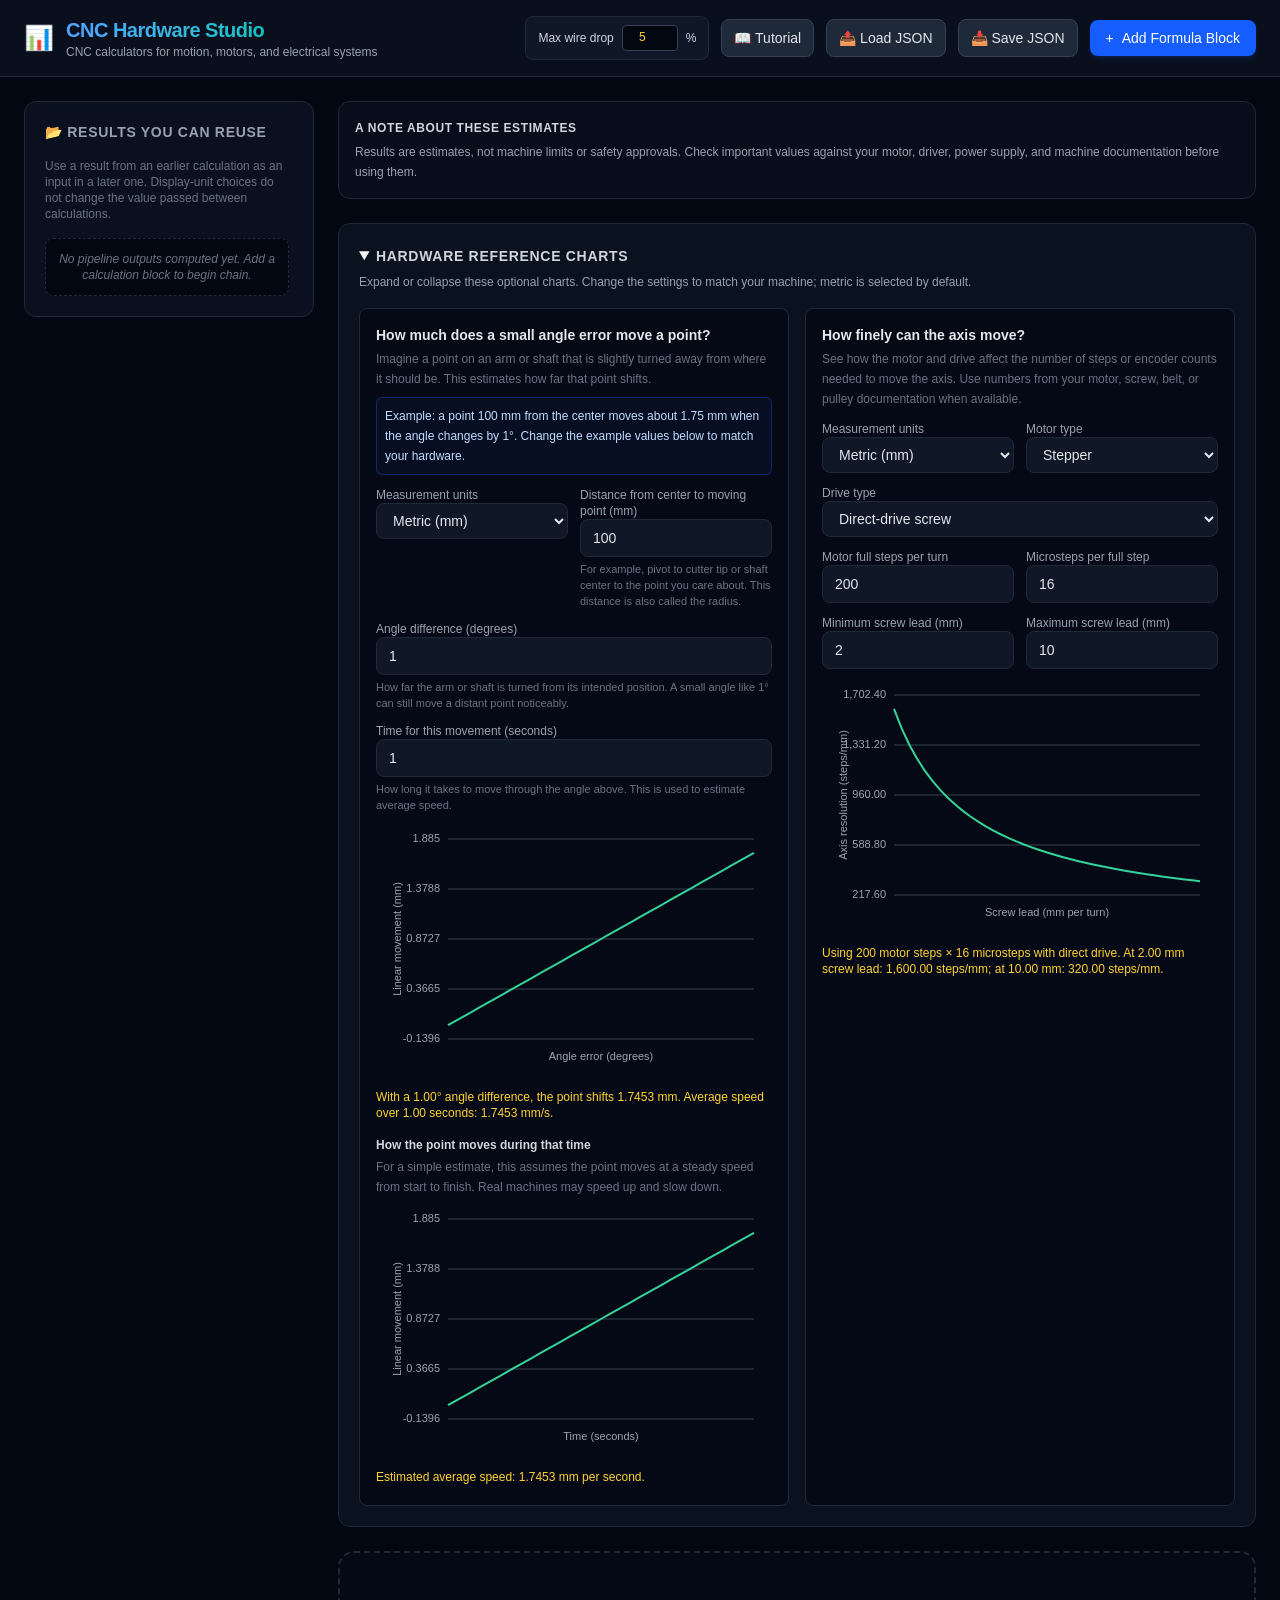
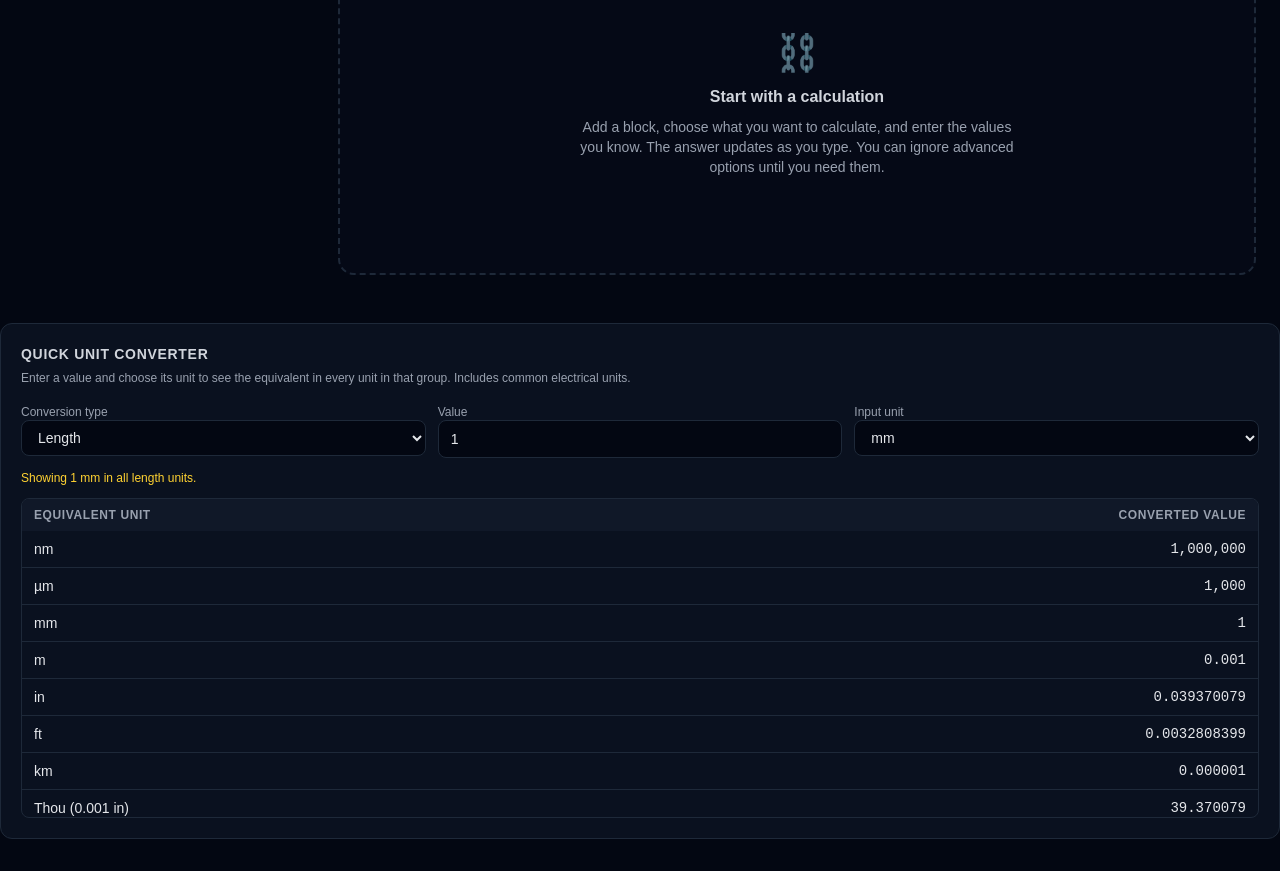
==== index.html @ 24e2a916 "created index.html" ====
<!DOCTYPE html>
<html lang="en">

<head>
    <meta charset="UTF-8">
    <meta name="viewport" content="width=device-width, initial-scale=1.0">
    <title>CNC Hardware Studio</title>
    <link rel="stylesheet" href="./cncHardwareStyles.css">
    <style>
        /* Custom scrollbars for a clean engineering look */
        ::-webkit-scrollbar {
            width: 6px;
            height: 6px;
        }

        ::-webkit-scrollbar-track {
            background: #1f2937;
        }

        ::-webkit-scrollbar-thumb {
            background: #4b5563;
            border-radius: 3px;
        }
    </style>
</head>

<body class="bg-gray-950 text-gray-100 min-h-screen font-sans">

    <!-- Application Header -->
    <header
        class="border-b border-gray-800 bg-gray-900/50 backdrop-blur px-6 py-4 flex items-center justify-between sticky top-0 z-50">
        <div class="flex items-center gap-3">
            <span class="text-2xl">📊</span>
            <div>
                <h1
                    class="text-xl font-bold tracking-tight bg-gradient-to-r from-blue-400 to-emerald-400 bg-clip-text text-transparent">
                    CNC Hardware Studio</h1>
                <p class="text-xs text-gray-400">CNC calculators for motion, motors, and electrical systems</p>
            </div>
        </div>
        <div class="flex items-center gap-3">
            <label for="voltage-drop-threshold"
                class="flex items-center gap-2 rounded-lg border border-gray-800 bg-gray-900 px-3 py-2 text-xs text-gray-300">
                Max wire drop
                <input id="voltage-drop-threshold" type="number" min="0.1" max="15" step="0.1" value="5"
                    class="w-14 rounded border border-gray-700 bg-gray-950 px-1.5 py-1 text-center font-mono text-amber-300"
                    aria-describedby="voltage-drop-threshold-status">
                %
            </label>
            <a href="./cncHardwareTutorial.html"
                class="bg-gray-800 hover:bg-gray-700 text-gray-200 font-medium text-sm px-3 py-2 rounded-lg transition-all border border-gray-700">
                📖 Tutorial
            </a>
            <button id="import-btn"
                class="bg-gray-800 hover:bg-gray-700 text-gray-200 font-medium text-sm px-3 py-2 rounded-lg transition-all border border-gray-700 flex items-center gap-1.5 cursor-pointer">
                📤 Load JSON
            </button>
            <input type="file" id="import-file" class="hidden" accept=".json">
            <button id="export-btn"
                class="bg-gray-800 hover:bg-gray-700 text-gray-200 font-medium text-sm px-3 py-2 rounded-lg transition-all border border-gray-700 flex items-center gap-1.5 cursor-pointer">
                📥 Save JSON
            </button>
            <button id="add-formula-btn"
                class="bg-blue-600 hover:bg-blue-500 text-white font-medium text-sm px-4 py-2 rounded-lg transition-all shadow-md shadow-blue-900/30 flex items-center gap-2 cursor-pointer">
                <span>+</span> Add Formula Block
            </button>
        </div>
    </header>

    <!-- Main Canvas Workspace Layout -->
    <main class="p-6 max-w-7xl mx-auto grid grid-cols-1 lg:grid-cols-4 gap-6">

        <!-- Sidebar: Variables Registry & Reference Pipeline -->
        <section
            class="lg:col-span-1 bg-gray-900/60 border border-gray-800 rounded-xl p-5 backdrop-blur h-fit sticky top-24">
            <h2 class="text-sm font-semibold uppercase tracking-wider text-gray-400 mb-4 flex items-center gap-2">
                📂 Results you can reuse
            </h2>
            <p class="text-xs text-gray-500 mb-4">
                Use a result from an earlier calculation as an input in a later one. Display-unit choices do not change the value passed between calculations.
            </p>

            <!-- List container for registered execution outputs -->
            <div id="variables-container" class="space-y-2 max-h-[450px] overflow-y-auto pr-1">
                <p
                    class="text-xs text-gray-500 italic p-3 text-center bg-gray-950 rounded-lg border border-dashed border-gray-800">
                    No pipeline outputs computed yet. Add a calculation block to begin chain.
                </p>
            </div>
        </section>

        <!-- Formula Node Interactive Canvas Workspace -->
        <section class="lg:col-span-3 space-y-6">
            <aside class="rounded-xl border border-gray-800 bg-gray-900/40 p-4 text-xs leading-5 text-gray-400">
                <h2 class="mb-1 font-semibold uppercase tracking-wider text-gray-300">A note about these estimates</h2>
                <p>
                    Results are estimates, not machine limits or safety approvals. Check important values against
                    your motor, driver, power supply, and machine documentation before using them.
                </p>
                <p id="voltage-drop-threshold-status" class="mt-1 text-red-300" role="status" hidden></p>
            </aside>
            <details class="rounded-xl border border-gray-800 bg-gray-900/60 p-5" open>
                <summary class="cursor-pointer">
                    <h2 class="inline text-sm font-semibold uppercase tracking-wider text-gray-300">Hardware reference charts</h2>
                    <p class="mt-1 text-xs leading-5 text-gray-400">
                        Expand or collapse these optional charts. Change the settings to match your machine; metric is selected by default.
                    </p>
                </summary>
                <div class="mt-4 grid gap-4 xl:grid-cols-2">
                    <article class="rounded-lg border border-gray-800 bg-gray-950/70 p-4">
                        <h3 class="text-sm font-semibold text-gray-200">How much does a small angle error move a point?</h3>
                        <p class="mt-1 text-xs leading-5 text-gray-500">
                            Imagine a point on an arm or shaft that is slightly turned away from where it should be.
                            This estimates how far that point shifts.
                        </p>
                        <p class="mt-2 rounded-md border border-blue-900/60 bg-blue-950/20 p-2 text-xs leading-5 text-blue-200">
                            Example: a point 100 mm from the center moves about 1.75 mm when the angle changes by 1°.
                            Change the example values below to match your hardware.
                        </p>
                        <div class="mt-3 grid grid-cols-2 gap-3">
                            <label class="space-y-1 text-xs text-gray-400">
                                Measurement units
                                <select id="angle-unit-system" class="w-full rounded-lg border border-gray-800 bg-gray-900 px-3 py-2 text-sm text-gray-200">
                                    <option value="metric" selected>Metric (mm)</option>
                                    <option value="inch">Inches (in)</option>
                                </select>
                            </label>
                            <label class="space-y-1 text-xs text-gray-400">
                                Distance from center to moving point (<span data-angle-length-unit>mm</span>)
                                <input id="angle-radius" type="number" min="0.001" step="any" value="100" class="w-full rounded-lg border border-gray-800 bg-gray-900 px-3 py-2 text-sm text-gray-200">
                                <span class="block text-[11px] leading-4 text-gray-500">For example, pivot to cutter tip or shaft center to the point you care about. This distance is also called the radius.</span>
                            </label>
                            <label class="space-y-1 text-xs text-gray-400 col-span-2">
                                Angle difference (degrees)
                                <input id="angle-max-degrees" type="number" min="0.000001" step="any" value="1" class="w-full rounded-lg border border-gray-800 bg-gray-900 px-3 py-2 text-sm text-gray-200">
                                <span class="block text-[11px] leading-4 text-gray-500">How far the arm or shaft is turned from its intended position. A small angle like 1° can still move a distant point noticeably.</span>
                            </label>
                            <label class="space-y-1 text-xs text-gray-400 col-span-2">
                                Time for this movement (seconds)
                                <input id="angle-duration-seconds" type="number" min="0.000001" step="any" value="1" class="w-full rounded-lg border border-gray-800 bg-gray-900 px-3 py-2 text-sm text-gray-200">
                                <span class="block text-[11px] leading-4 text-gray-500">How long it takes to move through the angle above. This is used to estimate average speed.</span>
                            </label>
                        </div>
                        <canvas id="angle-tolerance-chart" class="mt-3 block h-64 w-full" role="img" aria-label="How far the point moves for each angle difference"></canvas>
                        <p id="angle-chart-status" class="mt-2 min-h-5 text-xs text-amber-300" role="status"></p>
                        <h4 class="mt-4 text-xs font-semibold text-gray-300">How the point moves during that time</h4>
                        <p class="mt-1 text-xs leading-5 text-gray-500">For a simple estimate, this assumes the point moves at a steady speed from start to finish. Real machines may speed up and slow down.</p>
                        <canvas id="angle-time-chart" class="mt-2 block h-64 w-full" role="img" aria-label="How far the point has moved over time"></canvas>
                        <p id="angle-time-status" class="mt-2 min-h-5 text-xs text-amber-300" role="status"></p>
                    </article>

                    <article class="rounded-lg border border-gray-800 bg-gray-950/70 p-4">
                        <h3 class="text-sm font-semibold text-gray-200">How finely can the axis move?</h3>
                        <p class="mt-1 text-xs leading-5 text-gray-500">
                            See how the motor and drive affect the number of steps or encoder counts needed to move the axis.
                            Use numbers from your motor, screw, belt, or pulley documentation when available.
                        </p>
                        <div class="mt-3 grid grid-cols-2 gap-3">
                            <label class="space-y-1 text-xs text-gray-400">
                                Measurement units
                                <select id="resolution-unit-system" class="w-full rounded-lg border border-gray-800 bg-gray-900 px-3 py-2 text-sm text-gray-200">
                                    <option value="metric" selected>Metric (mm)</option>
                                    <option value="inch">Inches (in)</option>
                                </select>
                            </label>
                            <label class="space-y-1 text-xs text-gray-400">
                                Motor type
                                <select id="resolution-motor-type" class="w-full rounded-lg border border-gray-800 bg-gray-900 px-3 py-2 text-sm text-gray-200">
                                    <option value="stepper" selected>Stepper</option>
                                    <option value="servo">Servo</option>
                                </select>
                            </label>
                            <label class="space-y-1 text-xs text-gray-400 col-span-2">
                                Drive type
                                <select id="resolution-drive-type" class="w-full rounded-lg border border-gray-800 bg-gray-900 px-3 py-2 text-sm text-gray-200">
                                    <option value="direct" selected>Direct-drive screw</option>
                                    <option value="geared">Geared screw</option>
                                    <option value="belt">Belt and pulley</option>
                                </select>
                            </label>
                            <label class="resolution-stepper-field space-y-1 text-xs text-gray-400">
                                Motor full steps per turn
                                <input id="resolution-motor-steps" type="number" min="1" step="1" value="200" class="w-full rounded-lg border border-gray-800 bg-gray-900 px-3 py-2 text-sm text-gray-200">
                            </label>
                            <label class="resolution-stepper-field space-y-1 text-xs text-gray-400">
                                Microsteps per full step
                                <input id="resolution-microsteps" type="number" min="1" step="1" value="16" class="w-full rounded-lg border border-gray-800 bg-gray-900 px-3 py-2 text-sm text-gray-200">
                            </label>
                            <label class="resolution-servo-field space-y-1 text-xs text-gray-400" hidden>
                                Encoder pulses per turn (PPR)
                                <input id="resolution-encoder-ppr" type="number" min="1" step="1" value="1000" class="w-full rounded-lg border border-gray-800 bg-gray-900 px-3 py-2 text-sm text-gray-200">
                            </label>
                            <label class="resolution-gear-field space-y-1 text-xs text-gray-400" hidden>
                                Motor turns per screw turn
                                <input id="resolution-gear-ratio" type="number" min="0.001" step="any" value="3" class="w-full rounded-lg border border-gray-800 bg-gray-900 px-3 py-2 text-sm text-gray-200">
                            </label>
                            <label class="space-y-1 text-xs text-gray-400">
                                <span data-resolution-range-label>Minimum screw lead (mm)</span>
                                <input id="resolution-range-min" type="number" min="0.001" step="any" value="2" class="w-full rounded-lg border border-gray-800 bg-gray-900 px-3 py-2 text-sm text-gray-200">
                            </label>
                            <label class="space-y-1 text-xs text-gray-400">
                                <span data-resolution-range-label>Maximum screw lead (mm)</span>
                                <input id="resolution-range-max" type="number" min="0.001" step="any" value="10" class="w-full rounded-lg border border-gray-800 bg-gray-900 px-3 py-2 text-sm text-gray-200">
                            </label>
                            <label class="resolution-pulley-field space-y-1 text-xs text-gray-400" hidden>
                                Pulley teeth
                                <input id="resolution-pulley-teeth" type="number" min="1" step="1" value="20" class="w-full rounded-lg border border-gray-800 bg-gray-900 px-3 py-2 text-sm text-gray-200">
                            </label>
                        </div>
                        <canvas id="resolution-chart" class="mt-3 block h-64 w-full" role="img" aria-label="Axis resolution for configurable motor and drive hardware"></canvas>
                        <p id="resolution-chart-status" class="mt-2 min-h-5 text-xs text-amber-300" role="status"></p>
                    </article>
                </div>
            </details>
            <div id="canvas-placeholder"
                class="text-center py-20 border-2 border-dashed border-gray-800 rounded-2xl bg-gray-900/20">
                <span class="text-4xl block mb-3 opacity-60">⛓️</span>
                <h3 class="text-base font-semibold text-gray-300">Start with a calculation</h3>
                <p class="text-sm text-gray-400 max-w-md mx-auto mt-2 mb-4">
                    Add a block, choose what you want to calculate, and enter the values you know. The answer updates as you type.
                    You can ignore advanced options until you need them.
                </p>
            </div>

            <!-- Live Calculation Pipeline Cards Stack -->
            <div id="formula-canvas" class="space-y-4"></div>
            <section id="pipeline-graphs" class="space-y-4 rounded-xl border border-gray-800 bg-gray-900/60 p-5" hidden>
                <div>
                    <h2 class="text-sm font-semibold uppercase tracking-wider text-gray-300">Pipeline Graphs</h2>
                    <p class="mt-1 text-xs text-gray-500">Collected graph outputs for enabled formula blocks.</p>
                </div>
                <div id="pipeline-graphs-container" class="space-y-4"></div>
            </section>
        </section>

    </main>

    <section class="col-span-full mx-auto mb-8 w-full max-w-7xl rounded-xl border border-gray-800 bg-gray-900/60 p-5" aria-labelledby="quick-unit-converter-title">
        <div class="mb-4">
            <h2 id="quick-unit-converter-title" class="text-sm font-semibold uppercase tracking-wider text-gray-300">Quick unit converter</h2>
            <p class="mt-1 text-xs leading-5 text-gray-400">
                Enter a value and choose its unit to see the equivalent in every unit in that group. Includes common electrical units.
            </p>
        </div>
        <div class="grid gap-3 sm:grid-cols-3">
            <label class="space-y-1 text-xs text-gray-400">
                Conversion type
                <select id="quick-converter-dimension" class="w-full rounded-lg border border-gray-800 bg-gray-950 px-3 py-2 text-sm text-gray-200"></select>
            </label>
            <label class="space-y-1 text-xs text-gray-400">
                Value
                <input id="quick-converter-value" type="number" step="any" value="1" class="w-full rounded-lg border border-gray-800 bg-gray-950 px-3 py-2 text-sm text-gray-200" aria-describedby="quick-converter-status">
            </label>
            <label class="space-y-1 text-xs text-gray-400">
                Input unit
                <select id="quick-converter-unit" class="w-full rounded-lg border border-gray-800 bg-gray-950 px-3 py-2 text-sm text-gray-200"></select>
            </label>
        </div>
        <p id="quick-converter-status" class="mt-3 text-xs text-amber-300" role="status" aria-live="polite"></p>
        <div class="mt-3 max-h-80 overflow-auto rounded-lg border border-gray-800">
            <table class="w-full text-left text-sm">
                <thead class="sticky top-0 bg-gray-900 text-xs uppercase tracking-wider text-gray-400">
                    <tr>
                        <th scope="col" class="px-3 py-2">Equivalent unit</th>
                        <th scope="col" class="px-3 py-2 text-right">Converted value</th>
                    </tr>
                </thead>
                <tbody id="quick-converter-results" class="divide-y divide-gray-800 text-gray-200"></tbody>
            </table>
        </div>
    </section>

    <!-- Embedded Orchestration Engine Logic -->
    <script type="module">
        import CncHardwareMath from './cncHardwareMath.js';

        let blockCounter = 0;
        let activeBlocks = [];

        const excludedFormulas = new Set([
            'millimetersToInches',
            'inchesToMillimeters',
            'metersToFeet',
            'feetToMeters',
            'kilogramsToPounds',
            'poundsToKilograms',
            'newtonsToPoundForce',
            'poundForceToNewtons',
            'newtonMetersToPoundFeet',
            'poundFeetToNewtonMeters',
            'newtonMetersToPoundInches',
            'poundInchesToNewtonMeters',
            'wattsToHorsepower',
            'horsepowerToWatts',
            'stepsPerMmToStepsPerInch',
            'stepsPerInchToStepsPerMm',
            'dcWireVoltageDropAwg',
        ]);

        const formulaParameterRegistry = {
            estimateStepperSupplyCurrent: {
                type: 'destructured_object',
                inputs: [
                    'supplyVoltage',
                    'phaseCurrentAmps',
                    'phaseVoltage',
                    'windingResistanceOhms',
                    'energizedPhases',
                    'driverEfficiency',
                ],
            },
            estimateDcSupplyCurrent: {
                type: 'array_of_objects',
                inputs: [
                    'supplyVoltage',
                    'loadPowerWatts',
                    'loadVoltage',
                    'loadCurrentAmps',
                    'loadQuantity',
                    'efficiency',
                ],
            },
            dcWireVoltageDrop: {
                type: 'positional',
                inputs: [
                    'supplyVoltage',
                    'current',
                    'oneWayLengthMeters',
                    'conductorAreaMm2',
                    'material',
                ],
            },
            electricalPowerFromShaft: {
                type: 'positional',
                inputs: ['shaftPowerWatts', 'motorDriveEfficiency'],
            },
        };
        const resultUnitOptions = {
            length: {
                default: 'mm',
                units: [
                    { label: 'nm', toBase: 1e-9 },
                    { label: 'µm', toBase: 1e-6 },
                    { label: 'mm', toBase: 1e-3 },
                    { label: 'm', toBase: 1 },
                    { label: 'in', toBase: 0.0254 },
                    { label: 'ft', toBase: 0.3048 },
                ],
            },
            resolution: {
                default: 'steps/mm',
                units: [
                    { label: 'steps/mm', toBase: 1000 },
                    { label: 'steps/in', toBase: 1 / 0.0254 },
                ],
            },
            countResolution: {
                default: 'counts/mm',
                units: [
                    { label: 'counts/mm', toBase: 1000 },
                    { label: 'counts/in', toBase: 1 / 0.0254 },
                ],
            },
            displacementPerCount: {
                default: 'mm/step or count',
                units: [
                    { label: 'nm/step or count', toBase: 1e-9 },
                    { label: 'µm/step or count', toBase: 1e-6 },
                    { label: 'mm/step or count', toBase: 1e-3 },
                    { label: 'in/step or count', toBase: 0.0254 },
                ],
            },
            speed: {
                default: 'mm/min',
                units: [
                    { label: 'mm/min', toBase: 1e-3 },
                    { label: 'm/min', toBase: 1 },
                    { label: 'in/min', toBase: 0.0254 },
                    { label: 'ft/min', toBase: 0.3048 },
                ],
            },
            current: {
                default: 'A',
                units: [
                    { label: 'µA', toBase: 1e-6 },
                    { label: 'mA', toBase: 1e-3 },
                    { label: 'A', toBase: 1 },
                    { label: 'kA', toBase: 1e3 },
                ],
            },
            voltage: {
                default: 'V',
                units: [
                    { label: 'µV', toBase: 1e-6 },
                    { label: 'mV', toBase: 1e-3 },
                    { label: 'V', toBase: 1 },
                    { label: 'kV', toBase: 1e3 },
                ],
            },
            power: {
                default: 'W',
                units: [
                    { label: 'mW', toBase: 1e-3 },
                    { label: 'W', toBase: 1 },
                    { label: 'kW', toBase: 1e3 },
                    { label: 'MW', toBase: 1e6 },
                ],
            },
            apparentPower: {
                default: 'VA',
                units: [
                    { label: 'mVA', toBase: 1e-3 },
                    { label: 'VA', toBase: 1 },
                    { label: 'kVA', toBase: 1e3 },
                    { label: 'MVA', toBase: 1e6 },
                ],
            },
            reactivePower: {
                default: 'var',
                units: [
                    { label: 'mvar', toBase: 1e-3 },
                    { label: 'var', toBase: 1 },
                    { label: 'kvar', toBase: 1e3 },
                    { label: 'Mvar', toBase: 1e6 },
                ],
            },
            resistance: {
                default: 'Ω',
                units: [
                    { label: 'mΩ', toBase: 1e-3 },
                    { label: 'Ω', toBase: 1 },
                    { label: 'kΩ', toBase: 1e3 },
                    { label: 'MΩ', toBase: 1e6 },
                ],
            },
            frequency: {
                default: 'Hz',
                units: [
                    { label: 'Hz', toBase: 1 },
                    { label: 'kHz', toBase: 1e3 },
                    { label: 'MHz', toBase: 1e6 },
                ],
            },
            energy: {
                default: 'J',
                units: [
                    { label: 'mJ', toBase: 1e-3 },
                    { label: 'J', toBase: 1 },
                    { label: 'kJ', toBase: 1e3 },
                ],
            },
            inductance: {
                default: 'H',
                units: [
                    { label: 'µH', toBase: 1e-6 },
                    { label: 'mH', toBase: 1e-3 },
                    { label: 'H', toBase: 1 },
                ],
            },
            capacitance: {
                default: 'F',
                units: [
                    { label: 'pF', toBase: 1e-12 },
                    { label: 'nF', toBase: 1e-9 },
                    { label: 'µF', toBase: 1e-6 },
                    { label: 'mF', toBase: 1e-3 },
                    { label: 'F', toBase: 1 },
                ],
            },
            torque: {
                default: 'N·m',
                units: [
                    { label: 'µN·m', toBase: 1e-6 },
                    { label: 'mN·m', toBase: 1e-3 },
                    { label: 'N·m', toBase: 1 },
                    { label: 'N·cm', toBase: 0.01 },
                    { label: 'N·mm', toBase: 0.001 },
                    { label: 'lb·in', toBase: 0.1129848290276 },
                    { label: 'lb·ft', toBase: 1.3558179483314 },
                ],
            },
            area: {
                default: 'mm²',
                units: [
                    { label: 'mm²', toBase: 1e-6 },
                    { label: 'cm²', toBase: 1e-4 },
                    { label: 'm²', toBase: 1 },
                    { label: 'in²', toBase: 0.00064516 },
                ],
            },
            angle: {
                default: 'rad',
                units: [
                    { label: 'rad', toBase: 1 },
                    { label: '°', toBase: Math.PI / 180 },
                ],
            },
            mass: {
                default: 'kg',
                units: [
                    { label: 'g', toBase: 0.001 },
                    { label: 'kg', toBase: 1 },
                    { label: 'lb', toBase: 0.45359237 },
                ],
            },
            force: {
                default: 'N',
                units: [
                    { label: 'mN', toBase: 1e-3 },
                    { label: 'N', toBase: 1 },
                    { label: 'lbf', toBase: 4.4482216152605 },
                ],
            },
        };
        const formulaResultUnits = {
            stepperScrewStepsPerMm: { dimension: 'resolution', nativeFactor: 1000 },
            stepperDirectScrewStepsPerMm: { dimension: 'resolution', nativeFactor: 1000 },
            stepperPureBeltStepsPerMm: { dimension: 'resolution', nativeFactor: 1000 },
            servoScrewCountsPerMm: { dimension: 'countResolution', nativeFactor: 1000 },
            servoDirectScrewCountsPerMm: { dimension: 'countResolution', nativeFactor: 1000 },
            getMechanicalResolution: { dimension: 'displacementPerCount', nativeFactor: 1e-3 },
            stepperMaxTargetVoltage: { dimension: 'voltage' },
            estimateTotalPsuCurrent: { dimension: 'current' },
            dcCurrentFromPower: { dimension: 'current' },
            currentFromVoltageAndResistance: { dimension: 'current' },
            singlePhaseAcCurrent: { dimension: 'current' },
            threePhaseAcCurrent: { dimension: 'current' },
            acRmsVoltageToPeak: { dimension: 'voltage' },
            acPeakVoltageToRms: { dimension: 'voltage' },
            acRmsCurrentToPeak: { dimension: 'current' },
            acPeakCurrentToRms: { dimension: 'current' },
            singlePhaseAcApparentPower: { dimension: 'apparentPower' },
            threePhaseAcApparentPower: { dimension: 'apparentPower' },
            singlePhaseAcRealPower: { dimension: 'power' },
            threePhaseAcRealPower: { dimension: 'power' },
            singlePhaseAcReactivePower: { dimension: 'reactivePower' },
            threePhaseAcReactivePower: { dimension: 'reactivePower' },
            singlePhaseAcPowerFactor: { unit: 'ratio' },
            threePhaseAcPowerFactor: { unit: 'ratio' },
            seriesRlcImpedanceOhms: { dimension: 'resistance' },
            seriesRlcCurrentAmps: { dimension: 'current' },
            seriesRlcPowerFactor: { unit: 'ratio' },
            seriesRlcPhaseAngleRadians: { dimension: 'angle' },
            inductiveReactanceOhms: { dimension: 'resistance' },
            capacitiveReactanceOhms: { dimension: 'resistance' },
            lcResonantFrequencyHz: { dimension: 'frequency' },
            inductorEnergyJoules: { dimension: 'energy' },
            capacitorEnergyJoules: { dimension: 'energy' },
            inductanceFromVoltageAndCurrentRamp: { dimension: 'inductance' },
            capacitanceFromCurrentAndVoltageRamp: { dimension: 'capacitance' },
            estimateDcSupplyCurrent: { dimension: 'current' },
            estimateStepperSupplyCurrent: { dimension: 'current' },
            awgToSquareMillimeters: { dimension: 'area', nativeFactor: 1e-6 },
            dcWireVoltageDrop: { dimension: 'voltage' },
            dcWireVoltageDropAwg: { dimension: 'voltage' },
            dcPowerWatts: { dimension: 'power' },
            electricalPowerFromShaft: { dimension: 'power' },
            maxFeedRateByFrequency: { dimension: 'speed', nativeFactor: 1e-3 },
            cylinderInertia: { unit: 'kg·m²' },
            reflectedLinearLoadInertia: { unit: 'kg·m²' },
            getInertiaRatio: { unit: ':1' },
            requiredTorqueForThrust: { dimension: 'torque' },
            torqueAndRpmToWatts: { dimension: 'power' },
            millimetersToInches: { dimension: 'length', nativeFactor: 0.0254 },
            inchesToMillimeters: { dimension: 'length', nativeFactor: 1e-3 },
            metersToFeet: { dimension: 'length', nativeFactor: 0.3048 },
            feetToMeters: { dimension: 'length' },
            kilogramsToPounds: { dimension: 'mass', nativeFactor: 0.45359237 },
            poundsToKilograms: { dimension: 'mass' },
            newtonsToPoundForce: { dimension: 'force', nativeFactor: 4.4482216152605 },
            poundForceToNewtons: { dimension: 'force' },
            newtonMetersToPoundFeet: { dimension: 'torque', nativeFactor: 1.3558179483314 },
            poundFeetToNewtonMeters: { dimension: 'torque' },
            newtonMetersToPoundInches: { dimension: 'torque', nativeFactor: 0.1129848290276 },
            poundInchesToNewtonMeters: { dimension: 'torque' },
            wattsToHorsepower: { dimension: 'power', nativeFactor: 745.6998715822702 },
            horsepowerToWatts: { dimension: 'power' },
            stepsPerMmToStepsPerInch: { dimension: 'resolution', nativeFactor: 1 / 0.0254 },
            stepsPerInchToStepsPerMm: { dimension: 'resolution', nativeFactor: 1000 },
            calibrateSteps: { unit: 'steps or counts' },
        };
        const formulaDisplayNames = {
            stepperScrewStepsPerMm: 'Stepper: belt-driven screw steps per distance',
            stepperDirectScrewStepsPerMm: 'Stepper: direct-drive screw steps per distance',
            stepperPureBeltStepsPerMm: 'Stepper: belt axis steps per distance',
            servoScrewCountsPerMm: 'Servo: belt-driven screw counts per distance',
            servoDirectScrewCountsPerMm: 'Servo: direct-drive screw counts per distance',
            getMechanicalResolution: 'Axis movement per step or count',
            stepperMaxTargetVoltage: 'Estimated maximum stepper driver voltage',
            estimateTotalPsuCurrent: 'Estimated shared motor supply current',
            dcCurrentFromPower: 'DC current from power and voltage',
            currentFromVoltageAndResistance: 'Current from voltage and resistance',
            singlePhaseAcCurrent: 'Single-phase AC current',
            threePhaseAcCurrent: 'Three-phase AC current',
            dcPowerWatts: 'DC power from voltage and current',
            maxFeedRateByFrequency: 'Maximum axis speed from controller pulse rate',
            requiredTorqueForThrust: 'Motor torque needed for linear force',
            torqueAndRpmToWatts: 'Shaft power from torque and speed',
            calibrateSteps: 'Calibrate steps or counts from a measured move',
        };
        const formulaDescriptions = {
            stepperScrewStepsPerMm: 'Finds how many controller steps move a screw-driven axis by one millimeter. Use this when a belt or gear connects the motor to the screw.',
            stepperDirectScrewStepsPerMm: 'Finds how many controller steps move a directly coupled screw-driven axis by one millimeter.',
            stepperPureBeltStepsPerMm: 'Finds how many controller steps move a belt axis by one millimeter, using belt pitch and pulley teeth.',
            servoScrewCountsPerMm: 'Finds how many encoder counts move a screw-driven servo axis by one millimeter. Use this when a belt or gear connects the motor to the screw.',
            servoDirectScrewCountsPerMm: 'Finds how many encoder counts move a directly coupled servo screw by one millimeter.',
            dcCurrentFromPower: 'Calculates the current a DC load draws from its power and supply voltage.',
            dcPowerWatts: 'Calculates electrical power from voltage multiplied by current.',
            maxFeedRateByFrequency: 'Estimates the fastest axis speed the controller can command at the chosen steps-per-millimeter setting.',
            calibrateSteps: 'Adjusts a steps-per-unit setting using the commanded move and the distance the machine actually moved.',
            requiredTorqueForThrust: 'Estimates screw-shaft torque needed to produce a chosen linear force.',
            getMechanicalResolution: 'Shows the smallest axis movement represented by one step or encoder count.',
        };
        const formulaInputOptions = {
            'dcWireVoltageDrop.material': [
                { value: 'copper', label: 'Copper' },
                { value: 'aluminum', label: 'Aluminum' },
            ],
        };
        const optionalFormulaParameters = new Set([
            'estimateStepperSupplyCurrent.phaseVoltage',
            'estimateStepperSupplyCurrent.windingResistanceOhms',
            'estimateDcSupplyCurrent.loadPowerWatts',
        ]);
        const formulaParameterDefaults = {
            'estimateStepperSupplyCurrent.energizedPhases': 2,
            'estimateStepperSupplyCurrent.driverEfficiency': 0.9,
            'estimateDcSupplyCurrent.supplyVoltage': 24,
            'estimateDcSupplyCurrent.loadVoltage': 24,
            'estimateDcSupplyCurrent.loadCurrentAmps': 0,
            'estimateDcSupplyCurrent.loadQuantity': 1,
            'estimateDcSupplyCurrent.efficiency': 1,
            'dcWireVoltageDrop.supplyVoltage': 48,
            'dcWireVoltageDrop.current': 0,
            'dcWireVoltageDrop.oneWayLengthMeters': 12,
            'dcWireVoltageDrop.conductorAreaMm2': 2.5,
            'dcWireVoltageDrop.material': 'copper',
            'electricalPowerFromShaft.motorDriveEfficiency': 0.8,
        };
        const formulaInputDescriptions = {
            stepperScrewStepsPerMm: {
                motorSteps: 'Full-step count for one motor revolution, usually 200 for a 1.8° stepper. Find it in the motor datasheet.',
                microstepping: 'Driver setting for how many microsteps divide each full motor step, such as 8 or 16.',
                driveTeeth: 'Number of teeth on the motor/input pulley or gear.',
                drivenTeeth: 'Number of teeth on the screw/output pulley or gear. The transmission ratio is driven teeth ÷ drive teeth.',
                screwLead: 'Distance the screw moves in one revolution, in millimeters. This is lead (travel per turn), not thread pitch unless they are equal.',
            },
            stepperDirectScrewStepsPerMm: {
                motorSteps: 'Full-step count for one motor revolution, usually 200 for a 1.8° stepper. Find it in the motor datasheet.',
                microstepping: 'Driver setting for how many microsteps divide each full motor step, such as 8 or 16.',
                screwLead: 'Distance the directly driven screw moves in one revolution, in millimeters.',
            },
            stepperPureBeltStepsPerMm: {
                motorSteps: 'Full-step count for one motor revolution, usually 200 for a 1.8° stepper.',
                microstepping: 'Driver setting for how many microsteps divide each full motor step, such as 8 or 16.',
                beltPitch: 'Distance between neighboring belt teeth, in millimeters (for example, 2 mm GT2 belt).',
                pulleyTeeth: 'Number of teeth on the motor pulley. Belt travel per motor turn is pitch × tooth count.',
            },
            servoScrewCountsPerMm: {
                encoderPpr: 'Encoder pulses (lines) per motor revolution before quadrature decoding. This formula multiplies the value by 4.',
                driveTeeth: 'Number of teeth on the motor/input pulley or gear.',
                drivenTeeth: 'Number of teeth on the screw/output pulley or gear. The transmission ratio is driven teeth ÷ drive teeth.',
                screwLead: 'Distance the screw moves in one revolution, in millimeters. This is lead (travel per turn), not thread pitch unless equal.',
            },
            servoDirectScrewCountsPerMm: {
                encoderPpr: 'Encoder pulses (lines) per motor revolution before quadrature decoding. This formula multiplies the value by 4.',
                screwLead: 'Distance the directly driven screw moves in one revolution, in millimeters.',
            },
            getMechanicalResolution: {
                stepsOrCountsPerMm: 'Configured motor steps or encoder counts required to move the axis by 1 mm. The result is millimeters per step/count.',
            },
            stepperMaxTargetVoltage: {
                inductanceMh: 'Motor phase inductance in millihenries (mH), usually listed on the motor datasheet. This estimate expects mH, not H.',
            },
            estimateTotalPsuCurrent: {
                maxCurrentPerMotor: 'Estimated DC supply current for one motor, in amperes. Use supply-side current, not the motor winding/phase-current rating.',
                totalMotors: 'Number of motors connected to the shared DC power supply.',
            },
            dcCurrentFromPower: {
                powerWatts: 'DC electrical load power in watts. Enter the power consumed by the equipment.',
                voltage: 'DC supply voltage across the load, in volts. The estimate divides power by this voltage.',
            },
            currentFromVoltageAndResistance: {
                voltage: 'DC voltage applied across the resistor, in volts.',
                resistanceOhms: 'Resistance between the two measurement points, in ohms (Ω).',
            },
            singlePhaseAcCurrent: {
                powerWatts: 'Single-phase AC real power consumed by the load, in watts (W).',
                voltage: 'Single-phase AC RMS supply voltage in volts (V), normally the effective value shown on an AC meter.',
                powerFactor: 'Ratio of real power to apparent power for this AC load, from greater than 0 to 1. Use 1 for an ideal resistive load.',
            },
            threePhaseAcCurrent: {
                powerWatts: 'Total three-phase real power consumed by the balanced load, in watts (W).',
                lineVoltage: 'Three-phase line-to-line RMS voltage, measured between two phase wires.',
                powerFactor: 'Ratio of real power to apparent power for the balanced AC load, from greater than 0 to 1.',
            },
            acRmsVoltageToPeak: {
                voltageRms: 'Effective (RMS) voltage of a sinusoidal AC waveform, in volts. The result is its peak voltage.',
            },
            acPeakVoltageToRms: {
                voltagePeak: 'Maximum voltage of a sinusoidal AC waveform, in volts. The result is its effective RMS voltage.',
            },
            acRmsCurrentToPeak: {
                currentRms: 'Effective (RMS) current of a sinusoidal AC waveform, in amperes. The result is its peak current.',
            },
            acPeakCurrentToRms: {
                currentPeak: 'Maximum current of a sinusoidal AC waveform, in amperes. The result is its effective RMS current.',
            },
            singlePhaseAcApparentPower: {
                voltageRms: 'Single-phase AC supply voltage measured in RMS volts.',
                currentRms: 'Single-phase AC load current measured in RMS amperes.',
            },
            threePhaseAcApparentPower: {
                lineVoltageRms: 'Balanced three-phase line-to-line supply voltage in RMS volts.',
                lineCurrentRms: 'Balanced three-phase line current in RMS amperes.',
            },
            singlePhaseAcRealPower: {
                voltageRms: 'Single-phase AC supply voltage measured in RMS volts.',
                currentRms: 'Single-phase AC load current measured in RMS amperes.',
                powerFactor: 'Fraction of single-phase apparent power that is real/useful power, from 0 to 1.',
            },
            threePhaseAcRealPower: {
                lineVoltageRms: 'Balanced three-phase line-to-line supply voltage in RMS volts.',
                lineCurrentRms: 'Balanced three-phase line current in RMS amperes.',
                powerFactor: 'Fraction of balanced three-phase apparent power that is real/useful power, from 0 to 1.',
            },
            singlePhaseAcReactivePower: {
                voltageRms: 'Single-phase AC supply voltage measured in RMS volts.',
                currentRms: 'Single-phase AC load current measured in RMS amperes.',
                powerFactor: 'Ratio of real power to apparent power, from 0 to 1. The result is reactive-power magnitude only.',
            },
            threePhaseAcReactivePower: {
                lineVoltageRms: 'Balanced three-phase line-to-line supply voltage in RMS volts.',
                lineCurrentRms: 'Balanced three-phase line current in RMS amperes.',
                powerFactor: 'Ratio of real power to apparent power, from 0 to 1. The result is reactive-power magnitude only.',
            },
            singlePhaseAcPowerFactor: {
                realPowerWatts: 'Single-phase AC real power delivered to the load, in watts (W).',
                voltageRms: 'Single-phase AC supply voltage measured in RMS volts.',
                currentRms: 'Single-phase AC load current measured in RMS amperes.',
            },
            threePhaseAcPowerFactor: {
                realPowerWatts: 'Total balanced three-phase real power delivered to the load, in watts (W).',
                lineVoltageRms: 'Balanced three-phase line-to-line supply voltage in RMS volts.',
                lineCurrentRms: 'Balanced three-phase line current in RMS amperes.',
            },
            seriesRlcImpedanceOhms: {
                resistanceOhms: 'Resistance of the series circuit in ohms (Ω).',
                inductanceHenries: 'Inductance of the series circuit in henries (H). If your component is labeled in mH, divide that number by 1,000; for example, 2.8 mH = 0.0028 H.',
                capacitanceFarads: 'Capacitance of the series circuit in farads (F). Convert µF to F by dividing by 1,000,000.',
                frequencyHz: 'Frequency of the AC source connected to the series RLC circuit, in hertz (Hz).',
            },
            seriesRlcCurrentAmps: {
                voltageRms: 'RMS AC source voltage applied to the series RLC circuit, in volts.',
                resistanceOhms: 'Resistance in the series RLC circuit, in ohms (Ω).',
                inductanceHenries: 'Inductance in the series RLC circuit, in henries (H). Convert a datasheet value in mH to H by dividing by 1,000.',
                capacitanceFarads: 'Capacitance in the series RLC circuit, in farads (F). Convert µF to F by dividing by 1,000,000.',
                frequencyHz: 'AC source frequency for the series RLC circuit, in hertz (Hz).',
            },
            seriesRlcPowerFactor: {
                resistanceOhms: 'Resistance in the series RLC circuit, in ohms (Ω).',
                inductanceHenries: 'Inductance in the series RLC circuit, in henries (H). Convert a datasheet value in mH to H by dividing by 1,000.',
                capacitanceFarads: 'Capacitance in the series RLC circuit, in farads (F). Convert µF to F by dividing by 1,000,000.',
                frequencyHz: 'AC source frequency for the series RLC circuit, in hertz (Hz).',
            },
            seriesRlcPhaseAngleRadians: {
                resistanceOhms: 'Resistance in the series RLC circuit, in ohms (Ω).',
                inductanceHenries: 'Inductance in the series RLC circuit, in henries (H). Convert a datasheet value in mH to H by dividing by 1,000.',
                capacitanceFarads: 'Capacitance in the series RLC circuit, in farads (F). Convert µF to F by dividing by 1,000,000.',
                frequencyHz: 'AC source frequency for the series RLC circuit, in hertz (Hz).',
            },
            inductiveReactanceOhms: {
                inductanceHenries: 'Inductor value in henries (H). If the component is labeled in mH, divide that number by 1,000 before entering it.',
                frequencyHz: 'Frequency of the AC signal through the inductor, in hertz (Hz).',
            },
            capacitiveReactanceOhms: {
                capacitanceFarads: 'Capacitor value in farads (F). Convert the common µF rating to F by dividing by 1,000,000.',
                frequencyHz: 'Frequency of the AC signal through the capacitor, in hertz (Hz).',
            },
            lcResonantFrequencyHz: {
                inductanceHenries: 'Inductor value in henries (H). Convert a component rating in mH to H by dividing by 1,000.',
                capacitanceFarads: 'Capacitor value in farads (F). Convert µF to F by dividing by 1,000,000.',
            },
            inductorEnergyJoules: {
                inductanceHenries: 'Inductor value in henries (H). Convert a component rating in mH to H by dividing by 1,000.',
                currentAmps: 'Current flowing through the inductor, in amperes (A).',
            },
            capacitorEnergyJoules: {
                capacitanceFarads: 'Capacitor value in farads (F). Convert µF to F by dividing by 1,000,000.',
                voltage: 'Voltage across the capacitor, in volts (V), at the moment its stored energy is being calculated.',
            },
            inductanceFromVoltageAndCurrentRamp: {
                voltage: 'Voltage applied across the inductor while current is changing, in volts (V).',
                currentChangeAmps: 'Measured change in inductor current during the ramp, in amperes (A).',
                timeSeconds: 'Time taken for the measured current change, in seconds (s).',
            },
            capacitanceFromCurrentAndVoltageRamp: {
                currentAmps: 'Current flowing into or out of the capacitor during the ramp, in amperes (A).',
                voltageChange: 'Measured change in capacitor voltage during the ramp, in volts (V).',
                timeSeconds: 'Time taken for the measured voltage change, in seconds (s).',
            },
            estimateStepperSupplyCurrent: {
                supplyVoltage: 'DC voltage supplied to the stepper driver, in volts (V). The result is estimated DC supply current, not motor phase current.',
                phaseCurrentAmps: 'Motor winding (phase) current in amperes (A), typically from the motor/driver rating. This is not the DC supply current.',
                phaseVoltage: 'Voltage across one motor winding/phase, in volts (V). Enter this OR winding resistance, not both.',
                windingResistanceOhms: 'Resistance of one motor winding/phase, in ohms (Ω). Enter this OR phase voltage, not both.',
                energizedPhases: 'Number of motor phases assumed to draw power at once: 1 or 2. The estimate defaults to 2.',
                driverEfficiency: 'Estimated driver efficiency as a fraction from greater than 0 to 1; for example, 0.9 means 90%.',
            },
            estimateDcSupplyCurrent: {
                supplyVoltage: 'DC supply output voltage, in volts (V).',
                loadPowerWatts: 'Power for one load group, in watts (W). Leave blank and enter load voltage and current instead.',
                loadVoltage: 'Voltage across each load, in volts (V), used with load current when load power is blank.',
                loadCurrentAmps: 'Current per load, in amperes (A), used with load voltage when load power is blank.',
                loadQuantity: 'Number of identical loads represented by this load group.',
                efficiency: 'PSU efficiency as a fraction greater than 0 and at most 1; for example, 0.85 means 85%.',
            },
            electricalPowerFromShaft: {
                shaftPowerWatts: 'Mechanical power delivered at the motor shaft, in watts (W).',
                motorDriveEfficiency: 'Estimated combined motor and drive efficiency as a fraction greater than 0 and at most 1. Replace the default with manufacturer data when available.',
            },
            awgToSquareMillimeters: {
                awg: 'American Wire Gauge size from 0 to 40. Smaller AWG numbers indicate thicker wire; the result is conductor area in mm².',
            },
            dcPowerWatts: {
                voltage: 'DC voltage across the load, in volts (V). This formula calculates DC power as voltage × current.',
                current: 'DC current drawn by the load, in amperes (A). This formula calculates DC power as voltage × current.',
            },
            maxFeedRateByFrequency: {
                controllerHz: 'Controller’s maximum step-pulse rate, in pulses per second (Hz). Check the controller or firmware specification.',
                stepsOrCountsPerMm: 'Axis steps or encoder counts required to travel 1 mm. Higher resolution lowers the calculated maximum feed rate.',
            },
            cylinderInertia: {
                massKg: 'Mass of the rotating cylindrical part, in kilograms (kg).',
                radiusMeter: 'Radius of the cylinder from its rotation axis to its outer surface, in meters. Use half the diameter.',
            },
            reflectedLinearLoadInertia: {
                totalMovingMassKg: 'Total mass that moves with this axis (gantry, carriage, workpiece, and attached hardware), in kilograms.',
                screwLeadMeter: 'Linear travel of the screw per revolution, in meters (for example, 5 mm = 0.005 m).',
                gearRatio: 'Motor revolutions per screw revolution. Enter 1 for direct drive; a 3:1 reduction is entered as 3.',
            },
            getInertiaRatio: {
                totalLoadInertia: 'Total load inertia reflected to the motor shaft, in kg·m². Include the driven parts and transmission.',
                motorInertia: 'Rotor inertia of the selected motor, in kg·m², from its datasheet.',
            },
            requiredTorqueForThrust: {
                targetThrustNewton: 'Linear force the motor/screw must produce, including cutting and friction forces, in newtons (N).',
                screwLeadMeter: 'Screw travel per revolution in meters (for example, 5 mm = 0.005 m). Smaller lead generally requires less torque for the same force.',
                efficiency: 'Mechanical efficiency of the screw drive: the fraction of motor torque converted into useful linear force. Enter 0–1 (for example, 0.85 for 85%).',
            },
            torqueAndRpmToWatts: {
                torqueNm: 'Rotational torque at the shaft, in newton-meters (N·m).',
                rpm: 'Shaft rotational speed in revolutions per minute (rpm).',
            },
            calibrateSteps: {
                currentSteps: 'Current controller setting in steps or counts per unit of distance.',
                commandedDistance: 'Distance the controller was told to move. Use the machine’s configured distance unit.',
                actualDistance: 'Distance the axis physically moved, measured in the same units as commandedDistance.',
            },
        };

        function getFunctionArgs(func, formulaName) {
            const registeredParameters = formulaParameterRegistry[formulaName]?.inputs;
            if (registeredParameters) {
                return registeredParameters.map((name) => ({
                    name,
                    defaultValue: optionalFormulaParameters.has(`${formulaName}.${name}`)
                        ? null
                        : formulaParameterDefaults[`${formulaName}.${name}`] ?? 0,
                    optional: optionalFormulaParameters.has(`${formulaName}.${name}`),
                }));
            }

            const source = func.toString();
            const openingParen = source.indexOf('(');
            if (openingParen < 0) return null;

            let depth = 0;
            let quote = null;
            let escaped = false;
            let closingParen = -1;
            for (let index = openingParen; index < source.length; index += 1) {
                const character = source[index];
                const nextCharacter = source[index + 1];
                if (quote) {
                    if (escaped) escaped = false;
                    else if (character === '\\') escaped = true;
                    else if (character === quote) quote = null;
                    continue;
                }
                if (character === '"' || character === "'" || character === '`') {
                    quote = character;
                } else if (character === '/' && nextCharacter === '*') {
                    const commentEnd = source.indexOf('*/', index + 2);
                    if (commentEnd < 0) return null;
                    index = commentEnd + 1;
                } else if (character === '/' && nextCharacter === '/') {
                    const commentEnd = source.indexOf('\n', index + 2);
                    if (commentEnd < 0) break;
                    index = commentEnd;
                } else if (character === '(') {
                    depth += 1;
                } else if (character === ')') {
                    depth -= 1;
                    if (depth === 0) {
                        closingParen = index;
                        break;
                    }
                }
            }
            if (closingParen < 0) return null;

            const parameterList = source.slice(openingParen + 1, closingParen).trim();
            if (!parameterList) return [];
            const parameterParts = [];
            let start = 0;
            let parentheses = 0;
            let brackets = 0;
            let braces = 0;
            quote = null;
            escaped = false;
            for (let index = 0; index < parameterList.length; index += 1) {
                const character = parameterList[index];
                const nextCharacter = parameterList[index + 1];
                if (quote) {
                    if (escaped) escaped = false;
                    else if (character === '\\') escaped = true;
                    else if (character === quote) quote = null;
                    continue;
                }
                if (character === '"' || character === "'" || character === '`') {
                    quote = character;
                } else if (character === '/' && nextCharacter === '*') {
                    const commentEnd = parameterList.indexOf('*/', index + 2);
                    if (commentEnd < 0) return null;
                    index = commentEnd + 1;
                } else if (character === '/' && nextCharacter === '/') {
                    const commentEnd = parameterList.indexOf('\n', index + 2);
                    if (commentEnd < 0) break;
                    index = commentEnd;
                } else if (character === '(') {
                    parentheses += 1;
                } else if (character === ')') {
                    parentheses -= 1;
                } else if (character === '[') {
                    brackets += 1;
                } else if (character === ']') {
                    brackets -= 1;
                } else if (character === '{') {
                    braces += 1;
                } else if (character === '}') {
                    braces -= 1;
                } else if (
                    character === ',' &&
                    parentheses === 0 &&
                    brackets === 0 &&
                    braces === 0
                ) {
                    parameterParts.push(parameterList.slice(start, index).trim());
                    start = index + 1;
                }
            }
            parameterParts.push(parameterList.slice(start).trim());

            const parameters = parameterParts
                .filter((parameter) => parameter.length > 0)
                .map((parameter) => {
                const match = parameter.trim().match(
                    /^([A-Za-z_$][\w$]*)(?:\s*=\s*([+-]?(?:\d+\.?\d*|\.\d+)(?:e[+-]?\d+)?))?$/i,
                );
                if (!match) return null;
                return { name: match[1], defaultValue: match[2] === undefined ? 0 : Number(match[2]) };
            });
            return parameters.some((parameter) => parameter === null) ? null : parameters;
        }

        const formulaArguments = new Map(
            Object.entries(CncHardwareMath)
                .filter(([name, formula]) => !excludedFormulas.has(name) && typeof formula === 'function')
                .map(([name, formula]) => [name, getFunctionArgs(formula, name)])
                .filter(([, args]) => args !== null),
        );
        const availableFormulas = [...formulaArguments.keys()];
        const graphProfiles = {
            requiredTorqueForThrust: {
                input: 'targetThrustNewton',
                min: 0,
                max: 2500,
                samples: 26,
                xLabel: 'Required machine thrust force (N)',
                yLabel: 'Required motor torque (N·m)',
            },
            estimateDcSupplyCurrent: {
                input: 'loadPowerWatts',
                min: 0,
                max: 1000,
                samples: 51,
                xLabel: 'Load power (W)',
                yLabel: 'Estimated supply current (A)',
            },
            electricalPowerFromShaft: {
                input: 'shaftPowerWatts',
                min: 0,
                max: 1500,
                samples: 40,
                xLabel: 'Mechanical shaft power (W)',
                yLabel: 'Estimated electrical input power (W)',
            },
            estimateStepperSupplyCurrent: {
                input: 'supplyVoltage',
                min: 12,
                max: 48,
                samples: 51,
                xLabel: 'Driver supply voltage (V)',
                yLabel: 'Estimated supply current (A)',
            },
            reflectedLinearLoadInertia: {
                input: 'totalMovingMassKg',
                min: 5,
                max: 150,
                samples: 30,
                xLabel: 'Total moving-axis gantry mass (kg)',
                yLabel: 'Reflected load inertia (kg·m²)',
            },
        };
        const graphInputProfiles = {
            frequencyHz: {
                min: 10,
                max: 1000,
                xLabel: 'Frequency (Hz)',
            },
            inductanceMh: {
                min: 0.5,
                max: 10,
                xLabel: 'Inductance (mH)',
            },
            inductanceHenries: {
                min: 0.001,
                max: 0.1,
                xLabel: 'Inductance (H)',
            },
            stepsOrCountsPerMm: {
                min: 10,
                max: 2000,
                xLabel: 'Steps or counts per millimeter',
            },
            rpm: {
                min: 0,
                max: 3000,
                xLabel: 'Rotational speed (rpm)',
            },
        };

        function getGraphProfile(formulaName, inputName) {
            const formulaProfile = graphProfiles[formulaName];
            if (formulaProfile?.input === inputName) return formulaProfile;
            return graphInputProfiles[inputName] ?? null;
        }

        const addBtn = document.getElementById('add-formula-btn');
        const exportBtn = document.getElementById('export-btn');
        const importBtn = document.getElementById('import-btn');
        const importFile = document.getElementById('import-file');
        const voltageDropThresholdInput = document.getElementById('voltage-drop-threshold');
        const voltageDropThresholdStatus = document.getElementById('voltage-drop-threshold-status');
        const canvas = document.getElementById('formula-canvas');
        const pipelineGraphs = document.getElementById('pipeline-graphs');
        const pipelineGraphsContainer = document.getElementById('pipeline-graphs-container');
        const placeholder = document.getElementById('canvas-placeholder');
        const varContainer = document.getElementById('variables-container');

        addBtn.addEventListener('click', () => createFormulaBlock());
        exportBtn.addEventListener('click', exportTimelineConfiguration);
        importBtn.addEventListener('click', () => importFile.click());
        importFile.addEventListener('change', importTimelineConfiguration);
        voltageDropThresholdInput.addEventListener('input', evaluatePipeline);
        initializeReferenceCharts();
        initializeQuickUnitConverter();

        function initializeQuickUnitConverter() {
            const dimensionSelect = document.getElementById('quick-converter-dimension');
            const valueInput = document.getElementById('quick-converter-value');
            const unitSelect = document.getElementById('quick-converter-unit');
            const resultsBody = document.getElementById('quick-converter-results');
            const status = document.getElementById('quick-converter-status');
            const dimensionGroups = [
                {
                    label: 'Length and motion',
                    dimensions: [
                        ['length', 'Length'],
                        ['area', 'Area'],
                        ['speed', 'Speed'],
                        ['angle', 'Angle'],
                    ],
                },
                {
                    label: 'Electrical',
                    dimensions: [
                        ['voltage', 'Voltage'],
                        ['current', 'Current'],
                        ['resistance', 'Resistance'],
                        ['power', 'Real power'],
                        ['apparentPower', 'Apparent power'],
                        ['reactivePower', 'Reactive power'],
                        ['frequency', 'Frequency'],
                        ['energy', 'Energy'],
                        ['inductance', 'Inductance'],
                        ['capacitance', 'Capacitance'],
                    ],
                },
                {
                    label: 'Mechanical',
                    dimensions: [
                        ['force', 'Force'],
                        ['torque', 'Torque'],
                        ['mass', 'Mass'],
                    ],
                },
            ];
            const dimensionLabels = new Map(dimensionGroups.flatMap(({dimensions}) => dimensions));
            const extendedLengthUnits = [
                {label: 'km', toBase: 1000},
                {label: 'Thou (0.001 in)', toBase: 0.0000254},
                {label: 'Tenth (0.0001 in)', toBase: 0.00000254},
                {label: 'mile', toBase: 1609.344},
                {label: 'yd', toBase: 0.9144},
            ];

            dimensionGroups.forEach(({label, dimensions}) => {
                const group = document.createElement('optgroup');
                group.label = label;
                dimensions.forEach(([dimension, name]) => {
                    const option = document.createElement('option');
                    option.value = dimension;
                    option.textContent = name;
                    group.append(option);
                });
                dimensionSelect.append(group);
            });

            dimensionSelect.addEventListener('change', updateUnits);
            valueInput.addEventListener('input', updateResults);
            unitSelect.addEventListener('change', updateResults);
            dimensionSelect.value = 'length';
            updateUnits();

            function getUnits() {
                const registeredUnits = resultUnitOptions[dimensionSelect.value].units;
                return dimensionSelect.value === 'length'
                    ? [...registeredUnits, ...extendedLengthUnits]
                    : registeredUnits;
            }

            function updateUnits() {
                unitSelect.replaceChildren();
                getUnits().forEach(({label}) => {
                    const option = document.createElement('option');
                    option.value = label;
                    option.textContent = label;
                    unitSelect.append(option);
                });
                unitSelect.value = resultUnitOptions[dimensionSelect.value].default;
                updateResults();
            }

            function updateResults() {
                const value = valueInput.valueAsNumber;
                const units = getUnits();
                const sourceUnit = units.find(({label}) => label === unitSelect.value);
                resultsBody.replaceChildren();

                if (!Number.isFinite(value) || !sourceUnit) {
                    status.textContent = 'Enter a valid number to see conversions.';
                    return;
                }

                const baseValue = value * sourceUnit.toBase;
                status.textContent = `Showing ${formatQuickConversionValue(value)} ${sourceUnit.label} in all ${dimensionLabels.get(dimensionSelect.value).toLowerCase()} units.`;
                units.forEach(({label, toBase}) => {
                    const row = document.createElement('tr');
                    const unitCell = document.createElement('th');
                    const valueCell = document.createElement('td');
                    unitCell.scope = 'row';
                    unitCell.className = 'px-3 py-2 font-medium';
                    unitCell.textContent = label;
                    valueCell.className = 'px-3 py-2 text-right font-mono tabular-nums';
                    valueCell.textContent = formatQuickConversionValue(baseValue / toBase);
                    row.append(unitCell, valueCell);
                    resultsBody.append(row);
                });
            }
        }

        function formatQuickConversionValue(value) {
            if (value === 0) return '0';
            return value.toLocaleString(undefined, {maximumSignificantDigits: 8});
        }

        function initializeReferenceCharts() {
            const angleUnitSystem = document.getElementById('angle-unit-system');
            const angleRadius = document.getElementById('angle-radius');
            const angleMaxDegrees = document.getElementById('angle-max-degrees');
            const angleDurationSeconds = document.getElementById('angle-duration-seconds');
            const resolutionUnitSystem = document.getElementById('resolution-unit-system');
            const resolutionMotorType = document.getElementById('resolution-motor-type');
            const resolutionDriveType = document.getElementById('resolution-drive-type');
            const resolutionMotorSteps = document.getElementById('resolution-motor-steps');
            const resolutionMicrosteps = document.getElementById('resolution-microsteps');
            const resolutionEncoderPpr = document.getElementById('resolution-encoder-ppr');
            const resolutionGearRatio = document.getElementById('resolution-gear-ratio');
            const resolutionRangeMin = document.getElementById('resolution-range-min');
            const resolutionRangeMax = document.getElementById('resolution-range-max');
            const resolutionPulleyTeeth = document.getElementById('resolution-pulley-teeth');
            const angleChart = document.getElementById('angle-tolerance-chart');
            const angleStatus = document.getElementById('angle-chart-status');
            const angleTimeChart = document.getElementById('angle-time-chart');
            const angleTimeStatus = document.getElementById('angle-time-status');
            const resolutionChart = document.getElementById('resolution-chart');
            const resolutionStatus = document.getElementById('resolution-chart-status');

            const refresh = () => {
                updateReferenceChartControls();
                drawAngleToleranceChart();
                drawAxisResolutionChart();
            };

            [
                angleRadius,
                angleMaxDegrees,
                angleDurationSeconds,
                resolutionMotorType,
                resolutionDriveType,
                resolutionMotorSteps,
                resolutionMicrosteps,
                resolutionEncoderPpr,
                resolutionGearRatio,
                resolutionRangeMin,
                resolutionRangeMax,
                resolutionPulleyTeeth,
            ].forEach((input) => {
                input.addEventListener('input', refresh);
                input.addEventListener('change', refresh);
            });

            angleUnitSystem.addEventListener('change', () => {
                convertChartLengthInput(angleRadius, angleUnitSystem.dataset.previousUnit, angleUnitSystem.value);
                angleUnitSystem.dataset.previousUnit = angleUnitSystem.value;
                refresh();
            });
            resolutionUnitSystem.addEventListener('change', () => {
                const previousUnit = resolutionUnitSystem.dataset.previousUnit;
                convertChartLengthInput(resolutionRangeMin, previousUnit, resolutionUnitSystem.value);
                convertChartLengthInput(resolutionRangeMax, previousUnit, resolutionUnitSystem.value);
                resolutionUnitSystem.dataset.previousUnit = resolutionUnitSystem.value;
                refresh();
            });

            window.addEventListener('resize', () => {
                drawAngleToleranceChart();
                drawAxisResolutionChart();
            });

            angleUnitSystem.dataset.previousUnit = angleUnitSystem.value;
            resolutionUnitSystem.dataset.previousUnit = resolutionUnitSystem.value;

            function convertChartLengthInput(input, fromUnit, toUnit) {
                if (fromUnit === toUnit || !Number.isFinite(input.valueAsNumber)) return;
                const fromMillimeters = fromUnit === 'inch' ? 25.4 : 1;
                const toMillimeters = toUnit === 'inch' ? 25.4 : 1;
                input.value = (input.valueAsNumber * fromMillimeters / toMillimeters).toPrecision(6);
            }

            function updateReferenceChartControls() {
                const angleUnit = angleUnitSystem.value === 'inch' ? 'in' : 'mm';
                document.querySelectorAll('[data-angle-length-unit]').forEach((element) => {
                    element.textContent = angleUnit;
                });
                const resolutionUnit = resolutionUnitSystem.value === 'inch' ? 'in' : 'mm';
                const driveType = resolutionDriveType.value;
                document.querySelectorAll('[data-resolution-range-label]').forEach((element, index) => {
                    const rangeName = driveType === 'belt' ? 'Belt pitch' : 'Screw lead';
                    element.textContent = `${index === 0 ? 'Minimum' : 'Maximum'} ${rangeName.toLowerCase()} (${resolutionUnit})`;
                });
                document.querySelectorAll('.resolution-stepper-field').forEach((element) => {
                    element.hidden = resolutionMotorType.value !== 'stepper';
                });
                document.querySelectorAll('.resolution-servo-field').forEach((element) => {
                    element.hidden = resolutionMotorType.value !== 'servo';
                });
                document.querySelectorAll('.resolution-gear-field').forEach((element) => {
                    element.hidden = driveType !== 'geared';
                });
                document.querySelectorAll('.resolution-pulley-field').forEach((element) => {
                    element.hidden = driveType !== 'belt';
                });
            }

            function drawAngleToleranceChart() {
                const radius = angleRadius.valueAsNumber;
                const maxDegrees = angleMaxDegrees.valueAsNumber;
                const durationSeconds = angleDurationSeconds.valueAsNumber;
                if (!Number.isFinite(radius) || radius <= 0 || !Number.isFinite(maxDegrees) || maxDegrees <= 0) {
                    clearGraph(angleChart);
                    clearGraph(angleTimeChart);
                    angleStatus.textContent = 'Enter a radius and maximum angle greater than zero.';
                    angleTimeStatus.textContent = '';
                    return;
                }
                if (!Number.isFinite(durationSeconds) || durationSeconds <= 0) {
                    clearGraph(angleTimeChart);
                    const unit = angleUnitSystem.value === 'inch' ? 'in' : 'mm';
                    const finalMovement = radius * (maxDegrees * Math.PI / 180);
                    const points = Array.from({length: 41}, (_, index) => {
                        const degrees = (maxDegrees * index) / 40;
                        return {x: degrees, y: radius * (degrees * Math.PI / 180)};
                    });
                    drawSweepGraph(
                        angleChart,
                        points,
                        'Angle error (degrees)',
                        `Linear movement (${unit})`,
                    );
                    angleStatus.textContent = `With a ${formatEngineeringValue(maxDegrees)}° angle difference, the point shifts ${formatEngineeringValue(finalMovement)} ${unit}.`;
                    angleTimeStatus.textContent = 'Enter a positive time in seconds.';
                    return;
                }
                const unit = angleUnitSystem.value === 'inch' ? 'in' : 'mm';
                const finalMovement = radius * (maxDegrees * Math.PI / 180);
                const averageLinearSpeed = finalMovement / durationSeconds;
                const points = Array.from({length: 41}, (_, index) => {
                    const degrees = (maxDegrees * index) / 40;
                    return {x: degrees, y: radius * (degrees * Math.PI / 180)};
                });
                drawSweepGraph(
                    angleChart,
                    points,
                    'Angle error (degrees)',
                    `Linear movement (${unit})`,
                );
                angleStatus.textContent = `With a ${formatEngineeringValue(maxDegrees)}° angle difference, the point shifts ${formatEngineeringValue(finalMovement)} ${unit}. Average speed over ${formatEngineeringValue(durationSeconds)} seconds: ${formatEngineeringValue(averageLinearSpeed)} ${unit}/s.`;

                const timePoints = Array.from({length: 41}, (_, index) => {
                    const timeSeconds = (durationSeconds * index) / 40;
                    return {
                        x: timeSeconds,
                        y: finalMovement * (timeSeconds / durationSeconds),
                    };
                });
                drawSweepGraph(
                    angleTimeChart,
                    timePoints,
                    'Time (seconds)',
                    `Linear movement (${unit})`,
                );
                angleTimeStatus.textContent = `Estimated average speed: ${formatEngineeringValue(averageLinearSpeed)} ${unit} per second.`;
            }

            function drawAxisResolutionChart() {
                const minimum = resolutionRangeMin.valueAsNumber;
                const maximum = resolutionRangeMax.valueAsNumber;
                if (!Number.isFinite(minimum) || !Number.isFinite(maximum) || minimum <= 0 || maximum <= minimum) {
                    clearGraph(resolutionChart);
                    resolutionStatus.textContent = 'Enter a positive minimum and a larger maximum for lead or belt pitch.';
                    return;
                }

                const motorType = resolutionMotorType.value;
                const driveType = resolutionDriveType.value;
                const motorSteps = resolutionMotorSteps.valueAsNumber;
                const microsteps = resolutionMicrosteps.valueAsNumber;
                const encoderPpr = resolutionEncoderPpr.valueAsNumber;
                const gearRatio = resolutionGearRatio.valueAsNumber;
                const pulleyTeeth = resolutionPulleyTeeth.valueAsNumber;
                let pulsesPerMotorTurn;
                if (motorType === 'stepper') {
                    if (!Number.isInteger(motorSteps) || motorSteps <= 0 || !Number.isInteger(microsteps) || microsteps <= 0) {
                        clearGraph(resolutionChart);
                        resolutionStatus.textContent = 'Enter positive whole numbers for motor steps and microsteps.';
                        return;
                    }
                    pulsesPerMotorTurn = motorSteps * microsteps;
                } else {
                    if (!Number.isFinite(encoderPpr) || encoderPpr <= 0) {
                        clearGraph(resolutionChart);
                        resolutionStatus.textContent = 'Enter a positive encoder pulse count (PPR).';
                        return;
                    }
                    pulsesPerMotorTurn = encoderPpr * 4;
                }
                if (
                    (driveType === 'geared' && (!Number.isFinite(gearRatio) || gearRatio <= 0)) ||
                    (driveType === 'belt' && (!Number.isInteger(pulleyTeeth) || pulleyTeeth <= 0))
                ) {
                    clearGraph(resolutionChart);
                    resolutionStatus.textContent = driveType === 'belt'
                        ? 'Enter a positive whole number for pulley teeth.'
                        : 'Enter a motor-to-screw ratio greater than zero.';
                    return;
                }

                const ratio = driveType === 'geared' ? gearRatio : 1;
                const isInches = resolutionUnitSystem.value === 'inch';
                const distanceUnit = isInches ? 'in' : 'mm';
                const outputUnit = motorType === 'stepper'
                    ? `steps/${distanceUnit}`
                    : `counts/${distanceUnit}`;
                const points = Array.from({length: 41}, (_, index) => {
                    const travelPerTurn = minimum + ((maximum - minimum) * index) / 40;
                    const pulsesPerDistance = driveType === 'belt'
                        ? pulsesPerMotorTurn / (travelPerTurn * pulleyTeeth)
                        : (pulsesPerMotorTurn * ratio) / travelPerTurn;
                    return {x: travelPerTurn, y: pulsesPerDistance};
                });
                drawSweepGraph(
                    resolutionChart,
                    points,
                    driveType === 'belt'
                        ? `Belt pitch (${distanceUnit} per tooth)`
                        : `Screw lead (${distanceUnit} per turn)`,
                    `Axis resolution (${outputUnit})`,
                );
                const minimumResolution = points[0].y;
                const maximumResolution = points.at(-1).y;
                const driveDescription = motorType === 'stepper'
                    ? `${motorSteps} motor steps × ${microsteps} microsteps`
                    : `${encoderPpr} encoder PPR × 4 quadrature counts`;
                const transmissionDescription = driveType === 'geared'
                    ? ` and a ${formatEngineeringValue(gearRatio)}:1 motor-to-screw ratio`
                    : driveType === 'belt'
                        ? ` and a ${pulleyTeeth}-tooth pulley`
                        : ' with direct drive';
                const rangeDescription = driveType === 'belt' ? 'belt pitch' : 'screw lead';
                resolutionStatus.textContent = `Using ${driveDescription}${transmissionDescription}. At ${formatEngineeringValue(minimum)} ${distanceUnit} ${rangeDescription}: ${formatEngineeringValue(minimumResolution)} ${outputUnit}; at ${formatEngineeringValue(maximum)} ${distanceUnit}: ${formatEngineeringValue(maximumResolution)} ${outputUnit}.`;
            }

            refresh();
        }

        function createFormulaBlock(savedData = null) {
            if (availableFormulas.length === 0) {
                throw new Error('No supported numeric formulas were found in the math library.');
            }
            placeholder.classList.add('hidden');
            blockCounter += 1;
            const blockId = `block_${blockCounter}`;
            const selectedFormula = availableFormulas.includes(savedData?.selectedFormula)
                ? savedData.selectedFormula
                : availableFormulas[0];
            const parameters = formulaArguments.get(selectedFormula);
            const defaultGraphInput =
                graphProfiles[selectedFormula]?.input ?? parameters[0]?.name ?? '';
            const initialGraphInput = parameters.some(({ name }) => name === savedData?.graphInput)
                ? savedData.graphInput
                : defaultGraphInput;
            const defaultGraphProfile = getGraphProfile(selectedFormula, initialGraphInput);
            const blockState = {
                id: blockId,
                selectedFormula,
                outputVariable: typeof savedData?.outputVariable === 'string'
                    ? savedData.outputVariable.replace(/[^a-zA-Z0-9_]/g, '')
                    : `Result_${blockCounter}`,
                note: typeof savedData?.note === 'string' ? savedData.note : '',
                displayUnit: typeof savedData?.displayUnit === 'string'
                    ? savedData.displayUnit
                    : '',
                outputValue: 0,
                error: null,
                graphEnabled: Boolean(savedData?.graphEnabled ?? savedData?.showGraph),
                graphInput: initialGraphInput,
                graphMin: Number.isFinite(savedData?.graphMin ?? savedData?.sweepMin)
                    ? savedData.graphMin ?? savedData.sweepMin
                    : defaultGraphProfile?.min ?? 0,
                graphMax: Number.isFinite(savedData?.graphMax ?? savedData?.sweepMax)
                    ? savedData.graphMax ?? savedData.sweepMax
                    : defaultGraphProfile?.max ?? 10,
                graphSamples: Number.isInteger(savedData?.graphSamples ?? savedData?.sweepSamples)
                    ? Math.min(500, Math.max(2, savedData.graphSamples ?? savedData.sweepSamples))
                    : defaultGraphProfile?.samples ?? 51,
                accelerationMode: savedData?.accelerationMode === 'angular' ? 'angular' : 'linear',
                accelerationValue: Number.isFinite(savedData?.accelerationValue)
                    ? savedData.accelerationValue
                    : 0.5,
                torqueConstantNmPerAmp: Number.isFinite(savedData?.torqueConstantNmPerAmp)
                    ? savedData.torqueConstantNmPerAmp
                    : 0.5,
                busVoltage: Number.isFinite(savedData?.busVoltage) ? savedData.busVoltage : 48,
                motorDriveEfficiency: Number.isFinite(savedData?.motorDriveEfficiency)
                    ? savedData.motorDriveEfficiency
                    : 0.9,
                accelerationDurationSeconds: Number.isFinite(savedData?.accelerationDurationSeconds)
                    ? savedData.accelerationDurationSeconds
                    : 2,
                decelerationDurationSeconds: Number.isFinite(savedData?.decelerationDurationSeconds)
                    ? savedData.decelerationDurationSeconds
                    : 2,
                inputs: savedData?.inputs && typeof savedData.inputs === 'object'
                    ? savedData.inputs
                    : {},
            };
            const savedGraphInput = savedData?.graphInput ?? savedData?.sweepTarget;
            if (parameters.some(({ name }) => name === savedGraphInput)) {
                blockState.graphInput = savedGraphInput;
            }
            activeBlocks.push(blockState);

            const blockNode = document.createElement('div');
            blockNode.className = 'bg-gray-900 border border-gray-800 rounded-xl p-5 shadow-lg relative transition-all duration-200 hover:border-gray-700';
            blockNode.id = blockId;
            const header = document.createElement('div');
            header.className = 'flex flex-wrap items-center justify-between gap-4 border-b border-gray-800 pb-3 mb-4';
            const controls = document.createElement('div');
            controls.className = 'flex items-center gap-3';
            const number = document.createElement('span');
            number.className = 'bg-blue-900/40 text-blue-400 font-mono text-xs px-2.5 py-1 rounded border border-blue-800/60 font-bold';
            number.textContent = `#${blockCounter}`;
            const formulaSelect = document.createElement('select');
            formulaSelect.className = 'formula-select bg-gray-950 border border-gray-800 rounded-lg text-sm px-3 py-1.5 focus:outline-none focus:border-blue-500 font-semibold cursor-pointer text-gray-200';
            formulaSelect.setAttribute('aria-label', 'Choose a calculation');
            const formulaLabel = document.createElement('label');
            formulaLabel.className = 'text-xs font-medium text-gray-400';
            formulaLabel.textContent = 'Calculate:';
            formulaLabel.htmlFor = `${blockId}-formula`;
            formulaSelect.id = `${blockId}-formula`;
            availableFormulas.forEach((formula) => {
                const option = document.createElement('option');
                option.value = formula;
                option.textContent = formulaDisplayNames[formula] ?? humanizeName(formula);
                option.selected = formula === selectedFormula;
                formulaSelect.appendChild(option);
            });
            controls.append(number, formulaLabel, formulaSelect);
            const formulaHelp = document.createElement('p');
            formulaHelp.className = 'formula-help mt-2 basis-full text-xs leading-5 text-gray-400';
            formulaHelp.textContent = formulaDescriptions[selectedFormula]
                ?? `Calculates ${formulaDisplayNames[selectedFormula] ?? humanizeName(selectedFormula)} from the values below.`;
            const outputControls = document.createElement('div');
            outputControls.className = 'flex items-center gap-2';
            const variableLabel = document.createElement('label');
            variableLabel.className = 'text-xs text-gray-400 flex items-center bg-gray-950 border border-gray-800 rounded-lg px-2';
            variableLabel.textContent = 'Result name:';
            const variableInput = document.createElement('input');
            variableInput.type = 'text';
            variableInput.className = 'output-var-input bg-transparent border-none outline-none py-1 font-mono text-blue-400 w-28 font-bold';
            variableInput.value = blockState.outputVariable;
            variableInput.setAttribute('aria-label', 'Optional result name');
            variableInput.title = 'Optional: name this result so it is easier to recognize in the variable list and Pipe menus.';
            variableLabel.appendChild(variableInput);
            const graphLabel = document.createElement('label');
            graphLabel.className = 'inline-flex items-center gap-2 cursor-pointer text-xs text-gray-400 select-none';
            const graphToggle = document.createElement('input');
            graphToggle.type = 'checkbox';
            graphToggle.className = 'graph-toggle-checkbox accent-emerald-500 rounded bg-gray-950';
            graphToggle.checked = blockState.graphEnabled;
            graphLabel.append(graphToggle, document.createTextNode('📊 Graph (advanced)'));
            const note = document.createElement('p');
            note.className = 'block-note mt-3 rounded-md border border-blue-900/60 bg-blue-950/20 px-3 py-2 text-xs leading-5 text-blue-200';
            note.textContent = blockState.note;
            note.hidden = !blockState.note;
            const deleteButton = document.createElement('button');
            deleteButton.type = 'button';
            deleteButton.className = 'text-gray-500 hover:text-red-400 p-1.5 transition-colors cursor-pointer text-sm';
            deleteButton.title = 'Remove Block';
            deleteButton.textContent = '✕';
            outputControls.append(graphLabel, variableLabel, deleteButton);
            header.append(controls, outputControls);

            const inputGrid = document.createElement('div');
            inputGrid.className = 'inputs-grid grid grid-cols-1 md:grid-cols-2 lg:grid-cols-3 gap-4';
            const graphWrapper = document.createElement('section');
            graphWrapper.className = 'graph-wrapper mt-4 rounded-lg border border-gray-800/60 bg-gray-950 p-4';
            graphWrapper.hidden = !blockState.graphEnabled;
            const graphHeading = document.createElement('h3');
            graphHeading.className = 'text-sm font-semibold text-gray-300';
            graphHeading.textContent = 'Parameter sweep graph';
            const graphControls = document.createElement('div');
            graphControls.className = 'mt-3 grid grid-cols-2 gap-3 md:grid-cols-4';
            const graphInput = document.createElement('select');
            graphInput.className = 'graph-input-select col-span-2 bg-gray-900 border border-gray-800 rounded-lg px-3 py-2 text-sm text-gray-200';
            graphInput.setAttribute('aria-label', 'Input parameter to sweep');
            const graphMin = document.createElement('input');
            graphMin.type = 'number';
            graphMin.step = 'any';
            graphMin.className = 'graph-min bg-gray-900 border border-gray-800 rounded-lg px-3 py-2 text-sm text-gray-200';
            graphMin.value = blockState.graphMin;
            graphMin.setAttribute('aria-label', 'Sweep minimum');
            graphMin.placeholder = 'Minimum';
            const graphMax = document.createElement('input');
            graphMax.type = 'number';
            graphMax.step = 'any';
            graphMax.className = 'graph-max bg-gray-900 border border-gray-800 rounded-lg px-3 py-2 text-sm text-gray-200';
            graphMax.value = blockState.graphMax;
            graphMax.setAttribute('aria-label', 'Sweep maximum');
            graphMax.placeholder = 'Maximum';
            const graphSamples = document.createElement('input');
            graphSamples.type = 'number';
            graphSamples.step = '1';
            graphSamples.min = '2';
            graphSamples.max = '500';
            graphSamples.className = 'graph-samples bg-gray-900 border border-gray-800 rounded-lg px-3 py-2 text-sm text-gray-200';
            graphSamples.value = blockState.graphSamples;
            graphSamples.setAttribute('aria-label', 'Number of graph samples');
            graphSamples.placeholder = 'Samples';
            const graphMinField = document.createElement('label');
            graphMinField.className = 'space-y-1 text-xs text-gray-400';
            graphMinField.append(document.createTextNode('Sweep minimum'), graphMin);
            const graphMaxField = document.createElement('label');
            graphMaxField.className = 'space-y-1 text-xs text-gray-400';
            graphMaxField.append(document.createTextNode('Sweep maximum'), graphMax);
            const graphSamplesField = document.createElement('label');
            graphSamplesField.className = 'space-y-1 text-xs text-gray-400';
            graphSamplesField.append(document.createTextNode('Sample count'), graphSamples);
            graphControls.append(graphInput, graphMinField, graphMaxField, graphSamplesField);
            const graphHint = document.createElement('p');
            graphHint.className = 'mt-2 text-xs text-gray-500';
            graphHint.textContent = 'Sweep one input while holding the other inputs at their current values. Sample count: 2–500.';
            const graphStatus = document.createElement('p');
            graphStatus.className = 'graph-status mt-2 min-h-5 text-xs text-amber-300';
            const graphCanvas = document.createElement('canvas');
            graphCanvas.className = 'graph-canvas mt-2 block h-64 w-full';
            graphCanvas.setAttribute('role', 'img');
            graphCanvas.setAttribute('aria-label', 'Formula output versus swept input');
            const accelerationControls = document.createElement('div');
            accelerationControls.className = 'acceleration-controls mt-4 grid grid-cols-1 gap-3 sm:grid-cols-3';
            accelerationControls.hidden = selectedFormula !== 'reflectedLinearLoadInertia';
            const accelerationMode = document.createElement('select');
            accelerationMode.className = 'acceleration-mode bg-gray-900 border border-gray-800 rounded-lg px-3 py-2 text-sm text-gray-200';
            accelerationMode.setAttribute('aria-label', 'Acceleration input type');
            [
                ['linear', 'Linear axis acceleration (m/s²)'],
                ['angular', 'Motor angular acceleration (rad/s²)'],
            ].forEach(([value, label]) => {
                const option = document.createElement('option');
                option.value = value;
                option.textContent = label;
                option.selected = value === blockState.accelerationMode;
                accelerationMode.appendChild(option);
            });
            const accelerationField = document.createElement('label');
            accelerationField.className = 'space-y-1 text-xs text-gray-400';
            accelerationField.appendChild(document.createTextNode('Acceleration'));
            const accelerationInput = document.createElement('input');
            accelerationInput.type = 'number';
            accelerationInput.step = 'any';
            accelerationInput.min = '0';
            accelerationInput.className = 'acceleration-value w-full bg-gray-900 border border-gray-800 rounded-lg px-3 py-2 text-sm text-gray-200';
            accelerationInput.value = blockState.accelerationValue;
            accelerationInput.setAttribute('aria-label', 'Acceleration value');
            accelerationField.appendChild(accelerationInput);
            const accelerationHint = document.createElement('p');
            accelerationHint.className = 'self-center text-xs leading-5 text-gray-500';
            accelerationHint.className = 'col-span-full text-xs leading-5 text-gray-500';
            accelerationHint.textContent = 'Linear acceleration is converted using screw lead and gear ratio from this block. Current estimates require motor torque constant (N·m/A), DC bus voltage, motor/drive efficiency, and phase durations.';
            const motorParameters = document.createElement('div');
            motorParameters.className = 'motor-current-parameters col-span-full grid grid-cols-1 gap-3 sm:grid-cols-2 lg:grid-cols-4';
            const motorFields = [
                ['torqueConstantNmPerAmp', 'Motor torque constant (N·m/A)', 0.5],
                ['busVoltage', 'DC bus voltage (V)', 48],
                ['motorDriveEfficiency', 'Motor/drive efficiency (0–1)', 0.9],
                ['accelerationDurationSeconds', 'Acceleration duration (s)', 2],
                ['decelerationDurationSeconds', 'Deceleration duration (s)', 2],
            ];
            motorFields.forEach(([key, labelText, defaultValue]) => {
                const label = document.createElement('label');
                label.className = 'space-y-1 text-xs text-gray-400';
                label.textContent = labelText;
                const input = document.createElement('input');
                input.type = 'number';
                input.step = 'any';
                input.min = '0';
                input.className = `motor-current-input motor-current-${key} w-full bg-gray-900 border border-gray-800 rounded-lg px-3 py-2 text-sm text-gray-200`;
                input.value = Number.isFinite(blockState[key]) ? blockState[key] : defaultValue;
                input.dataset.parameter = key;
                input.setAttribute('aria-label', labelText);
                label.appendChild(input);
                motorParameters.appendChild(label);
            });
            accelerationControls.append(accelerationMode, accelerationField, accelerationHint, motorParameters);
            const dynamicsGraphs = document.createElement('div');
            dynamicsGraphs.className = 'dynamics-graphs mt-4 space-y-4';
            dynamicsGraphs.hidden = true;
            const torqueMassPanel = document.createElement('div');
            torqueMassPanel.className = 'rounded-lg border border-gray-800 bg-gray-900/60 p-3';
            const torqueMassHeading = document.createElement('h4');
            torqueMassHeading.className = 'text-xs font-semibold text-gray-300';
            torqueMassHeading.textContent = 'Inertia and inertial torque vs. gantry mass (dual axes)';
            const torqueMassCanvas = document.createElement('canvas');
            torqueMassCanvas.className = 'torque-mass-canvas mt-2 block h-64 w-full';
            torqueMassCanvas.setAttribute('role', 'img');
            const torqueInertiaPanel = document.createElement('div');
            torqueInertiaPanel.className = 'rounded-lg border border-gray-800 bg-gray-900/60 p-3';
            const torqueInertiaHeading = document.createElement('h4');
            torqueInertiaHeading.className = 'text-xs font-semibold text-gray-300';
            torqueInertiaHeading.textContent = 'Inertial torque vs. reflected inertia';
            const torqueInertiaCanvas = document.createElement('canvas');
            torqueInertiaCanvas.className = 'torque-inertia-canvas mt-2 block h-64 w-full';
            torqueInertiaCanvas.setAttribute('role', 'img');
            const currentPanel = document.createElement('div');
            currentPanel.className = 'rounded-lg border border-gray-800 bg-gray-900/60 p-3';
            const currentHeading = document.createElement('h4');
            currentHeading.className = 'text-xs font-semibold text-gray-300';
            currentHeading.textContent = 'Estimated motor and DC bus current during acceleration/deceleration';
            const currentCanvas = document.createElement('canvas');
            currentCanvas.className = 'current-time-canvas mt-2 block h-64 w-full';
            currentCanvas.setAttribute('role', 'img');
            currentPanel.append(currentHeading, currentCanvas);
            torqueMassPanel.append(torqueMassHeading, torqueMassCanvas);
            torqueInertiaPanel.append(torqueInertiaHeading, torqueInertiaCanvas);
            dynamicsGraphs.append(torqueMassPanel, torqueInertiaPanel, currentPanel);
            graphWrapper.append(
                graphHeading,
                graphControls,
                graphHint,
                accelerationControls,
                graphStatus,
                graphCanvas,
                dynamicsGraphs,
            );
            const outputRow = document.createElement('div');
            outputRow.className = 'mt-4 pt-3 border-t border-gray-800/40 flex flex-wrap items-center justify-between gap-3 bg-gray-950/40 -mx-5 -mb-5 p-5 rounded-b-xl';
            const outputCaption = document.createElement('span');
            outputCaption.className = 'text-xs text-gray-400 font-medium';
            outputCaption.textContent = 'Computed Result:';
            const outputDisplay = document.createElement('span');
            outputDisplay.className = 'output-display font-mono text-xl font-bold text-emerald-400';
            outputDisplay.textContent = '0.00';
            outputDisplay.setAttribute('aria-live', 'polite');
            const resultUnitSelect = document.createElement('select');
            resultUnitSelect.className = 'result-unit-select bg-gray-900 border border-gray-800 rounded-lg px-2 py-1 text-xs text-gray-200';
            resultUnitSelect.setAttribute('aria-label', 'Computed result unit');
            const resultArea = document.createElement('div');
            resultArea.className = 'flex flex-wrap items-center justify-end gap-2';
            const resultUnitLabel = document.createElement('label');
            resultUnitLabel.className = 'result-unit-label text-xs text-gray-400';
            resultUnitLabel.textContent = 'Display unit:';
            resultUnitLabel.htmlFor = `${blockId}-result-unit`;
            resultUnitSelect.id = `${blockId}-result-unit`;
            resultArea.append(outputDisplay, resultUnitLabel, resultUnitSelect);
            populateResultUnitSelector(selectedFormula, resultUnitSelect, blockState);
            outputRow.append(outputCaption, resultArea);
            blockNode.append(header, formulaHelp, note, inputGrid, graphWrapper, outputRow);
            canvas.appendChild(blockNode);

            formulaSelect.addEventListener('change', () => {
                blockState.selectedFormula = formulaSelect.value;
                formulaHelp.textContent = formulaDescriptions[blockState.selectedFormula]
                    ?? `Calculates ${formulaDisplayNames[blockState.selectedFormula] ?? humanizeName(blockState.selectedFormula)} from the values below.`;
                populateResultUnitSelector(blockState.selectedFormula, resultUnitSelect, blockState);
                const graphProfile = graphProfiles[blockState.selectedFormula];
                if (graphProfile) {
                    blockState.graphInput = graphProfile.input;
                }
                renderInputsForBlock(blockNode, blockState);
                const selectedProfile = getGraphProfile(
                    blockState.selectedFormula,
                    blockState.graphInput,
                );
                if (selectedProfile) {
                    blockState.graphMin = selectedProfile.min;
                    blockState.graphMax = selectedProfile.max;
                    blockState.graphSamples = selectedProfile.samples ?? 51;
                    graphMin.value = blockState.graphMin;
                    graphMax.value = blockState.graphMax;
                    graphSamples.value = blockState.graphSamples;
                }
                evaluatePipeline();
            });
            resultUnitSelect.addEventListener('change', () => {
                blockState.displayUnit = resultUnitSelect.value;
                evaluatePipeline();
            });
            variableInput.addEventListener('input', () => {
                blockState.outputVariable = variableInput.value.replace(/[^a-zA-Z0-9_]/g, '');
                if (variableInput.value !== blockState.outputVariable) {
                    variableInput.value = blockState.outputVariable;
                }
                evaluatePipeline();
            });
            graphToggle.addEventListener('change', () => {
                blockState.graphEnabled = graphToggle.checked;
                graphWrapper.hidden = !blockState.graphEnabled;
                evaluatePipeline();
            });
            graphInput.addEventListener('change', () => {
                blockState.graphInput = graphInput.value;
                const graphProfile = getGraphProfile(
                    blockState.selectedFormula,
                    blockState.graphInput,
                );
                if (graphProfile) {
                    blockState.graphMin = graphProfile.min;
                    blockState.graphMax = graphProfile.max;
                    blockState.graphSamples = graphProfile.samples ?? 51;
                    graphMin.value = blockState.graphMin;
                    graphMax.value = blockState.graphMax;
                    graphSamples.value = blockState.graphSamples;
                }
                evaluatePipeline();
            });
            graphMin.addEventListener('input', () => {
                blockState.graphMin = graphMin.valueAsNumber;
                evaluatePipeline();
            });
            graphMax.addEventListener('input', () => {
                blockState.graphMax = graphMax.valueAsNumber;
                evaluatePipeline();
            });
            graphSamples.addEventListener('input', () => {
                blockState.graphSamples = graphSamples.valueAsNumber;
                evaluatePipeline();
            });
            accelerationMode.addEventListener('change', () => {
                blockState.accelerationMode = accelerationMode.value;
                accelerationField.firstChild.textContent = blockState.accelerationMode === 'linear'
                    ? 'Linear acceleration (m/s²)'
                    : 'Angular acceleration (rad/s²)';
                evaluatePipeline();
            });
            accelerationInput.addEventListener('input', () => {
                blockState.accelerationValue = accelerationInput.valueAsNumber;
                evaluatePipeline();
            });
            motorParameters.querySelectorAll('.motor-current-input').forEach((input) => {
                input.addEventListener('input', () => {
                    blockState[input.dataset.parameter] = input.valueAsNumber;
                    evaluatePipeline();
                });
            });
            deleteButton.addEventListener('click', () => {
                activeBlocks = activeBlocks.filter((block) => block.id !== blockId);
                blockNode.remove();
                if (activeBlocks.length === 0) placeholder.classList.remove('hidden');
                evaluatePipeline();
            });

            renderInputsForBlock(blockNode, blockState);
            evaluatePipeline();
        }

        function populatePipeDropdown(selectElement, currentBlockId) {
            const previousValue = selectElement.value;
            selectElement.replaceChildren();
            const prompt = document.createElement('option');
            prompt.value = '';
            prompt.textContent = 'Select output...';
            selectElement.appendChild(prompt);
            for (const block of activeBlocks) {
                if (block.id === currentBlockId) break;
                if (!block.outputVariable) continue;
                const option = document.createElement('option');
                option.value = block.outputVariable;
                option.textContent = `${block.outputVariable} (${formatFormulaResult(
                    block.selectedFormula,
                    block.outputValue,
                    block.displayUnit,
                )})`;
                option.title = 'This displayed unit is for reference; the calculation uses the original value.';
                selectElement.appendChild(option);
            }
            if ([...selectElement.options].some((option) => option.value === previousValue)) {
                selectElement.value = previousValue;
            }
        }

        function renderInputsForBlock(blockNode, blockState) {
            const container = blockNode.querySelector('.inputs-grid');
            const graphInput = blockNode.querySelector('.graph-input-select');
            const accelerationControls = blockNode.querySelector('.acceleration-controls');
            accelerationControls.hidden = blockState.selectedFormula !== 'reflectedLinearLoadInertia';
            const oldInputs = blockState.inputs;
            blockState.inputs = {};
            container.replaceChildren();

            const parameters = formulaArguments.get(blockState.selectedFormula);
            graphInput.replaceChildren();
            parameters.forEach(({ name }) => {
                const option = document.createElement('option');
                option.value = name;
                option.textContent = `Sweep ${name}`;
                graphInput.appendChild(option);
            });
            if (!parameters.some(({ name }) => name === blockState.graphInput)) {
                blockState.graphInput =
                    graphProfiles[blockState.selectedFormula]?.input ??
                    parameters[0]?.name ??
                    '';
            }
            graphInput.value = blockState.graphInput;

            parameters.forEach(({ name, defaultValue }) => {
                const savedInput = oldInputs[name] && typeof oldInputs[name] === 'object'
                    ? oldInputs[name]
                    : { type: 'literal', value: defaultValue };
                const inputState = {
                    type: savedInput.type === 'pipe' ? 'pipe' : 'literal',
                    value: savedInput.value ?? defaultValue,
                };
                const inputOptions = formulaInputOptions[
                    `${blockState.selectedFormula}.${name}`
                ];
                blockState.inputs[name] = inputState;

                const wrapper = document.createElement('div');
                wrapper.className = 'space-y-1.5';
                const label = document.createElement('label');
                label.className = 'block text-xs font-medium text-gray-400';
                const labelText = optionalFormulaParameters.has(
                    `${blockState.selectedFormula}.${name}`,
                )
                    ? blockState.selectedFormula === 'estimateDcSupplyCurrent'
                        ? `${humanizeName(name)} (optional; or enter voltage and current)`
                        : `${humanizeName(name)} (optional; choose one)`
                    : humanizeName(name);
                label.textContent = labelText;
                label.dataset.arg = name;
                const description = formulaInputDescriptions[blockState.selectedFormula]?.[name];
                if (description) {
                    label.title = description;
                    label.setAttribute('aria-label', `${labelText}. ${description}`);
                    const help = document.createElement('span');
                    help.className = 'ml-1 inline-flex cursor-help text-blue-400';
                    help.textContent = 'ⓘ';
                    help.title = description;
                    help.tabIndex = 0;
                    help.setAttribute('role', 'img');
                    help.setAttribute('aria-label', `Help: ${description}`);
                    label.appendChild(help);
                }
                const controls = document.createElement('div');
                controls.className = 'flex gap-2';
                const sourceSelect = document.createElement('select');
                sourceSelect.className = 'input-source-toggle bg-gray-950 border border-gray-800 rounded-lg text-xs px-2 py-2 text-gray-300';
                [['literal', 'Value'], ['pipe', 'Pipe 🔗']].forEach(([value, text]) => {
                    const option = document.createElement('option');
                    option.value = value;
                    option.textContent = text;
                    option.selected = inputState.type === value;
                    sourceSelect.appendChild(option);
                });
                const literalInput = inputOptions
                    ? document.createElement('select')
                    : document.createElement('input');
                if (!inputOptions) {
                    literalInput.type = 'number';
                    literalInput.step = 'any';
                } else {
                    inputOptions.forEach(({ value, label: optionLabel }) => {
                        const option = document.createElement('option');
                        option.value = value;
                        option.textContent = optionLabel;
                        literalInput.appendChild(option);
                    });
                }
                literalInput.className = 'literal-input min-w-0 flex-1 bg-gray-950 border border-gray-800 rounded-lg px-3 py-2 text-sm text-gray-200';
                literalInput.value = inputState.type === 'literal' && inputState.value !== null
                    ? inputState.value
                    : inputState.type === 'literal' && optionalFormulaParameters.has(
                        `${blockState.selectedFormula}.${name}`,
                    )
                        ? ''
                        : defaultValue;
                literalInput.setAttribute('aria-label', labelText);
                const pipeSelect = document.createElement('select');
                pipeSelect.className = 'pipe-input min-w-0 flex-1 bg-gray-950 border border-gray-800 rounded-lg px-3 py-2 text-sm text-gray-200';
                pipeSelect.classList.toggle('hidden', inputState.type !== 'pipe');
                sourceSelect.hidden = Boolean(inputOptions);
                pipeSelect.hidden = Boolean(inputOptions) || inputState.type !== 'pipe';
                literalInput.classList.toggle('hidden', inputState.type !== 'literal');
                populatePipeDropdown(pipeSelect, blockState.id);
                if (inputState.type === 'pipe') pipeSelect.value = inputState.value;
                controls.append(sourceSelect, literalInput, pipeSelect);
                wrapper.append(label, controls);
                if (description) {
                    const helpText = document.createElement('p');
                    helpText.className = 'text-[11px] leading-4 text-gray-500';
                    helpText.textContent = description;
                    wrapper.appendChild(helpText);
                }
                container.appendChild(wrapper);

                sourceSelect.addEventListener('change', () => {
                    inputState.type = sourceSelect.value;
                    literalInput.classList.toggle('hidden', inputState.type !== 'literal');
                    pipeSelect.classList.toggle('hidden', inputState.type !== 'pipe');
                    if (inputState.type === 'pipe') populatePipeDropdown(pipeSelect, blockState.id);
                    inputState.value = inputState.type === 'literal'
                        ? inputOptions
                            ? literalInput.value
                            : optionalFormulaParameters.has(`${blockState.selectedFormula}.${name}`) &&
                            literalInput.value === ''
                            ? null
                            : literalInput.valueAsNumber
                        : pipeSelect.value;
                    evaluatePipeline();
                });
                literalInput.addEventListener('input', () => {
                    inputState.value = optionalFormulaParameters.has(
                        `${blockState.selectedFormula}.${name}`,
                    ) && literalInput.value === ''
                        ? null
                        : inputOptions
                            ? literalInput.value
                            : literalInput.valueAsNumber;
                    evaluatePipeline();
                });
                pipeSelect.addEventListener('change', () => {
                    inputState.value = pipeSelect.value;
                    evaluatePipeline();
                });
            });
        }

        function getInputValue(block, name, scope) {
            const input = block.inputs[name];
            if (!input) throw new Error(`Missing input "${name}".`);
            if (input.type === 'literal') {
                if (
                    input.value === null &&
                    optionalFormulaParameters.has(`${block.selectedFormula}.${name}`)
                ) {
                    return null;
                }
                const inputOptions = formulaInputOptions[
                    `${block.selectedFormula}.${name}`
                ];
                if (inputOptions) {
                    if (!inputOptions.some(({ value }) => value === input.value)) {
                        throw new Error(`Choose a valid option for "${name}".`);
                    }
                    return input.value;
                }
                if (!Number.isFinite(input.value)) throw new Error(`Enter a valid number for "${name}".`);
                return input.value;
            }
            if (!input.value || !Object.hasOwn(scope, input.value)) {
                throw new Error(`Select an available output for "${name}".`);
            }
            return scope[input.value];
        }

        function invokeFormula(formulaName, parameters, values) {
            const parameterConfig = formulaParameterRegistry[formulaName];
            const inputValues = Object.fromEntries(
                parameters.map(({ name }, index) => [name, values[index]]),
            );
            if (parameterConfig?.type === 'destructured_object') {
                const options = {};
                parameters.slice(2).forEach(({ name }, index) => {
                    const value = values[index + 2];
                    if (value !== null) options[name] = value;
                });
                return CncHardwareMath[formulaName](
                    inputValues.supplyVoltage,
                    inputValues.phaseCurrentAmps,
                    options,
                );
            }
            if (parameterConfig?.type === 'array_of_objects') {
                const load = { quantity: inputValues.loadQuantity };
                if (inputValues.loadPowerWatts !== null) {
                    load.powerWatts = inputValues.loadPowerWatts;
                } else {
                    load.voltage = inputValues.loadVoltage;
                    load.currentAmps = inputValues.loadCurrentAmps;
                }
                return CncHardwareMath[formulaName](
                    inputValues.supplyVoltage,
                    [load],
                    inputValues.efficiency,
                );
            }
            return CncHardwareMath[formulaName](...values);
        }

        function evaluatePipeline() {
            const scope = {};
            activeBlocks.forEach((block) => {
                const blockNode = document.getElementById(block.id);
                if (!blockNode) return;
                blockNode.querySelectorAll('.pipe-input').forEach((select) => populatePipeDropdown(select, block.id));
                const display = blockNode.querySelector('.output-display');
                try {
                    const parameters = formulaArguments.get(block.selectedFormula);
                    const args = parameters.map(({ name }) => getInputValue(block, name, scope));
                    const result = invokeFormula(block.selectedFormula, parameters, args);
                    const scalarResult = typeof result === 'number'
                        ? result
                        : result && typeof result === 'object'
                            ? result.voltageDrop ?? result.supplyCurrentAmps ?? result.estimatedSupplyCurrentAmps
                            : result;
                    if (typeof scalarResult !== 'number' || Number.isNaN(scalarResult)) {
                        throw new Error('The formula did not produce a numeric result.');
                    }
                    block.outputValue = scalarResult;
                    block.error = null;
                    display.textContent = formatFormulaResult(
                        block.selectedFormula,
                        scalarResult,
                        block.displayUnit,
                    );
                    display.title = '';
                    display.classList.remove('text-red-400');
                    display.classList.add('text-emerald-400');
                    if (block.outputVariable) scope[block.outputVariable] = scalarResult;
                } catch (error) {
                    block.outputValue = NaN;
                    block.error = error.message;
                    display.textContent = 'Error';
                    display.title = error.message;
                    display.classList.remove('text-emerald-400');
                    display.classList.add('text-red-400');
                }
                if (block.graphEnabled) renderBlockGraph(block, blockNode, scope);
            });
            runCrossBlockSafetyChecks(scope);
            renderSidebarLedger(scope);
            renderPipelineGraphGallery();
        }

        function renderBlockGraph(block, blockNode, scope) {
            const canvas = blockNode.querySelector('.graph-canvas');
            const status = blockNode.querySelector('.graph-status');
            const parameters = formulaArguments.get(block.selectedFormula);
            const dynamicsGraphs = blockNode.querySelector('.dynamics-graphs');
            const isReflectedInertia = block.selectedFormula === 'reflectedLinearLoadInertia';
            dynamicsGraphs.hidden = !isReflectedInertia;
            canvas.hidden = isReflectedInertia;
            const inputIndex = parameters.findIndex(({ name }) => name === block.graphInput);
            const sampleCount = block.graphSamples;
            if (
                inputIndex < 0 ||
                !Number.isFinite(block.graphMin) ||
                !Number.isFinite(block.graphMax) ||
                block.graphMin >= block.graphMax ||
                !Number.isInteger(sampleCount) ||
                sampleCount < 2 ||
                sampleCount > 500
            ) {
                clearGraph(canvas);
                status.textContent = 'Choose a valid sweep range and a sample count from 2 to 500.';
                return;
            }

            if (isReflectedInertia) {
                renderInertiaTorqueGraphs(block, blockNode, status, scope);
                return;
            }

            let baseArguments;
            try {
                baseArguments = parameters.map(({ name }) => getInputValue(block, name, scope));
            } catch (error) {
                clearGraph(canvas);
                status.textContent = `Cannot graph until inputs are valid: ${error.message}`;
                return;
            }

            const points = [];
            let failedSamples = 0;
            for (let index = 0; index < sampleCount; index += 1) {
                const sweptValue =
                    block.graphMin + ((block.graphMax - block.graphMin) * index) / (sampleCount - 1);
                const args = [...baseArguments];
                args[inputIndex] = sweptValue;
                try {
                    const result = invokeFormula(block.selectedFormula, parameters, args);
                    const value = typeof result === 'number'
                        ? result
                        : result && typeof result === 'object'
                            ? result.voltageDrop ?? result.supplyCurrentAmps ?? result.estimatedSupplyCurrentAmps
                            : NaN;
                    if (typeof value === 'number' && Number.isFinite(value)) {
                        points.push({ x: sweptValue, y: value });
                    } else {
                        failedSamples += 1;
                    }
                } catch {
                    failedSamples += 1;
                }
            }

            if (points.length === 0) {
                clearGraph(canvas);
                status.textContent = 'No finite results in this sweep. Adjust the range or inputs.';
                return;
            }
            try {
                const graphProfile = getGraphProfile(block.selectedFormula, block.graphInput);
                drawSweepGraph(
                    canvas,
                    points,
                    graphProfile?.xLabel ?? `${block.graphInput} (sweep input)`,
                    graphProfile?.yLabel ?? `${block.selectedFormula} output`,
                );
            } catch (error) {
                clearGraph(canvas);
                status.textContent = `Unable to draw graph: ${error.message}`;
                return;
            }
            status.textContent = failedSamples > 0
                ? `${points.length} valid points; ${failedSamples} invalid samples omitted.`
                : `${points.length} samples plotted.`;
        }

        function renderInertiaTorqueGraphs(block, blockNode, status, scope) {
            const parameters = formulaArguments.get(block.selectedFormula);
            const massIndex = parameters.findIndex(({ name }) => name === 'totalMovingMassKg');
            let baseArguments;
            try {
                baseArguments = parameters.map(({ name }) => getInputValue(block, name, scope));
            } catch (error) {
                clearGraph(blockNode.querySelector('.torque-mass-canvas'));
                clearGraph(blockNode.querySelector('.torque-inertia-canvas'));
                status.textContent = `Cannot graph dynamics until inputs are valid: ${error.message}`;
                return;
            }

            const screwLeadMeter = baseArguments[parameters.findIndex(({ name }) => name === 'screwLeadMeter')];
            const gearRatio = baseArguments[parameters.findIndex(({ name }) => name === 'gearRatio')];
            if (
                massIndex < 0 ||
                !Number.isFinite(screwLeadMeter) ||
                screwLeadMeter <= 0 ||
                !Number.isFinite(gearRatio) ||
                gearRatio <= 0 ||
                !Number.isFinite(block.accelerationValue) ||
                block.accelerationValue < 0
            ) {
                clearGraph(blockNode.querySelector('.torque-mass-canvas'));
                clearGraph(blockNode.querySelector('.torque-inertia-canvas'));
                status.textContent = 'Enter a positive screw lead and gear ratio, plus a non-negative acceleration.';
                return;
            }

            const angularAcceleration = block.accelerationMode === 'linear'
                ? (block.accelerationValue * 2 * Math.PI * gearRatio) / screwLeadMeter
                : block.accelerationValue;
            const linearAcceleration = block.accelerationMode === 'angular'
                ? (angularAcceleration * screwLeadMeter) / (2 * Math.PI * gearRatio)
                : block.accelerationValue;
            const inertiaPoints = [];
            let failedSamples = 0;

            for (let index = 0; index < block.graphSamples; index += 1) {
                const mass =
                    block.graphMin +
                    ((block.graphMax - block.graphMin) * index) / (block.graphSamples - 1);
                const args = [...baseArguments];
                args[massIndex] = mass;
                try {
                    const inertia = CncHardwareMath.reflectedLinearLoadInertia(...args);
                    if (!Number.isFinite(inertia) || inertia < 0) {
                        failedSamples += 1;
                        continue;
                    }
                    inertiaPoints.push({
                        mass,
                        inertia,
                        torque: inertia * angularAcceleration,
                    });
                } catch {
                    failedSamples += 1;
                }
            }

            if (inertiaPoints.length === 0) {
                clearGraph(blockNode.querySelector('.torque-mass-canvas'));
                clearGraph(blockNode.querySelector('.torque-inertia-canvas'));
                status.textContent = 'No valid inertia samples in this mass sweep.';
                return;
            }

            const torqueMassCanvas = blockNode.querySelector('.torque-mass-canvas');
            const torqueInertiaCanvas = blockNode.querySelector('.torque-inertia-canvas');
            drawDualAxisGraph(
                torqueMassCanvas,
                inertiaPoints.map(({ mass, inertia }) => ({ x: mass, y: inertia })),
                inertiaPoints.map(({ mass, torque }) => ({ x: mass, y: torque })),
                'Gantry mass (kg)',
                'Reflected inertia (kg·m²)',
                'Inertial torque (N·m)',
            );
            drawSweepGraph(
                torqueInertiaCanvas,
                inertiaPoints.map(({ inertia, torque }) => ({ x: inertia, y: torque })),
                'Reflected inertia (kg·m²)',
                'Inertial torque (N·m)',
            );
            const currentStatus = renderCurrentTimeGraph(
                block,
                blockNode.querySelector('.current-time-canvas'),
                baseArguments,
                angularAcceleration,
            );
            torqueMassCanvas.setAttribute(
                'aria-label',
                `Reflected inertia and inertial torque versus gantry mass. Linear acceleration ${formatEngineeringValue(linearAcceleration)} meters per second squared; angular acceleration ${formatEngineeringValue(angularAcceleration)} radians per second squared.`,
            );
            torqueInertiaCanvas.setAttribute(
                'aria-label',
                `Inertial torque versus reflected inertia at ${formatEngineeringValue(angularAcceleration)} radians per second squared angular acceleration.`,
            );
            status.textContent = `${inertiaPoints.length} mass samples plotted. Derived acceleration: ${formatEngineeringValue(linearAcceleration)} m/s² and ${formatEngineeringValue(angularAcceleration)} rad/s². ${currentStatus}${failedSamples ? ` ${failedSamples} invalid samples omitted.` : ''}`;
        }

        function renderCurrentTimeGraph(block, graphCanvas, formulaArgumentsForBlock, angularAcceleration) {
            const {
                torqueConstantNmPerAmp,
                busVoltage,
                motorDriveEfficiency,
                accelerationDurationSeconds,
                decelerationDurationSeconds,
            } = block;
            const parameters = formulaArguments.get(block.selectedFormula);
            const massIndex = parameters
                .findIndex(({ name }) => name === 'totalMovingMassKg');
            const movingMassKg = formulaArgumentsForBlock[massIndex];
            if (
                !Number.isFinite(movingMassKg) ||
                movingMassKg < 0 ||
                !Number.isFinite(torqueConstantNmPerAmp) ||
                torqueConstantNmPerAmp <= 0 ||
                !Number.isFinite(busVoltage) ||
                busVoltage <= 0 ||
                !Number.isFinite(motorDriveEfficiency) ||
                motorDriveEfficiency <= 0 ||
                motorDriveEfficiency > 1 ||
                !Number.isFinite(accelerationDurationSeconds) ||
                accelerationDurationSeconds <= 0 ||
                !Number.isFinite(decelerationDurationSeconds) ||
                decelerationDurationSeconds <= 0
            ) {
                clearGraph(graphCanvas);
                return 'Enter positive torque constant, bus voltage, efficiency, and acceleration/deceleration durations to graph current.';
            }

            const leadIndex = parameters
                .findIndex(({ name }) => name === 'screwLeadMeter');
            const ratioIndex = parameters
                .findIndex(({ name }) => name === 'gearRatio');
            const screwLead = formulaArgumentsForBlock[leadIndex];
            const gearRatio = formulaArgumentsForBlock[ratioIndex];
            if (
                massIndex < 0 ||
                !Number.isFinite(screwLead) ||
                screwLead <= 0 ||
                !Number.isFinite(gearRatio) ||
                gearRatio <= 0
            ) {
                clearGraph(graphCanvas);
                return 'Current graph requires literal screw lead and gear ratio inputs.';
            }

            const reflectedInertia =
                CncHardwareMath.reflectedLinearLoadInertia(movingMassKg, screwLead, gearRatio);
            const accelerationTorque = reflectedInertia * angularAcceleration;
            const peakMotorCurrent = accelerationTorque / torqueConstantNmPerAmp;
            const peakAngularVelocity = angularAcceleration * accelerationDurationSeconds;
            const duration = accelerationDurationSeconds + decelerationDurationSeconds;
            const sampleCount = 101;
            const points = [];
            for (let index = 0; index < sampleCount; index += 1) {
                const time = (duration * index) / (sampleCount - 1);
                let torque;
                let angularVelocity;
                if (time <= accelerationDurationSeconds) {
                    torque = accelerationTorque;
                    angularVelocity = angularAcceleration * time;
                } else {
                    const decelerationProgress =
                        (time - accelerationDurationSeconds) / decelerationDurationSeconds;
                    const decelerationAngularAcceleration =
                        peakAngularVelocity / decelerationDurationSeconds;
                    torque = -reflectedInertia * decelerationAngularAcceleration;
                    angularVelocity = peakAngularVelocity * (1 - decelerationProgress);
                }
                points.push({
                    x: time,
                    motorCurrent: torque / torqueConstantNmPerAmp,
                    dcBusCurrent:
                        (torque * angularVelocity) /
                        (busVoltage * motorDriveEfficiency),
                });
            }
            drawDualAxisGraph(
                graphCanvas,
                points.map(({ x, motorCurrent }) => ({ x, y: motorCurrent })),
                points.map(({ x, dcBusCurrent }) => ({ x, y: dcBusCurrent })),
                'Time (s)',
                'Torque-producing motor current (A)',
                'Estimated DC bus current (A)',
            );
            graphCanvas.setAttribute(
                'aria-label',
                'Estimated torque-producing motor current and DC bus current over a simplified acceleration and deceleration cycle. Negative DC bus current represents idealized regenerative power.',
            );
            return `Peak torque-producing current ${formatEngineeringValue(peakMotorCurrent)} A; deceleration current is signed negative. DC bus current is an ideal mechanical-power estimate and may be negative during regeneration.`;
        }

        function drawDualAxisGraph(
            canvas,
            firstSeries,
            secondSeries,
            xAxisLabel,
            leftAxisLabel,
            rightAxisLabel,
        ) {
            const bounds = canvas.getBoundingClientRect();
            const pixelRatio = window.devicePixelRatio || 1;
            const width = Math.max(320, Math.round(bounds.width));
            const height = Math.max(220, Math.round(bounds.height));
            canvas.width = Math.round(width * pixelRatio);
            canvas.height = Math.round(height * pixelRatio);
            const context = canvas.getContext('2d');
            if (!context) throw new Error('Canvas 2D context is unavailable.');
            context.setTransform(pixelRatio, 0, 0, pixelRatio, 0, 0);
            context.clearRect(0, 0, width, height);

            const margin = { top: 24, right: 82, bottom: 48, left: 82 };
            const plotWidth = width - margin.left - margin.right;
            const plotHeight = height - margin.top - margin.bottom;
            const xMin = Math.min(...firstSeries.map(({ x }) => x));
            const xMax = Math.max(...firstSeries.map(({ x }) => x));
            const yMinFor = (series) => Math.min(0, ...series.map(({ y }) => y));
            const yMaxFor = (series) => Math.max(...series.map(({ y }) => y));
            let leftMin = yMinFor(firstSeries);
            let leftMax = yMaxFor(firstSeries);
            let rightMin = yMinFor(secondSeries);
            let rightMax = yMaxFor(secondSeries);
            if (leftMin === leftMax) leftMax = leftMin + 1;
            if (rightMin === rightMax) rightMax = rightMin + 1;
            leftMax += (leftMax - leftMin) * 0.08;
            rightMax += (rightMax - rightMin) * 0.08;

            context.font = '10px sans-serif';
            context.lineWidth = 1;
            context.strokeStyle = '#374151';
            context.fillStyle = '#9ca3af';
            for (let tick = 0; tick <= 4; tick += 1) {
                const fraction = tick / 4;
                const y = margin.top + plotHeight * fraction;
                context.beginPath();
                context.moveTo(margin.left, y);
                context.lineTo(width - margin.right, y);
                context.stroke();
                context.textBaseline = 'middle';
                context.textAlign = 'right';
                context.fillText(
                    formatEngineeringValue(leftMax - (leftMax - leftMin) * fraction),
                    margin.left - 6,
                    y,
                );
                context.textAlign = 'left';
                context.fillText(
                    formatEngineeringValue(rightMax - (rightMax - rightMin) * fraction),
                    width - margin.right + 6,
                    y,
                );
            }

            const drawSeries = (series, yMin, yMax, color) => {
                context.strokeStyle = color;
                context.lineWidth = 2;
                context.beginPath();
                series.forEach(({ x, y }, index) => {
                    const px = margin.left + ((x - xMin) / (xMax - xMin || 1)) * plotWidth;
                    const py = margin.top + ((yMax - y) / (yMax - yMin)) * plotHeight;
                    if (index === 0) context.moveTo(px, py);
                    else context.lineTo(px, py);
                });
                context.stroke();
            };
            drawSeries(firstSeries, leftMin, leftMax, '#60a5fa');
            drawSeries(secondSeries, rightMin, rightMax, '#f59e0b');

            context.textAlign = 'center';
            context.textBaseline = 'top';
            context.fillStyle = '#60a5fa';
            context.fillText(leftAxisLabel, margin.left + 70, 4);
            context.fillStyle = '#f59e0b';
            context.fillText(rightAxisLabel, width - margin.right - 70, 4);
            context.fillStyle = '#9ca3af';
            context.fillText(xAxisLabel, margin.left + plotWidth / 2, height - 28);
        }

        function renderPipelineGraphGallery() {
            pipelineGraphsContainer.replaceChildren();
            const graphBlocks = activeBlocks
                .filter((block) => block.graphEnabled)
                .map((block) => ({
                    block,
                    node: document.getElementById(block.id),
                }))
                .filter(({ node }) => node);
            pipelineGraphs.hidden = graphBlocks.length === 0;
            graphBlocks.forEach(({ block, node }) => {
                const section = document.createElement('section');
                section.className = 'rounded-lg border border-gray-800 bg-gray-950 p-4';
                const heading = document.createElement('h3');
                heading.className = 'mb-3 text-sm font-semibold text-blue-300';
                heading.textContent = `Block ${activeBlocks.indexOf(block) + 1}: ${block.selectedFormula}`;
                section.appendChild(heading);
                const sourceCanvases = [...node.querySelectorAll(
                    '.graph-canvas:not([hidden]), .dynamics-graphs:not([hidden]) canvas:not([hidden])',
                )]
                    .filter((source) => !source.hidden && source.width > 0 && source.height > 0);
                sourceCanvases.forEach((source) => {
                    const figure = document.createElement('figure');
                    figure.className = 'mb-4 last:mb-0';
                    const caption = document.createElement('figcaption');
                    caption.className = 'mb-1 text-xs text-gray-400';
                    caption.textContent = source.getAttribute('aria-label') || 'Formula graph';
                    const copy = document.createElement('canvas');
                    copy.className = 'block h-64 w-full';
                    copy.setAttribute('role', 'img');
                    copy.setAttribute('aria-label', caption.textContent);
                    const bounds = copy.getBoundingClientRect();
                    const pixelRatio = window.devicePixelRatio || 1;
                    copy.width = Math.max(320, Math.round(bounds.width || source.width / pixelRatio)) * pixelRatio;
                    copy.height = Math.max(220, Math.round(bounds.height || source.height / pixelRatio)) * pixelRatio;
                    const context = copy.getContext('2d');
                    if (!context) return;
                    context.drawImage(source, 0, 0, copy.width, copy.height);
                    figure.append(caption, copy);
                    section.appendChild(figure);
                });
                pipelineGraphsContainer.appendChild(section);
            });
        }

        function clearGraph(canvas) {
            const context = canvas.getContext('2d');
            const bounds = canvas.getBoundingClientRect();
            const width = Math.max(1, Math.round(bounds.width));
            const height = Math.max(1, Math.round(bounds.height));
            canvas.width = width;
            canvas.height = height;
            context?.clearRect(0, 0, width, height);
        }

        function drawSweepGraph(canvas, points, xAxisLabel, yAxisLabel) {
            const bounds = canvas.getBoundingClientRect();
            const pixelRatio = window.devicePixelRatio || 1;
            const width = Math.max(320, Math.round(bounds.width));
            const height = Math.max(220, Math.round(bounds.height));
            canvas.width = Math.round(width * pixelRatio);
            canvas.height = Math.round(height * pixelRatio);
            const context = canvas.getContext('2d');
            if (!context) throw new Error('Canvas 2D context is unavailable.');
            context.setTransform(pixelRatio, 0, 0, pixelRatio, 0, 0);
            context.clearRect(0, 0, width, height);

            const margin = { top: 14, right: 18, bottom: 42, left: 72 };
            const plotWidth = width - margin.left - margin.right;
            const plotHeight = height - margin.top - margin.bottom;
            const xMin = points[0].x;
            const xMax = points[points.length - 1].x;
            let yMin = Math.min(...points.map(({ y }) => y));
            let yMax = Math.max(...points.map(({ y }) => y));
            if (yMin === yMax) {
                const padding = Math.max(Math.abs(yMin) * 0.05, 1);
                yMin -= padding;
                yMax += padding;
            } else {
                const padding = (yMax - yMin) * 0.08;
                yMin -= padding;
                yMax += padding;
            }

            context.font = '11px sans-serif';
            context.lineWidth = 1;
            context.strokeStyle = '#374151';
            context.fillStyle = '#9ca3af';
            for (let tick = 0; tick <= 4; tick += 1) {
                const fraction = tick / 4;
                const y = margin.top + plotHeight * fraction;
                const value = yMax - (yMax - yMin) * fraction;
                context.beginPath();
                context.moveTo(margin.left, y);
                context.lineTo(width - margin.right, y);
                context.stroke();
                context.textAlign = 'right';
                context.textBaseline = 'middle';
                context.fillText(formatEngineeringValue(value), margin.left - 8, y);
            }
            context.strokeStyle = '#34d399';
            context.lineWidth = 2;
            context.beginPath();
            points.forEach(({ x, y }, index) => {
                const plotX = margin.left + ((x - xMin) / (xMax - xMin)) * plotWidth;
                const plotY = margin.top + ((yMax - y) / (yMax - yMin)) * plotHeight;
                if (index === 0) context.moveTo(plotX, plotY);
                else context.lineTo(plotX, plotY);
            });
            context.stroke();

            context.fillStyle = '#9ca3af';
            context.textAlign = 'center';
            context.textBaseline = 'top';
            context.fillText(xAxisLabel, margin.left + plotWidth / 2, height - 30);
            context.save();
            context.translate(16, margin.top + plotHeight / 2);
            context.rotate(-Math.PI / 2);
            context.fillText(yAxisLabel, 0, 0);
            context.restore();
            canvas.setAttribute(
                'aria-label',
                `Graph of ${yAxisLabel} against ${xAxisLabel}, from ${formatEngineeringValue(xMin)} to ${formatEngineeringValue(xMax)}.`,
            );
        }

        window.addEventListener('resize', () => {
            if (activeBlocks.some((block) => block.graphEnabled)) evaluatePipeline();
        });

        function runCrossBlockSafetyChecks(scope) {
            document.querySelectorAll('.safety-warning-badge').forEach((element) => element.remove());
            document.querySelectorAll('.border-amber-500').forEach((element) => {
                element.classList.remove('border-amber-500', 'bg-amber-950/10');
            });
            document.querySelectorAll('.border-red-500').forEach((element) => {
                element.classList.remove('border-red-500', 'bg-red-950/10');
            });
            const voltageDropThreshold = voltageDropThresholdInput.valueAsNumber;
            const validVoltageDropThreshold =
                Number.isFinite(voltageDropThreshold) &&
                voltageDropThreshold >= 0.1 &&
                voltageDropThreshold <= 15;
            voltageDropThresholdStatus.hidden = validVoltageDropThreshold;
            voltageDropThresholdStatus.textContent = validVoltageDropThreshold
                ? ''
                : 'Voltage-drop diagnostics need a threshold from 0.1% to 15%.';
            voltageDropThresholdInput.setAttribute(
                'aria-invalid',
                String(!validVoltageDropThreshold),
            );
            activeBlocks.forEach((block) => {
                if (!Number.isFinite(block.outputValue)) return;
                if (
                    validVoltageDropThreshold &&
                    block.selectedFormula === 'dcWireVoltageDrop'
                ) {
                    const supplyVoltage = scopeValue(block, 'supplyVoltage', scope);
                    if (Number.isFinite(supplyVoltage) && supplyVoltage > 0) {
                        const dropPercent = (block.outputValue / supplyVoltage) * 100;
                        if (dropPercent > voltageDropThreshold) {
                            injectWarning(
                                block.id,
                                'oneWayLengthMeters',
                                `Critical design warning: ${dropPercent.toFixed(2)}% voltage drop exceeds your ${voltageDropThreshold}% threshold. Review conductor size, run length, and load current. This is a diagnostic, not an automatic interlock or code-compliance check.`,
                                'red',
                            );
                        } else if (dropPercent > 3) {
                            injectWarning(
                                block.id,
                                'oneWayLengthMeters',
                                `Design review advised: ${dropPercent.toFixed(2)}% voltage drop exceeds the common 3% planning guideline. Requirements vary by application and jurisdiction.`,
                            );
                        }
                    }
                }
                if (block.selectedFormula === 'stepperMaxTargetVoltage' && block.outputValue > 0) {
                    activeBlocks.forEach((otherBlock) => {
                        if (!Object.hasOwn(otherBlock.inputs, 'supplyVoltage')) return;
                        try {
                            const plannedVoltage = getInputValue(otherBlock, 'supplyVoltage', scope);
                            if (plannedVoltage > block.outputValue) {
                                injectWarning(
                                    otherBlock.id,
                                    'supplyVoltage',
                                    `⚠️ High Risk: Voltage (${plannedVoltage} V) exceeds the estimated motor threshold (${block.outputValue.toFixed(1)} V). Verify the motor and driver specifications.`,
                                );
                            }
                        } catch {
                            // The regular input error state already explains an unresolved value.
                        }
                    });
                }
                if (block.selectedFormula === 'maxFeedRateByFrequency') {
                    const hz = scopeValue(block, 'controllerHz', scope);
                    const resolution = scopeValue(block, 'stepsOrCountsPerMm', scope);
                    if (resolution > 500 && hz <= 30000) {
                        injectWarning(
                            block.id,
                            'controllerHz',
                            '⚠️ Processor bottleneck: a 30 kHz controller may limit feed rate above 500 steps/mm.',
                        );
                    }
                }
                if (block.selectedFormula === 'getInertiaRatio' && block.outputValue > 10) {
                    injectWarning(
                        block.id,
                        'motorInertia',
                        `⚠️ High inertia ratio (${block.outputValue.toFixed(1)}:1). Check the servo manufacturer’s tuning guidance.`,
                    );
                }
                if (block.selectedFormula === 'getMechanicalResolution' && block.outputValue > 0.05) {
                    injectWarning(
                        block.id,
                        'stepsOrCountsPerMm',
                        `ℹ️ Coarse resolution: ${block.outputValue.toFixed(3)} mm/step or count may be unsuitable for fine machining.`,
                    );
                }
                // CHECK 5: Low power factor warning
                if (
                    (block.selectedFormula === 'threePhaseAcPowerFactor' ||
                        block.selectedFormula === 'singlePhaseAcPowerFactor') &&
                    block.outputValue < 0.75 &&
                    block.outputValue > 0
                ) {
                    injectWarning(
                        block.id,
                        'realPowerWatts',
                        `High Reactive Load: Your power factor (${block.outputValue.toFixed(2)}) is causing heavy efficiency loss. This creates immense wasted heat in the lines. Consider adding power factor correction capacitors!`,
                    );
                }
                // CHECK 6: Near-zero series impedance warning
                if (
                    block.selectedFormula === 'seriesRlcImpedanceOhms' &&
                    block.outputValue < 0.1 &&
                    block.outputValue > 0
                ) {
                    injectWarning(
                        block.id,
                        'resistanceOhms',
                        `Short Circuit Danger: Calculated series RLC impedance is extremely low (${block.outputValue.toFixed(3)} Ω). At resonance, current spikes destructively. Verify your dampening resistance or inductance parameters!`,
                    );
                }
            });
        }

        function scopeValue(block, name, scope) {
            try {
                return getInputValue(block, name, scope);
            } catch {
                return NaN;
            }
        }

        function injectWarning(blockId, inputFieldName, message, severity = 'amber') {
            const blockNode = document.getElementById(blockId);
            const label = blockNode?.querySelector(`[data-arg="${inputFieldName}"]`);
            if (!blockNode || !label) return;
            const isCritical = severity === 'red';
            blockNode.classList.add(
                isCritical ? 'border-red-500' : 'border-amber-500',
                isCritical ? 'bg-red-950/10' : 'bg-amber-950/10',
            );
            const warning = document.createElement('div');
            warning.className = isCritical
                ? 'safety-warning-badge text-[11px] font-sans text-red-300 mt-1 bg-red-950/40 border border-red-800/50 p-2 rounded-md leading-relaxed'
                : 'safety-warning-badge text-[11px] font-sans text-amber-400 mt-1 bg-amber-950/40 border border-amber-800/50 p-2 rounded-md leading-relaxed';
            warning.setAttribute('role', 'alert');
            warning.textContent = message;
            label.parentNode.appendChild(warning);
        }

        function formatEngineeringValue(value) {
            if (value === Infinity) return '∞';
            if (value === -Infinity) return '−∞';
            if (value === 0) return '0.00';
            if (Math.abs(value) < 0.0001) return value.toExponential(4);
            return value.toLocaleString(undefined, {
                minimumFractionDigits: 2,
                maximumFractionDigits: 4,
            });
        }

        function humanizeName(name) {
            const acronyms = {
                Ac: 'AC',
                Dc: 'DC',
                Awg: 'AWG',
                Hp: 'HP',
                Hz: 'Hz',
                Lc: 'LC',
                Mm: 'mm',
                Nm: 'N·m',
                N: 'N',
                Ppr: 'PPR',
                Psu: 'PSU',
                Rpm: 'RPM',
                Rlc: 'RLC',
                Rms: 'RMS',
                Usb: 'USB',
                V: 'V',
            };
            return name
                .replace(/([a-z0-9])([A-Z])/g, '$1 $2')
                .split(/[_\s]+/)
                .map((word) => {
                    const normalized = `${word[0]?.toUpperCase() ?? ''}${word.slice(1)}`;
                    return acronyms[normalized] ?? normalized;
                })
                .join(' ');
        }

        function populateResultUnitSelector(formulaName, select, blockState) {
            const resultUnit = formulaResultUnits[formulaName];
            const conversion = resultUnit?.dimension
                ? resultUnitOptions[resultUnit.dimension]
                : null;
            select.replaceChildren();

            if (!conversion || conversion.units.length < 2) {
                select.hidden = true;
                select.parentElement.querySelector('.result-unit-label').hidden = true;
                blockState.displayUnit = '';
                return;
            }

            conversion.units.forEach(({label}) => {
                const option = document.createElement('option');
                option.value = label;
                option.textContent = label;
                select.appendChild(option);
            });

            const selectedUnit = conversion.units.some(({label}) => label === blockState.displayUnit)
                ? blockState.displayUnit
                : conversion.default;
            blockState.displayUnit = selectedUnit;
            select.value = selectedUnit;
            select.hidden = false;
            select.parentElement.querySelector('.result-unit-label').hidden = false;
        }

        function formatFormulaResult(formulaName, value, displayUnit) {
            const resultUnit = formulaResultUnits[formulaName];
            if (!resultUnit) return formatEngineeringValue(value);

            const conversion = resultUnit.dimension
                ? resultUnitOptions[resultUnit.dimension]
                : null;
            if (conversion) {
                const selectedUnit = conversion.units.find(({label}) => label === displayUnit)
                    ?? conversion.units.find(({label}) => label === conversion.default);
                const convertedValue =
                    (value * (resultUnit.nativeFactor ?? 1)) / selectedUnit.toBase;
                return `${formatEngineeringValue(convertedValue)} ${selectedUnit.label}`;
            }

            return resultUnit.unit
                ? `${formatEngineeringValue(value)} ${resultUnit.unit}`
                : formatEngineeringValue(value);
        }

        function renderSidebarLedger(scope) {
            varContainer.replaceChildren();
            if (activeBlocks.length === 0) {
                const emptyMessage = document.createElement('p');
                emptyMessage.className = 'text-xs text-gray-500 italic p-3 text-center bg-gray-950 rounded-lg border border-dashed border-gray-800';
                emptyMessage.textContent = 'No pipeline outputs computed yet. Add a calculation block to begin chain.';
                varContainer.appendChild(emptyMessage);
                return;
            }
            Object.entries(scope).forEach(([variableName, value]) => {
                const item = document.createElement('div');
                item.className = 'flex items-center justify-between p-2.5 bg-gray-950 rounded-lg border border-gray-800/80 hover:border-gray-700 transition-colors font-mono text-xs';
                const name = document.createElement('span');
                name.className = 'text-blue-400 font-bold';
                name.textContent = `🔗 ${variableName}`;
                const result = document.createElement('span');
                result.className = 'text-emerald-400 font-bold';
                const sourceBlock = activeBlocks.find((block) => block.outputVariable === variableName);
                result.textContent = sourceBlock
                    ? formatFormulaResult(
                        sourceBlock.selectedFormula,
                        value,
                        sourceBlock.displayUnit,
                    )
                    : formatEngineeringValue(value);
                item.append(name, result);
                varContainer.appendChild(item);
            });
        }

        function exportTimelineConfiguration() {
            if (activeBlocks.length === 0) {
                alert('The pipeline contains no elements to save.');
                return;
            }
            const data = `data:application/json;charset=utf-8,${encodeURIComponent(JSON.stringify(activeBlocks, null, 2))}`;
            const downloadAnchor = document.createElement('a');
            downloadAnchor.href = data;
            downloadAnchor.download = 'cnc_studio_pipeline.json';
            document.body.appendChild(downloadAnchor);
            downloadAnchor.click();
            downloadAnchor.remove();
        }

        function importTimelineConfiguration(event) {
            const file = event.target.files?.[0];
            if (!file) return;
            const reader = new FileReader();
            reader.onload = () => {
                try {
                    const parsedConfig = JSON.parse(reader.result);
                    if (
                        !Array.isArray(parsedConfig) ||
                        !parsedConfig.every((block) => block && typeof block === 'object')
                    ) {
                        throw new Error('The selected file must contain an array of formula blocks.');
                    }
                    canvas.replaceChildren();
                    activeBlocks = [];
                    blockCounter = 0;
                    parsedConfig.forEach((blockData) => createFormulaBlock(blockData));
                    placeholder.classList.toggle('hidden', activeBlocks.length > 0);
                } catch (error) {
                    alert(`Unable to load JSON profile: ${error.message}`);
                    console.error(error);
                } finally {
                    importFile.value = '';
                }
            };
            reader.onerror = () => {
                alert('Unable to read the selected file.');
                importFile.value = '';
            };
            reader.readAsText(file);
        }
    </script>
</body>

</html>
---- cncHardwareStyles.css ----
/*! tailwindcss v4.3.3 | MIT License | https://tailwindcss.com */
@layer properties{@supports (((-webkit-hyphens:none)) and (not (margin-trim:inline))) or ((-moz-orient:inline) and (not (color:rgb(from red r g b)))){*,:before,:after,::backdrop{--tw-space-y-reverse:0;--tw-divide-y-reverse:0;--tw-border-style:solid;--tw-gradient-position:initial;--tw-gradient-from:#0000;--tw-gradient-via:#0000;--tw-gradient-to:#0000;--tw-gradient-stops:initial;--tw-gradient-via-stops:initial;--tw-gradient-from-position:0%;--tw-gradient-via-position:50%;--tw-gradient-to-position:100%;--tw-leading:initial;--tw-font-weight:initial;--tw-tracking:initial;--tw-ordinal:initial;--tw-slashed-zero:initial;--tw-numeric-figure:initial;--tw-numeric-spacing:initial;--tw-numeric-fraction:initial;--tw-shadow:0 0 #0000;--tw-shadow-color:initial;--tw-shadow-alpha:100%;--tw-inset-shadow:0 0 #0000;--tw-inset-shadow-color:initial;--tw-inset-shadow-alpha:100%;--tw-ring-color:initial;--tw-ring-shadow:0 0 #0000;--tw-inset-ring-color:initial;--tw-inset-ring-shadow:0 0 #0000;--tw-ring-inset:initial;--tw-ring-offset-width:0px;--tw-ring-offset-color:#fff;--tw-ring-offset-shadow:0 0 #0000;--tw-backdrop-blur:initial;--tw-backdrop-brightness:initial;--tw-backdrop-contrast:initial;--tw-backdrop-grayscale:initial;--tw-backdrop-hue-rotate:initial;--tw-backdrop-invert:initial;--tw-backdrop-opacity:initial;--tw-backdrop-saturate:initial;--tw-backdrop-sepia:initial;--tw-duration:initial}}}@layer theme{:root,:host{--font-sans:-apple-system, BlinkMacSystemFont, "Segoe UI", Roboto, "Helvetica Neue", "Noto Sans", Arial, sans-serif, "Apple Color Emoji", "Segoe UI Emoji", "Segoe UI Symbol", "Noto Color Emoji";--font-mono:ui-monospace, SFMono-Regular, Menlo, Monaco, Consolas, "Liberation Mono", "Courier New", monospace;--color-red-300:oklch(80.8% .114 19.571);--color-red-400:oklch(70.4% .191 22.216);--color-red-500:oklch(63.7% .237 25.331);--color-red-800:oklch(44.4% .177 26.899);--color-red-950:oklch(25.8% .092 26.042);--color-amber-100:oklch(96.2% .059 95.617);--color-amber-200:oklch(92.4% .12 95.746);--color-amber-300:oklch(87.9% .169 91.605);--color-amber-400:oklch(82.8% .189 84.429);--color-amber-500:oklch(76.9% .188 70.08);--color-amber-800:oklch(47.3% .137 46.201);--color-amber-900:oklch(41.4% .112 45.904);--color-amber-950:oklch(27.9% .077 45.635);--color-emerald-300:oklch(84.5% .143 164.978);--color-emerald-400:oklch(76.5% .177 163.223);--color-emerald-500:oklch(69.6% .17 162.48);--color-blue-200:oklch(88.2% .059 254.128);--color-blue-300:oklch(80.9% .105 251.813);--color-blue-400:oklch(70.7% .165 254.624);--color-blue-500:oklch(62.3% .214 259.815);--color-blue-600:oklch(54.6% .245 262.881);--color-blue-800:oklch(42.4% .199 265.638);--color-blue-900:oklch(37.9% .146 265.522);--color-blue-950:oklch(28.2% .091 267.935);--color-gray-100:oklch(96.7% .003 264.542);--color-gray-200:oklch(92.8% .006 264.531);--color-gray-300:oklch(87.2% .01 258.338);--color-gray-400:oklch(70.7% .022 261.325);--color-gray-500:oklch(55.1% .027 264.364);--color-gray-700:oklch(37.3% .034 259.733);--color-gray-800:oklch(27.8% .033 256.848);--color-gray-900:oklch(21% .034 264.665);--color-gray-950:oklch(13% .028 261.692);--color-white:#fff;--spacing:.25rem;--container-md:28rem;--container-4xl:56rem;--container-7xl:80rem;--text-xs:.75rem;--text-xs--line-height:calc(1 / .75);--text-sm:.875rem;--text-sm--line-height:calc(1.25 / .875);--text-base:1rem;--text-base--line-height:calc(1.5 / 1);--text-lg:1.125rem;--text-lg--line-height:calc(1.75 / 1.125);--text-xl:1.25rem;--text-xl--line-height:calc(1.75 / 1.25);--text-2xl:1.5rem;--text-2xl--line-height:calc(2 / 1.5);--text-4xl:2.25rem;--text-4xl--line-height:calc(2.5 / 2.25);--font-weight-medium:500;--font-weight-semibold:600;--font-weight-bold:700;--tracking-tight:-.025em;--tracking-wider:.05em;--tracking-widest:.1em;--leading-relaxed:1.625;--radius-md:.375rem;--radius-lg:.5rem;--radius-xl:.75rem;--radius-2xl:1rem;--default-transition-duration:.15s;--default-transition-timing-function:cubic-bezier(.4, 0, .2, 1);--default-font-family:var(--font-sans);--default-mono-font-family:var(--font-mono)}}@layer base{*,:after,:before,::backdrop{box-sizing:border-box;border:0 solid;margin:0;padding:0}::file-selector-button{box-sizing:border-box;border:0 solid;margin:0;padding:0}html,:host{-webkit-text-size-adjust:100%;tab-size:4;line-height:1.5;font-family:var(--default-font-family,-apple-system, BlinkMacSystemFont, "Segoe UI", Roboto, "Helvetica Neue", "Noto Sans", Arial, sans-serif, "Apple Color Emoji", "Segoe UI Emoji", "Segoe UI Symbol", "Noto Color Emoji");font-feature-settings:var(--default-font-feature-settings,normal);font-variation-settings:var(--default-font-variation-settings,normal);-webkit-tap-highlight-color:transparent}hr{height:0;color:inherit;border-top-width:1px}abbr:where([title]){-webkit-text-decoration:underline dotted;text-decoration:underline dotted}h1,h2,h3,h4,h5,h6{font-size:inherit;font-weight:inherit}a{color:inherit;-webkit-text-decoration:inherit;-webkit-text-decoration:inherit;-webkit-text-decoration:inherit;text-decoration:inherit}b,strong{font-weight:bolder}code,kbd,samp,pre{font-family:var(--default-mono-font-family,ui-monospace, SFMono-Regular, Menlo, Monaco, Consolas, "Liberation Mono", "Courier New", monospace);font-feature-settings:var(--default-mono-font-feature-settings,normal);font-variation-settings:var(--default-mono-font-variation-settings,normal);font-size:1em}small{font-size:80%}sub,sup{vertical-align:baseline;font-size:75%;line-height:0;position:relative}sub{bottom:-.25em}sup{top:-.5em}table{text-indent:0;border-color:inherit;border-collapse:collapse}:-moz-focusring:where(:not(iframe)){outline:auto}progress{vertical-align:baseline}summary{display:list-item}ol,ul,menu{list-style:none}img,svg,video,canvas,audio,iframe,embed,object{vertical-align:middle;display:block}img,video{max-width:100%;height:auto}button,input,select,optgroup,textarea{font:inherit;font-feature-settings:inherit;font-variation-settings:inherit;letter-spacing:inherit;color:inherit;opacity:1;background-color:#0000;border-radius:0}::file-selector-button{font:inherit;font-feature-settings:inherit;font-variation-settings:inherit;letter-spacing:inherit;color:inherit;opacity:1;background-color:#0000;border-radius:0}:where(select:is([multiple],[size])) optgroup{font-weight:bolder}:where(select:is([multiple],[size])) optgroup option{padding-inline-start:20px}::file-selector-button{margin-inline-end:4px}::placeholder{opacity:1}@supports (not ((-webkit-appearance:-apple-pay-button))) or (contain-intrinsic-size:1px){::placeholder{color:currentColor}@supports (color:color-mix(in lab, red, red)){::placeholder{color:color-mix(in oklab, currentcolor 50%, transparent)}}}textarea{resize:vertical}::-webkit-search-decoration{-webkit-appearance:none}::-webkit-date-and-time-value{min-height:1lh;text-align:inherit}::-webkit-datetime-edit{display:inline-flex}::-webkit-datetime-edit-fields-wrapper{padding:0}::-webkit-datetime-edit{padding-block:0}::-webkit-datetime-edit-year-field{padding-block:0}::-webkit-datetime-edit-month-field{padding-block:0}::-webkit-datetime-edit-day-field{padding-block:0}::-webkit-datetime-edit-hour-field{padding-block:0}::-webkit-datetime-edit-minute-field{padding-block:0}::-webkit-datetime-edit-second-field{padding-block:0}::-webkit-datetime-edit-millisecond-field{padding-block:0}::-webkit-datetime-edit-meridiem-field{padding-block:0}::-webkit-calendar-picker-indicator{line-height:1}:-moz-ui-invalid{box-shadow:none}button,input:where([type=button],[type=reset],[type=submit]){appearance:button}::file-selector-button{appearance:button}::-webkit-inner-spin-button{height:auto}::-webkit-outer-spin-button{height:auto}[hidden]:where(:not([hidden=until-found])){display:none!important}}@layer components;@layer utilities{.collapse{visibility:collapse}.relative{position:relative}.sticky{position:sticky}.top-0{top:0}.top-24{top:calc(var(--spacing) * 24)}.z-50{z-index:50}.col-span-2{grid-column:span 2/span 2}.col-span-full{grid-column:1/-1}.container{width:100%}@media (min-width:40rem){.container{max-width:40rem}}@media (min-width:48rem){.container{max-width:48rem}}@media (min-width:64rem){.container{max-width:64rem}}@media (min-width:80rem){.container{max-width:80rem}}@media (min-width:96rem){.container{max-width:96rem}}.-mx-5{margin-inline:calc(var(--spacing) * -5)}.mx-auto{margin-inline:auto}.mt-1{margin-top:var(--spacing)}.mt-2{margin-top:calc(var(--spacing) * 2)}.mt-3{margin-top:calc(var(--spacing) * 3)}.mt-4{margin-top:calc(var(--spacing) * 4)}.-mb-5{margin-bottom:calc(var(--spacing) * -5)}.mb-1{margin-bottom:var(--spacing)}.mb-3{margin-bottom:calc(var(--spacing) * 3)}.mb-4{margin-bottom:calc(var(--spacing) * 4)}.mb-8{margin-bottom:calc(var(--spacing) * 8)}.ml-1{margin-left:var(--spacing)}.block{display:block}.flex{display:flex}.grid{display:grid}.hidden{display:none}.inline{display:inline}.inline-flex{display:inline-flex}.table{display:table}.h-64{height:calc(var(--spacing) * 64)}.h-fit{height:fit-content}.max-h-80{max-height:calc(var(--spacing) * 80)}.max-h-\[450px\]{max-height:450px}.min-h-5{min-height:calc(var(--spacing) * 5)}.min-h-screen{min-height:100vh}.w-14{width:calc(var(--spacing) * 14)}.w-28{width:calc(var(--spacing) * 28)}.w-full{width:100%}.max-w-4xl{max-width:var(--container-4xl)}.max-w-7xl{max-width:var(--container-7xl)}.max-w-md{max-width:var(--container-md)}.min-w-0{min-width:0}.flex-1{flex:1}.basis-full{flex-basis:100%}.cursor-help{cursor:help}.cursor-pointer{cursor:pointer}.resize{resize:both}.list-decimal{list-style-type:decimal}.list-disc{list-style-type:disc}.grid-cols-1{grid-template-columns:repeat(1,minmax(0,1fr))}.grid-cols-2{grid-template-columns:repeat(2,minmax(0,1fr))}.flex-wrap{flex-wrap:wrap}.items-center{align-items:center}.justify-between{justify-content:space-between}.justify-end{justify-content:flex-end}.gap-1\.5{gap:calc(var(--spacing) * 1.5)}.gap-2{gap:calc(var(--spacing) * 2)}.gap-3{gap:calc(var(--spacing) * 3)}.gap-4{gap:calc(var(--spacing) * 4)}.gap-6{gap:calc(var(--spacing) * 6)}:where(.space-y-1>:not(:last-child)){--tw-space-y-reverse:0;margin-block-start:calc(var(--spacing) * var(--tw-space-y-reverse));margin-block-end:calc(var(--spacing) * calc(1 - var(--tw-space-y-reverse)))}:where(.space-y-1\.5>:not(:last-child)){--tw-space-y-reverse:0;margin-block-start:calc(calc(var(--spacing) * 1.5) * var(--tw-space-y-reverse));margin-block-end:calc(calc(var(--spacing) * 1.5) * calc(1 - var(--tw-space-y-reverse)))}:where(.space-y-2>:not(:last-child)){--tw-space-y-reverse:0;margin-block-start:calc(calc(var(--spacing) * 2) * var(--tw-space-y-reverse));margin-block-end:calc(calc(var(--spacing) * 2) * calc(1 - var(--tw-space-y-reverse)))}:where(.space-y-3>:not(:last-child)){--tw-space-y-reverse:0;margin-block-start:calc(calc(var(--spacing) * 3) * var(--tw-space-y-reverse));margin-block-end:calc(calc(var(--spacing) * 3) * calc(1 - var(--tw-space-y-reverse)))}:where(.space-y-4>:not(:last-child)){--tw-space-y-reverse:0;margin-block-start:calc(calc(var(--spacing) * 4) * var(--tw-space-y-reverse));margin-block-end:calc(calc(var(--spacing) * 4) * calc(1 - var(--tw-space-y-reverse)))}:where(.space-y-6>:not(:last-child)){--tw-space-y-reverse:0;margin-block-start:calc(calc(var(--spacing) * 6) * var(--tw-space-y-reverse));margin-block-end:calc(calc(var(--spacing) * 6) * calc(1 - var(--tw-space-y-reverse)))}:where(.space-y-8>:not(:last-child)){--tw-space-y-reverse:0;margin-block-start:calc(calc(var(--spacing) * 8) * var(--tw-space-y-reverse));margin-block-end:calc(calc(var(--spacing) * 8) * calc(1 - var(--tw-space-y-reverse)))}:where(.divide-y>:not(:last-child)){--tw-divide-y-reverse:0;border-bottom-style:var(--tw-border-style);border-top-style:var(--tw-border-style);border-top-width:calc(1px * var(--tw-divide-y-reverse));border-bottom-width:calc(1px * calc(1 - var(--tw-divide-y-reverse)))}:where(.divide-gray-800>:not(:last-child)){border-color:var(--color-gray-800)}.self-center{align-self:center}.overflow-auto{overflow:auto}.overflow-x-auto{overflow-x:auto}.overflow-y-auto{overflow-y:auto}.rounded{border-radius:.25rem}.rounded-2xl{border-radius:var(--radius-2xl)}.rounded-lg{border-radius:var(--radius-lg)}.rounded-md{border-radius:var(--radius-md)}.rounded-xl{border-radius:var(--radius-xl)}.rounded-b-xl{border-bottom-right-radius:var(--radius-xl);border-bottom-left-radius:var(--radius-xl)}.border{border-style:var(--tw-border-style);border-width:1px}.border-2{border-style:var(--tw-border-style);border-width:2px}.border-t{border-top-style:var(--tw-border-style);border-top-width:1px}.border-b{border-bottom-style:var(--tw-border-style);border-bottom-width:1px}.border-dashed{--tw-border-style:dashed;border-style:dashed}.border-none{--tw-border-style:none;border-style:none}.border-amber-500{border-color:var(--color-amber-500)}.border-amber-800\/50{border-color:#953d0080}@supports (color:color-mix(in lab, red, red)){.border-amber-800\/50{border-color:color-mix(in oklab, var(--color-amber-800) 50%, transparent)}}.border-amber-900{border-color:var(--color-amber-900)}.border-blue-800\/60{border-color:#193cb899}@supports (color:color-mix(in lab, red, red)){.border-blue-800\/60{border-color:color-mix(in oklab, var(--color-blue-800) 60%, transparent)}}.border-blue-900{border-color:var(--color-blue-900)}.border-blue-900\/60{border-color:#1c398e99}@supports (color:color-mix(in lab, red, red)){.border-blue-900\/60{border-color:color-mix(in oklab, var(--color-blue-900) 60%, transparent)}}.border-gray-700{border-color:var(--color-gray-700)}.border-gray-800{border-color:var(--color-gray-800)}.border-gray-800\/40{border-color:#1e293966}@supports (color:color-mix(in lab, red, red)){.border-gray-800\/40{border-color:color-mix(in oklab, var(--color-gray-800) 40%, transparent)}}.border-gray-800\/60{border-color:#1e293999}@supports (color:color-mix(in lab, red, red)){.border-gray-800\/60{border-color:color-mix(in oklab, var(--color-gray-800) 60%, transparent)}}.border-gray-800\/80{border-color:#1e2939cc}@supports (color:color-mix(in lab, red, red)){.border-gray-800\/80{border-color:color-mix(in oklab, var(--color-gray-800) 80%, transparent)}}.border-red-500{border-color:var(--color-red-500)}.border-red-800\/50{border-color:#9f071280}@supports (color:color-mix(in lab, red, red)){.border-red-800\/50{border-color:color-mix(in oklab, var(--color-red-800) 50%, transparent)}}.bg-amber-950\/10{background-color:#4619011a}@supports (color:color-mix(in lab, red, red)){.bg-amber-950\/10{background-color:color-mix(in oklab, var(--color-amber-950) 10%, transparent)}}.bg-amber-950\/30{background-color:#4619014d}@supports (color:color-mix(in lab, red, red)){.bg-amber-950\/30{background-color:color-mix(in oklab, var(--color-amber-950) 30%, transparent)}}.bg-amber-950\/40{background-color:#46190166}@supports (color:color-mix(in lab, red, red)){.bg-amber-950\/40{background-color:color-mix(in oklab, var(--color-amber-950) 40%, transparent)}}.bg-blue-600{background-color:var(--color-blue-600)}.bg-blue-900\/40{background-color:#1c398e66}@supports (color:color-mix(in lab, red, red)){.bg-blue-900\/40{background-color:color-mix(in oklab, var(--color-blue-900) 40%, transparent)}}.bg-blue-950\/20{background-color:#16245633}@supports (color:color-mix(in lab, red, red)){.bg-blue-950\/20{background-color:color-mix(in oklab, var(--color-blue-950) 20%, transparent)}}.bg-blue-950\/40{background-color:#16245666}@supports (color:color-mix(in lab, red, red)){.bg-blue-950\/40{background-color:color-mix(in oklab, var(--color-blue-950) 40%, transparent)}}.bg-gray-800{background-color:var(--color-gray-800)}.bg-gray-900{background-color:var(--color-gray-900)}.bg-gray-900\/20{background-color:#10182833}@supports (color:color-mix(in lab, red, red)){.bg-gray-900\/20{background-color:color-mix(in oklab, var(--color-gray-900) 20%, transparent)}}.bg-gray-900\/40{background-color:#10182866}@supports (color:color-mix(in lab, red, red)){.bg-gray-900\/40{background-color:color-mix(in oklab, var(--color-gray-900) 40%, transparent)}}.bg-gray-900\/50{background-color:#10182880}@supports (color:color-mix(in lab, red, red)){.bg-gray-900\/50{background-color:color-mix(in oklab, var(--color-gray-900) 50%, transparent)}}.bg-gray-900\/60{background-color:#10182899}@supports (color:color-mix(in lab, red, red)){.bg-gray-900\/60{background-color:color-mix(in oklab, var(--color-gray-900) 60%, transparent)}}.bg-gray-950{background-color:var(--color-gray-950)}.bg-gray-950\/40{background-color:#03071266}@supports (color:color-mix(in lab, red, red)){.bg-gray-950\/40{background-color:color-mix(in oklab, var(--color-gray-950) 40%, transparent)}}.bg-gray-950\/70{background-color:#030712b3}@supports (color:color-mix(in lab, red, red)){.bg-gray-950\/70{background-color:color-mix(in oklab, var(--color-gray-950) 70%, transparent)}}.bg-red-950\/10{background-color:#4608091a}@supports (color:color-mix(in lab, red, red)){.bg-red-950\/10{background-color:color-mix(in oklab, var(--color-red-950) 10%, transparent)}}.bg-red-950\/40{background-color:#46080966}@supports (color:color-mix(in lab, red, red)){.bg-red-950\/40{background-color:color-mix(in oklab, var(--color-red-950) 40%, transparent)}}.bg-transparent{background-color:#0000}.bg-gradient-to-r{--tw-gradient-position:to right in oklab;background-image:linear-gradient(var(--tw-gradient-stops))}.from-blue-400{--tw-gradient-from:var(--color-blue-400);--tw-gradient-stops:var(--tw-gradient-via-stops,var(--tw-gradient-position), var(--tw-gradient-from) var(--tw-gradient-from-position), var(--tw-gradient-to) var(--tw-gradient-to-position))}.to-emerald-400{--tw-gradient-to:var(--color-emerald-400);--tw-gradient-stops:var(--tw-gradient-via-stops,var(--tw-gradient-position), var(--tw-gradient-from) var(--tw-gradient-from-position), var(--tw-gradient-to) var(--tw-gradient-to-position))}.bg-clip-text{-webkit-background-clip:text;background-clip:text}.p-1\.5{padding:calc(var(--spacing) * 1.5)}.p-2{padding:calc(var(--spacing) * 2)}.p-2\.5{padding:calc(var(--spacing) * 2.5)}.p-3{padding:calc(var(--spacing) * 3)}.p-4{padding:calc(var(--spacing) * 4)}.p-5{padding:calc(var(--spacing) * 5)}.p-6{padding:calc(var(--spacing) * 6)}.px-1\.5{padding-inline:calc(var(--spacing) * 1.5)}.px-2{padding-inline:calc(var(--spacing) * 2)}.px-2\.5{padding-inline:calc(var(--spacing) * 2.5)}.px-3{padding-inline:calc(var(--spacing) * 3)}.px-4{padding-inline:calc(var(--spacing) * 4)}.px-6{padding-inline:calc(var(--spacing) * 6)}.py-0\.5{padding-block:calc(var(--spacing) * .5)}.py-1{padding-block:var(--spacing)}.py-1\.5{padding-block:calc(var(--spacing) * 1.5)}.py-2{padding-block:calc(var(--spacing) * 2)}.py-4{padding-block:calc(var(--spacing) * 4)}.py-5{padding-block:calc(var(--spacing) * 5)}.py-8{padding-block:calc(var(--spacing) * 8)}.py-20{padding-block:calc(var(--spacing) * 20)}.pt-3{padding-top:calc(var(--spacing) * 3)}.pt-5{padding-top:calc(var(--spacing) * 5)}.pr-1{padding-right:var(--spacing)}.pb-3{padding-bottom:calc(var(--spacing) * 3)}.pl-6{padding-left:calc(var(--spacing) * 6)}.text-center{text-align:center}.text-left{text-align:left}.text-right{text-align:right}.font-mono{font-family:var(--font-mono)}.font-sans{font-family:var(--font-sans)}.text-2xl{font-size:var(--text-2xl);line-height:var(--tw-leading,var(--text-2xl--line-height))}.text-4xl{font-size:var(--text-4xl);line-height:var(--tw-leading,var(--text-4xl--line-height))}.text-base{font-size:var(--text-base);line-height:var(--tw-leading,var(--text-base--line-height))}.text-lg{font-size:var(--text-lg);line-height:var(--tw-leading,var(--text-lg--line-height))}.text-sm{font-size:var(--text-sm);line-height:var(--tw-leading,var(--text-sm--line-height))}.text-xl{font-size:var(--text-xl);line-height:var(--tw-leading,var(--text-xl--line-height))}.text-xs{font-size:var(--text-xs);line-height:var(--tw-leading,var(--text-xs--line-height))}.text-\[11px\]{font-size:11px}.leading-4{--tw-leading:calc(var(--spacing) * 4);line-height:calc(var(--spacing) * 4)}.leading-5{--tw-leading:calc(var(--spacing) * 5);line-height:calc(var(--spacing) * 5)}.leading-6{--tw-leading:calc(var(--spacing) * 6);line-height:calc(var(--spacing) * 6)}.leading-7{--tw-leading:calc(var(--spacing) * 7);line-height:calc(var(--spacing) * 7)}.leading-relaxed{--tw-leading:var(--leading-relaxed);line-height:var(--leading-relaxed)}.font-bold{--tw-font-weight:var(--font-weight-bold);font-weight:var(--font-weight-bold)}.font-medium{--tw-font-weight:var(--font-weight-medium);font-weight:var(--font-weight-medium)}.font-semibold{--tw-font-weight:var(--font-weight-semibold);font-weight:var(--font-weight-semibold)}.tracking-tight{--tw-tracking:var(--tracking-tight);letter-spacing:var(--tracking-tight)}.tracking-wider{--tw-tracking:var(--tracking-wider);letter-spacing:var(--tracking-wider)}.tracking-widest{--tw-tracking:var(--tracking-widest);letter-spacing:var(--tracking-widest)}.text-amber-100{color:var(--color-amber-100)}.text-amber-200{color:var(--color-amber-200)}.text-amber-300{color:var(--color-amber-300)}.text-amber-400{color:var(--color-amber-400)}.text-blue-200{color:var(--color-blue-200)}.text-blue-300{color:var(--color-blue-300)}.text-blue-400{color:var(--color-blue-400)}.text-emerald-300{color:var(--color-emerald-300)}.text-emerald-400{color:var(--color-emerald-400)}.text-gray-100{color:var(--color-gray-100)}.text-gray-200{color:var(--color-gray-200)}.text-gray-300{color:var(--color-gray-300)}.text-gray-400{color:var(--color-gray-400)}.text-gray-500{color:var(--color-gray-500)}.text-red-300{color:var(--color-red-300)}.text-red-400{color:var(--color-red-400)}.text-transparent{color:#0000}.text-white{color:var(--color-white)}.uppercase{text-transform:uppercase}.italic{font-style:italic}.tabular-nums{--tw-numeric-spacing:tabular-nums;font-variant-numeric:var(--tw-ordinal,) var(--tw-slashed-zero,) var(--tw-numeric-figure,) var(--tw-numeric-spacing,) var(--tw-numeric-fraction,)}.accent-emerald-500{accent-color:var(--color-emerald-500)}.opacity-60{opacity:.6}.shadow-lg{--tw-shadow:0 10px 15px -3px var(--tw-shadow-color,#0000001a), 0 4px 6px -4px var(--tw-shadow-color,#0000001a);box-shadow:var(--tw-inset-shadow), var(--tw-inset-ring-shadow), var(--tw-ring-offset-shadow), var(--tw-ring-shadow), var(--tw-shadow)}.shadow-md{--tw-shadow:0 4px 6px -1px var(--tw-shadow-color,#0000001a), 0 2px 4px -2px var(--tw-shadow-color,#0000001a);box-shadow:var(--tw-inset-shadow), var(--tw-inset-ring-shadow), var(--tw-ring-offset-shadow), var(--tw-ring-shadow), var(--tw-shadow)}.shadow-blue-900\/30{--tw-shadow-color:#1c398e4d}@supports (color:color-mix(in lab, red, red)){.shadow-blue-900\/30{--tw-shadow-color:color-mix(in oklab, color-mix(in oklab, var(--color-blue-900) 30%, transparent) var(--tw-shadow-alpha), transparent)}}.backdrop-blur{--tw-backdrop-blur:blur(8px);-webkit-backdrop-filter:var(--tw-backdrop-blur,) var(--tw-backdrop-brightness,) var(--tw-backdrop-contrast,) var(--tw-backdrop-grayscale,) var(--tw-backdrop-hue-rotate,) var(--tw-backdrop-invert,) var(--tw-backdrop-opacity,) var(--tw-backdrop-saturate,) var(--tw-backdrop-sepia,);backdrop-filter:var(--tw-backdrop-blur,) var(--tw-backdrop-brightness,) var(--tw-backdrop-contrast,) var(--tw-backdrop-grayscale,) var(--tw-backdrop-hue-rotate,) var(--tw-backdrop-invert,) var(--tw-backdrop-opacity,) var(--tw-backdrop-saturate,) var(--tw-backdrop-sepia,)}.transition-all{transition-property:all;transition-timing-function:var(--tw-ease,var(--default-transition-timing-function));transition-duration:var(--tw-duration,var(--default-transition-duration))}.transition-colors{transition-property:color,background-color,border-color,outline-color,text-decoration-color,fill,stroke,--tw-gradient-from,--tw-gradient-via,--tw-gradient-to;transition-timing-function:var(--tw-ease,var(--default-transition-timing-function));transition-duration:var(--tw-duration,var(--default-transition-duration))}.duration-200{--tw-duration:.2s;transition-duration:.2s}.outline-none{--tw-outline-style:none;outline-style:none}.select-none{-webkit-user-select:none;user-select:none}.last\:mb-0:last-child{margin-bottom:0}@media (hover:hover){.hover\:border-gray-700:hover{border-color:var(--color-gray-700)}.hover\:bg-blue-500:hover{background-color:var(--color-blue-500)}.hover\:bg-gray-700:hover{background-color:var(--color-gray-700)}.hover\:text-blue-200:hover{color:var(--color-blue-200)}.hover\:text-red-400:hover{color:var(--color-red-400)}}.focus\:border-blue-500:focus{border-color:var(--color-blue-500)}.focus\:outline-none:focus{--tw-outline-style:none;outline-style:none}@media (min-width:40rem){.sm\:grid-cols-2{grid-template-columns:repeat(2,minmax(0,1fr))}.sm\:grid-cols-3{grid-template-columns:repeat(3,minmax(0,1fr))}}@media (min-width:48rem){.md\:grid-cols-2{grid-template-columns:repeat(2,minmax(0,1fr))}.md\:grid-cols-4{grid-template-columns:repeat(4,minmax(0,1fr))}}@media (min-width:64rem){.lg\:col-span-1{grid-column:span 1/span 1}.lg\:col-span-3{grid-column:span 3/span 3}.lg\:grid-cols-3{grid-template-columns:repeat(3,minmax(0,1fr))}.lg\:grid-cols-4{grid-template-columns:repeat(4,minmax(0,1fr))}}@media (min-width:80rem){.xl\:grid-cols-2{grid-template-columns:repeat(2,minmax(0,1fr))}}}@property --tw-space-y-reverse{syntax:"*";inherits:false;initial-value:0}@property --tw-divide-y-reverse{syntax:"*";inherits:false;initial-value:0}@property --tw-border-style{syntax:"*";inherits:false;initial-value:solid}@property --tw-gradient-position{syntax:"*";inherits:false}@property --tw-gradient-from{syntax:"<color>";inherits:false;initial-value:#0000}@property --tw-gradient-via{syntax:"<color>";inherits:false;initial-value:#0000}@property --tw-gradient-to{syntax:"<color>";inherits:false;initial-value:#0000}@property --tw-gradient-stops{syntax:"*";inherits:false}@property --tw-gradient-via-stops{syntax:"*";inherits:false}@property --tw-gradient-from-position{syntax:"<length-percentage>";inherits:false;initial-value:0%}@property --tw-gradient-via-position{syntax:"<length-percentage>";inherits:false;initial-value:50%}@property --tw-gradient-to-position{syntax:"<length-percentage>";inherits:false;initial-value:100%}@property --tw-leading{syntax:"*";inherits:false}@property --tw-font-weight{syntax:"*";inherits:false}@property --tw-tracking{syntax:"*";inherits:false}@property --tw-ordinal{syntax:"*";inherits:false}@property --tw-slashed-zero{syntax:"*";inherits:false}@property --tw-numeric-figure{syntax:"*";inherits:false}@property --tw-numeric-spacing{syntax:"*";inherits:false}@property --tw-numeric-fraction{syntax:"*";inherits:false}@property --tw-shadow{syntax:"*";inherits:false;initial-value:0 0 #0000}@property --tw-shadow-color{syntax:"*";inherits:false}@property --tw-shadow-alpha{syntax:"<percentage>";inherits:false;initial-value:100%}@property --tw-inset-shadow{syntax:"*";inherits:false;initial-value:0 0 #0000}@property --tw-inset-shadow-color{syntax:"*";inherits:false}@property --tw-inset-shadow-alpha{syntax:"<percentage>";inherits:false;initial-value:100%}@property --tw-ring-color{syntax:"*";inherits:false}@property --tw-ring-shadow{syntax:"*";inherits:false;initial-value:0 0 #0000}@property --tw-inset-ring-color{syntax:"*";inherits:false}@property --tw-inset-ring-shadow{syntax:"*";inherits:false;initial-value:0 0 #0000}@property --tw-ring-inset{syntax:"*";inherits:false}@property --tw-ring-offset-width{syntax:"<length>";inherits:false;initial-value:0}@property --tw-ring-offset-color{syntax:"*";inherits:false;initial-value:#fff}@property --tw-ring-offset-shadow{syntax:"*";inherits:false;initial-value:0 0 #0000}@property --tw-backdrop-blur{syntax:"*";inherits:false}@property --tw-backdrop-brightness{syntax:"*";inherits:false}@property --tw-backdrop-contrast{syntax:"*";inherits:false}@property --tw-backdrop-grayscale{syntax:"*";inherits:false}@property --tw-backdrop-hue-rotate{syntax:"*";inherits:false}@property --tw-backdrop-invert{syntax:"*";inherits:false}@property --tw-backdrop-opacity{syntax:"*";inherits:false}@property --tw-backdrop-saturate{syntax:"*";inherits:false}@property --tw-backdrop-sepia{syntax:"*";inherits:false}@property --tw-duration{syntax:"*";inherits:false}
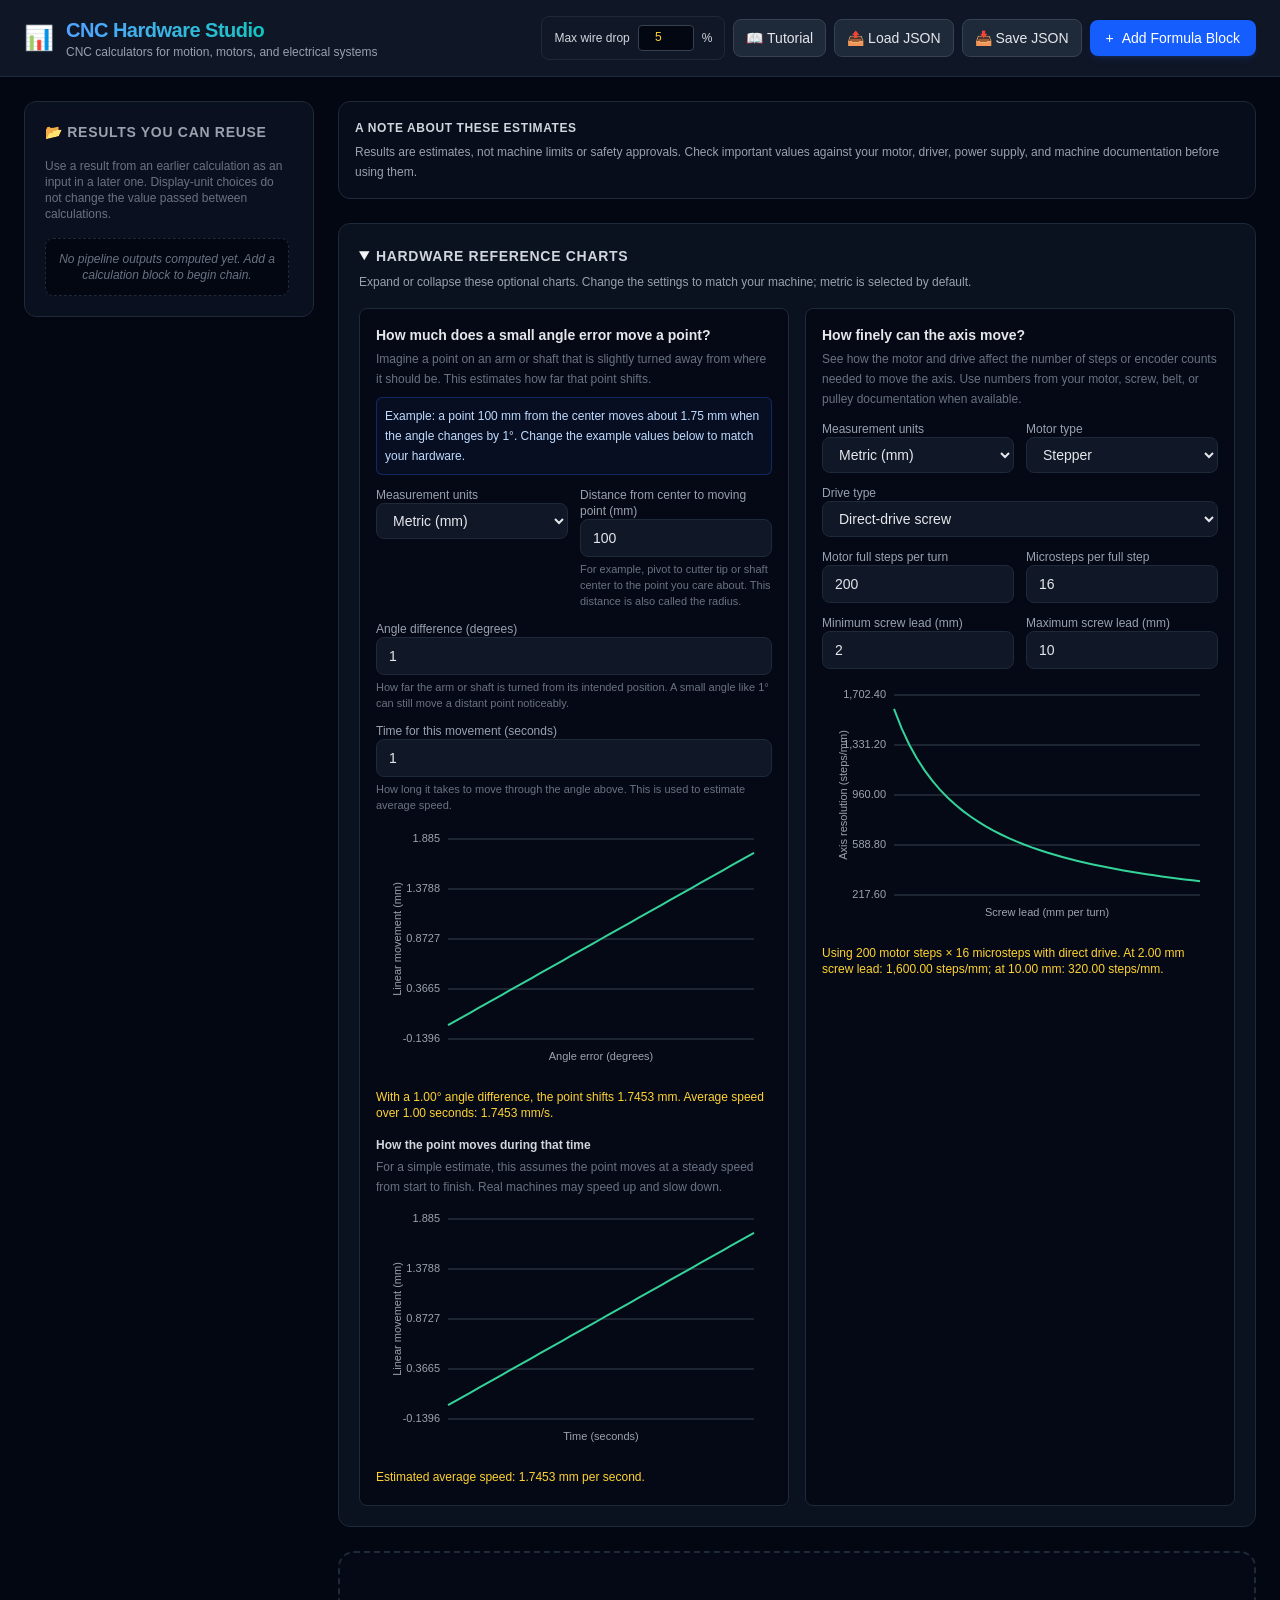
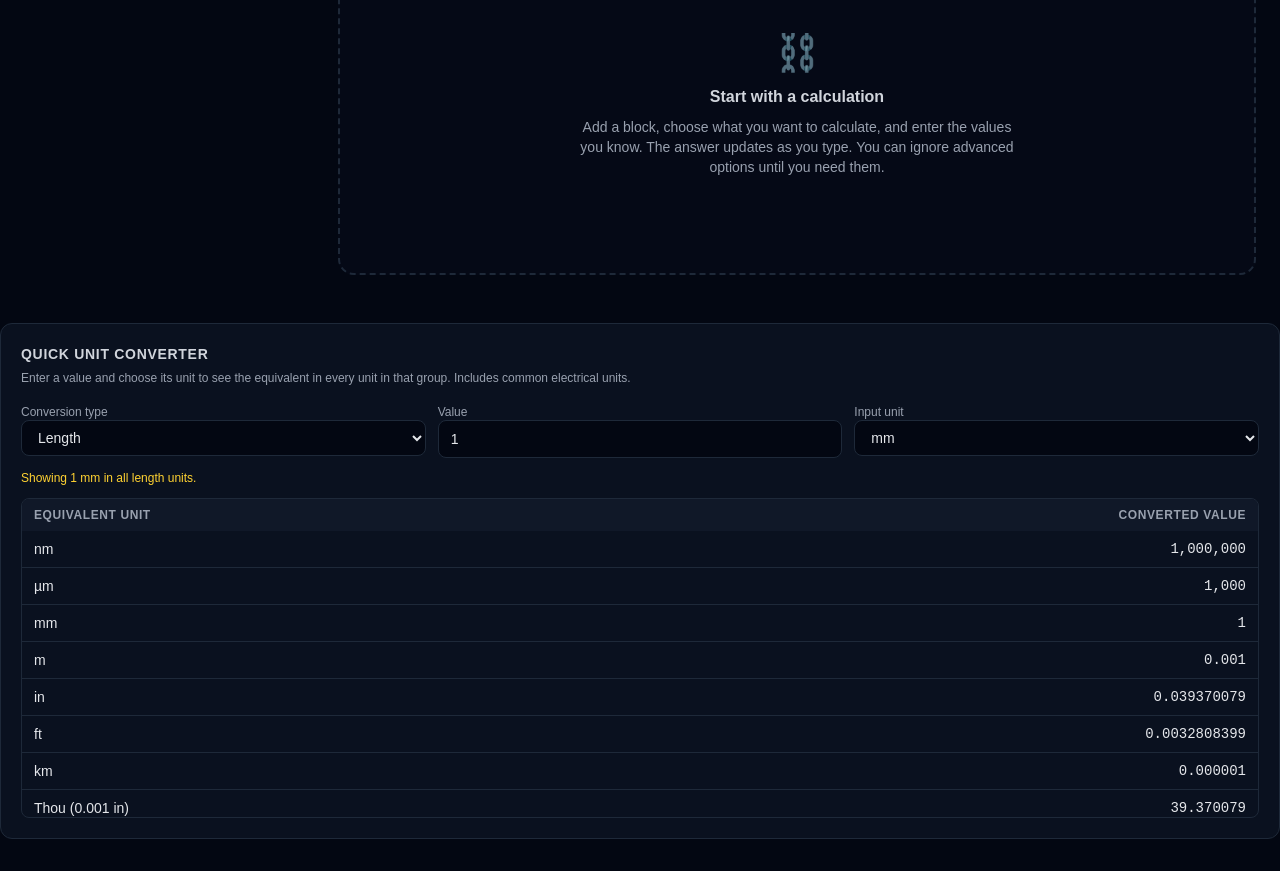
==== commit 872ec675: "responsive design" ====
--- a/index.html
+++ b/index.html
@@ -28,7 +28,7 @@
 
     <!-- Application Header -->
     <header
-        class="border-b border-gray-800 bg-gray-900/50 backdrop-blur px-6 py-4 flex items-center justify-between sticky top-0 z-50">
+        class="sticky top-0 z-50 flex flex-col items-stretch gap-3 border-b border-gray-800 bg-gray-900/95 px-3 py-3 backdrop-blur sm:px-5 md:flex-row md:items-center md:justify-between md:px-6 md:py-4">
         <div class="flex items-center gap-3">
             <span class="text-2xl">📊</span>
             <div>
@@ -38,7 +38,7 @@
                 <p class="text-xs text-gray-400">CNC calculators for motion, motors, and electrical systems</p>
             </div>
         </div>
-        <div class="flex items-center gap-3">
+        <div class="flex flex-wrap items-center gap-2 md:justify-end">
             <label for="voltage-drop-threshold"
                 class="flex items-center gap-2 rounded-lg border border-gray-800 bg-gray-900 px-3 py-2 text-xs text-gray-300">
                 Max wire drop
@@ -68,11 +68,11 @@
     </header>
 
     <!-- Main Canvas Workspace Layout -->
-    <main class="p-6 max-w-7xl mx-auto grid grid-cols-1 lg:grid-cols-4 gap-6">
+    <main class="mx-auto grid max-w-7xl grid-cols-1 gap-4 p-3 sm:gap-6 sm:p-5 xl:grid-cols-4 xl:p-6">
 
         <!-- Sidebar: Variables Registry & Reference Pipeline -->
         <section
-            class="lg:col-span-1 bg-gray-900/60 border border-gray-800 rounded-xl p-5 backdrop-blur h-fit sticky top-24">
+            class="h-fit rounded-xl border border-gray-800 bg-gray-900/60 p-4 backdrop-blur sm:p-5 xl:sticky xl:top-24 xl:col-span-1">
             <h2 class="text-sm font-semibold uppercase tracking-wider text-gray-400 mb-4 flex items-center gap-2">
                 📂 Results you can reuse
             </h2>
@@ -90,7 +90,7 @@
         </section>
 
         <!-- Formula Node Interactive Canvas Workspace -->
-        <section class="lg:col-span-3 space-y-6">
+        <section class="space-y-4 sm:space-y-6 xl:col-span-3">
             <aside class="rounded-xl border border-gray-800 bg-gray-900/40 p-4 text-xs leading-5 text-gray-400">
                 <h2 class="mb-1 font-semibold uppercase tracking-wider text-gray-300">A note about these estimates</h2>
                 <p>
@@ -1504,17 +1504,17 @@
             activeBlocks.push(blockState);
 
             const blockNode = document.createElement('div');
-            blockNode.className = 'bg-gray-900 border border-gray-800 rounded-xl p-5 shadow-lg relative transition-all duration-200 hover:border-gray-700';
+            blockNode.className = 'min-w-0 bg-gray-900 border border-gray-800 rounded-xl p-3 shadow-lg relative transition-all duration-200 hover:border-gray-700 sm:p-5';
             blockNode.id = blockId;
             const header = document.createElement('div');
             header.className = 'flex flex-wrap items-center justify-between gap-4 border-b border-gray-800 pb-3 mb-4';
             const controls = document.createElement('div');
-            controls.className = 'flex items-center gap-3';
+            controls.className = 'flex min-w-0 flex-wrap items-center gap-2 sm:gap-3';
             const number = document.createElement('span');
             number.className = 'bg-blue-900/40 text-blue-400 font-mono text-xs px-2.5 py-1 rounded border border-blue-800/60 font-bold';
             number.textContent = `#${blockCounter}`;
             const formulaSelect = document.createElement('select');
-            formulaSelect.className = 'formula-select bg-gray-950 border border-gray-800 rounded-lg text-sm px-3 py-1.5 focus:outline-none focus:border-blue-500 font-semibold cursor-pointer text-gray-200';
+            formulaSelect.className = 'formula-select w-full min-w-0 max-w-full bg-gray-950 border border-gray-800 rounded-lg text-sm px-3 py-1.5 focus:outline-none focus:border-blue-500 font-semibold cursor-pointer text-gray-200 sm:w-auto';
             formulaSelect.setAttribute('aria-label', 'Choose a calculation');
             const formulaLabel = document.createElement('label');
             formulaLabel.className = 'text-xs font-medium text-gray-400';
--- a/cncHardwareStyles.css
+++ b/cncHardwareStyles.css
@@ -1,2 +1,2 @@
 /*! tailwindcss v4.3.3 | MIT License | https://tailwindcss.com */
-@layer properties{@supports (((-webkit-hyphens:none)) and (not (margin-trim:inline))) or ((-moz-orient:inline) and (not (color:rgb(from red r g b)))){*,:before,:after,::backdrop{--tw-space-y-reverse:0;--tw-divide-y-reverse:0;--tw-border-style:solid;--tw-gradient-position:initial;--tw-gradient-from:#0000;--tw-gradient-via:#0000;--tw-gradient-to:#0000;--tw-gradient-stops:initial;--tw-gradient-via-stops:initial;--tw-gradient-from-position:0%;--tw-gradient-via-position:50%;--tw-gradient-to-position:100%;--tw-leading:initial;--tw-font-weight:initial;--tw-tracking:initial;--tw-ordinal:initial;--tw-slashed-zero:initial;--tw-numeric-figure:initial;--tw-numeric-spacing:initial;--tw-numeric-fraction:initial;--tw-shadow:0 0 #0000;--tw-shadow-color:initial;--tw-shadow-alpha:100%;--tw-inset-shadow:0 0 #0000;--tw-inset-shadow-color:initial;--tw-inset-shadow-alpha:100%;--tw-ring-color:initial;--tw-ring-shadow:0 0 #0000;--tw-inset-ring-color:initial;--tw-inset-ring-shadow:0 0 #0000;--tw-ring-inset:initial;--tw-ring-offset-width:0px;--tw-ring-offset-color:#fff;--tw-ring-offset-shadow:0 0 #0000;--tw-backdrop-blur:initial;--tw-backdrop-brightness:initial;--tw-backdrop-contrast:initial;--tw-backdrop-grayscale:initial;--tw-backdrop-hue-rotate:initial;--tw-backdrop-invert:initial;--tw-backdrop-opacity:initial;--tw-backdrop-saturate:initial;--tw-backdrop-sepia:initial;--tw-duration:initial}}}@layer theme{:root,:host{--font-sans:-apple-system, BlinkMacSystemFont, "Segoe UI", Roboto, "Helvetica Neue", "Noto Sans", Arial, sans-serif, "Apple Color Emoji", "Segoe UI Emoji", "Segoe UI Symbol", "Noto Color Emoji";--font-mono:ui-monospace, SFMono-Regular, Menlo, Monaco, Consolas, "Liberation Mono", "Courier New", monospace;--color-red-300:oklch(80.8% .114 19.571);--color-red-400:oklch(70.4% .191 22.216);--color-red-500:oklch(63.7% .237 25.331);--color-red-800:oklch(44.4% .177 26.899);--color-red-950:oklch(25.8% .092 26.042);--color-amber-100:oklch(96.2% .059 95.617);--color-amber-200:oklch(92.4% .12 95.746);--color-amber-300:oklch(87.9% .169 91.605);--color-amber-400:oklch(82.8% .189 84.429);--color-amber-500:oklch(76.9% .188 70.08);--color-amber-800:oklch(47.3% .137 46.201);--color-amber-900:oklch(41.4% .112 45.904);--color-amber-950:oklch(27.9% .077 45.635);--color-emerald-300:oklch(84.5% .143 164.978);--color-emerald-400:oklch(76.5% .177 163.223);--color-emerald-500:oklch(69.6% .17 162.48);--color-blue-200:oklch(88.2% .059 254.128);--color-blue-300:oklch(80.9% .105 251.813);--color-blue-400:oklch(70.7% .165 254.624);--color-blue-500:oklch(62.3% .214 259.815);--color-blue-600:oklch(54.6% .245 262.881);--color-blue-800:oklch(42.4% .199 265.638);--color-blue-900:oklch(37.9% .146 265.522);--color-blue-950:oklch(28.2% .091 267.935);--color-gray-100:oklch(96.7% .003 264.542);--color-gray-200:oklch(92.8% .006 264.531);--color-gray-300:oklch(87.2% .01 258.338);--color-gray-400:oklch(70.7% .022 261.325);--color-gray-500:oklch(55.1% .027 264.364);--color-gray-700:oklch(37.3% .034 259.733);--color-gray-800:oklch(27.8% .033 256.848);--color-gray-900:oklch(21% .034 264.665);--color-gray-950:oklch(13% .028 261.692);--color-white:#fff;--spacing:.25rem;--container-md:28rem;--container-4xl:56rem;--container-7xl:80rem;--text-xs:.75rem;--text-xs--line-height:calc(1 / .75);--text-sm:.875rem;--text-sm--line-height:calc(1.25 / .875);--text-base:1rem;--text-base--line-height:calc(1.5 / 1);--text-lg:1.125rem;--text-lg--line-height:calc(1.75 / 1.125);--text-xl:1.25rem;--text-xl--line-height:calc(1.75 / 1.25);--text-2xl:1.5rem;--text-2xl--line-height:calc(2 / 1.5);--text-4xl:2.25rem;--text-4xl--line-height:calc(2.5 / 2.25);--font-weight-medium:500;--font-weight-semibold:600;--font-weight-bold:700;--tracking-tight:-.025em;--tracking-wider:.05em;--tracking-widest:.1em;--leading-relaxed:1.625;--radius-md:.375rem;--radius-lg:.5rem;--radius-xl:.75rem;--radius-2xl:1rem;--default-transition-duration:.15s;--default-transition-timing-function:cubic-bezier(.4, 0, .2, 1);--default-font-family:var(--font-sans);--default-mono-font-family:var(--font-mono)}}@layer base{*,:after,:before,::backdrop{box-sizing:border-box;border:0 solid;margin:0;padding:0}::file-selector-button{box-sizing:border-box;border:0 solid;margin:0;padding:0}html,:host{-webkit-text-size-adjust:100%;tab-size:4;line-height:1.5;font-family:var(--default-font-family,-apple-system, BlinkMacSystemFont, "Segoe UI", Roboto, "Helvetica Neue", "Noto Sans", Arial, sans-serif, "Apple Color Emoji", "Segoe UI Emoji", "Segoe UI Symbol", "Noto Color Emoji");font-feature-settings:var(--default-font-feature-settings,normal);font-variation-settings:var(--default-font-variation-settings,normal);-webkit-tap-highlight-color:transparent}hr{height:0;color:inherit;border-top-width:1px}abbr:where([title]){-webkit-text-decoration:underline dotted;text-decoration:underline dotted}h1,h2,h3,h4,h5,h6{font-size:inherit;font-weight:inherit}a{color:inherit;-webkit-text-decoration:inherit;-webkit-text-decoration:inherit;-webkit-text-decoration:inherit;text-decoration:inherit}b,strong{font-weight:bolder}code,kbd,samp,pre{font-family:var(--default-mono-font-family,ui-monospace, SFMono-Regular, Menlo, Monaco, Consolas, "Liberation Mono", "Courier New", monospace);font-feature-settings:var(--default-mono-font-feature-settings,normal);font-variation-settings:var(--default-mono-font-variation-settings,normal);font-size:1em}small{font-size:80%}sub,sup{vertical-align:baseline;font-size:75%;line-height:0;position:relative}sub{bottom:-.25em}sup{top:-.5em}table{text-indent:0;border-color:inherit;border-collapse:collapse}:-moz-focusring:where(:not(iframe)){outline:auto}progress{vertical-align:baseline}summary{display:list-item}ol,ul,menu{list-style:none}img,svg,video,canvas,audio,iframe,embed,object{vertical-align:middle;display:block}img,video{max-width:100%;height:auto}button,input,select,optgroup,textarea{font:inherit;font-feature-settings:inherit;font-variation-settings:inherit;letter-spacing:inherit;color:inherit;opacity:1;background-color:#0000;border-radius:0}::file-selector-button{font:inherit;font-feature-settings:inherit;font-variation-settings:inherit;letter-spacing:inherit;color:inherit;opacity:1;background-color:#0000;border-radius:0}:where(select:is([multiple],[size])) optgroup{font-weight:bolder}:where(select:is([multiple],[size])) optgroup option{padding-inline-start:20px}::file-selector-button{margin-inline-end:4px}::placeholder{opacity:1}@supports (not ((-webkit-appearance:-apple-pay-button))) or (contain-intrinsic-size:1px){::placeholder{color:currentColor}@supports (color:color-mix(in lab, red, red)){::placeholder{color:color-mix(in oklab, currentcolor 50%, transparent)}}}textarea{resize:vertical}::-webkit-search-decoration{-webkit-appearance:none}::-webkit-date-and-time-value{min-height:1lh;text-align:inherit}::-webkit-datetime-edit{display:inline-flex}::-webkit-datetime-edit-fields-wrapper{padding:0}::-webkit-datetime-edit{padding-block:0}::-webkit-datetime-edit-year-field{padding-block:0}::-webkit-datetime-edit-month-field{padding-block:0}::-webkit-datetime-edit-day-field{padding-block:0}::-webkit-datetime-edit-hour-field{padding-block:0}::-webkit-datetime-edit-minute-field{padding-block:0}::-webkit-datetime-edit-second-field{padding-block:0}::-webkit-datetime-edit-millisecond-field{padding-block:0}::-webkit-datetime-edit-meridiem-field{padding-block:0}::-webkit-calendar-picker-indicator{line-height:1}:-moz-ui-invalid{box-shadow:none}button,input:where([type=button],[type=reset],[type=submit]){appearance:button}::file-selector-button{appearance:button}::-webkit-inner-spin-button{height:auto}::-webkit-outer-spin-button{height:auto}[hidden]:where(:not([hidden=until-found])){display:none!important}}@layer components;@layer utilities{.collapse{visibility:collapse}.relative{position:relative}.sticky{position:sticky}.top-0{top:0}.top-24{top:calc(var(--spacing) * 24)}.z-50{z-index:50}.col-span-2{grid-column:span 2/span 2}.col-span-full{grid-column:1/-1}.container{width:100%}@media (min-width:40rem){.container{max-width:40rem}}@media (min-width:48rem){.container{max-width:48rem}}@media (min-width:64rem){.container{max-width:64rem}}@media (min-width:80rem){.container{max-width:80rem}}@media (min-width:96rem){.container{max-width:96rem}}.-mx-5{margin-inline:calc(var(--spacing) * -5)}.mx-auto{margin-inline:auto}.mt-1{margin-top:var(--spacing)}.mt-2{margin-top:calc(var(--spacing) * 2)}.mt-3{margin-top:calc(var(--spacing) * 3)}.mt-4{margin-top:calc(var(--spacing) * 4)}.-mb-5{margin-bottom:calc(var(--spacing) * -5)}.mb-1{margin-bottom:var(--spacing)}.mb-3{margin-bottom:calc(var(--spacing) * 3)}.mb-4{margin-bottom:calc(var(--spacing) * 4)}.mb-8{margin-bottom:calc(var(--spacing) * 8)}.ml-1{margin-left:var(--spacing)}.block{display:block}.flex{display:flex}.grid{display:grid}.hidden{display:none}.inline{display:inline}.inline-flex{display:inline-flex}.table{display:table}.h-64{height:calc(var(--spacing) * 64)}.h-fit{height:fit-content}.max-h-80{max-height:calc(var(--spacing) * 80)}.max-h-\[450px\]{max-height:450px}.min-h-5{min-height:calc(var(--spacing) * 5)}.min-h-screen{min-height:100vh}.w-14{width:calc(var(--spacing) * 14)}.w-28{width:calc(var(--spacing) * 28)}.w-full{width:100%}.max-w-4xl{max-width:var(--container-4xl)}.max-w-7xl{max-width:var(--container-7xl)}.max-w-md{max-width:var(--container-md)}.min-w-0{min-width:0}.flex-1{flex:1}.basis-full{flex-basis:100%}.cursor-help{cursor:help}.cursor-pointer{cursor:pointer}.resize{resize:both}.list-decimal{list-style-type:decimal}.list-disc{list-style-type:disc}.grid-cols-1{grid-template-columns:repeat(1,minmax(0,1fr))}.grid-cols-2{grid-template-columns:repeat(2,minmax(0,1fr))}.flex-wrap{flex-wrap:wrap}.items-center{align-items:center}.justify-between{justify-content:space-between}.justify-end{justify-content:flex-end}.gap-1\.5{gap:calc(var(--spacing) * 1.5)}.gap-2{gap:calc(var(--spacing) * 2)}.gap-3{gap:calc(var(--spacing) * 3)}.gap-4{gap:calc(var(--spacing) * 4)}.gap-6{gap:calc(var(--spacing) * 6)}:where(.space-y-1>:not(:last-child)){--tw-space-y-reverse:0;margin-block-start:calc(var(--spacing) * var(--tw-space-y-reverse));margin-block-end:calc(var(--spacing) * calc(1 - var(--tw-space-y-reverse)))}:where(.space-y-1\.5>:not(:last-child)){--tw-space-y-reverse:0;margin-block-start:calc(calc(var(--spacing) * 1.5) * var(--tw-space-y-reverse));margin-block-end:calc(calc(var(--spacing) * 1.5) * calc(1 - var(--tw-space-y-reverse)))}:where(.space-y-2>:not(:last-child)){--tw-space-y-reverse:0;margin-block-start:calc(calc(var(--spacing) * 2) * var(--tw-space-y-reverse));margin-block-end:calc(calc(var(--spacing) * 2) * calc(1 - var(--tw-space-y-reverse)))}:where(.space-y-3>:not(:last-child)){--tw-space-y-reverse:0;margin-block-start:calc(calc(var(--spacing) * 3) * var(--tw-space-y-reverse));margin-block-end:calc(calc(var(--spacing) * 3) * calc(1 - var(--tw-space-y-reverse)))}:where(.space-y-4>:not(:last-child)){--tw-space-y-reverse:0;margin-block-start:calc(calc(var(--spacing) * 4) * var(--tw-space-y-reverse));margin-block-end:calc(calc(var(--spacing) * 4) * calc(1 - var(--tw-space-y-reverse)))}:where(.space-y-6>:not(:last-child)){--tw-space-y-reverse:0;margin-block-start:calc(calc(var(--spacing) * 6) * var(--tw-space-y-reverse));margin-block-end:calc(calc(var(--spacing) * 6) * calc(1 - var(--tw-space-y-reverse)))}:where(.space-y-8>:not(:last-child)){--tw-space-y-reverse:0;margin-block-start:calc(calc(var(--spacing) * 8) * var(--tw-space-y-reverse));margin-block-end:calc(calc(var(--spacing) * 8) * calc(1 - var(--tw-space-y-reverse)))}:where(.divide-y>:not(:last-child)){--tw-divide-y-reverse:0;border-bottom-style:var(--tw-border-style);border-top-style:var(--tw-border-style);border-top-width:calc(1px * var(--tw-divide-y-reverse));border-bottom-width:calc(1px * calc(1 - var(--tw-divide-y-reverse)))}:where(.divide-gray-800>:not(:last-child)){border-color:var(--color-gray-800)}.self-center{align-self:center}.overflow-auto{overflow:auto}.overflow-x-auto{overflow-x:auto}.overflow-y-auto{overflow-y:auto}.rounded{border-radius:.25rem}.rounded-2xl{border-radius:var(--radius-2xl)}.rounded-lg{border-radius:var(--radius-lg)}.rounded-md{border-radius:var(--radius-md)}.rounded-xl{border-radius:var(--radius-xl)}.rounded-b-xl{border-bottom-right-radius:var(--radius-xl);border-bottom-left-radius:var(--radius-xl)}.border{border-style:var(--tw-border-style);border-width:1px}.border-2{border-style:var(--tw-border-style);border-width:2px}.border-t{border-top-style:var(--tw-border-style);border-top-width:1px}.border-b{border-bottom-style:var(--tw-border-style);border-bottom-width:1px}.border-dashed{--tw-border-style:dashed;border-style:dashed}.border-none{--tw-border-style:none;border-style:none}.border-amber-500{border-color:var(--color-amber-500)}.border-amber-800\/50{border-color:#953d0080}@supports (color:color-mix(in lab, red, red)){.border-amber-800\/50{border-color:color-mix(in oklab, var(--color-amber-800) 50%, transparent)}}.border-amber-900{border-color:var(--color-amber-900)}.border-blue-800\/60{border-color:#193cb899}@supports (color:color-mix(in lab, red, red)){.border-blue-800\/60{border-color:color-mix(in oklab, var(--color-blue-800) 60%, transparent)}}.border-blue-900{border-color:var(--color-blue-900)}.border-blue-900\/60{border-color:#1c398e99}@supports (color:color-mix(in lab, red, red)){.border-blue-900\/60{border-color:color-mix(in oklab, var(--color-blue-900) 60%, transparent)}}.border-gray-700{border-color:var(--color-gray-700)}.border-gray-800{border-color:var(--color-gray-800)}.border-gray-800\/40{border-color:#1e293966}@supports (color:color-mix(in lab, red, red)){.border-gray-800\/40{border-color:color-mix(in oklab, var(--color-gray-800) 40%, transparent)}}.border-gray-800\/60{border-color:#1e293999}@supports (color:color-mix(in lab, red, red)){.border-gray-800\/60{border-color:color-mix(in oklab, var(--color-gray-800) 60%, transparent)}}.border-gray-800\/80{border-color:#1e2939cc}@supports (color:color-mix(in lab, red, red)){.border-gray-800\/80{border-color:color-mix(in oklab, var(--color-gray-800) 80%, transparent)}}.border-red-500{border-color:var(--color-red-500)}.border-red-800\/50{border-color:#9f071280}@supports (color:color-mix(in lab, red, red)){.border-red-800\/50{border-color:color-mix(in oklab, var(--color-red-800) 50%, transparent)}}.bg-amber-950\/10{background-color:#4619011a}@supports (color:color-mix(in lab, red, red)){.bg-amber-950\/10{background-color:color-mix(in oklab, var(--color-amber-950) 10%, transparent)}}.bg-amber-950\/30{background-color:#4619014d}@supports (color:color-mix(in lab, red, red)){.bg-amber-950\/30{background-color:color-mix(in oklab, var(--color-amber-950) 30%, transparent)}}.bg-amber-950\/40{background-color:#46190166}@supports (color:color-mix(in lab, red, red)){.bg-amber-950\/40{background-color:color-mix(in oklab, var(--color-amber-950) 40%, transparent)}}.bg-blue-600{background-color:var(--color-blue-600)}.bg-blue-900\/40{background-color:#1c398e66}@supports (color:color-mix(in lab, red, red)){.bg-blue-900\/40{background-color:color-mix(in oklab, var(--color-blue-900) 40%, transparent)}}.bg-blue-950\/20{background-color:#16245633}@supports (color:color-mix(in lab, red, red)){.bg-blue-950\/20{background-color:color-mix(in oklab, var(--color-blue-950) 20%, transparent)}}.bg-blue-950\/40{background-color:#16245666}@supports (color:color-mix(in lab, red, red)){.bg-blue-950\/40{background-color:color-mix(in oklab, var(--color-blue-950) 40%, transparent)}}.bg-gray-800{background-color:var(--color-gray-800)}.bg-gray-900{background-color:var(--color-gray-900)}.bg-gray-900\/20{background-color:#10182833}@supports (color:color-mix(in lab, red, red)){.bg-gray-900\/20{background-color:color-mix(in oklab, var(--color-gray-900) 20%, transparent)}}.bg-gray-900\/40{background-color:#10182866}@supports (color:color-mix(in lab, red, red)){.bg-gray-900\/40{background-color:color-mix(in oklab, var(--color-gray-900) 40%, transparent)}}.bg-gray-900\/50{background-color:#10182880}@supports (color:color-mix(in lab, red, red)){.bg-gray-900\/50{background-color:color-mix(in oklab, var(--color-gray-900) 50%, transparent)}}.bg-gray-900\/60{background-color:#10182899}@supports (color:color-mix(in lab, red, red)){.bg-gray-900\/60{background-color:color-mix(in oklab, var(--color-gray-900) 60%, transparent)}}.bg-gray-950{background-color:var(--color-gray-950)}.bg-gray-950\/40{background-color:#03071266}@supports (color:color-mix(in lab, red, red)){.bg-gray-950\/40{background-color:color-mix(in oklab, var(--color-gray-950) 40%, transparent)}}.bg-gray-950\/70{background-color:#030712b3}@supports (color:color-mix(in lab, red, red)){.bg-gray-950\/70{background-color:color-mix(in oklab, var(--color-gray-950) 70%, transparent)}}.bg-red-950\/10{background-color:#4608091a}@supports (color:color-mix(in lab, red, red)){.bg-red-950\/10{background-color:color-mix(in oklab, var(--color-red-950) 10%, transparent)}}.bg-red-950\/40{background-color:#46080966}@supports (color:color-mix(in lab, red, red)){.bg-red-950\/40{background-color:color-mix(in oklab, var(--color-red-950) 40%, transparent)}}.bg-transparent{background-color:#0000}.bg-gradient-to-r{--tw-gradient-position:to right in oklab;background-image:linear-gradient(var(--tw-gradient-stops))}.from-blue-400{--tw-gradient-from:var(--color-blue-400);--tw-gradient-stops:var(--tw-gradient-via-stops,var(--tw-gradient-position), var(--tw-gradient-from) var(--tw-gradient-from-position), var(--tw-gradient-to) var(--tw-gradient-to-position))}.to-emerald-400{--tw-gradient-to:var(--color-emerald-400);--tw-gradient-stops:var(--tw-gradient-via-stops,var(--tw-gradient-position), var(--tw-gradient-from) var(--tw-gradient-from-position), var(--tw-gradient-to) var(--tw-gradient-to-position))}.bg-clip-text{-webkit-background-clip:text;background-clip:text}.p-1\.5{padding:calc(var(--spacing) * 1.5)}.p-2{padding:calc(var(--spacing) * 2)}.p-2\.5{padding:calc(var(--spacing) * 2.5)}.p-3{padding:calc(var(--spacing) * 3)}.p-4{padding:calc(var(--spacing) * 4)}.p-5{padding:calc(var(--spacing) * 5)}.p-6{padding:calc(var(--spacing) * 6)}.px-1\.5{padding-inline:calc(var(--spacing) * 1.5)}.px-2{padding-inline:calc(var(--spacing) * 2)}.px-2\.5{padding-inline:calc(var(--spacing) * 2.5)}.px-3{padding-inline:calc(var(--spacing) * 3)}.px-4{padding-inline:calc(var(--spacing) * 4)}.px-6{padding-inline:calc(var(--spacing) * 6)}.py-0\.5{padding-block:calc(var(--spacing) * .5)}.py-1{padding-block:var(--spacing)}.py-1\.5{padding-block:calc(var(--spacing) * 1.5)}.py-2{padding-block:calc(var(--spacing) * 2)}.py-4{padding-block:calc(var(--spacing) * 4)}.py-5{padding-block:calc(var(--spacing) * 5)}.py-8{padding-block:calc(var(--spacing) * 8)}.py-20{padding-block:calc(var(--spacing) * 20)}.pt-3{padding-top:calc(var(--spacing) * 3)}.pt-5{padding-top:calc(var(--spacing) * 5)}.pr-1{padding-right:var(--spacing)}.pb-3{padding-bottom:calc(var(--spacing) * 3)}.pl-6{padding-left:calc(var(--spacing) * 6)}.text-center{text-align:center}.text-left{text-align:left}.text-right{text-align:right}.font-mono{font-family:var(--font-mono)}.font-sans{font-family:var(--font-sans)}.text-2xl{font-size:var(--text-2xl);line-height:var(--tw-leading,var(--text-2xl--line-height))}.text-4xl{font-size:var(--text-4xl);line-height:var(--tw-leading,var(--text-4xl--line-height))}.text-base{font-size:var(--text-base);line-height:var(--tw-leading,var(--text-base--line-height))}.text-lg{font-size:var(--text-lg);line-height:var(--tw-leading,var(--text-lg--line-height))}.text-sm{font-size:var(--text-sm);line-height:var(--tw-leading,var(--text-sm--line-height))}.text-xl{font-size:var(--text-xl);line-height:var(--tw-leading,var(--text-xl--line-height))}.text-xs{font-size:var(--text-xs);line-height:var(--tw-leading,var(--text-xs--line-height))}.text-\[11px\]{font-size:11px}.leading-4{--tw-leading:calc(var(--spacing) * 4);line-height:calc(var(--spacing) * 4)}.leading-5{--tw-leading:calc(var(--spacing) * 5);line-height:calc(var(--spacing) * 5)}.leading-6{--tw-leading:calc(var(--spacing) * 6);line-height:calc(var(--spacing) * 6)}.leading-7{--tw-leading:calc(var(--spacing) * 7);line-height:calc(var(--spacing) * 7)}.leading-relaxed{--tw-leading:var(--leading-relaxed);line-height:var(--leading-relaxed)}.font-bold{--tw-font-weight:var(--font-weight-bold);font-weight:var(--font-weight-bold)}.font-medium{--tw-font-weight:var(--font-weight-medium);font-weight:var(--font-weight-medium)}.font-semibold{--tw-font-weight:var(--font-weight-semibold);font-weight:var(--font-weight-semibold)}.tracking-tight{--tw-tracking:var(--tracking-tight);letter-spacing:var(--tracking-tight)}.tracking-wider{--tw-tracking:var(--tracking-wider);letter-spacing:var(--tracking-wider)}.tracking-widest{--tw-tracking:var(--tracking-widest);letter-spacing:var(--tracking-widest)}.text-amber-100{color:var(--color-amber-100)}.text-amber-200{color:var(--color-amber-200)}.text-amber-300{color:var(--color-amber-300)}.text-amber-400{color:var(--color-amber-400)}.text-blue-200{color:var(--color-blue-200)}.text-blue-300{color:var(--color-blue-300)}.text-blue-400{color:var(--color-blue-400)}.text-emerald-300{color:var(--color-emerald-300)}.text-emerald-400{color:var(--color-emerald-400)}.text-gray-100{color:var(--color-gray-100)}.text-gray-200{color:var(--color-gray-200)}.text-gray-300{color:var(--color-gray-300)}.text-gray-400{color:var(--color-gray-400)}.text-gray-500{color:var(--color-gray-500)}.text-red-300{color:var(--color-red-300)}.text-red-400{color:var(--color-red-400)}.text-transparent{color:#0000}.text-white{color:var(--color-white)}.uppercase{text-transform:uppercase}.italic{font-style:italic}.tabular-nums{--tw-numeric-spacing:tabular-nums;font-variant-numeric:var(--tw-ordinal,) var(--tw-slashed-zero,) var(--tw-numeric-figure,) var(--tw-numeric-spacing,) var(--tw-numeric-fraction,)}.accent-emerald-500{accent-color:var(--color-emerald-500)}.opacity-60{opacity:.6}.shadow-lg{--tw-shadow:0 10px 15px -3px var(--tw-shadow-color,#0000001a), 0 4px 6px -4px var(--tw-shadow-color,#0000001a);box-shadow:var(--tw-inset-shadow), var(--tw-inset-ring-shadow), var(--tw-ring-offset-shadow), var(--tw-ring-shadow), var(--tw-shadow)}.shadow-md{--tw-shadow:0 4px 6px -1px var(--tw-shadow-color,#0000001a), 0 2px 4px -2px var(--tw-shadow-color,#0000001a);box-shadow:var(--tw-inset-shadow), var(--tw-inset-ring-shadow), var(--tw-ring-offset-shadow), var(--tw-ring-shadow), var(--tw-shadow)}.shadow-blue-900\/30{--tw-shadow-color:#1c398e4d}@supports (color:color-mix(in lab, red, red)){.shadow-blue-900\/30{--tw-shadow-color:color-mix(in oklab, color-mix(in oklab, var(--color-blue-900) 30%, transparent) var(--tw-shadow-alpha), transparent)}}.backdrop-blur{--tw-backdrop-blur:blur(8px);-webkit-backdrop-filter:var(--tw-backdrop-blur,) var(--tw-backdrop-brightness,) var(--tw-backdrop-contrast,) var(--tw-backdrop-grayscale,) var(--tw-backdrop-hue-rotate,) var(--tw-backdrop-invert,) var(--tw-backdrop-opacity,) var(--tw-backdrop-saturate,) var(--tw-backdrop-sepia,);backdrop-filter:var(--tw-backdrop-blur,) var(--tw-backdrop-brightness,) var(--tw-backdrop-contrast,) var(--tw-backdrop-grayscale,) var(--tw-backdrop-hue-rotate,) var(--tw-backdrop-invert,) var(--tw-backdrop-opacity,) var(--tw-backdrop-saturate,) var(--tw-backdrop-sepia,)}.transition-all{transition-property:all;transition-timing-function:var(--tw-ease,var(--default-transition-timing-function));transition-duration:var(--tw-duration,var(--default-transition-duration))}.transition-colors{transition-property:color,background-color,border-color,outline-color,text-decoration-color,fill,stroke,--tw-gradient-from,--tw-gradient-via,--tw-gradient-to;transition-timing-function:var(--tw-ease,var(--default-transition-timing-function));transition-duration:var(--tw-duration,var(--default-transition-duration))}.duration-200{--tw-duration:.2s;transition-duration:.2s}.outline-none{--tw-outline-style:none;outline-style:none}.select-none{-webkit-user-select:none;user-select:none}.last\:mb-0:last-child{margin-bottom:0}@media (hover:hover){.hover\:border-gray-700:hover{border-color:var(--color-gray-700)}.hover\:bg-blue-500:hover{background-color:var(--color-blue-500)}.hover\:bg-gray-700:hover{background-color:var(--color-gray-700)}.hover\:text-blue-200:hover{color:var(--color-blue-200)}.hover\:text-red-400:hover{color:var(--color-red-400)}}.focus\:border-blue-500:focus{border-color:var(--color-blue-500)}.focus\:outline-none:focus{--tw-outline-style:none;outline-style:none}@media (min-width:40rem){.sm\:grid-cols-2{grid-template-columns:repeat(2,minmax(0,1fr))}.sm\:grid-cols-3{grid-template-columns:repeat(3,minmax(0,1fr))}}@media (min-width:48rem){.md\:grid-cols-2{grid-template-columns:repeat(2,minmax(0,1fr))}.md\:grid-cols-4{grid-template-columns:repeat(4,minmax(0,1fr))}}@media (min-width:64rem){.lg\:col-span-1{grid-column:span 1/span 1}.lg\:col-span-3{grid-column:span 3/span 3}.lg\:grid-cols-3{grid-template-columns:repeat(3,minmax(0,1fr))}.lg\:grid-cols-4{grid-template-columns:repeat(4,minmax(0,1fr))}}@media (min-width:80rem){.xl\:grid-cols-2{grid-template-columns:repeat(2,minmax(0,1fr))}}}@property --tw-space-y-reverse{syntax:"*";inherits:false;initial-value:0}@property --tw-divide-y-reverse{syntax:"*";inherits:false;initial-value:0}@property --tw-border-style{syntax:"*";inherits:false;initial-value:solid}@property --tw-gradient-position{syntax:"*";inherits:false}@property --tw-gradient-from{syntax:"<color>";inherits:false;initial-value:#0000}@property --tw-gradient-via{syntax:"<color>";inherits:false;initial-value:#0000}@property --tw-gradient-to{syntax:"<color>";inherits:false;initial-value:#0000}@property --tw-gradient-stops{syntax:"*";inherits:false}@property --tw-gradient-via-stops{syntax:"*";inherits:false}@property --tw-gradient-from-position{syntax:"<length-percentage>";inherits:false;initial-value:0%}@property --tw-gradient-via-position{syntax:"<length-percentage>";inherits:false;initial-value:50%}@property --tw-gradient-to-position{syntax:"<length-percentage>";inherits:false;initial-value:100%}@property --tw-leading{syntax:"*";inherits:false}@property --tw-font-weight{syntax:"*";inherits:false}@property --tw-tracking{syntax:"*";inherits:false}@property --tw-ordinal{syntax:"*";inherits:false}@property --tw-slashed-zero{syntax:"*";inherits:false}@property --tw-numeric-figure{syntax:"*";inherits:false}@property --tw-numeric-spacing{syntax:"*";inherits:false}@property --tw-numeric-fraction{syntax:"*";inherits:false}@property --tw-shadow{syntax:"*";inherits:false;initial-value:0 0 #0000}@property --tw-shadow-color{syntax:"*";inherits:false}@property --tw-shadow-alpha{syntax:"<percentage>";inherits:false;initial-value:100%}@property --tw-inset-shadow{syntax:"*";inherits:false;initial-value:0 0 #0000}@property --tw-inset-shadow-color{syntax:"*";inherits:false}@property --tw-inset-shadow-alpha{syntax:"<percentage>";inherits:false;initial-value:100%}@property --tw-ring-color{syntax:"*";inherits:false}@property --tw-ring-shadow{syntax:"*";inherits:false;initial-value:0 0 #0000}@property --tw-inset-ring-color{syntax:"*";inherits:false}@property --tw-inset-ring-shadow{syntax:"*";inherits:false;initial-value:0 0 #0000}@property --tw-ring-inset{syntax:"*";inherits:false}@property --tw-ring-offset-width{syntax:"<length>";inherits:false;initial-value:0}@property --tw-ring-offset-color{syntax:"*";inherits:false;initial-value:#fff}@property --tw-ring-offset-shadow{syntax:"*";inherits:false;initial-value:0 0 #0000}@property --tw-backdrop-blur{syntax:"*";inherits:false}@property --tw-backdrop-brightness{syntax:"*";inherits:false}@property --tw-backdrop-contrast{syntax:"*";inherits:false}@property --tw-backdrop-grayscale{syntax:"*";inherits:false}@property --tw-backdrop-hue-rotate{syntax:"*";inherits:false}@property --tw-backdrop-invert{syntax:"*";inherits:false}@property --tw-backdrop-opacity{syntax:"*";inherits:false}@property --tw-backdrop-saturate{syntax:"*";inherits:false}@property --tw-backdrop-sepia{syntax:"*";inherits:false}@property --tw-duration{syntax:"*";inherits:false}+@layer properties{@supports (((-webkit-hyphens:none)) and (not (margin-trim:inline))) or ((-moz-orient:inline) and (not (color:rgb(from red r g b)))){*,:before,:after,::backdrop{--tw-space-y-reverse:0;--tw-divide-y-reverse:0;--tw-border-style:solid;--tw-gradient-position:initial;--tw-gradient-from:#0000;--tw-gradient-via:#0000;--tw-gradient-to:#0000;--tw-gradient-stops:initial;--tw-gradient-via-stops:initial;--tw-gradient-from-position:0%;--tw-gradient-via-position:50%;--tw-gradient-to-position:100%;--tw-leading:initial;--tw-font-weight:initial;--tw-tracking:initial;--tw-ordinal:initial;--tw-slashed-zero:initial;--tw-numeric-figure:initial;--tw-numeric-spacing:initial;--tw-numeric-fraction:initial;--tw-shadow:0 0 #0000;--tw-shadow-color:initial;--tw-shadow-alpha:100%;--tw-inset-shadow:0 0 #0000;--tw-inset-shadow-color:initial;--tw-inset-shadow-alpha:100%;--tw-ring-color:initial;--tw-ring-shadow:0 0 #0000;--tw-inset-ring-color:initial;--tw-inset-ring-shadow:0 0 #0000;--tw-ring-inset:initial;--tw-ring-offset-width:0px;--tw-ring-offset-color:#fff;--tw-ring-offset-shadow:0 0 #0000;--tw-backdrop-blur:initial;--tw-backdrop-brightness:initial;--tw-backdrop-contrast:initial;--tw-backdrop-grayscale:initial;--tw-backdrop-hue-rotate:initial;--tw-backdrop-invert:initial;--tw-backdrop-opacity:initial;--tw-backdrop-saturate:initial;--tw-backdrop-sepia:initial;--tw-duration:initial}}}@layer theme{:root,:host{--font-sans:-apple-system, BlinkMacSystemFont, "Segoe UI", Roboto, "Helvetica Neue", "Noto Sans", Arial, sans-serif, "Apple Color Emoji", "Segoe UI Emoji", "Segoe UI Symbol", "Noto Color Emoji";--font-mono:ui-monospace, SFMono-Regular, Menlo, Monaco, Consolas, "Liberation Mono", "Courier New", monospace;--color-red-300:oklch(80.8% .114 19.571);--color-red-400:oklch(70.4% .191 22.216);--color-red-500:oklch(63.7% .237 25.331);--color-red-800:oklch(44.4% .177 26.899);--color-red-950:oklch(25.8% .092 26.042);--color-amber-100:oklch(96.2% .059 95.617);--color-amber-200:oklch(92.4% .12 95.746);--color-amber-300:oklch(87.9% .169 91.605);--color-amber-400:oklch(82.8% .189 84.429);--color-amber-500:oklch(76.9% .188 70.08);--color-amber-800:oklch(47.3% .137 46.201);--color-amber-900:oklch(41.4% .112 45.904);--color-amber-950:oklch(27.9% .077 45.635);--color-emerald-300:oklch(84.5% .143 164.978);--color-emerald-400:oklch(76.5% .177 163.223);--color-emerald-500:oklch(69.6% .17 162.48);--color-blue-200:oklch(88.2% .059 254.128);--color-blue-300:oklch(80.9% .105 251.813);--color-blue-400:oklch(70.7% .165 254.624);--color-blue-500:oklch(62.3% .214 259.815);--color-blue-600:oklch(54.6% .245 262.881);--color-blue-800:oklch(42.4% .199 265.638);--color-blue-900:oklch(37.9% .146 265.522);--color-blue-950:oklch(28.2% .091 267.935);--color-gray-100:oklch(96.7% .003 264.542);--color-gray-200:oklch(92.8% .006 264.531);--color-gray-300:oklch(87.2% .01 258.338);--color-gray-400:oklch(70.7% .022 261.325);--color-gray-500:oklch(55.1% .027 264.364);--color-gray-700:oklch(37.3% .034 259.733);--color-gray-800:oklch(27.8% .033 256.848);--color-gray-900:oklch(21% .034 264.665);--color-gray-950:oklch(13% .028 261.692);--color-white:#fff;--spacing:.25rem;--container-md:28rem;--container-4xl:56rem;--container-7xl:80rem;--text-xs:.75rem;--text-xs--line-height:calc(1 / .75);--text-sm:.875rem;--text-sm--line-height:calc(1.25 / .875);--text-base:1rem;--text-base--line-height:calc(1.5 / 1);--text-lg:1.125rem;--text-lg--line-height:calc(1.75 / 1.125);--text-xl:1.25rem;--text-xl--line-height:calc(1.75 / 1.25);--text-2xl:1.5rem;--text-2xl--line-height:calc(2 / 1.5);--text-4xl:2.25rem;--text-4xl--line-height:calc(2.5 / 2.25);--font-weight-medium:500;--font-weight-semibold:600;--font-weight-bold:700;--tracking-tight:-.025em;--tracking-wider:.05em;--tracking-widest:.1em;--leading-relaxed:1.625;--radius-md:.375rem;--radius-lg:.5rem;--radius-xl:.75rem;--radius-2xl:1rem;--default-transition-duration:.15s;--default-transition-timing-function:cubic-bezier(.4, 0, .2, 1);--default-font-family:var(--font-sans);--default-mono-font-family:var(--font-mono)}}@layer base{*,:after,:before,::backdrop{box-sizing:border-box;border:0 solid;margin:0;padding:0}::file-selector-button{box-sizing:border-box;border:0 solid;margin:0;padding:0}html,:host{-webkit-text-size-adjust:100%;tab-size:4;line-height:1.5;font-family:var(--default-font-family,-apple-system, BlinkMacSystemFont, "Segoe UI", Roboto, "Helvetica Neue", "Noto Sans", Arial, sans-serif, "Apple Color Emoji", "Segoe UI Emoji", "Segoe UI Symbol", "Noto Color Emoji");font-feature-settings:var(--default-font-feature-settings,normal);font-variation-settings:var(--default-font-variation-settings,normal);-webkit-tap-highlight-color:transparent}hr{height:0;color:inherit;border-top-width:1px}abbr:where([title]){-webkit-text-decoration:underline dotted;text-decoration:underline dotted}h1,h2,h3,h4,h5,h6{font-size:inherit;font-weight:inherit}a{color:inherit;-webkit-text-decoration:inherit;-webkit-text-decoration:inherit;-webkit-text-decoration:inherit;text-decoration:inherit}b,strong{font-weight:bolder}code,kbd,samp,pre{font-family:var(--default-mono-font-family,ui-monospace, SFMono-Regular, Menlo, Monaco, Consolas, "Liberation Mono", "Courier New", monospace);font-feature-settings:var(--default-mono-font-feature-settings,normal);font-variation-settings:var(--default-mono-font-variation-settings,normal);font-size:1em}small{font-size:80%}sub,sup{vertical-align:baseline;font-size:75%;line-height:0;position:relative}sub{bottom:-.25em}sup{top:-.5em}table{text-indent:0;border-color:inherit;border-collapse:collapse}:-moz-focusring:where(:not(iframe)){outline:auto}progress{vertical-align:baseline}summary{display:list-item}ol,ul,menu{list-style:none}img,svg,video,canvas,audio,iframe,embed,object{vertical-align:middle;display:block}img,video{max-width:100%;height:auto}button,input,select,optgroup,textarea{font:inherit;font-feature-settings:inherit;font-variation-settings:inherit;letter-spacing:inherit;color:inherit;opacity:1;background-color:#0000;border-radius:0}::file-selector-button{font:inherit;font-feature-settings:inherit;font-variation-settings:inherit;letter-spacing:inherit;color:inherit;opacity:1;background-color:#0000;border-radius:0}:where(select:is([multiple],[size])) optgroup{font-weight:bolder}:where(select:is([multiple],[size])) optgroup option{padding-inline-start:20px}::file-selector-button{margin-inline-end:4px}::placeholder{opacity:1}@supports (not ((-webkit-appearance:-apple-pay-button))) or (contain-intrinsic-size:1px){::placeholder{color:currentColor}@supports (color:color-mix(in lab, red, red)){::placeholder{color:color-mix(in oklab, currentcolor 50%, transparent)}}}textarea{resize:vertical}::-webkit-search-decoration{-webkit-appearance:none}::-webkit-date-and-time-value{min-height:1lh;text-align:inherit}::-webkit-datetime-edit{display:inline-flex}::-webkit-datetime-edit-fields-wrapper{padding:0}::-webkit-datetime-edit{padding-block:0}::-webkit-datetime-edit-year-field{padding-block:0}::-webkit-datetime-edit-month-field{padding-block:0}::-webkit-datetime-edit-day-field{padding-block:0}::-webkit-datetime-edit-hour-field{padding-block:0}::-webkit-datetime-edit-minute-field{padding-block:0}::-webkit-datetime-edit-second-field{padding-block:0}::-webkit-datetime-edit-millisecond-field{padding-block:0}::-webkit-datetime-edit-meridiem-field{padding-block:0}::-webkit-calendar-picker-indicator{line-height:1}:-moz-ui-invalid{box-shadow:none}button,input:where([type=button],[type=reset],[type=submit]){appearance:button}::file-selector-button{appearance:button}::-webkit-inner-spin-button{height:auto}::-webkit-outer-spin-button{height:auto}[hidden]:where(:not([hidden=until-found])){display:none!important}}@layer components;@layer utilities{.collapse{visibility:collapse}.relative{position:relative}.sticky{position:sticky}.top-0{top:0}.z-50{z-index:50}.col-span-2{grid-column:span 2/span 2}.col-span-full{grid-column:1/-1}.container{width:100%}@media (min-width:40rem){.container{max-width:40rem}}@media (min-width:48rem){.container{max-width:48rem}}@media (min-width:64rem){.container{max-width:64rem}}@media (min-width:80rem){.container{max-width:80rem}}@media (min-width:96rem){.container{max-width:96rem}}.-mx-5{margin-inline:calc(var(--spacing) * -5)}.mx-auto{margin-inline:auto}.mt-1{margin-top:var(--spacing)}.mt-2{margin-top:calc(var(--spacing) * 2)}.mt-3{margin-top:calc(var(--spacing) * 3)}.mt-4{margin-top:calc(var(--spacing) * 4)}.-mb-5{margin-bottom:calc(var(--spacing) * -5)}.mb-1{margin-bottom:var(--spacing)}.mb-3{margin-bottom:calc(var(--spacing) * 3)}.mb-4{margin-bottom:calc(var(--spacing) * 4)}.mb-8{margin-bottom:calc(var(--spacing) * 8)}.ml-1{margin-left:var(--spacing)}.block{display:block}.flex{display:flex}.grid{display:grid}.hidden{display:none}.inline{display:inline}.inline-flex{display:inline-flex}.table{display:table}.h-64{height:calc(var(--spacing) * 64)}.h-fit{height:fit-content}.max-h-80{max-height:calc(var(--spacing) * 80)}.max-h-\[450px\]{max-height:450px}.min-h-5{min-height:calc(var(--spacing) * 5)}.min-h-screen{min-height:100vh}.w-14{width:calc(var(--spacing) * 14)}.w-28{width:calc(var(--spacing) * 28)}.w-full{width:100%}.max-w-4xl{max-width:var(--container-4xl)}.max-w-7xl{max-width:var(--container-7xl)}.max-w-full{max-width:100%}.max-w-md{max-width:var(--container-md)}.min-w-0{min-width:0}.flex-1{flex:1}.basis-full{flex-basis:100%}.cursor-help{cursor:help}.cursor-pointer{cursor:pointer}.resize{resize:both}.list-decimal{list-style-type:decimal}.list-disc{list-style-type:disc}.grid-cols-1{grid-template-columns:repeat(1,minmax(0,1fr))}.grid-cols-2{grid-template-columns:repeat(2,minmax(0,1fr))}.flex-col{flex-direction:column}.flex-wrap{flex-wrap:wrap}.items-center{align-items:center}.items-stretch{align-items:stretch}.justify-between{justify-content:space-between}.justify-end{justify-content:flex-end}.gap-1\.5{gap:calc(var(--spacing) * 1.5)}.gap-2{gap:calc(var(--spacing) * 2)}.gap-3{gap:calc(var(--spacing) * 3)}.gap-4{gap:calc(var(--spacing) * 4)}:where(.space-y-1>:not(:last-child)){--tw-space-y-reverse:0;margin-block-start:calc(var(--spacing) * var(--tw-space-y-reverse));margin-block-end:calc(var(--spacing) * calc(1 - var(--tw-space-y-reverse)))}:where(.space-y-1\.5>:not(:last-child)){--tw-space-y-reverse:0;margin-block-start:calc(calc(var(--spacing) * 1.5) * var(--tw-space-y-reverse));margin-block-end:calc(calc(var(--spacing) * 1.5) * calc(1 - var(--tw-space-y-reverse)))}:where(.space-y-2>:not(:last-child)){--tw-space-y-reverse:0;margin-block-start:calc(calc(var(--spacing) * 2) * var(--tw-space-y-reverse));margin-block-end:calc(calc(var(--spacing) * 2) * calc(1 - var(--tw-space-y-reverse)))}:where(.space-y-3>:not(:last-child)){--tw-space-y-reverse:0;margin-block-start:calc(calc(var(--spacing) * 3) * var(--tw-space-y-reverse));margin-block-end:calc(calc(var(--spacing) * 3) * calc(1 - var(--tw-space-y-reverse)))}:where(.space-y-4>:not(:last-child)){--tw-space-y-reverse:0;margin-block-start:calc(calc(var(--spacing) * 4) * var(--tw-space-y-reverse));margin-block-end:calc(calc(var(--spacing) * 4) * calc(1 - var(--tw-space-y-reverse)))}:where(.space-y-8>:not(:last-child)){--tw-space-y-reverse:0;margin-block-start:calc(calc(var(--spacing) * 8) * var(--tw-space-y-reverse));margin-block-end:calc(calc(var(--spacing) * 8) * calc(1 - var(--tw-space-y-reverse)))}:where(.divide-y>:not(:last-child)){--tw-divide-y-reverse:0;border-bottom-style:var(--tw-border-style);border-top-style:var(--tw-border-style);border-top-width:calc(1px * var(--tw-divide-y-reverse));border-bottom-width:calc(1px * calc(1 - var(--tw-divide-y-reverse)))}:where(.divide-gray-800>:not(:last-child)){border-color:var(--color-gray-800)}.self-center{align-self:center}.overflow-auto{overflow:auto}.overflow-x-auto{overflow-x:auto}.overflow-y-auto{overflow-y:auto}.rounded{border-radius:.25rem}.rounded-2xl{border-radius:var(--radius-2xl)}.rounded-lg{border-radius:var(--radius-lg)}.rounded-md{border-radius:var(--radius-md)}.rounded-xl{border-radius:var(--radius-xl)}.rounded-b-xl{border-bottom-right-radius:var(--radius-xl);border-bottom-left-radius:var(--radius-xl)}.border{border-style:var(--tw-border-style);border-width:1px}.border-2{border-style:var(--tw-border-style);border-width:2px}.border-t{border-top-style:var(--tw-border-style);border-top-width:1px}.border-b{border-bottom-style:var(--tw-border-style);border-bottom-width:1px}.border-dashed{--tw-border-style:dashed;border-style:dashed}.border-none{--tw-border-style:none;border-style:none}.border-amber-500{border-color:var(--color-amber-500)}.border-amber-800\/50{border-color:#953d0080}@supports (color:color-mix(in lab, red, red)){.border-amber-800\/50{border-color:color-mix(in oklab, var(--color-amber-800) 50%, transparent)}}.border-amber-900{border-color:var(--color-amber-900)}.border-blue-800\/60{border-color:#193cb899}@supports (color:color-mix(in lab, red, red)){.border-blue-800\/60{border-color:color-mix(in oklab, var(--color-blue-800) 60%, transparent)}}.border-blue-900{border-color:var(--color-blue-900)}.border-blue-900\/60{border-color:#1c398e99}@supports (color:color-mix(in lab, red, red)){.border-blue-900\/60{border-color:color-mix(in oklab, var(--color-blue-900) 60%, transparent)}}.border-gray-700{border-color:var(--color-gray-700)}.border-gray-800{border-color:var(--color-gray-800)}.border-gray-800\/40{border-color:#1e293966}@supports (color:color-mix(in lab, red, red)){.border-gray-800\/40{border-color:color-mix(in oklab, var(--color-gray-800) 40%, transparent)}}.border-gray-800\/60{border-color:#1e293999}@supports (color:color-mix(in lab, red, red)){.border-gray-800\/60{border-color:color-mix(in oklab, var(--color-gray-800) 60%, transparent)}}.border-gray-800\/80{border-color:#1e2939cc}@supports (color:color-mix(in lab, red, red)){.border-gray-800\/80{border-color:color-mix(in oklab, var(--color-gray-800) 80%, transparent)}}.border-red-500{border-color:var(--color-red-500)}.border-red-800\/50{border-color:#9f071280}@supports (color:color-mix(in lab, red, red)){.border-red-800\/50{border-color:color-mix(in oklab, var(--color-red-800) 50%, transparent)}}.bg-amber-950\/10{background-color:#4619011a}@supports (color:color-mix(in lab, red, red)){.bg-amber-950\/10{background-color:color-mix(in oklab, var(--color-amber-950) 10%, transparent)}}.bg-amber-950\/30{background-color:#4619014d}@supports (color:color-mix(in lab, red, red)){.bg-amber-950\/30{background-color:color-mix(in oklab, var(--color-amber-950) 30%, transparent)}}.bg-amber-950\/40{background-color:#46190166}@supports (color:color-mix(in lab, red, red)){.bg-amber-950\/40{background-color:color-mix(in oklab, var(--color-amber-950) 40%, transparent)}}.bg-blue-600{background-color:var(--color-blue-600)}.bg-blue-900\/40{background-color:#1c398e66}@supports (color:color-mix(in lab, red, red)){.bg-blue-900\/40{background-color:color-mix(in oklab, var(--color-blue-900) 40%, transparent)}}.bg-blue-950\/20{background-color:#16245633}@supports (color:color-mix(in lab, red, red)){.bg-blue-950\/20{background-color:color-mix(in oklab, var(--color-blue-950) 20%, transparent)}}.bg-blue-950\/40{background-color:#16245666}@supports (color:color-mix(in lab, red, red)){.bg-blue-950\/40{background-color:color-mix(in oklab, var(--color-blue-950) 40%, transparent)}}.bg-gray-800{background-color:var(--color-gray-800)}.bg-gray-900{background-color:var(--color-gray-900)}.bg-gray-900\/20{background-color:#10182833}@supports (color:color-mix(in lab, red, red)){.bg-gray-900\/20{background-color:color-mix(in oklab, var(--color-gray-900) 20%, transparent)}}.bg-gray-900\/40{background-color:#10182866}@supports (color:color-mix(in lab, red, red)){.bg-gray-900\/40{background-color:color-mix(in oklab, var(--color-gray-900) 40%, transparent)}}.bg-gray-900\/60{background-color:#10182899}@supports (color:color-mix(in lab, red, red)){.bg-gray-900\/60{background-color:color-mix(in oklab, var(--color-gray-900) 60%, transparent)}}.bg-gray-900\/95{background-color:#101828f2}@supports (color:color-mix(in lab, red, red)){.bg-gray-900\/95{background-color:color-mix(in oklab, var(--color-gray-900) 95%, transparent)}}.bg-gray-950{background-color:var(--color-gray-950)}.bg-gray-950\/40{background-color:#03071266}@supports (color:color-mix(in lab, red, red)){.bg-gray-950\/40{background-color:color-mix(in oklab, var(--color-gray-950) 40%, transparent)}}.bg-gray-950\/70{background-color:#030712b3}@supports (color:color-mix(in lab, red, red)){.bg-gray-950\/70{background-color:color-mix(in oklab, var(--color-gray-950) 70%, transparent)}}.bg-red-950\/10{background-color:#4608091a}@supports (color:color-mix(in lab, red, red)){.bg-red-950\/10{background-color:color-mix(in oklab, var(--color-red-950) 10%, transparent)}}.bg-red-950\/40{background-color:#46080966}@supports (color:color-mix(in lab, red, red)){.bg-red-950\/40{background-color:color-mix(in oklab, var(--color-red-950) 40%, transparent)}}.bg-transparent{background-color:#0000}.bg-gradient-to-r{--tw-gradient-position:to right in oklab;background-image:linear-gradient(var(--tw-gradient-stops))}.from-blue-400{--tw-gradient-from:var(--color-blue-400);--tw-gradient-stops:var(--tw-gradient-via-stops,var(--tw-gradient-position), var(--tw-gradient-from) var(--tw-gradient-from-position), var(--tw-gradient-to) var(--tw-gradient-to-position))}.to-emerald-400{--tw-gradient-to:var(--color-emerald-400);--tw-gradient-stops:var(--tw-gradient-via-stops,var(--tw-gradient-position), var(--tw-gradient-from) var(--tw-gradient-from-position), var(--tw-gradient-to) var(--tw-gradient-to-position))}.bg-clip-text{-webkit-background-clip:text;background-clip:text}.p-1\.5{padding:calc(var(--spacing) * 1.5)}.p-2{padding:calc(var(--spacing) * 2)}.p-2\.5{padding:calc(var(--spacing) * 2.5)}.p-3{padding:calc(var(--spacing) * 3)}.p-4{padding:calc(var(--spacing) * 4)}.p-5{padding:calc(var(--spacing) * 5)}.px-1\.5{padding-inline:calc(var(--spacing) * 1.5)}.px-2{padding-inline:calc(var(--spacing) * 2)}.px-2\.5{padding-inline:calc(var(--spacing) * 2.5)}.px-3{padding-inline:calc(var(--spacing) * 3)}.px-4{padding-inline:calc(var(--spacing) * 4)}.px-6{padding-inline:calc(var(--spacing) * 6)}.py-0\.5{padding-block:calc(var(--spacing) * .5)}.py-1{padding-block:var(--spacing)}.py-1\.5{padding-block:calc(var(--spacing) * 1.5)}.py-2{padding-block:calc(var(--spacing) * 2)}.py-3{padding-block:calc(var(--spacing) * 3)}.py-5{padding-block:calc(var(--spacing) * 5)}.py-8{padding-block:calc(var(--spacing) * 8)}.py-20{padding-block:calc(var(--spacing) * 20)}.pt-3{padding-top:calc(var(--spacing) * 3)}.pt-5{padding-top:calc(var(--spacing) * 5)}.pr-1{padding-right:var(--spacing)}.pb-3{padding-bottom:calc(var(--spacing) * 3)}.pl-6{padding-left:calc(var(--spacing) * 6)}.text-center{text-align:center}.text-left{text-align:left}.text-right{text-align:right}.font-mono{font-family:var(--font-mono)}.font-sans{font-family:var(--font-sans)}.text-2xl{font-size:var(--text-2xl);line-height:var(--tw-leading,var(--text-2xl--line-height))}.text-4xl{font-size:var(--text-4xl);line-height:var(--tw-leading,var(--text-4xl--line-height))}.text-base{font-size:var(--text-base);line-height:var(--tw-leading,var(--text-base--line-height))}.text-lg{font-size:var(--text-lg);line-height:var(--tw-leading,var(--text-lg--line-height))}.text-sm{font-size:var(--text-sm);line-height:var(--tw-leading,var(--text-sm--line-height))}.text-xl{font-size:var(--text-xl);line-height:var(--tw-leading,var(--text-xl--line-height))}.text-xs{font-size:var(--text-xs);line-height:var(--tw-leading,var(--text-xs--line-height))}.text-\[11px\]{font-size:11px}.leading-4{--tw-leading:calc(var(--spacing) * 4);line-height:calc(var(--spacing) * 4)}.leading-5{--tw-leading:calc(var(--spacing) * 5);line-height:calc(var(--spacing) * 5)}.leading-6{--tw-leading:calc(var(--spacing) * 6);line-height:calc(var(--spacing) * 6)}.leading-7{--tw-leading:calc(var(--spacing) * 7);line-height:calc(var(--spacing) * 7)}.leading-relaxed{--tw-leading:var(--leading-relaxed);line-height:var(--leading-relaxed)}.font-bold{--tw-font-weight:var(--font-weight-bold);font-weight:var(--font-weight-bold)}.font-medium{--tw-font-weight:var(--font-weight-medium);font-weight:var(--font-weight-medium)}.font-semibold{--tw-font-weight:var(--font-weight-semibold);font-weight:var(--font-weight-semibold)}.tracking-tight{--tw-tracking:var(--tracking-tight);letter-spacing:var(--tracking-tight)}.tracking-wider{--tw-tracking:var(--tracking-wider);letter-spacing:var(--tracking-wider)}.tracking-widest{--tw-tracking:var(--tracking-widest);letter-spacing:var(--tracking-widest)}.text-amber-100{color:var(--color-amber-100)}.text-amber-200{color:var(--color-amber-200)}.text-amber-300{color:var(--color-amber-300)}.text-amber-400{color:var(--color-amber-400)}.text-blue-200{color:var(--color-blue-200)}.text-blue-300{color:var(--color-blue-300)}.text-blue-400{color:var(--color-blue-400)}.text-emerald-300{color:var(--color-emerald-300)}.text-emerald-400{color:var(--color-emerald-400)}.text-gray-100{color:var(--color-gray-100)}.text-gray-200{color:var(--color-gray-200)}.text-gray-300{color:var(--color-gray-300)}.text-gray-400{color:var(--color-gray-400)}.text-gray-500{color:var(--color-gray-500)}.text-red-300{color:var(--color-red-300)}.text-red-400{color:var(--color-red-400)}.text-transparent{color:#0000}.text-white{color:var(--color-white)}.uppercase{text-transform:uppercase}.italic{font-style:italic}.tabular-nums{--tw-numeric-spacing:tabular-nums;font-variant-numeric:var(--tw-ordinal,) var(--tw-slashed-zero,) var(--tw-numeric-figure,) var(--tw-numeric-spacing,) var(--tw-numeric-fraction,)}.accent-emerald-500{accent-color:var(--color-emerald-500)}.opacity-60{opacity:.6}.shadow-lg{--tw-shadow:0 10px 15px -3px var(--tw-shadow-color,#0000001a), 0 4px 6px -4px var(--tw-shadow-color,#0000001a);box-shadow:var(--tw-inset-shadow), var(--tw-inset-ring-shadow), var(--tw-ring-offset-shadow), var(--tw-ring-shadow), var(--tw-shadow)}.shadow-md{--tw-shadow:0 4px 6px -1px var(--tw-shadow-color,#0000001a), 0 2px 4px -2px var(--tw-shadow-color,#0000001a);box-shadow:var(--tw-inset-shadow), var(--tw-inset-ring-shadow), var(--tw-ring-offset-shadow), var(--tw-ring-shadow), var(--tw-shadow)}.shadow-blue-900\/30{--tw-shadow-color:#1c398e4d}@supports (color:color-mix(in lab, red, red)){.shadow-blue-900\/30{--tw-shadow-color:color-mix(in oklab, color-mix(in oklab, var(--color-blue-900) 30%, transparent) var(--tw-shadow-alpha), transparent)}}.backdrop-blur{--tw-backdrop-blur:blur(8px);-webkit-backdrop-filter:var(--tw-backdrop-blur,) var(--tw-backdrop-brightness,) var(--tw-backdrop-contrast,) var(--tw-backdrop-grayscale,) var(--tw-backdrop-hue-rotate,) var(--tw-backdrop-invert,) var(--tw-backdrop-opacity,) var(--tw-backdrop-saturate,) var(--tw-backdrop-sepia,);backdrop-filter:var(--tw-backdrop-blur,) var(--tw-backdrop-brightness,) var(--tw-backdrop-contrast,) var(--tw-backdrop-grayscale,) var(--tw-backdrop-hue-rotate,) var(--tw-backdrop-invert,) var(--tw-backdrop-opacity,) var(--tw-backdrop-saturate,) var(--tw-backdrop-sepia,)}.transition-all{transition-property:all;transition-timing-function:var(--tw-ease,var(--default-transition-timing-function));transition-duration:var(--tw-duration,var(--default-transition-duration))}.transition-colors{transition-property:color,background-color,border-color,outline-color,text-decoration-color,fill,stroke,--tw-gradient-from,--tw-gradient-via,--tw-gradient-to;transition-timing-function:var(--tw-ease,var(--default-transition-timing-function));transition-duration:var(--tw-duration,var(--default-transition-duration))}.duration-200{--tw-duration:.2s;transition-duration:.2s}.outline-none{--tw-outline-style:none;outline-style:none}.select-none{-webkit-user-select:none;user-select:none}.last\:mb-0:last-child{margin-bottom:0}@media (hover:hover){.hover\:border-gray-700:hover{border-color:var(--color-gray-700)}.hover\:bg-blue-500:hover{background-color:var(--color-blue-500)}.hover\:bg-gray-700:hover{background-color:var(--color-gray-700)}.hover\:text-blue-200:hover{color:var(--color-blue-200)}.hover\:text-red-400:hover{color:var(--color-red-400)}}.focus\:border-blue-500:focus{border-color:var(--color-blue-500)}.focus\:outline-none:focus{--tw-outline-style:none;outline-style:none}@media (min-width:40rem){.sm\:w-auto{width:auto}.sm\:grid-cols-2{grid-template-columns:repeat(2,minmax(0,1fr))}.sm\:grid-cols-3{grid-template-columns:repeat(3,minmax(0,1fr))}.sm\:gap-3{gap:calc(var(--spacing) * 3)}.sm\:gap-6{gap:calc(var(--spacing) * 6)}:where(.sm\:space-y-6>:not(:last-child)){--tw-space-y-reverse:0;margin-block-start:calc(calc(var(--spacing) * 6) * var(--tw-space-y-reverse));margin-block-end:calc(calc(var(--spacing) * 6) * calc(1 - var(--tw-space-y-reverse)))}.sm\:p-5{padding:calc(var(--spacing) * 5)}.sm\:px-5{padding-inline:calc(var(--spacing) * 5)}}@media (min-width:48rem){.md\:grid-cols-2{grid-template-columns:repeat(2,minmax(0,1fr))}.md\:grid-cols-4{grid-template-columns:repeat(4,minmax(0,1fr))}.md\:flex-row{flex-direction:row}.md\:items-center{align-items:center}.md\:justify-between{justify-content:space-between}.md\:justify-end{justify-content:flex-end}.md\:px-6{padding-inline:calc(var(--spacing) * 6)}.md\:py-4{padding-block:calc(var(--spacing) * 4)}}@media (min-width:64rem){.lg\:grid-cols-3{grid-template-columns:repeat(3,minmax(0,1fr))}.lg\:grid-cols-4{grid-template-columns:repeat(4,minmax(0,1fr))}}@media (min-width:80rem){.xl\:sticky{position:sticky}.xl\:top-24{top:calc(var(--spacing) * 24)}.xl\:col-span-1{grid-column:span 1/span 1}.xl\:col-span-3{grid-column:span 3/span 3}.xl\:grid-cols-2{grid-template-columns:repeat(2,minmax(0,1fr))}.xl\:grid-cols-4{grid-template-columns:repeat(4,minmax(0,1fr))}.xl\:p-6{padding:calc(var(--spacing) * 6)}}}@property --tw-space-y-reverse{syntax:"*";inherits:false;initial-value:0}@property --tw-divide-y-reverse{syntax:"*";inherits:false;initial-value:0}@property --tw-border-style{syntax:"*";inherits:false;initial-value:solid}@property --tw-gradient-position{syntax:"*";inherits:false}@property --tw-gradient-from{syntax:"<color>";inherits:false;initial-value:#0000}@property --tw-gradient-via{syntax:"<color>";inherits:false;initial-value:#0000}@property --tw-gradient-to{syntax:"<color>";inherits:false;initial-value:#0000}@property --tw-gradient-stops{syntax:"*";inherits:false}@property --tw-gradient-via-stops{syntax:"*";inherits:false}@property --tw-gradient-from-position{syntax:"<length-percentage>";inherits:false;initial-value:0%}@property --tw-gradient-via-position{syntax:"<length-percentage>";inherits:false;initial-value:50%}@property --tw-gradient-to-position{syntax:"<length-percentage>";inherits:false;initial-value:100%}@property --tw-leading{syntax:"*";inherits:false}@property --tw-font-weight{syntax:"*";inherits:false}@property --tw-tracking{syntax:"*";inherits:false}@property --tw-ordinal{syntax:"*";inherits:false}@property --tw-slashed-zero{syntax:"*";inherits:false}@property --tw-numeric-figure{syntax:"*";inherits:false}@property --tw-numeric-spacing{syntax:"*";inherits:false}@property --tw-numeric-fraction{syntax:"*";inherits:false}@property --tw-shadow{syntax:"*";inherits:false;initial-value:0 0 #0000}@property --tw-shadow-color{syntax:"*";inherits:false}@property --tw-shadow-alpha{syntax:"<percentage>";inherits:false;initial-value:100%}@property --tw-inset-shadow{syntax:"*";inherits:false;initial-value:0 0 #0000}@property --tw-inset-shadow-color{syntax:"*";inherits:false}@property --tw-inset-shadow-alpha{syntax:"<percentage>";inherits:false;initial-value:100%}@property --tw-ring-color{syntax:"*";inherits:false}@property --tw-ring-shadow{syntax:"*";inherits:false;initial-value:0 0 #0000}@property --tw-inset-ring-color{syntax:"*";inherits:false}@property --tw-inset-ring-shadow{syntax:"*";inherits:false;initial-value:0 0 #0000}@property --tw-ring-inset{syntax:"*";inherits:false}@property --tw-ring-offset-width{syntax:"<length>";inherits:false;initial-value:0}@property --tw-ring-offset-color{syntax:"*";inherits:false;initial-value:#fff}@property --tw-ring-offset-shadow{syntax:"*";inherits:false;initial-value:0 0 #0000}@property --tw-backdrop-blur{syntax:"*";inherits:false}@property --tw-backdrop-brightness{syntax:"*";inherits:false}@property --tw-backdrop-contrast{syntax:"*";inherits:false}@property --tw-backdrop-grayscale{syntax:"*";inherits:false}@property --tw-backdrop-hue-rotate{syntax:"*";inherits:false}@property --tw-backdrop-invert{syntax:"*";inherits:false}@property --tw-backdrop-opacity{syntax:"*";inherits:false}@property --tw-backdrop-saturate{syntax:"*";inherits:false}@property --tw-backdrop-sepia{syntax:"*";inherits:false}@property --tw-duration{syntax:"*";inherits:false}
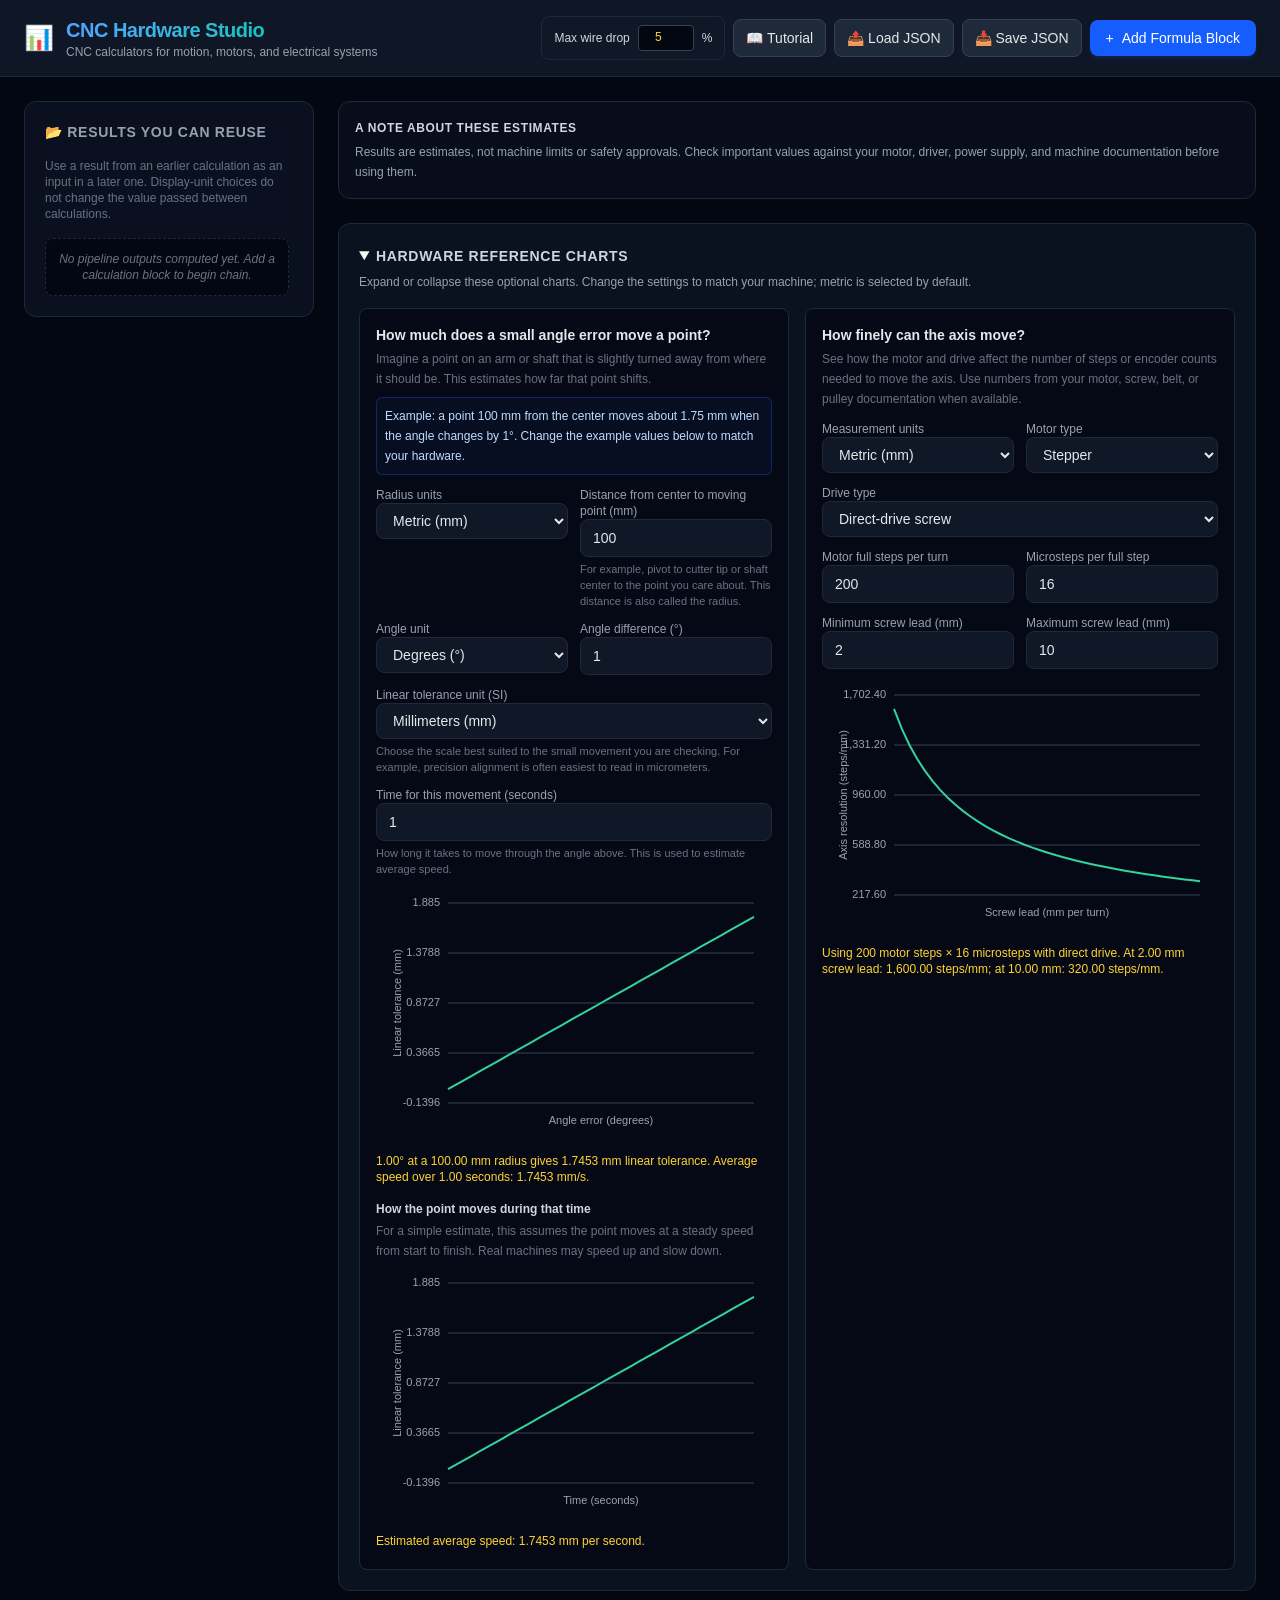
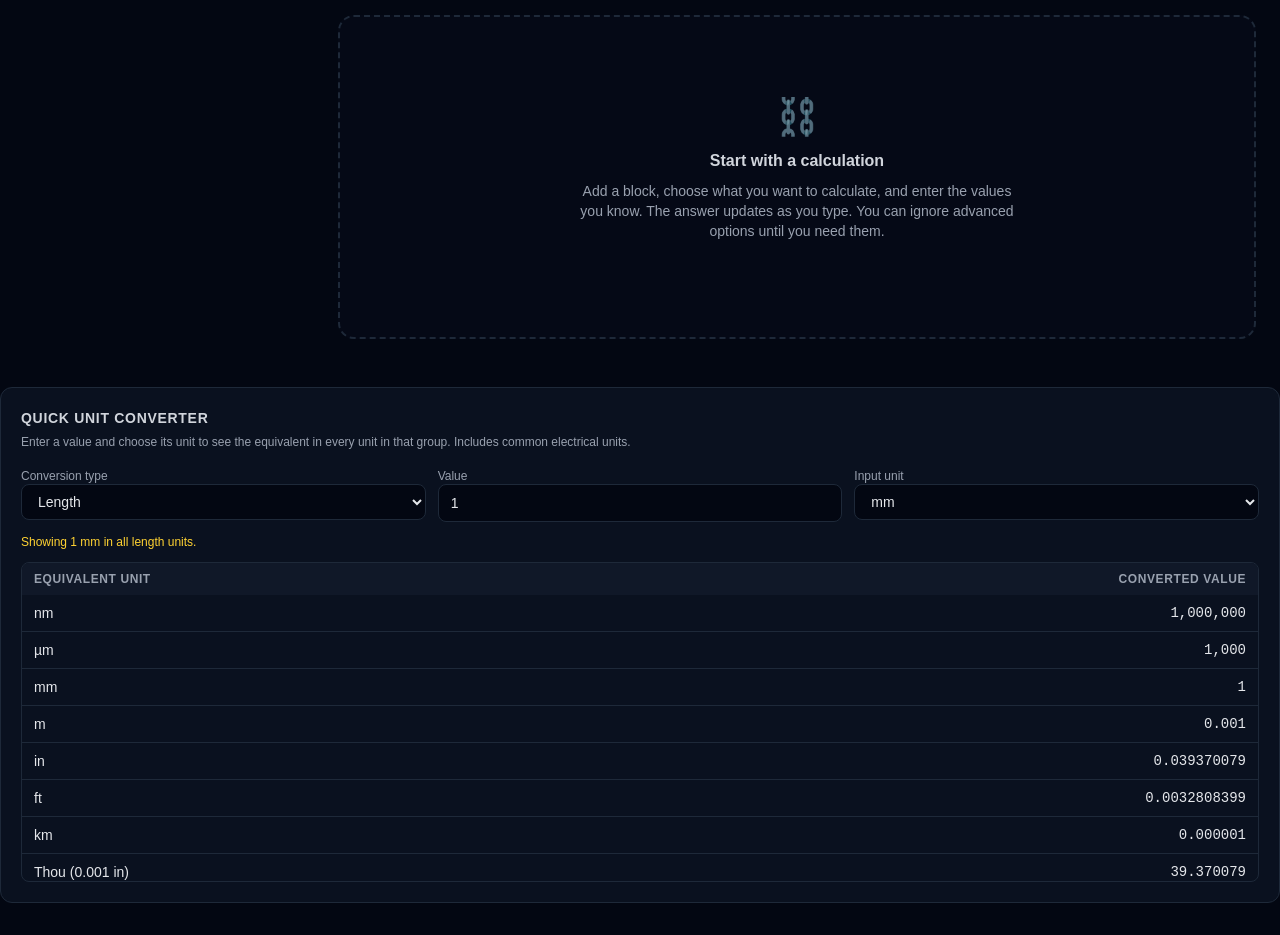
==== commit 007025a1: "updated unit conversion and updated hardware chart Added arcseconds-to-linear-tolerance calculation " ====
--- a/index.html
+++ b/index.html
@@ -119,7 +119,7 @@
                         </p>
                         <div class="mt-3 grid grid-cols-2 gap-3">
                             <label class="space-y-1 text-xs text-gray-400">
-                                Measurement units
+                                Radius units
                                 <select id="angle-unit-system" class="w-full rounded-lg border border-gray-800 bg-gray-900 px-3 py-2 text-sm text-gray-200">
                                     <option value="metric" selected>Metric (mm)</option>
                                     <option value="inch">Inches (in)</option>
@@ -130,10 +130,28 @@
                                 <input id="angle-radius" type="number" min="0.001" step="any" value="100" class="w-full rounded-lg border border-gray-800 bg-gray-900 px-3 py-2 text-sm text-gray-200">
                                 <span class="block text-[11px] leading-4 text-gray-500">For example, pivot to cutter tip or shaft center to the point you care about. This distance is also called the radius.</span>
                             </label>
+                            <label class="space-y-1 text-xs text-gray-400">
+                                Angle unit
+                                <select id="angle-input-unit" class="w-full rounded-lg border border-gray-800 bg-gray-900 px-3 py-2 text-sm text-gray-200">
+                                    <option value="degrees" selected>Degrees (°)</option>
+                                    <option value="arcseconds">Arcseconds (″)</option>
+                                </select>
+                            </label>
+                            <label class="space-y-1 text-xs text-gray-400">
+                                Angle difference (<span data-angle-unit-symbol>°</span>)
+                                <input id="angle-max-degrees" type="number" min="0.000001" step="any" value="1" class="w-full rounded-lg border border-gray-800 bg-gray-900 px-3 py-2 text-sm text-gray-200">
+                            </label>
                             <label class="space-y-1 text-xs text-gray-400 col-span-2">
-                                Angle difference (degrees)
-                                <input id="angle-max-degrees" type="number" min="0.000001" step="any" value="1" class="w-full rounded-lg border border-gray-800 bg-gray-900 px-3 py-2 text-sm text-gray-200">
-                                <span class="block text-[11px] leading-4 text-gray-500">How far the arm or shaft is turned from its intended position. A small angle like 1° can still move a distant point noticeably.</span>
+                                Linear tolerance unit (SI)
+                                <select id="angle-output-unit" class="w-full rounded-lg border border-gray-800 bg-gray-900 px-3 py-2 text-sm text-gray-200">
+                                    <option value="nm">Nanometers (nm)</option>
+                                    <option value="µm">Micrometers (µm)</option>
+                                    <option value="mm" selected>Millimeters (mm)</option>
+                                    <option value="cm">Centimeters (cm)</option>
+                                    <option value="m">Meters (m)</option>
+                                    <option value="km">Kilometers (km)</option>
+                                </select>
+                                <span class="block text-[11px] leading-4 text-gray-500">Choose the scale best suited to the small movement you are checking. For example, precision alignment is often easiest to read in micrometers.</span>
                             </label>
                             <label class="space-y-1 text-xs text-gray-400 col-span-2">
                                 Time for this movement (seconds)
@@ -141,7 +159,7 @@
                                 <span class="block text-[11px] leading-4 text-gray-500">How long it takes to move through the angle above. This is used to estimate average speed.</span>
                             </label>
                         </div>
-                        <canvas id="angle-tolerance-chart" class="mt-3 block h-64 w-full" role="img" aria-label="How far the point moves for each angle difference"></canvas>
+                        <canvas id="angle-tolerance-chart" class="mt-3 block h-64 w-full" role="img" aria-label="Linear tolerance for each angle difference"></canvas>
                         <p id="angle-chart-status" class="mt-2 min-h-5 text-xs text-amber-300" role="status"></p>
                         <h4 class="mt-4 text-xs font-semibold text-gray-300">How the point moves during that time</h4>
                         <p class="mt-1 text-xs leading-5 text-gray-500">For a simple estimate, this assumes the point moves at a steady speed from start to finish. Real machines may speed up and slow down.</p>
@@ -270,2656 +288,7 @@
         </div>
     </section>
 
-    <!-- Embedded Orchestration Engine Logic -->
-    <script type="module">
-        import CncHardwareMath from './cncHardwareMath.js';
-
-        let blockCounter = 0;
-        let activeBlocks = [];
-
-        const excludedFormulas = new Set([
-            'millimetersToInches',
-            'inchesToMillimeters',
-            'metersToFeet',
-            'feetToMeters',
-            'kilogramsToPounds',
-            'poundsToKilograms',
-            'newtonsToPoundForce',
-            'poundForceToNewtons',
-            'newtonMetersToPoundFeet',
-            'poundFeetToNewtonMeters',
-            'newtonMetersToPoundInches',
-            'poundInchesToNewtonMeters',
-            'wattsToHorsepower',
-            'horsepowerToWatts',
-            'stepsPerMmToStepsPerInch',
-            'stepsPerInchToStepsPerMm',
-            'dcWireVoltageDropAwg',
-        ]);
-
-        const formulaParameterRegistry = {
-            estimateStepperSupplyCurrent: {
-                type: 'destructured_object',
-                inputs: [
-                    'supplyVoltage',
-                    'phaseCurrentAmps',
-                    'phaseVoltage',
-                    'windingResistanceOhms',
-                    'energizedPhases',
-                    'driverEfficiency',
-                ],
-            },
-            estimateDcSupplyCurrent: {
-                type: 'array_of_objects',
-                inputs: [
-                    'supplyVoltage',
-                    'loadPowerWatts',
-                    'loadVoltage',
-                    'loadCurrentAmps',
-                    'loadQuantity',
-                    'efficiency',
-                ],
-            },
-            dcWireVoltageDrop: {
-                type: 'positional',
-                inputs: [
-                    'supplyVoltage',
-                    'current',
-                    'oneWayLengthMeters',
-                    'conductorAreaMm2',
-                    'material',
-                ],
-            },
-            electricalPowerFromShaft: {
-                type: 'positional',
-                inputs: ['shaftPowerWatts', 'motorDriveEfficiency'],
-            },
-        };
-        const resultUnitOptions = {
-            length: {
-                default: 'mm',
-                units: [
-                    { label: 'nm', toBase: 1e-9 },
-                    { label: 'µm', toBase: 1e-6 },
-                    { label: 'mm', toBase: 1e-3 },
-                    { label: 'm', toBase: 1 },
-                    { label: 'in', toBase: 0.0254 },
-                    { label: 'ft', toBase: 0.3048 },
-                ],
-            },
-            resolution: {
-                default: 'steps/mm',
-                units: [
-                    { label: 'steps/mm', toBase: 1000 },
-                    { label: 'steps/in', toBase: 1 / 0.0254 },
-                ],
-            },
-            countResolution: {
-                default: 'counts/mm',
-                units: [
-                    { label: 'counts/mm', toBase: 1000 },
-                    { label: 'counts/in', toBase: 1 / 0.0254 },
-                ],
-            },
-            displacementPerCount: {
-                default: 'mm/step or count',
-                units: [
-                    { label: 'nm/step or count', toBase: 1e-9 },
-                    { label: 'µm/step or count', toBase: 1e-6 },
-                    { label: 'mm/step or count', toBase: 1e-3 },
-                    { label: 'in/step or count', toBase: 0.0254 },
-                ],
-            },
-            speed: {
-                default: 'mm/min',
-                units: [
-                    { label: 'mm/min', toBase: 1e-3 },
-                    { label: 'm/min', toBase: 1 },
-                    { label: 'in/min', toBase: 0.0254 },
-                    { label: 'ft/min', toBase: 0.3048 },
-                ],
-            },
-            current: {
-                default: 'A',
-                units: [
-                    { label: 'µA', toBase: 1e-6 },
-                    { label: 'mA', toBase: 1e-3 },
-                    { label: 'A', toBase: 1 },
-                    { label: 'kA', toBase: 1e3 },
-                ],
-            },
-            voltage: {
-                default: 'V',
-                units: [
-                    { label: 'µV', toBase: 1e-6 },
-                    { label: 'mV', toBase: 1e-3 },
-                    { label: 'V', toBase: 1 },
-                    { label: 'kV', toBase: 1e3 },
-                ],
-            },
-            power: {
-                default: 'W',
-                units: [
-                    { label: 'mW', toBase: 1e-3 },
-                    { label: 'W', toBase: 1 },
-                    { label: 'kW', toBase: 1e3 },
-                    { label: 'MW', toBase: 1e6 },
-                ],
-            },
-            apparentPower: {
-                default: 'VA',
-                units: [
-                    { label: 'mVA', toBase: 1e-3 },
-                    { label: 'VA', toBase: 1 },
-                    { label: 'kVA', toBase: 1e3 },
-                    { label: 'MVA', toBase: 1e6 },
-                ],
-            },
-            reactivePower: {
-                default: 'var',
-                units: [
-                    { label: 'mvar', toBase: 1e-3 },
-                    { label: 'var', toBase: 1 },
-                    { label: 'kvar', toBase: 1e3 },
-                    { label: 'Mvar', toBase: 1e6 },
-                ],
-            },
-            resistance: {
-                default: 'Ω',
-                units: [
-                    { label: 'mΩ', toBase: 1e-3 },
-                    { label: 'Ω', toBase: 1 },
-                    { label: 'kΩ', toBase: 1e3 },
-                    { label: 'MΩ', toBase: 1e6 },
-                ],
-            },
-            frequency: {
-                default: 'Hz',
-                units: [
-                    { label: 'Hz', toBase: 1 },
-                    { label: 'kHz', toBase: 1e3 },
-                    { label: 'MHz', toBase: 1e6 },
-                ],
-            },
-            energy: {
-                default: 'J',
-                units: [
-                    { label: 'mJ', toBase: 1e-3 },
-                    { label: 'J', toBase: 1 },
-                    { label: 'kJ', toBase: 1e3 },
-                ],
-            },
-            inductance: {
-                default: 'H',
-                units: [
-                    { label: 'µH', toBase: 1e-6 },
-                    { label: 'mH', toBase: 1e-3 },
-                    { label: 'H', toBase: 1 },
-                ],
-            },
-            capacitance: {
-                default: 'F',
-                units: [
-                    { label: 'pF', toBase: 1e-12 },
-                    { label: 'nF', toBase: 1e-9 },
-                    { label: 'µF', toBase: 1e-6 },
-                    { label: 'mF', toBase: 1e-3 },
-                    { label: 'F', toBase: 1 },
-                ],
-            },
-            torque: {
-                default: 'N·m',
-                units: [
-                    { label: 'µN·m', toBase: 1e-6 },
-                    { label: 'mN·m', toBase: 1e-3 },
-                    { label: 'N·m', toBase: 1 },
-                    { label: 'N·cm', toBase: 0.01 },
-                    { label: 'N·mm', toBase: 0.001 },
-                    { label: 'lb·in', toBase: 0.1129848290276 },
-                    { label: 'lb·ft', toBase: 1.3558179483314 },
-                ],
-            },
-            area: {
-                default: 'mm²',
-                units: [
-                    { label: 'mm²', toBase: 1e-6 },
-                    { label: 'cm²', toBase: 1e-4 },
-                    { label: 'm²', toBase: 1 },
-                    { label: 'in²', toBase: 0.00064516 },
-                ],
-            },
-            angle: {
-                default: 'rad',
-                units: [
-                    { label: 'rad', toBase: 1 },
-                    { label: '°', toBase: Math.PI / 180 },
-                ],
-            },
-            mass: {
-                default: 'kg',
-                units: [
-                    { label: 'g', toBase: 0.001 },
-                    { label: 'kg', toBase: 1 },
-                    { label: 'lb', toBase: 0.45359237 },
-                ],
-            },
-            force: {
-                default: 'N',
-                units: [
-                    { label: 'mN', toBase: 1e-3 },
-                    { label: 'N', toBase: 1 },
-                    { label: 'lbf', toBase: 4.4482216152605 },
-                ],
-            },
-        };
-        const formulaResultUnits = {
-            stepperScrewStepsPerMm: { dimension: 'resolution', nativeFactor: 1000 },
-            stepperDirectScrewStepsPerMm: { dimension: 'resolution', nativeFactor: 1000 },
-            stepperPureBeltStepsPerMm: { dimension: 'resolution', nativeFactor: 1000 },
-            servoScrewCountsPerMm: { dimension: 'countResolution', nativeFactor: 1000 },
-            servoDirectScrewCountsPerMm: { dimension: 'countResolution', nativeFactor: 1000 },
-            getMechanicalResolution: { dimension: 'displacementPerCount', nativeFactor: 1e-3 },
-            stepperMaxTargetVoltage: { dimension: 'voltage' },
-            estimateTotalPsuCurrent: { dimension: 'current' },
-            dcCurrentFromPower: { dimension: 'current' },
-            currentFromVoltageAndResistance: { dimension: 'current' },
-            singlePhaseAcCurrent: { dimension: 'current' },
-            threePhaseAcCurrent: { dimension: 'current' },
-            acRmsVoltageToPeak: { dimension: 'voltage' },
-            acPeakVoltageToRms: { dimension: 'voltage' },
-            acRmsCurrentToPeak: { dimension: 'current' },
-            acPeakCurrentToRms: { dimension: 'current' },
-            singlePhaseAcApparentPower: { dimension: 'apparentPower' },
-            threePhaseAcApparentPower: { dimension: 'apparentPower' },
-            singlePhaseAcRealPower: { dimension: 'power' },
-            threePhaseAcRealPower: { dimension: 'power' },
-            singlePhaseAcReactivePower: { dimension: 'reactivePower' },
-            threePhaseAcReactivePower: { dimension: 'reactivePower' },
-            singlePhaseAcPowerFactor: { unit: 'ratio' },
-            threePhaseAcPowerFactor: { unit: 'ratio' },
-            seriesRlcImpedanceOhms: { dimension: 'resistance' },
-            seriesRlcCurrentAmps: { dimension: 'current' },
-            seriesRlcPowerFactor: { unit: 'ratio' },
-            seriesRlcPhaseAngleRadians: { dimension: 'angle' },
-            inductiveReactanceOhms: { dimension: 'resistance' },
-            capacitiveReactanceOhms: { dimension: 'resistance' },
-            lcResonantFrequencyHz: { dimension: 'frequency' },
-            inductorEnergyJoules: { dimension: 'energy' },
-            capacitorEnergyJoules: { dimension: 'energy' },
-            inductanceFromVoltageAndCurrentRamp: { dimension: 'inductance' },
-            capacitanceFromCurrentAndVoltageRamp: { dimension: 'capacitance' },
-            estimateDcSupplyCurrent: { dimension: 'current' },
-            estimateStepperSupplyCurrent: { dimension: 'current' },
-            awgToSquareMillimeters: { dimension: 'area', nativeFactor: 1e-6 },
-            dcWireVoltageDrop: { dimension: 'voltage' },
-            dcWireVoltageDropAwg: { dimension: 'voltage' },
-            dcPowerWatts: { dimension: 'power' },
-            electricalPowerFromShaft: { dimension: 'power' },
-            maxFeedRateByFrequency: { dimension: 'speed', nativeFactor: 1e-3 },
-            cylinderInertia: { unit: 'kg·m²' },
-            reflectedLinearLoadInertia: { unit: 'kg·m²' },
-            getInertiaRatio: { unit: ':1' },
-            requiredTorqueForThrust: { dimension: 'torque' },
-            torqueAndRpmToWatts: { dimension: 'power' },
-            millimetersToInches: { dimension: 'length', nativeFactor: 0.0254 },
-            inchesToMillimeters: { dimension: 'length', nativeFactor: 1e-3 },
-            metersToFeet: { dimension: 'length', nativeFactor: 0.3048 },
-            feetToMeters: { dimension: 'length' },
-            kilogramsToPounds: { dimension: 'mass', nativeFactor: 0.45359237 },
-            poundsToKilograms: { dimension: 'mass' },
-            newtonsToPoundForce: { dimension: 'force', nativeFactor: 4.4482216152605 },
-            poundForceToNewtons: { dimension: 'force' },
-            newtonMetersToPoundFeet: { dimension: 'torque', nativeFactor: 1.3558179483314 },
-            poundFeetToNewtonMeters: { dimension: 'torque' },
-            newtonMetersToPoundInches: { dimension: 'torque', nativeFactor: 0.1129848290276 },
-            poundInchesToNewtonMeters: { dimension: 'torque' },
-            wattsToHorsepower: { dimension: 'power', nativeFactor: 745.6998715822702 },
-            horsepowerToWatts: { dimension: 'power' },
-            stepsPerMmToStepsPerInch: { dimension: 'resolution', nativeFactor: 1 / 0.0254 },
-            stepsPerInchToStepsPerMm: { dimension: 'resolution', nativeFactor: 1000 },
-            calibrateSteps: { unit: 'steps or counts' },
-        };
-        const formulaDisplayNames = {
-            stepperScrewStepsPerMm: 'Stepper: belt-driven screw steps per distance',
-            stepperDirectScrewStepsPerMm: 'Stepper: direct-drive screw steps per distance',
-            stepperPureBeltStepsPerMm: 'Stepper: belt axis steps per distance',
-            servoScrewCountsPerMm: 'Servo: belt-driven screw counts per distance',
-            servoDirectScrewCountsPerMm: 'Servo: direct-drive screw counts per distance',
-            getMechanicalResolution: 'Axis movement per step or count',
-            stepperMaxTargetVoltage: 'Estimated maximum stepper driver voltage',
-            estimateTotalPsuCurrent: 'Estimated shared motor supply current',
-            dcCurrentFromPower: 'DC current from power and voltage',
-            currentFromVoltageAndResistance: 'Current from voltage and resistance',
-            singlePhaseAcCurrent: 'Single-phase AC current',
-            threePhaseAcCurrent: 'Three-phase AC current',
-            dcPowerWatts: 'DC power from voltage and current',
-            maxFeedRateByFrequency: 'Maximum axis speed from controller pulse rate',
-            requiredTorqueForThrust: 'Motor torque needed for linear force',
-            torqueAndRpmToWatts: 'Shaft power from torque and speed',
-            calibrateSteps: 'Calibrate steps or counts from a measured move',
-        };
-        const formulaDescriptions = {
-            stepperScrewStepsPerMm: 'Finds how many controller steps move a screw-driven axis by one millimeter. Use this when a belt or gear connects the motor to the screw.',
-            stepperDirectScrewStepsPerMm: 'Finds how many controller steps move a directly coupled screw-driven axis by one millimeter.',
-            stepperPureBeltStepsPerMm: 'Finds how many controller steps move a belt axis by one millimeter, using belt pitch and pulley teeth.',
-            servoScrewCountsPerMm: 'Finds how many encoder counts move a screw-driven servo axis by one millimeter. Use this when a belt or gear connects the motor to the screw.',
-            servoDirectScrewCountsPerMm: 'Finds how many encoder counts move a directly coupled servo screw by one millimeter.',
-            dcCurrentFromPower: 'Calculates the current a DC load draws from its power and supply voltage.',
-            dcPowerWatts: 'Calculates electrical power from voltage multiplied by current.',
-            maxFeedRateByFrequency: 'Estimates the fastest axis speed the controller can command at the chosen steps-per-millimeter setting.',
-            calibrateSteps: 'Adjusts a steps-per-unit setting using the commanded move and the distance the machine actually moved.',
-            requiredTorqueForThrust: 'Estimates screw-shaft torque needed to produce a chosen linear force.',
-            getMechanicalResolution: 'Shows the smallest axis movement represented by one step or encoder count.',
-        };
-        const formulaInputOptions = {
-            'dcWireVoltageDrop.material': [
-                { value: 'copper', label: 'Copper' },
-                { value: 'aluminum', label: 'Aluminum' },
-            ],
-        };
-        const optionalFormulaParameters = new Set([
-            'estimateStepperSupplyCurrent.phaseVoltage',
-            'estimateStepperSupplyCurrent.windingResistanceOhms',
-            'estimateDcSupplyCurrent.loadPowerWatts',
-        ]);
-        const formulaParameterDefaults = {
-            'estimateStepperSupplyCurrent.energizedPhases': 2,
-            'estimateStepperSupplyCurrent.driverEfficiency': 0.9,
-            'estimateDcSupplyCurrent.supplyVoltage': 24,
-            'estimateDcSupplyCurrent.loadVoltage': 24,
-            'estimateDcSupplyCurrent.loadCurrentAmps': 0,
-            'estimateDcSupplyCurrent.loadQuantity': 1,
-            'estimateDcSupplyCurrent.efficiency': 1,
-            'dcWireVoltageDrop.supplyVoltage': 48,
-            'dcWireVoltageDrop.current': 0,
-            'dcWireVoltageDrop.oneWayLengthMeters': 12,
-            'dcWireVoltageDrop.conductorAreaMm2': 2.5,
-            'dcWireVoltageDrop.material': 'copper',
-            'electricalPowerFromShaft.motorDriveEfficiency': 0.8,
-        };
-        const formulaInputDescriptions = {
-            stepperScrewStepsPerMm: {
-                motorSteps: 'Full-step count for one motor revolution, usually 200 for a 1.8° stepper. Find it in the motor datasheet.',
-                microstepping: 'Driver setting for how many microsteps divide each full motor step, such as 8 or 16.',
-                driveTeeth: 'Number of teeth on the motor/input pulley or gear.',
-                drivenTeeth: 'Number of teeth on the screw/output pulley or gear. The transmission ratio is driven teeth ÷ drive teeth.',
-                screwLead: 'Distance the screw moves in one revolution, in millimeters. This is lead (travel per turn), not thread pitch unless they are equal.',
-            },
-            stepperDirectScrewStepsPerMm: {
-                motorSteps: 'Full-step count for one motor revolution, usually 200 for a 1.8° stepper. Find it in the motor datasheet.',
-                microstepping: 'Driver setting for how many microsteps divide each full motor step, such as 8 or 16.',
-                screwLead: 'Distance the directly driven screw moves in one revolution, in millimeters.',
-            },
-            stepperPureBeltStepsPerMm: {
-                motorSteps: 'Full-step count for one motor revolution, usually 200 for a 1.8° stepper.',
-                microstepping: 'Driver setting for how many microsteps divide each full motor step, such as 8 or 16.',
-                beltPitch: 'Distance between neighboring belt teeth, in millimeters (for example, 2 mm GT2 belt).',
-                pulleyTeeth: 'Number of teeth on the motor pulley. Belt travel per motor turn is pitch × tooth count.',
-            },
-            servoScrewCountsPerMm: {
-                encoderPpr: 'Encoder pulses (lines) per motor revolution before quadrature decoding. This formula multiplies the value by 4.',
-                driveTeeth: 'Number of teeth on the motor/input pulley or gear.',
-                drivenTeeth: 'Number of teeth on the screw/output pulley or gear. The transmission ratio is driven teeth ÷ drive teeth.',
-                screwLead: 'Distance the screw moves in one revolution, in millimeters. This is lead (travel per turn), not thread pitch unless equal.',
-            },
-            servoDirectScrewCountsPerMm: {
-                encoderPpr: 'Encoder pulses (lines) per motor revolution before quadrature decoding. This formula multiplies the value by 4.',
-                screwLead: 'Distance the directly driven screw moves in one revolution, in millimeters.',
-            },
-            getMechanicalResolution: {
-                stepsOrCountsPerMm: 'Configured motor steps or encoder counts required to move the axis by 1 mm. The result is millimeters per step/count.',
-            },
-            stepperMaxTargetVoltage: {
-                inductanceMh: 'Motor phase inductance in millihenries (mH), usually listed on the motor datasheet. This estimate expects mH, not H.',
-            },
-            estimateTotalPsuCurrent: {
-                maxCurrentPerMotor: 'Estimated DC supply current for one motor, in amperes. Use supply-side current, not the motor winding/phase-current rating.',
-                totalMotors: 'Number of motors connected to the shared DC power supply.',
-            },
-            dcCurrentFromPower: {
-                powerWatts: 'DC electrical load power in watts. Enter the power consumed by the equipment.',
-                voltage: 'DC supply voltage across the load, in volts. The estimate divides power by this voltage.',
-            },
-            currentFromVoltageAndResistance: {
-                voltage: 'DC voltage applied across the resistor, in volts.',
-                resistanceOhms: 'Resistance between the two measurement points, in ohms (Ω).',
-            },
-            singlePhaseAcCurrent: {
-                powerWatts: 'Single-phase AC real power consumed by the load, in watts (W).',
-                voltage: 'Single-phase AC RMS supply voltage in volts (V), normally the effective value shown on an AC meter.',
-                powerFactor: 'Ratio of real power to apparent power for this AC load, from greater than 0 to 1. Use 1 for an ideal resistive load.',
-            },
-            threePhaseAcCurrent: {
-                powerWatts: 'Total three-phase real power consumed by the balanced load, in watts (W).',
-                lineVoltage: 'Three-phase line-to-line RMS voltage, measured between two phase wires.',
-                powerFactor: 'Ratio of real power to apparent power for the balanced AC load, from greater than 0 to 1.',
-            },
-            acRmsVoltageToPeak: {
-                voltageRms: 'Effective (RMS) voltage of a sinusoidal AC waveform, in volts. The result is its peak voltage.',
-            },
-            acPeakVoltageToRms: {
-                voltagePeak: 'Maximum voltage of a sinusoidal AC waveform, in volts. The result is its effective RMS voltage.',
-            },
-            acRmsCurrentToPeak: {
-                currentRms: 'Effective (RMS) current of a sinusoidal AC waveform, in amperes. The result is its peak current.',
-            },
-            acPeakCurrentToRms: {
-                currentPeak: 'Maximum current of a sinusoidal AC waveform, in amperes. The result is its effective RMS current.',
-            },
-            singlePhaseAcApparentPower: {
-                voltageRms: 'Single-phase AC supply voltage measured in RMS volts.',
-                currentRms: 'Single-phase AC load current measured in RMS amperes.',
-            },
-            threePhaseAcApparentPower: {
-                lineVoltageRms: 'Balanced three-phase line-to-line supply voltage in RMS volts.',
-                lineCurrentRms: 'Balanced three-phase line current in RMS amperes.',
-            },
-            singlePhaseAcRealPower: {
-                voltageRms: 'Single-phase AC supply voltage measured in RMS volts.',
-                currentRms: 'Single-phase AC load current measured in RMS amperes.',
-                powerFactor: 'Fraction of single-phase apparent power that is real/useful power, from 0 to 1.',
-            },
-            threePhaseAcRealPower: {
-                lineVoltageRms: 'Balanced three-phase line-to-line supply voltage in RMS volts.',
-                lineCurrentRms: 'Balanced three-phase line current in RMS amperes.',
-                powerFactor: 'Fraction of balanced three-phase apparent power that is real/useful power, from 0 to 1.',
-            },
-            singlePhaseAcReactivePower: {
-                voltageRms: 'Single-phase AC supply voltage measured in RMS volts.',
-                currentRms: 'Single-phase AC load current measured in RMS amperes.',
-                powerFactor: 'Ratio of real power to apparent power, from 0 to 1. The result is reactive-power magnitude only.',
-            },
-            threePhaseAcReactivePower: {
-                lineVoltageRms: 'Balanced three-phase line-to-line supply voltage in RMS volts.',
-                lineCurrentRms: 'Balanced three-phase line current in RMS amperes.',
-                powerFactor: 'Ratio of real power to apparent power, from 0 to 1. The result is reactive-power magnitude only.',
-            },
-            singlePhaseAcPowerFactor: {
-                realPowerWatts: 'Single-phase AC real power delivered to the load, in watts (W).',
-                voltageRms: 'Single-phase AC supply voltage measured in RMS volts.',
-                currentRms: 'Single-phase AC load current measured in RMS amperes.',
-            },
-            threePhaseAcPowerFactor: {
-                realPowerWatts: 'Total balanced three-phase real power delivered to the load, in watts (W).',
-                lineVoltageRms: 'Balanced three-phase line-to-line supply voltage in RMS volts.',
-                lineCurrentRms: 'Balanced three-phase line current in RMS amperes.',
-            },
-            seriesRlcImpedanceOhms: {
-                resistanceOhms: 'Resistance of the series circuit in ohms (Ω).',
-                inductanceHenries: 'Inductance of the series circuit in henries (H). If your component is labeled in mH, divide that number by 1,000; for example, 2.8 mH = 0.0028 H.',
-                capacitanceFarads: 'Capacitance of the series circuit in farads (F). Convert µF to F by dividing by 1,000,000.',
-                frequencyHz: 'Frequency of the AC source connected to the series RLC circuit, in hertz (Hz).',
-            },
-            seriesRlcCurrentAmps: {
-                voltageRms: 'RMS AC source voltage applied to the series RLC circuit, in volts.',
-                resistanceOhms: 'Resistance in the series RLC circuit, in ohms (Ω).',
-                inductanceHenries: 'Inductance in the series RLC circuit, in henries (H). Convert a datasheet value in mH to H by dividing by 1,000.',
-                capacitanceFarads: 'Capacitance in the series RLC circuit, in farads (F). Convert µF to F by dividing by 1,000,000.',
-                frequencyHz: 'AC source frequency for the series RLC circuit, in hertz (Hz).',
-            },
-            seriesRlcPowerFactor: {
-                resistanceOhms: 'Resistance in the series RLC circuit, in ohms (Ω).',
-                inductanceHenries: 'Inductance in the series RLC circuit, in henries (H). Convert a datasheet value in mH to H by dividing by 1,000.',
-                capacitanceFarads: 'Capacitance in the series RLC circuit, in farads (F). Convert µF to F by dividing by 1,000,000.',
-                frequencyHz: 'AC source frequency for the series RLC circuit, in hertz (Hz).',
-            },
-            seriesRlcPhaseAngleRadians: {
-                resistanceOhms: 'Resistance in the series RLC circuit, in ohms (Ω).',
-                inductanceHenries: 'Inductance in the series RLC circuit, in henries (H). Convert a datasheet value in mH to H by dividing by 1,000.',
-                capacitanceFarads: 'Capacitance in the series RLC circuit, in farads (F). Convert µF to F by dividing by 1,000,000.',
-                frequencyHz: 'AC source frequency for the series RLC circuit, in hertz (Hz).',
-            },
-            inductiveReactanceOhms: {
-                inductanceHenries: 'Inductor value in henries (H). If the component is labeled in mH, divide that number by 1,000 before entering it.',
-                frequencyHz: 'Frequency of the AC signal through the inductor, in hertz (Hz).',
-            },
-            capacitiveReactanceOhms: {
-                capacitanceFarads: 'Capacitor value in farads (F). Convert the common µF rating to F by dividing by 1,000,000.',
-                frequencyHz: 'Frequency of the AC signal through the capacitor, in hertz (Hz).',
-            },
-            lcResonantFrequencyHz: {
-                inductanceHenries: 'Inductor value in henries (H). Convert a component rating in mH to H by dividing by 1,000.',
-                capacitanceFarads: 'Capacitor value in farads (F). Convert µF to F by dividing by 1,000,000.',
-            },
-            inductorEnergyJoules: {
-                inductanceHenries: 'Inductor value in henries (H). Convert a component rating in mH to H by dividing by 1,000.',
-                currentAmps: 'Current flowing through the inductor, in amperes (A).',
-            },
-            capacitorEnergyJoules: {
-                capacitanceFarads: 'Capacitor value in farads (F). Convert µF to F by dividing by 1,000,000.',
-                voltage: 'Voltage across the capacitor, in volts (V), at the moment its stored energy is being calculated.',
-            },
-            inductanceFromVoltageAndCurrentRamp: {
-                voltage: 'Voltage applied across the inductor while current is changing, in volts (V).',
-                currentChangeAmps: 'Measured change in inductor current during the ramp, in amperes (A).',
-                timeSeconds: 'Time taken for the measured current change, in seconds (s).',
-            },
-            capacitanceFromCurrentAndVoltageRamp: {
-                currentAmps: 'Current flowing into or out of the capacitor during the ramp, in amperes (A).',
-                voltageChange: 'Measured change in capacitor voltage during the ramp, in volts (V).',
-                timeSeconds: 'Time taken for the measured voltage change, in seconds (s).',
-            },
-            estimateStepperSupplyCurrent: {
-                supplyVoltage: 'DC voltage supplied to the stepper driver, in volts (V). The result is estimated DC supply current, not motor phase current.',
-                phaseCurrentAmps: 'Motor winding (phase) current in amperes (A), typically from the motor/driver rating. This is not the DC supply current.',
-                phaseVoltage: 'Voltage across one motor winding/phase, in volts (V). Enter this OR winding resistance, not both.',
-                windingResistanceOhms: 'Resistance of one motor winding/phase, in ohms (Ω). Enter this OR phase voltage, not both.',
-                energizedPhases: 'Number of motor phases assumed to draw power at once: 1 or 2. The estimate defaults to 2.',
-                driverEfficiency: 'Estimated driver efficiency as a fraction from greater than 0 to 1; for example, 0.9 means 90%.',
-            },
-            estimateDcSupplyCurrent: {
-                supplyVoltage: 'DC supply output voltage, in volts (V).',
-                loadPowerWatts: 'Power for one load group, in watts (W). Leave blank and enter load voltage and current instead.',
-                loadVoltage: 'Voltage across each load, in volts (V), used with load current when load power is blank.',
-                loadCurrentAmps: 'Current per load, in amperes (A), used with load voltage when load power is blank.',
-                loadQuantity: 'Number of identical loads represented by this load group.',
-                efficiency: 'PSU efficiency as a fraction greater than 0 and at most 1; for example, 0.85 means 85%.',
-            },
-            electricalPowerFromShaft: {
-                shaftPowerWatts: 'Mechanical power delivered at the motor shaft, in watts (W).',
-                motorDriveEfficiency: 'Estimated combined motor and drive efficiency as a fraction greater than 0 and at most 1. Replace the default with manufacturer data when available.',
-            },
-            awgToSquareMillimeters: {
-                awg: 'American Wire Gauge size from 0 to 40. Smaller AWG numbers indicate thicker wire; the result is conductor area in mm².',
-            },
-            dcPowerWatts: {
-                voltage: 'DC voltage across the load, in volts (V). This formula calculates DC power as voltage × current.',
-                current: 'DC current drawn by the load, in amperes (A). This formula calculates DC power as voltage × current.',
-            },
-            maxFeedRateByFrequency: {
-                controllerHz: 'Controller’s maximum step-pulse rate, in pulses per second (Hz). Check the controller or firmware specification.',
-                stepsOrCountsPerMm: 'Axis steps or encoder counts required to travel 1 mm. Higher resolution lowers the calculated maximum feed rate.',
-            },
-            cylinderInertia: {
-                massKg: 'Mass of the rotating cylindrical part, in kilograms (kg).',
-                radiusMeter: 'Radius of the cylinder from its rotation axis to its outer surface, in meters. Use half the diameter.',
-            },
-            reflectedLinearLoadInertia: {
-                totalMovingMassKg: 'Total mass that moves with this axis (gantry, carriage, workpiece, and attached hardware), in kilograms.',
-                screwLeadMeter: 'Linear travel of the screw per revolution, in meters (for example, 5 mm = 0.005 m).',
-                gearRatio: 'Motor revolutions per screw revolution. Enter 1 for direct drive; a 3:1 reduction is entered as 3.',
-            },
-            getInertiaRatio: {
-                totalLoadInertia: 'Total load inertia reflected to the motor shaft, in kg·m². Include the driven parts and transmission.',
-                motorInertia: 'Rotor inertia of the selected motor, in kg·m², from its datasheet.',
-            },
-            requiredTorqueForThrust: {
-                targetThrustNewton: 'Linear force the motor/screw must produce, including cutting and friction forces, in newtons (N).',
-                screwLeadMeter: 'Screw travel per revolution in meters (for example, 5 mm = 0.005 m). Smaller lead generally requires less torque for the same force.',
-                efficiency: 'Mechanical efficiency of the screw drive: the fraction of motor torque converted into useful linear force. Enter 0–1 (for example, 0.85 for 85%).',
-            },
-            torqueAndRpmToWatts: {
-                torqueNm: 'Rotational torque at the shaft, in newton-meters (N·m).',
-                rpm: 'Shaft rotational speed in revolutions per minute (rpm).',
-            },
-            calibrateSteps: {
-                currentSteps: 'Current controller setting in steps or counts per unit of distance.',
-                commandedDistance: 'Distance the controller was told to move. Use the machine’s configured distance unit.',
-                actualDistance: 'Distance the axis physically moved, measured in the same units as commandedDistance.',
-            },
-        };
-
-        function getFunctionArgs(func, formulaName) {
-            const registeredParameters = formulaParameterRegistry[formulaName]?.inputs;
-            if (registeredParameters) {
-                return registeredParameters.map((name) => ({
-                    name,
-                    defaultValue: optionalFormulaParameters.has(`${formulaName}.${name}`)
-                        ? null
-                        : formulaParameterDefaults[`${formulaName}.${name}`] ?? 0,
-                    optional: optionalFormulaParameters.has(`${formulaName}.${name}`),
-                }));
-            }
-
-            const source = func.toString();
-            const openingParen = source.indexOf('(');
-            if (openingParen < 0) return null;
-
-            let depth = 0;
-            let quote = null;
-            let escaped = false;
-            let closingParen = -1;
-            for (let index = openingParen; index < source.length; index += 1) {
-                const character = source[index];
-                const nextCharacter = source[index + 1];
-                if (quote) {
-                    if (escaped) escaped = false;
-                    else if (character === '\\') escaped = true;
-                    else if (character === quote) quote = null;
-                    continue;
-                }
-                if (character === '"' || character === "'" || character === '`') {
-                    quote = character;
-                } else if (character === '/' && nextCharacter === '*') {
-                    const commentEnd = source.indexOf('*/', index + 2);
-                    if (commentEnd < 0) return null;
-                    index = commentEnd + 1;
-                } else if (character === '/' && nextCharacter === '/') {
-                    const commentEnd = source.indexOf('\n', index + 2);
-                    if (commentEnd < 0) break;
-                    index = commentEnd;
-                } else if (character === '(') {
-                    depth += 1;
-                } else if (character === ')') {
-                    depth -= 1;
-                    if (depth === 0) {
-                        closingParen = index;
-                        break;
-                    }
-                }
-            }
-            if (closingParen < 0) return null;
-
-            const parameterList = source.slice(openingParen + 1, closingParen).trim();
-            if (!parameterList) return [];
-            const parameterParts = [];
-            let start = 0;
-            let parentheses = 0;
-            let brackets = 0;
-            let braces = 0;
-            quote = null;
-            escaped = false;
-            for (let index = 0; index < parameterList.length; index += 1) {
-                const character = parameterList[index];
-                const nextCharacter = parameterList[index + 1];
-                if (quote) {
-                    if (escaped) escaped = false;
-                    else if (character === '\\') escaped = true;
-                    else if (character === quote) quote = null;
-                    continue;
-                }
-                if (character === '"' || character === "'" || character === '`') {
-                    quote = character;
-                } else if (character === '/' && nextCharacter === '*') {
-                    const commentEnd = parameterList.indexOf('*/', index + 2);
-                    if (commentEnd < 0) return null;
-                    index = commentEnd + 1;
-                } else if (character === '/' && nextCharacter === '/') {
-                    const commentEnd = parameterList.indexOf('\n', index + 2);
-                    if (commentEnd < 0) break;
-                    index = commentEnd;
-                } else if (character === '(') {
-                    parentheses += 1;
-                } else if (character === ')') {
-                    parentheses -= 1;
-                } else if (character === '[') {
-                    brackets += 1;
-                } else if (character === ']') {
-                    brackets -= 1;
-                } else if (character === '{') {
-                    braces += 1;
-                } else if (character === '}') {
-                    braces -= 1;
-                } else if (
-                    character === ',' &&
-                    parentheses === 0 &&
-                    brackets === 0 &&
-                    braces === 0
-                ) {
-                    parameterParts.push(parameterList.slice(start, index).trim());
-                    start = index + 1;
-                }
-            }
-            parameterParts.push(parameterList.slice(start).trim());
-
-            const parameters = parameterParts
-                .filter((parameter) => parameter.length > 0)
-                .map((parameter) => {
-                const match = parameter.trim().match(
-                    /^([A-Za-z_$][\w$]*)(?:\s*=\s*([+-]?(?:\d+\.?\d*|\.\d+)(?:e[+-]?\d+)?))?$/i,
-                );
-                if (!match) return null;
-                return { name: match[1], defaultValue: match[2] === undefined ? 0 : Number(match[2]) };
-            });
-            return parameters.some((parameter) => parameter === null) ? null : parameters;
-        }
-
-        const formulaArguments = new Map(
-            Object.entries(CncHardwareMath)
-                .filter(([name, formula]) => !excludedFormulas.has(name) && typeof formula === 'function')
-                .map(([name, formula]) => [name, getFunctionArgs(formula, name)])
-                .filter(([, args]) => args !== null),
-        );
-        const availableFormulas = [...formulaArguments.keys()];
-        const graphProfiles = {
-            requiredTorqueForThrust: {
-                input: 'targetThrustNewton',
-                min: 0,
-                max: 2500,
-                samples: 26,
-                xLabel: 'Required machine thrust force (N)',
-                yLabel: 'Required motor torque (N·m)',
-            },
-            estimateDcSupplyCurrent: {
-                input: 'loadPowerWatts',
-                min: 0,
-                max: 1000,
-                samples: 51,
-                xLabel: 'Load power (W)',
-                yLabel: 'Estimated supply current (A)',
-            },
-            electricalPowerFromShaft: {
-                input: 'shaftPowerWatts',
-                min: 0,
-                max: 1500,
-                samples: 40,
-                xLabel: 'Mechanical shaft power (W)',
-                yLabel: 'Estimated electrical input power (W)',
-            },
-            estimateStepperSupplyCurrent: {
-                input: 'supplyVoltage',
-                min: 12,
-                max: 48,
-                samples: 51,
-                xLabel: 'Driver supply voltage (V)',
-                yLabel: 'Estimated supply current (A)',
-            },
-            reflectedLinearLoadInertia: {
-                input: 'totalMovingMassKg',
-                min: 5,
-                max: 150,
-                samples: 30,
-                xLabel: 'Total moving-axis gantry mass (kg)',
-                yLabel: 'Reflected load inertia (kg·m²)',
-            },
-        };
-        const graphInputProfiles = {
-            frequencyHz: {
-                min: 10,
-                max: 1000,
-                xLabel: 'Frequency (Hz)',
-            },
-            inductanceMh: {
-                min: 0.5,
-                max: 10,
-                xLabel: 'Inductance (mH)',
-            },
-            inductanceHenries: {
-                min: 0.001,
-                max: 0.1,
-                xLabel: 'Inductance (H)',
-            },
-            stepsOrCountsPerMm: {
-                min: 10,
-                max: 2000,
-                xLabel: 'Steps or counts per millimeter',
-            },
-            rpm: {
-                min: 0,
-                max: 3000,
-                xLabel: 'Rotational speed (rpm)',
-            },
-        };
-
-        function getGraphProfile(formulaName, inputName) {
-            const formulaProfile = graphProfiles[formulaName];
-            if (formulaProfile?.input === inputName) return formulaProfile;
-            return graphInputProfiles[inputName] ?? null;
-        }
-
-        const addBtn = document.getElementById('add-formula-btn');
-        const exportBtn = document.getElementById('export-btn');
-        const importBtn = document.getElementById('import-btn');
-        const importFile = document.getElementById('import-file');
-        const voltageDropThresholdInput = document.getElementById('voltage-drop-threshold');
-        const voltageDropThresholdStatus = document.getElementById('voltage-drop-threshold-status');
-        const canvas = document.getElementById('formula-canvas');
-        const pipelineGraphs = document.getElementById('pipeline-graphs');
-        const pipelineGraphsContainer = document.getElementById('pipeline-graphs-container');
-        const placeholder = document.getElementById('canvas-placeholder');
-        const varContainer = document.getElementById('variables-container');
-
-        addBtn.addEventListener('click', () => createFormulaBlock());
-        exportBtn.addEventListener('click', exportTimelineConfiguration);
-        importBtn.addEventListener('click', () => importFile.click());
-        importFile.addEventListener('change', importTimelineConfiguration);
-        voltageDropThresholdInput.addEventListener('input', evaluatePipeline);
-        initializeReferenceCharts();
-        initializeQuickUnitConverter();
-
-        function initializeQuickUnitConverter() {
-            const dimensionSelect = document.getElementById('quick-converter-dimension');
-            const valueInput = document.getElementById('quick-converter-value');
-            const unitSelect = document.getElementById('quick-converter-unit');
-            const resultsBody = document.getElementById('quick-converter-results');
-            const status = document.getElementById('quick-converter-status');
-            const dimensionGroups = [
-                {
-                    label: 'Length and motion',
-                    dimensions: [
-                        ['length', 'Length'],
-                        ['area', 'Area'],
-                        ['speed', 'Speed'],
-                        ['angle', 'Angle'],
-                    ],
-                },
-                {
-                    label: 'Electrical',
-                    dimensions: [
-                        ['voltage', 'Voltage'],
-                        ['current', 'Current'],
-                        ['resistance', 'Resistance'],
-                        ['power', 'Real power'],
-                        ['apparentPower', 'Apparent power'],
-                        ['reactivePower', 'Reactive power'],
-                        ['frequency', 'Frequency'],
-                        ['energy', 'Energy'],
-                        ['inductance', 'Inductance'],
-                        ['capacitance', 'Capacitance'],
-                    ],
-                },
-                {
-                    label: 'Mechanical',
-                    dimensions: [
-                        ['force', 'Force'],
-                        ['torque', 'Torque'],
-                        ['mass', 'Mass'],
-                    ],
-                },
-            ];
-            const dimensionLabels = new Map(dimensionGroups.flatMap(({dimensions}) => dimensions));
-            const extendedLengthUnits = [
-                {label: 'km', toBase: 1000},
-                {label: 'Thou (0.001 in)', toBase: 0.0000254},
-                {label: 'Tenth (0.0001 in)', toBase: 0.00000254},
-                {label: 'mile', toBase: 1609.344},
-                {label: 'yd', toBase: 0.9144},
-            ];
-
-            dimensionGroups.forEach(({label, dimensions}) => {
-                const group = document.createElement('optgroup');
-                group.label = label;
-                dimensions.forEach(([dimension, name]) => {
-                    const option = document.createElement('option');
-                    option.value = dimension;
-                    option.textContent = name;
-                    group.append(option);
-                });
-                dimensionSelect.append(group);
-            });
-
-            dimensionSelect.addEventListener('change', updateUnits);
-            valueInput.addEventListener('input', updateResults);
-            unitSelect.addEventListener('change', updateResults);
-            dimensionSelect.value = 'length';
-            updateUnits();
-
-            function getUnits() {
-                const registeredUnits = resultUnitOptions[dimensionSelect.value].units;
-                return dimensionSelect.value === 'length'
-                    ? [...registeredUnits, ...extendedLengthUnits]
-                    : registeredUnits;
-            }
-
-            function updateUnits() {
-                unitSelect.replaceChildren();
-                getUnits().forEach(({label}) => {
-                    const option = document.createElement('option');
-                    option.value = label;
-                    option.textContent = label;
-                    unitSelect.append(option);
-                });
-                unitSelect.value = resultUnitOptions[dimensionSelect.value].default;
-                updateResults();
-            }
-
-            function updateResults() {
-                const value = valueInput.valueAsNumber;
-                const units = getUnits();
-                const sourceUnit = units.find(({label}) => label === unitSelect.value);
-                resultsBody.replaceChildren();
-
-                if (!Number.isFinite(value) || !sourceUnit) {
-                    status.textContent = 'Enter a valid number to see conversions.';
-                    return;
-                }
-
-                const baseValue = value * sourceUnit.toBase;
-                status.textContent = `Showing ${formatQuickConversionValue(value)} ${sourceUnit.label} in all ${dimensionLabels.get(dimensionSelect.value).toLowerCase()} units.`;
-                units.forEach(({label, toBase}) => {
-                    const row = document.createElement('tr');
-                    const unitCell = document.createElement('th');
-                    const valueCell = document.createElement('td');
-                    unitCell.scope = 'row';
-                    unitCell.className = 'px-3 py-2 font-medium';
-                    unitCell.textContent = label;
-                    valueCell.className = 'px-3 py-2 text-right font-mono tabular-nums';
-                    valueCell.textContent = formatQuickConversionValue(baseValue / toBase);
-                    row.append(unitCell, valueCell);
-                    resultsBody.append(row);
-                });
-            }
-        }
-
-        function formatQuickConversionValue(value) {
-            if (value === 0) return '0';
-            return value.toLocaleString(undefined, {maximumSignificantDigits: 8});
-        }
-
-        function initializeReferenceCharts() {
-            const angleUnitSystem = document.getElementById('angle-unit-system');
-            const angleRadius = document.getElementById('angle-radius');
-            const angleMaxDegrees = document.getElementById('angle-max-degrees');
-            const angleDurationSeconds = document.getElementById('angle-duration-seconds');
-            const resolutionUnitSystem = document.getElementById('resolution-unit-system');
-            const resolutionMotorType = document.getElementById('resolution-motor-type');
-            const resolutionDriveType = document.getElementById('resolution-drive-type');
-            const resolutionMotorSteps = document.getElementById('resolution-motor-steps');
-            const resolutionMicrosteps = document.getElementById('resolution-microsteps');
-            const resolutionEncoderPpr = document.getElementById('resolution-encoder-ppr');
-            const resolutionGearRatio = document.getElementById('resolution-gear-ratio');
-            const resolutionRangeMin = document.getElementById('resolution-range-min');
-            const resolutionRangeMax = document.getElementById('resolution-range-max');
-            const resolutionPulleyTeeth = document.getElementById('resolution-pulley-teeth');
-            const angleChart = document.getElementById('angle-tolerance-chart');
-            const angleStatus = document.getElementById('angle-chart-status');
-            const angleTimeChart = document.getElementById('angle-time-chart');
-            const angleTimeStatus = document.getElementById('angle-time-status');
-            const resolutionChart = document.getElementById('resolution-chart');
-            const resolutionStatus = document.getElementById('resolution-chart-status');
-
-            const refresh = () => {
-                updateReferenceChartControls();
-                drawAngleToleranceChart();
-                drawAxisResolutionChart();
-            };
-
-            [
-                angleRadius,
-                angleMaxDegrees,
-                angleDurationSeconds,
-                resolutionMotorType,
-                resolutionDriveType,
-                resolutionMotorSteps,
-                resolutionMicrosteps,
-                resolutionEncoderPpr,
-                resolutionGearRatio,
-                resolutionRangeMin,
-                resolutionRangeMax,
-                resolutionPulleyTeeth,
-            ].forEach((input) => {
-                input.addEventListener('input', refresh);
-                input.addEventListener('change', refresh);
-            });
-
-            angleUnitSystem.addEventListener('change', () => {
-                convertChartLengthInput(angleRadius, angleUnitSystem.dataset.previousUnit, angleUnitSystem.value);
-                angleUnitSystem.dataset.previousUnit = angleUnitSystem.value;
-                refresh();
-            });
-            resolutionUnitSystem.addEventListener('change', () => {
-                const previousUnit = resolutionUnitSystem.dataset.previousUnit;
-                convertChartLengthInput(resolutionRangeMin, previousUnit, resolutionUnitSystem.value);
-                convertChartLengthInput(resolutionRangeMax, previousUnit, resolutionUnitSystem.value);
-                resolutionUnitSystem.dataset.previousUnit = resolutionUnitSystem.value;
-                refresh();
-            });
-
-            window.addEventListener('resize', () => {
-                drawAngleToleranceChart();
-                drawAxisResolutionChart();
-            });
-
-            angleUnitSystem.dataset.previousUnit = angleUnitSystem.value;
-            resolutionUnitSystem.dataset.previousUnit = resolutionUnitSystem.value;
-
-            function convertChartLengthInput(input, fromUnit, toUnit) {
-                if (fromUnit === toUnit || !Number.isFinite(input.valueAsNumber)) return;
-                const fromMillimeters = fromUnit === 'inch' ? 25.4 : 1;
-                const toMillimeters = toUnit === 'inch' ? 25.4 : 1;
-                input.value = (input.valueAsNumber * fromMillimeters / toMillimeters).toPrecision(6);
-            }
-
-            function updateReferenceChartControls() {
-                const angleUnit = angleUnitSystem.value === 'inch' ? 'in' : 'mm';
-                document.querySelectorAll('[data-angle-length-unit]').forEach((element) => {
-                    element.textContent = angleUnit;
-                });
-                const resolutionUnit = resolutionUnitSystem.value === 'inch' ? 'in' : 'mm';
-                const driveType = resolutionDriveType.value;
-                document.querySelectorAll('[data-resolution-range-label]').forEach((element, index) => {
-                    const rangeName = driveType === 'belt' ? 'Belt pitch' : 'Screw lead';
-                    element.textContent = `${index === 0 ? 'Minimum' : 'Maximum'} ${rangeName.toLowerCase()} (${resolutionUnit})`;
-                });
-                document.querySelectorAll('.resolution-stepper-field').forEach((element) => {
-                    element.hidden = resolutionMotorType.value !== 'stepper';
-                });
-                document.querySelectorAll('.resolution-servo-field').forEach((element) => {
-                    element.hidden = resolutionMotorType.value !== 'servo';
-                });
-                document.querySelectorAll('.resolution-gear-field').forEach((element) => {
-                    element.hidden = driveType !== 'geared';
-                });
-                document.querySelectorAll('.resolution-pulley-field').forEach((element) => {
-                    element.hidden = driveType !== 'belt';
-                });
-            }
-
-            function drawAngleToleranceChart() {
-                const radius = angleRadius.valueAsNumber;
-                const maxDegrees = angleMaxDegrees.valueAsNumber;
-                const durationSeconds = angleDurationSeconds.valueAsNumber;
-                if (!Number.isFinite(radius) || radius <= 0 || !Number.isFinite(maxDegrees) || maxDegrees <= 0) {
-                    clearGraph(angleChart);
-                    clearGraph(angleTimeChart);
-                    angleStatus.textContent = 'Enter a radius and maximum angle greater than zero.';
-                    angleTimeStatus.textContent = '';
-                    return;
-                }
-                if (!Number.isFinite(durationSeconds) || durationSeconds <= 0) {
-                    clearGraph(angleTimeChart);
-                    const unit = angleUnitSystem.value === 'inch' ? 'in' : 'mm';
-                    const finalMovement = radius * (maxDegrees * Math.PI / 180);
-                    const points = Array.from({length: 41}, (_, index) => {
-                        const degrees = (maxDegrees * index) / 40;
-                        return {x: degrees, y: radius * (degrees * Math.PI / 180)};
-                    });
-                    drawSweepGraph(
-                        angleChart,
-                        points,
-                        'Angle error (degrees)',
-                        `Linear movement (${unit})`,
-                    );
-                    angleStatus.textContent = `With a ${formatEngineeringValue(maxDegrees)}° angle difference, the point shifts ${formatEngineeringValue(finalMovement)} ${unit}.`;
-                    angleTimeStatus.textContent = 'Enter a positive time in seconds.';
-                    return;
-                }
-                const unit = angleUnitSystem.value === 'inch' ? 'in' : 'mm';
-                const finalMovement = radius * (maxDegrees * Math.PI / 180);
-                const averageLinearSpeed = finalMovement / durationSeconds;
-                const points = Array.from({length: 41}, (_, index) => {
-                    const degrees = (maxDegrees * index) / 40;
-                    return {x: degrees, y: radius * (degrees * Math.PI / 180)};
-                });
-                drawSweepGraph(
-                    angleChart,
-                    points,
-                    'Angle error (degrees)',
-                    `Linear movement (${unit})`,
-                );
-                angleStatus.textContent = `With a ${formatEngineeringValue(maxDegrees)}° angle difference, the point shifts ${formatEngineeringValue(finalMovement)} ${unit}. Average speed over ${formatEngineeringValue(durationSeconds)} seconds: ${formatEngineeringValue(averageLinearSpeed)} ${unit}/s.`;
-
-                const timePoints = Array.from({length: 41}, (_, index) => {
-                    const timeSeconds = (durationSeconds * index) / 40;
-                    return {
-                        x: timeSeconds,
-                        y: finalMovement * (timeSeconds / durationSeconds),
-                    };
-                });
-                drawSweepGraph(
-                    angleTimeChart,
-                    timePoints,
-                    'Time (seconds)',
-                    `Linear movement (${unit})`,
-                );
-                angleTimeStatus.textContent = `Estimated average speed: ${formatEngineeringValue(averageLinearSpeed)} ${unit} per second.`;
-            }
-
-            function drawAxisResolutionChart() {
-                const minimum = resolutionRangeMin.valueAsNumber;
-                const maximum = resolutionRangeMax.valueAsNumber;
-                if (!Number.isFinite(minimum) || !Number.isFinite(maximum) || minimum <= 0 || maximum <= minimum) {
-                    clearGraph(resolutionChart);
-                    resolutionStatus.textContent = 'Enter a positive minimum and a larger maximum for lead or belt pitch.';
-                    return;
-                }
-
-                const motorType = resolutionMotorType.value;
-                const driveType = resolutionDriveType.value;
-                const motorSteps = resolutionMotorSteps.valueAsNumber;
-                const microsteps = resolutionMicrosteps.valueAsNumber;
-                const encoderPpr = resolutionEncoderPpr.valueAsNumber;
-                const gearRatio = resolutionGearRatio.valueAsNumber;
-                const pulleyTeeth = resolutionPulleyTeeth.valueAsNumber;
-                let pulsesPerMotorTurn;
-                if (motorType === 'stepper') {
-                    if (!Number.isInteger(motorSteps) || motorSteps <= 0 || !Number.isInteger(microsteps) || microsteps <= 0) {
-                        clearGraph(resolutionChart);
-                        resolutionStatus.textContent = 'Enter positive whole numbers for motor steps and microsteps.';
-                        return;
-                    }
-                    pulsesPerMotorTurn = motorSteps * microsteps;
-                } else {
-                    if (!Number.isFinite(encoderPpr) || encoderPpr <= 0) {
-                        clearGraph(resolutionChart);
-                        resolutionStatus.textContent = 'Enter a positive encoder pulse count (PPR).';
-                        return;
-                    }
-                    pulsesPerMotorTurn = encoderPpr * 4;
-                }
-                if (
-                    (driveType === 'geared' && (!Number.isFinite(gearRatio) || gearRatio <= 0)) ||
-                    (driveType === 'belt' && (!Number.isInteger(pulleyTeeth) || pulleyTeeth <= 0))
-                ) {
-                    clearGraph(resolutionChart);
-                    resolutionStatus.textContent = driveType === 'belt'
-                        ? 'Enter a positive whole number for pulley teeth.'
-                        : 'Enter a motor-to-screw ratio greater than zero.';
-                    return;
-                }
-
-                const ratio = driveType === 'geared' ? gearRatio : 1;
-                const isInches = resolutionUnitSystem.value === 'inch';
-                const distanceUnit = isInches ? 'in' : 'mm';
-                const outputUnit = motorType === 'stepper'
-                    ? `steps/${distanceUnit}`
-                    : `counts/${distanceUnit}`;
-                const points = Array.from({length: 41}, (_, index) => {
-                    const travelPerTurn = minimum + ((maximum - minimum) * index) / 40;
-                    const pulsesPerDistance = driveType === 'belt'
-                        ? pulsesPerMotorTurn / (travelPerTurn * pulleyTeeth)
-                        : (pulsesPerMotorTurn * ratio) / travelPerTurn;
-                    return {x: travelPerTurn, y: pulsesPerDistance};
-                });
-                drawSweepGraph(
-                    resolutionChart,
-                    points,
-                    driveType === 'belt'
-                        ? `Belt pitch (${distanceUnit} per tooth)`
-                        : `Screw lead (${distanceUnit} per turn)`,
-                    `Axis resolution (${outputUnit})`,
-                );
-                const minimumResolution = points[0].y;
-                const maximumResolution = points.at(-1).y;
-                const driveDescription = motorType === 'stepper'
-                    ? `${motorSteps} motor steps × ${microsteps} microsteps`
-                    : `${encoderPpr} encoder PPR × 4 quadrature counts`;
-                const transmissionDescription = driveType === 'geared'
-                    ? ` and a ${formatEngineeringValue(gearRatio)}:1 motor-to-screw ratio`
-                    : driveType === 'belt'
-                        ? ` and a ${pulleyTeeth}-tooth pulley`
-                        : ' with direct drive';
-                const rangeDescription = driveType === 'belt' ? 'belt pitch' : 'screw lead';
-                resolutionStatus.textContent = `Using ${driveDescription}${transmissionDescription}. At ${formatEngineeringValue(minimum)} ${distanceUnit} ${rangeDescription}: ${formatEngineeringValue(minimumResolution)} ${outputUnit}; at ${formatEngineeringValue(maximum)} ${distanceUnit}: ${formatEngineeringValue(maximumResolution)} ${outputUnit}.`;
-            }
-
-            refresh();
-        }
-
-        function createFormulaBlock(savedData = null) {
-            if (availableFormulas.length === 0) {
-                throw new Error('No supported numeric formulas were found in the math library.');
-            }
-            placeholder.classList.add('hidden');
-            blockCounter += 1;
-            const blockId = `block_${blockCounter}`;
-            const selectedFormula = availableFormulas.includes(savedData?.selectedFormula)
-                ? savedData.selectedFormula
-                : availableFormulas[0];
-            const parameters = formulaArguments.get(selectedFormula);
-            const defaultGraphInput =
-                graphProfiles[selectedFormula]?.input ?? parameters[0]?.name ?? '';
-            const initialGraphInput = parameters.some(({ name }) => name === savedData?.graphInput)
-                ? savedData.graphInput
-                : defaultGraphInput;
-            const defaultGraphProfile = getGraphProfile(selectedFormula, initialGraphInput);
-            const blockState = {
-                id: blockId,
-                selectedFormula,
-                outputVariable: typeof savedData?.outputVariable === 'string'
-                    ? savedData.outputVariable.replace(/[^a-zA-Z0-9_]/g, '')
-                    : `Result_${blockCounter}`,
-                note: typeof savedData?.note === 'string' ? savedData.note : '',
-                displayUnit: typeof savedData?.displayUnit === 'string'
-                    ? savedData.displayUnit
-                    : '',
-                outputValue: 0,
-                error: null,
-                graphEnabled: Boolean(savedData?.graphEnabled ?? savedData?.showGraph),
-                graphInput: initialGraphInput,
-                graphMin: Number.isFinite(savedData?.graphMin ?? savedData?.sweepMin)
-                    ? savedData.graphMin ?? savedData.sweepMin
-                    : defaultGraphProfile?.min ?? 0,
-                graphMax: Number.isFinite(savedData?.graphMax ?? savedData?.sweepMax)
-                    ? savedData.graphMax ?? savedData.sweepMax
-                    : defaultGraphProfile?.max ?? 10,
-                graphSamples: Number.isInteger(savedData?.graphSamples ?? savedData?.sweepSamples)
-                    ? Math.min(500, Math.max(2, savedData.graphSamples ?? savedData.sweepSamples))
-                    : defaultGraphProfile?.samples ?? 51,
-                accelerationMode: savedData?.accelerationMode === 'angular' ? 'angular' : 'linear',
-                accelerationValue: Number.isFinite(savedData?.accelerationValue)
-                    ? savedData.accelerationValue
-                    : 0.5,
-                torqueConstantNmPerAmp: Number.isFinite(savedData?.torqueConstantNmPerAmp)
-                    ? savedData.torqueConstantNmPerAmp
-                    : 0.5,
-                busVoltage: Number.isFinite(savedData?.busVoltage) ? savedData.busVoltage : 48,
-                motorDriveEfficiency: Number.isFinite(savedData?.motorDriveEfficiency)
-                    ? savedData.motorDriveEfficiency
-                    : 0.9,
-                accelerationDurationSeconds: Number.isFinite(savedData?.accelerationDurationSeconds)
-                    ? savedData.accelerationDurationSeconds
-                    : 2,
-                decelerationDurationSeconds: Number.isFinite(savedData?.decelerationDurationSeconds)
-                    ? savedData.decelerationDurationSeconds
-                    : 2,
-                inputs: savedData?.inputs && typeof savedData.inputs === 'object'
-                    ? savedData.inputs
-                    : {},
-            };
-            const savedGraphInput = savedData?.graphInput ?? savedData?.sweepTarget;
-            if (parameters.some(({ name }) => name === savedGraphInput)) {
-                blockState.graphInput = savedGraphInput;
-            }
-            activeBlocks.push(blockState);
-
-            const blockNode = document.createElement('div');
-            blockNode.className = 'min-w-0 bg-gray-900 border border-gray-800 rounded-xl p-3 shadow-lg relative transition-all duration-200 hover:border-gray-700 sm:p-5';
-            blockNode.id = blockId;
-            const header = document.createElement('div');
-            header.className = 'flex flex-wrap items-center justify-between gap-4 border-b border-gray-800 pb-3 mb-4';
-            const controls = document.createElement('div');
-            controls.className = 'flex min-w-0 flex-wrap items-center gap-2 sm:gap-3';
-            const number = document.createElement('span');
-            number.className = 'bg-blue-900/40 text-blue-400 font-mono text-xs px-2.5 py-1 rounded border border-blue-800/60 font-bold';
-            number.textContent = `#${blockCounter}`;
-            const formulaSelect = document.createElement('select');
-            formulaSelect.className = 'formula-select w-full min-w-0 max-w-full bg-gray-950 border border-gray-800 rounded-lg text-sm px-3 py-1.5 focus:outline-none focus:border-blue-500 font-semibold cursor-pointer text-gray-200 sm:w-auto';
-            formulaSelect.setAttribute('aria-label', 'Choose a calculation');
-            const formulaLabel = document.createElement('label');
-            formulaLabel.className = 'text-xs font-medium text-gray-400';
-            formulaLabel.textContent = 'Calculate:';
-            formulaLabel.htmlFor = `${blockId}-formula`;
-            formulaSelect.id = `${blockId}-formula`;
-            availableFormulas.forEach((formula) => {
-                const option = document.createElement('option');
-                option.value = formula;
-                option.textContent = formulaDisplayNames[formula] ?? humanizeName(formula);
-                option.selected = formula === selectedFormula;
-                formulaSelect.appendChild(option);
-            });
-            controls.append(number, formulaLabel, formulaSelect);
-            const formulaHelp = document.createElement('p');
-            formulaHelp.className = 'formula-help mt-2 basis-full text-xs leading-5 text-gray-400';
-            formulaHelp.textContent = formulaDescriptions[selectedFormula]
-                ?? `Calculates ${formulaDisplayNames[selectedFormula] ?? humanizeName(selectedFormula)} from the values below.`;
-            const outputControls = document.createElement('div');
-            outputControls.className = 'flex items-center gap-2';
-            const variableLabel = document.createElement('label');
-            variableLabel.className = 'text-xs text-gray-400 flex items-center bg-gray-950 border border-gray-800 rounded-lg px-2';
-            variableLabel.textContent = 'Result name:';
-            const variableInput = document.createElement('input');
-            variableInput.type = 'text';
-            variableInput.className = 'output-var-input bg-transparent border-none outline-none py-1 font-mono text-blue-400 w-28 font-bold';
-            variableInput.value = blockState.outputVariable;
-            variableInput.setAttribute('aria-label', 'Optional result name');
-            variableInput.title = 'Optional: name this result so it is easier to recognize in the variable list and Pipe menus.';
-            variableLabel.appendChild(variableInput);
-            const graphLabel = document.createElement('label');
-            graphLabel.className = 'inline-flex items-center gap-2 cursor-pointer text-xs text-gray-400 select-none';
-            const graphToggle = document.createElement('input');
-            graphToggle.type = 'checkbox';
-            graphToggle.className = 'graph-toggle-checkbox accent-emerald-500 rounded bg-gray-950';
-            graphToggle.checked = blockState.graphEnabled;
-            graphLabel.append(graphToggle, document.createTextNode('📊 Graph (advanced)'));
-            const note = document.createElement('p');
-            note.className = 'block-note mt-3 rounded-md border border-blue-900/60 bg-blue-950/20 px-3 py-2 text-xs leading-5 text-blue-200';
-            note.textContent = blockState.note;
-            note.hidden = !blockState.note;
-            const deleteButton = document.createElement('button');
-            deleteButton.type = 'button';
-            deleteButton.className = 'text-gray-500 hover:text-red-400 p-1.5 transition-colors cursor-pointer text-sm';
-            deleteButton.title = 'Remove Block';
-            deleteButton.textContent = '✕';
-            outputControls.append(graphLabel, variableLabel, deleteButton);
-            header.append(controls, outputControls);
-
-            const inputGrid = document.createElement('div');
-            inputGrid.className = 'inputs-grid grid grid-cols-1 md:grid-cols-2 lg:grid-cols-3 gap-4';
-            const graphWrapper = document.createElement('section');
-            graphWrapper.className = 'graph-wrapper mt-4 rounded-lg border border-gray-800/60 bg-gray-950 p-4';
-            graphWrapper.hidden = !blockState.graphEnabled;
-            const graphHeading = document.createElement('h3');
-            graphHeading.className = 'text-sm font-semibold text-gray-300';
-            graphHeading.textContent = 'Parameter sweep graph';
-            const graphControls = document.createElement('div');
-            graphControls.className = 'mt-3 grid grid-cols-2 gap-3 md:grid-cols-4';
-            const graphInput = document.createElement('select');
-            graphInput.className = 'graph-input-select col-span-2 bg-gray-900 border border-gray-800 rounded-lg px-3 py-2 text-sm text-gray-200';
-            graphInput.setAttribute('aria-label', 'Input parameter to sweep');
-            const graphMin = document.createElement('input');
-            graphMin.type = 'number';
-            graphMin.step = 'any';
-            graphMin.className = 'graph-min bg-gray-900 border border-gray-800 rounded-lg px-3 py-2 text-sm text-gray-200';
-            graphMin.value = blockState.graphMin;
-            graphMin.setAttribute('aria-label', 'Sweep minimum');
-            graphMin.placeholder = 'Minimum';
-            const graphMax = document.createElement('input');
-            graphMax.type = 'number';
-            graphMax.step = 'any';
-            graphMax.className = 'graph-max bg-gray-900 border border-gray-800 rounded-lg px-3 py-2 text-sm text-gray-200';
-            graphMax.value = blockState.graphMax;
-            graphMax.setAttribute('aria-label', 'Sweep maximum');
-            graphMax.placeholder = 'Maximum';
-            const graphSamples = document.createElement('input');
-            graphSamples.type = 'number';
-            graphSamples.step = '1';
-            graphSamples.min = '2';
-            graphSamples.max = '500';
-            graphSamples.className = 'graph-samples bg-gray-900 border border-gray-800 rounded-lg px-3 py-2 text-sm text-gray-200';
-            graphSamples.value = blockState.graphSamples;
-            graphSamples.setAttribute('aria-label', 'Number of graph samples');
-            graphSamples.placeholder = 'Samples';
-            const graphMinField = document.createElement('label');
-            graphMinField.className = 'space-y-1 text-xs text-gray-400';
-            graphMinField.append(document.createTextNode('Sweep minimum'), graphMin);
-            const graphMaxField = document.createElement('label');
-            graphMaxField.className = 'space-y-1 text-xs text-gray-400';
-            graphMaxField.append(document.createTextNode('Sweep maximum'), graphMax);
-            const graphSamplesField = document.createElement('label');
-            graphSamplesField.className = 'space-y-1 text-xs text-gray-400';
-            graphSamplesField.append(document.createTextNode('Sample count'), graphSamples);
-            graphControls.append(graphInput, graphMinField, graphMaxField, graphSamplesField);
-            const graphHint = document.createElement('p');
-            graphHint.className = 'mt-2 text-xs text-gray-500';
-            graphHint.textContent = 'Sweep one input while holding the other inputs at their current values. Sample count: 2–500.';
-            const graphStatus = document.createElement('p');
-            graphStatus.className = 'graph-status mt-2 min-h-5 text-xs text-amber-300';
-            const graphCanvas = document.createElement('canvas');
-            graphCanvas.className = 'graph-canvas mt-2 block h-64 w-full';
-            graphCanvas.setAttribute('role', 'img');
-            graphCanvas.setAttribute('aria-label', 'Formula output versus swept input');
-            const accelerationControls = document.createElement('div');
-            accelerationControls.className = 'acceleration-controls mt-4 grid grid-cols-1 gap-3 sm:grid-cols-3';
-            accelerationControls.hidden = selectedFormula !== 'reflectedLinearLoadInertia';
-            const accelerationMode = document.createElement('select');
-            accelerationMode.className = 'acceleration-mode bg-gray-900 border border-gray-800 rounded-lg px-3 py-2 text-sm text-gray-200';
-            accelerationMode.setAttribute('aria-label', 'Acceleration input type');
-            [
-                ['linear', 'Linear axis acceleration (m/s²)'],
-                ['angular', 'Motor angular acceleration (rad/s²)'],
-            ].forEach(([value, label]) => {
-                const option = document.createElement('option');
-                option.value = value;
-                option.textContent = label;
-                option.selected = value === blockState.accelerationMode;
-                accelerationMode.appendChild(option);
-            });
-            const accelerationField = document.createElement('label');
-            accelerationField.className = 'space-y-1 text-xs text-gray-400';
-            accelerationField.appendChild(document.createTextNode('Acceleration'));
-            const accelerationInput = document.createElement('input');
-            accelerationInput.type = 'number';
-            accelerationInput.step = 'any';
-            accelerationInput.min = '0';
-            accelerationInput.className = 'acceleration-value w-full bg-gray-900 border border-gray-800 rounded-lg px-3 py-2 text-sm text-gray-200';
-            accelerationInput.value = blockState.accelerationValue;
-            accelerationInput.setAttribute('aria-label', 'Acceleration value');
-            accelerationField.appendChild(accelerationInput);
-            const accelerationHint = document.createElement('p');
-            accelerationHint.className = 'self-center text-xs leading-5 text-gray-500';
-            accelerationHint.className = 'col-span-full text-xs leading-5 text-gray-500';
-            accelerationHint.textContent = 'Linear acceleration is converted using screw lead and gear ratio from this block. Current estimates require motor torque constant (N·m/A), DC bus voltage, motor/drive efficiency, and phase durations.';
-            const motorParameters = document.createElement('div');
-            motorParameters.className = 'motor-current-parameters col-span-full grid grid-cols-1 gap-3 sm:grid-cols-2 lg:grid-cols-4';
-            const motorFields = [
-                ['torqueConstantNmPerAmp', 'Motor torque constant (N·m/A)', 0.5],
-                ['busVoltage', 'DC bus voltage (V)', 48],
-                ['motorDriveEfficiency', 'Motor/drive efficiency (0–1)', 0.9],
-                ['accelerationDurationSeconds', 'Acceleration duration (s)', 2],
-                ['decelerationDurationSeconds', 'Deceleration duration (s)', 2],
-            ];
-            motorFields.forEach(([key, labelText, defaultValue]) => {
-                const label = document.createElement('label');
-                label.className = 'space-y-1 text-xs text-gray-400';
-                label.textContent = labelText;
-                const input = document.createElement('input');
-                input.type = 'number';
-                input.step = 'any';
-                input.min = '0';
-                input.className = `motor-current-input motor-current-${key} w-full bg-gray-900 border border-gray-800 rounded-lg px-3 py-2 text-sm text-gray-200`;
-                input.value = Number.isFinite(blockState[key]) ? blockState[key] : defaultValue;
-                input.dataset.parameter = key;
-                input.setAttribute('aria-label', labelText);
-                label.appendChild(input);
-                motorParameters.appendChild(label);
-            });
-            accelerationControls.append(accelerationMode, accelerationField, accelerationHint, motorParameters);
-            const dynamicsGraphs = document.createElement('div');
-            dynamicsGraphs.className = 'dynamics-graphs mt-4 space-y-4';
-            dynamicsGraphs.hidden = true;
-            const torqueMassPanel = document.createElement('div');
-            torqueMassPanel.className = 'rounded-lg border border-gray-800 bg-gray-900/60 p-3';
-            const torqueMassHeading = document.createElement('h4');
-            torqueMassHeading.className = 'text-xs font-semibold text-gray-300';
-            torqueMassHeading.textContent = 'Inertia and inertial torque vs. gantry mass (dual axes)';
-            const torqueMassCanvas = document.createElement('canvas');
-            torqueMassCanvas.className = 'torque-mass-canvas mt-2 block h-64 w-full';
-            torqueMassCanvas.setAttribute('role', 'img');
-            const torqueInertiaPanel = document.createElement('div');
-            torqueInertiaPanel.className = 'rounded-lg border border-gray-800 bg-gray-900/60 p-3';
-            const torqueInertiaHeading = document.createElement('h4');
-            torqueInertiaHeading.className = 'text-xs font-semibold text-gray-300';
-            torqueInertiaHeading.textContent = 'Inertial torque vs. reflected inertia';
-            const torqueInertiaCanvas = document.createElement('canvas');
-            torqueInertiaCanvas.className = 'torque-inertia-canvas mt-2 block h-64 w-full';
-            torqueInertiaCanvas.setAttribute('role', 'img');
-            const currentPanel = document.createElement('div');
-            currentPanel.className = 'rounded-lg border border-gray-800 bg-gray-900/60 p-3';
-            const currentHeading = document.createElement('h4');
-            currentHeading.className = 'text-xs font-semibold text-gray-300';
-            currentHeading.textContent = 'Estimated motor and DC bus current during acceleration/deceleration';
-            const currentCanvas = document.createElement('canvas');
-            currentCanvas.className = 'current-time-canvas mt-2 block h-64 w-full';
-            currentCanvas.setAttribute('role', 'img');
-            currentPanel.append(currentHeading, currentCanvas);
-            torqueMassPanel.append(torqueMassHeading, torqueMassCanvas);
-            torqueInertiaPanel.append(torqueInertiaHeading, torqueInertiaCanvas);
-            dynamicsGraphs.append(torqueMassPanel, torqueInertiaPanel, currentPanel);
-            graphWrapper.append(
-                graphHeading,
-                graphControls,
-                graphHint,
-                accelerationControls,
-                graphStatus,
-                graphCanvas,
-                dynamicsGraphs,
-            );
-            const outputRow = document.createElement('div');
-            outputRow.className = 'mt-4 pt-3 border-t border-gray-800/40 flex flex-wrap items-center justify-between gap-3 bg-gray-950/40 -mx-5 -mb-5 p-5 rounded-b-xl';
-            const outputCaption = document.createElement('span');
-            outputCaption.className = 'text-xs text-gray-400 font-medium';
-            outputCaption.textContent = 'Computed Result:';
-            const outputDisplay = document.createElement('span');
-            outputDisplay.className = 'output-display font-mono text-xl font-bold text-emerald-400';
-            outputDisplay.textContent = '0.00';
-            outputDisplay.setAttribute('aria-live', 'polite');
-            const resultUnitSelect = document.createElement('select');
-            resultUnitSelect.className = 'result-unit-select bg-gray-900 border border-gray-800 rounded-lg px-2 py-1 text-xs text-gray-200';
-            resultUnitSelect.setAttribute('aria-label', 'Computed result unit');
-            const resultArea = document.createElement('div');
-            resultArea.className = 'flex flex-wrap items-center justify-end gap-2';
-            const resultUnitLabel = document.createElement('label');
-            resultUnitLabel.className = 'result-unit-label text-xs text-gray-400';
-            resultUnitLabel.textContent = 'Display unit:';
-            resultUnitLabel.htmlFor = `${blockId}-result-unit`;
-            resultUnitSelect.id = `${blockId}-result-unit`;
-            resultArea.append(outputDisplay, resultUnitLabel, resultUnitSelect);
-            populateResultUnitSelector(selectedFormula, resultUnitSelect, blockState);
-            outputRow.append(outputCaption, resultArea);
-            blockNode.append(header, formulaHelp, note, inputGrid, graphWrapper, outputRow);
-            canvas.appendChild(blockNode);
-
-            formulaSelect.addEventListener('change', () => {
-                blockState.selectedFormula = formulaSelect.value;
-                formulaHelp.textContent = formulaDescriptions[blockState.selectedFormula]
-                    ?? `Calculates ${formulaDisplayNames[blockState.selectedFormula] ?? humanizeName(blockState.selectedFormula)} from the values below.`;
-                populateResultUnitSelector(blockState.selectedFormula, resultUnitSelect, blockState);
-                const graphProfile = graphProfiles[blockState.selectedFormula];
-                if (graphProfile) {
-                    blockState.graphInput = graphProfile.input;
-                }
-                renderInputsForBlock(blockNode, blockState);
-                const selectedProfile = getGraphProfile(
-                    blockState.selectedFormula,
-                    blockState.graphInput,
-                );
-                if (selectedProfile) {
-                    blockState.graphMin = selectedProfile.min;
-                    blockState.graphMax = selectedProfile.max;
-                    blockState.graphSamples = selectedProfile.samples ?? 51;
-                    graphMin.value = blockState.graphMin;
-                    graphMax.value = blockState.graphMax;
-                    graphSamples.value = blockState.graphSamples;
-                }
-                evaluatePipeline();
-            });
-            resultUnitSelect.addEventListener('change', () => {
-                blockState.displayUnit = resultUnitSelect.value;
-                evaluatePipeline();
-            });
-            variableInput.addEventListener('input', () => {
-                blockState.outputVariable = variableInput.value.replace(/[^a-zA-Z0-9_]/g, '');
-                if (variableInput.value !== blockState.outputVariable) {
-                    variableInput.value = blockState.outputVariable;
-                }
-                evaluatePipeline();
-            });
-            graphToggle.addEventListener('change', () => {
-                blockState.graphEnabled = graphToggle.checked;
-                graphWrapper.hidden = !blockState.graphEnabled;
-                evaluatePipeline();
-            });
-            graphInput.addEventListener('change', () => {
-                blockState.graphInput = graphInput.value;
-                const graphProfile = getGraphProfile(
-                    blockState.selectedFormula,
-                    blockState.graphInput,
-                );
-                if (graphProfile) {
-                    blockState.graphMin = graphProfile.min;
-                    blockState.graphMax = graphProfile.max;
-                    blockState.graphSamples = graphProfile.samples ?? 51;
-                    graphMin.value = blockState.graphMin;
-                    graphMax.value = blockState.graphMax;
-                    graphSamples.value = blockState.graphSamples;
-                }
-                evaluatePipeline();
-            });
-            graphMin.addEventListener('input', () => {
-                blockState.graphMin = graphMin.valueAsNumber;
-                evaluatePipeline();
-            });
-            graphMax.addEventListener('input', () => {
-                blockState.graphMax = graphMax.valueAsNumber;
-                evaluatePipeline();
-            });
-            graphSamples.addEventListener('input', () => {
-                blockState.graphSamples = graphSamples.valueAsNumber;
-                evaluatePipeline();
-            });
-            accelerationMode.addEventListener('change', () => {
-                blockState.accelerationMode = accelerationMode.value;
-                accelerationField.firstChild.textContent = blockState.accelerationMode === 'linear'
-                    ? 'Linear acceleration (m/s²)'
-                    : 'Angular acceleration (rad/s²)';
-                evaluatePipeline();
-            });
-            accelerationInput.addEventListener('input', () => {
-                blockState.accelerationValue = accelerationInput.valueAsNumber;
-                evaluatePipeline();
-            });
-            motorParameters.querySelectorAll('.motor-current-input').forEach((input) => {
-                input.addEventListener('input', () => {
-                    blockState[input.dataset.parameter] = input.valueAsNumber;
-                    evaluatePipeline();
-                });
-            });
-            deleteButton.addEventListener('click', () => {
-                activeBlocks = activeBlocks.filter((block) => block.id !== blockId);
-                blockNode.remove();
-                if (activeBlocks.length === 0) placeholder.classList.remove('hidden');
-                evaluatePipeline();
-            });
-
-            renderInputsForBlock(blockNode, blockState);
-            evaluatePipeline();
-        }
-
-        function populatePipeDropdown(selectElement, currentBlockId) {
-            const previousValue = selectElement.value;
-            selectElement.replaceChildren();
-            const prompt = document.createElement('option');
-            prompt.value = '';
-            prompt.textContent = 'Select output...';
-            selectElement.appendChild(prompt);
-            for (const block of activeBlocks) {
-                if (block.id === currentBlockId) break;
-                if (!block.outputVariable) continue;
-                const option = document.createElement('option');
-                option.value = block.outputVariable;
-                option.textContent = `${block.outputVariable} (${formatFormulaResult(
-                    block.selectedFormula,
-                    block.outputValue,
-                    block.displayUnit,
-                )})`;
-                option.title = 'This displayed unit is for reference; the calculation uses the original value.';
-                selectElement.appendChild(option);
-            }
-            if ([...selectElement.options].some((option) => option.value === previousValue)) {
-                selectElement.value = previousValue;
-            }
-        }
-
-        function renderInputsForBlock(blockNode, blockState) {
-            const container = blockNode.querySelector('.inputs-grid');
-            const graphInput = blockNode.querySelector('.graph-input-select');
-            const accelerationControls = blockNode.querySelector('.acceleration-controls');
-            accelerationControls.hidden = blockState.selectedFormula !== 'reflectedLinearLoadInertia';
-            const oldInputs = blockState.inputs;
-            blockState.inputs = {};
-            container.replaceChildren();
-
-            const parameters = formulaArguments.get(blockState.selectedFormula);
-            graphInput.replaceChildren();
-            parameters.forEach(({ name }) => {
-                const option = document.createElement('option');
-                option.value = name;
-                option.textContent = `Sweep ${name}`;
-                graphInput.appendChild(option);
-            });
-            if (!parameters.some(({ name }) => name === blockState.graphInput)) {
-                blockState.graphInput =
-                    graphProfiles[blockState.selectedFormula]?.input ??
-                    parameters[0]?.name ??
-                    '';
-            }
-            graphInput.value = blockState.graphInput;
-
-            parameters.forEach(({ name, defaultValue }) => {
-                const savedInput = oldInputs[name] && typeof oldInputs[name] === 'object'
-                    ? oldInputs[name]
-                    : { type: 'literal', value: defaultValue };
-                const inputState = {
-                    type: savedInput.type === 'pipe' ? 'pipe' : 'literal',
-                    value: savedInput.value ?? defaultValue,
-                };
-                const inputOptions = formulaInputOptions[
-                    `${blockState.selectedFormula}.${name}`
-                ];
-                blockState.inputs[name] = inputState;
-
-                const wrapper = document.createElement('div');
-                wrapper.className = 'space-y-1.5';
-                const label = document.createElement('label');
-                label.className = 'block text-xs font-medium text-gray-400';
-                const labelText = optionalFormulaParameters.has(
-                    `${blockState.selectedFormula}.${name}`,
-                )
-                    ? blockState.selectedFormula === 'estimateDcSupplyCurrent'
-                        ? `${humanizeName(name)} (optional; or enter voltage and current)`
-                        : `${humanizeName(name)} (optional; choose one)`
-                    : humanizeName(name);
-                label.textContent = labelText;
-                label.dataset.arg = name;
-                const description = formulaInputDescriptions[blockState.selectedFormula]?.[name];
-                if (description) {
-                    label.title = description;
-                    label.setAttribute('aria-label', `${labelText}. ${description}`);
-                    const help = document.createElement('span');
-                    help.className = 'ml-1 inline-flex cursor-help text-blue-400';
-                    help.textContent = 'ⓘ';
-                    help.title = description;
-                    help.tabIndex = 0;
-                    help.setAttribute('role', 'img');
-                    help.setAttribute('aria-label', `Help: ${description}`);
-                    label.appendChild(help);
-                }
-                const controls = document.createElement('div');
-                controls.className = 'flex gap-2';
-                const sourceSelect = document.createElement('select');
-                sourceSelect.className = 'input-source-toggle bg-gray-950 border border-gray-800 rounded-lg text-xs px-2 py-2 text-gray-300';
-                [['literal', 'Value'], ['pipe', 'Pipe 🔗']].forEach(([value, text]) => {
-                    const option = document.createElement('option');
-                    option.value = value;
-                    option.textContent = text;
-                    option.selected = inputState.type === value;
-                    sourceSelect.appendChild(option);
-                });
-                const literalInput = inputOptions
-                    ? document.createElement('select')
-                    : document.createElement('input');
-                if (!inputOptions) {
-                    literalInput.type = 'number';
-                    literalInput.step = 'any';
-                } else {
-                    inputOptions.forEach(({ value, label: optionLabel }) => {
-                        const option = document.createElement('option');
-                        option.value = value;
-                        option.textContent = optionLabel;
-                        literalInput.appendChild(option);
-                    });
-                }
-                literalInput.className = 'literal-input min-w-0 flex-1 bg-gray-950 border border-gray-800 rounded-lg px-3 py-2 text-sm text-gray-200';
-                literalInput.value = inputState.type === 'literal' && inputState.value !== null
-                    ? inputState.value
-                    : inputState.type === 'literal' && optionalFormulaParameters.has(
-                        `${blockState.selectedFormula}.${name}`,
-                    )
-                        ? ''
-                        : defaultValue;
-                literalInput.setAttribute('aria-label', labelText);
-                const pipeSelect = document.createElement('select');
-                pipeSelect.className = 'pipe-input min-w-0 flex-1 bg-gray-950 border border-gray-800 rounded-lg px-3 py-2 text-sm text-gray-200';
-                pipeSelect.classList.toggle('hidden', inputState.type !== 'pipe');
-                sourceSelect.hidden = Boolean(inputOptions);
-                pipeSelect.hidden = Boolean(inputOptions) || inputState.type !== 'pipe';
-                literalInput.classList.toggle('hidden', inputState.type !== 'literal');
-                populatePipeDropdown(pipeSelect, blockState.id);
-                if (inputState.type === 'pipe') pipeSelect.value = inputState.value;
-                controls.append(sourceSelect, literalInput, pipeSelect);
-                wrapper.append(label, controls);
-                if (description) {
-                    const helpText = document.createElement('p');
-                    helpText.className = 'text-[11px] leading-4 text-gray-500';
-                    helpText.textContent = description;
-                    wrapper.appendChild(helpText);
-                }
-                container.appendChild(wrapper);
-
-                sourceSelect.addEventListener('change', () => {
-                    inputState.type = sourceSelect.value;
-                    literalInput.classList.toggle('hidden', inputState.type !== 'literal');
-                    pipeSelect.classList.toggle('hidden', inputState.type !== 'pipe');
-                    if (inputState.type === 'pipe') populatePipeDropdown(pipeSelect, blockState.id);
-                    inputState.value = inputState.type === 'literal'
-                        ? inputOptions
-                            ? literalInput.value
-                            : optionalFormulaParameters.has(`${blockState.selectedFormula}.${name}`) &&
-                            literalInput.value === ''
-                            ? null
-                            : literalInput.valueAsNumber
-                        : pipeSelect.value;
-                    evaluatePipeline();
-                });
-                literalInput.addEventListener('input', () => {
-                    inputState.value = optionalFormulaParameters.has(
-                        `${blockState.selectedFormula}.${name}`,
-                    ) && literalInput.value === ''
-                        ? null
-                        : inputOptions
-                            ? literalInput.value
-                            : literalInput.valueAsNumber;
-                    evaluatePipeline();
-                });
-                pipeSelect.addEventListener('change', () => {
-                    inputState.value = pipeSelect.value;
-                    evaluatePipeline();
-                });
-            });
-        }
-
-        function getInputValue(block, name, scope) {
-            const input = block.inputs[name];
-            if (!input) throw new Error(`Missing input "${name}".`);
-            if (input.type === 'literal') {
-                if (
-                    input.value === null &&
-                    optionalFormulaParameters.has(`${block.selectedFormula}.${name}`)
-                ) {
-                    return null;
-                }
-                const inputOptions = formulaInputOptions[
-                    `${block.selectedFormula}.${name}`
-                ];
-                if (inputOptions) {
-                    if (!inputOptions.some(({ value }) => value === input.value)) {
-                        throw new Error(`Choose a valid option for "${name}".`);
-                    }
-                    return input.value;
-                }
-                if (!Number.isFinite(input.value)) throw new Error(`Enter a valid number for "${name}".`);
-                return input.value;
-            }
-            if (!input.value || !Object.hasOwn(scope, input.value)) {
-                throw new Error(`Select an available output for "${name}".`);
-            }
-            return scope[input.value];
-        }
-
-        function invokeFormula(formulaName, parameters, values) {
-            const parameterConfig = formulaParameterRegistry[formulaName];
-            const inputValues = Object.fromEntries(
-                parameters.map(({ name }, index) => [name, values[index]]),
-            );
-            if (parameterConfig?.type === 'destructured_object') {
-                const options = {};
-                parameters.slice(2).forEach(({ name }, index) => {
-                    const value = values[index + 2];
-                    if (value !== null) options[name] = value;
-                });
-                return CncHardwareMath[formulaName](
-                    inputValues.supplyVoltage,
-                    inputValues.phaseCurrentAmps,
-                    options,
-                );
-            }
-            if (parameterConfig?.type === 'array_of_objects') {
-                const load = { quantity: inputValues.loadQuantity };
-                if (inputValues.loadPowerWatts !== null) {
-                    load.powerWatts = inputValues.loadPowerWatts;
-                } else {
-                    load.voltage = inputValues.loadVoltage;
-                    load.currentAmps = inputValues.loadCurrentAmps;
-                }
-                return CncHardwareMath[formulaName](
-                    inputValues.supplyVoltage,
-                    [load],
-                    inputValues.efficiency,
-                );
-            }
-            return CncHardwareMath[formulaName](...values);
-        }
-
-        function evaluatePipeline() {
-            const scope = {};
-            activeBlocks.forEach((block) => {
-                const blockNode = document.getElementById(block.id);
-                if (!blockNode) return;
-                blockNode.querySelectorAll('.pipe-input').forEach((select) => populatePipeDropdown(select, block.id));
-                const display = blockNode.querySelector('.output-display');
-                try {
-                    const parameters = formulaArguments.get(block.selectedFormula);
-                    const args = parameters.map(({ name }) => getInputValue(block, name, scope));
-                    const result = invokeFormula(block.selectedFormula, parameters, args);
-                    const scalarResult = typeof result === 'number'
-                        ? result
-                        : result && typeof result === 'object'
-                            ? result.voltageDrop ?? result.supplyCurrentAmps ?? result.estimatedSupplyCurrentAmps
-                            : result;
-                    if (typeof scalarResult !== 'number' || Number.isNaN(scalarResult)) {
-                        throw new Error('The formula did not produce a numeric result.');
-                    }
-                    block.outputValue = scalarResult;
-                    block.error = null;
-                    display.textContent = formatFormulaResult(
-                        block.selectedFormula,
-                        scalarResult,
-                        block.displayUnit,
-                    );
-                    display.title = '';
-                    display.classList.remove('text-red-400');
-                    display.classList.add('text-emerald-400');
-                    if (block.outputVariable) scope[block.outputVariable] = scalarResult;
-                } catch (error) {
-                    block.outputValue = NaN;
-                    block.error = error.message;
-                    display.textContent = 'Error';
-                    display.title = error.message;
-                    display.classList.remove('text-emerald-400');
-                    display.classList.add('text-red-400');
-                }
-                if (block.graphEnabled) renderBlockGraph(block, blockNode, scope);
-            });
-            runCrossBlockSafetyChecks(scope);
-            renderSidebarLedger(scope);
-            renderPipelineGraphGallery();
-        }
-
-        function renderBlockGraph(block, blockNode, scope) {
-            const canvas = blockNode.querySelector('.graph-canvas');
-            const status = blockNode.querySelector('.graph-status');
-            const parameters = formulaArguments.get(block.selectedFormula);
-            const dynamicsGraphs = blockNode.querySelector('.dynamics-graphs');
-            const isReflectedInertia = block.selectedFormula === 'reflectedLinearLoadInertia';
-            dynamicsGraphs.hidden = !isReflectedInertia;
-            canvas.hidden = isReflectedInertia;
-            const inputIndex = parameters.findIndex(({ name }) => name === block.graphInput);
-            const sampleCount = block.graphSamples;
-            if (
-                inputIndex < 0 ||
-                !Number.isFinite(block.graphMin) ||
-                !Number.isFinite(block.graphMax) ||
-                block.graphMin >= block.graphMax ||
-                !Number.isInteger(sampleCount) ||
-                sampleCount < 2 ||
-                sampleCount > 500
-            ) {
-                clearGraph(canvas);
-                status.textContent = 'Choose a valid sweep range and a sample count from 2 to 500.';
-                return;
-            }
-
-            if (isReflectedInertia) {
-                renderInertiaTorqueGraphs(block, blockNode, status, scope);
-                return;
-            }
-
-            let baseArguments;
-            try {
-                baseArguments = parameters.map(({ name }) => getInputValue(block, name, scope));
-            } catch (error) {
-                clearGraph(canvas);
-                status.textContent = `Cannot graph until inputs are valid: ${error.message}`;
-                return;
-            }
-
-            const points = [];
-            let failedSamples = 0;
-            for (let index = 0; index < sampleCount; index += 1) {
-                const sweptValue =
-                    block.graphMin + ((block.graphMax - block.graphMin) * index) / (sampleCount - 1);
-                const args = [...baseArguments];
-                args[inputIndex] = sweptValue;
-                try {
-                    const result = invokeFormula(block.selectedFormula, parameters, args);
-                    const value = typeof result === 'number'
-                        ? result
-                        : result && typeof result === 'object'
-                            ? result.voltageDrop ?? result.supplyCurrentAmps ?? result.estimatedSupplyCurrentAmps
-                            : NaN;
-                    if (typeof value === 'number' && Number.isFinite(value)) {
-                        points.push({ x: sweptValue, y: value });
-                    } else {
-                        failedSamples += 1;
-                    }
-                } catch {
-                    failedSamples += 1;
-                }
-            }
-
-            if (points.length === 0) {
-                clearGraph(canvas);
-                status.textContent = 'No finite results in this sweep. Adjust the range or inputs.';
-                return;
-            }
-            try {
-                const graphProfile = getGraphProfile(block.selectedFormula, block.graphInput);
-                drawSweepGraph(
-                    canvas,
-                    points,
-                    graphProfile?.xLabel ?? `${block.graphInput} (sweep input)`,
-                    graphProfile?.yLabel ?? `${block.selectedFormula} output`,
-                );
-            } catch (error) {
-                clearGraph(canvas);
-                status.textContent = `Unable to draw graph: ${error.message}`;
-                return;
-            }
-            status.textContent = failedSamples > 0
-                ? `${points.length} valid points; ${failedSamples} invalid samples omitted.`
-                : `${points.length} samples plotted.`;
-        }
-
-        function renderInertiaTorqueGraphs(block, blockNode, status, scope) {
-            const parameters = formulaArguments.get(block.selectedFormula);
-            const massIndex = parameters.findIndex(({ name }) => name === 'totalMovingMassKg');
-            let baseArguments;
-            try {
-                baseArguments = parameters.map(({ name }) => getInputValue(block, name, scope));
-            } catch (error) {
-                clearGraph(blockNode.querySelector('.torque-mass-canvas'));
-                clearGraph(blockNode.querySelector('.torque-inertia-canvas'));
-                status.textContent = `Cannot graph dynamics until inputs are valid: ${error.message}`;
-                return;
-            }
-
-            const screwLeadMeter = baseArguments[parameters.findIndex(({ name }) => name === 'screwLeadMeter')];
-            const gearRatio = baseArguments[parameters.findIndex(({ name }) => name === 'gearRatio')];
-            if (
-                massIndex < 0 ||
-                !Number.isFinite(screwLeadMeter) ||
-                screwLeadMeter <= 0 ||
-                !Number.isFinite(gearRatio) ||
-                gearRatio <= 0 ||
-                !Number.isFinite(block.accelerationValue) ||
-                block.accelerationValue < 0
-            ) {
-                clearGraph(blockNode.querySelector('.torque-mass-canvas'));
-                clearGraph(blockNode.querySelector('.torque-inertia-canvas'));
-                status.textContent = 'Enter a positive screw lead and gear ratio, plus a non-negative acceleration.';
-                return;
-            }
-
-            const angularAcceleration = block.accelerationMode === 'linear'
-                ? (block.accelerationValue * 2 * Math.PI * gearRatio) / screwLeadMeter
-                : block.accelerationValue;
-            const linearAcceleration = block.accelerationMode === 'angular'
-                ? (angularAcceleration * screwLeadMeter) / (2 * Math.PI * gearRatio)
-                : block.accelerationValue;
-            const inertiaPoints = [];
-            let failedSamples = 0;
-
-            for (let index = 0; index < block.graphSamples; index += 1) {
-                const mass =
-                    block.graphMin +
-                    ((block.graphMax - block.graphMin) * index) / (block.graphSamples - 1);
-                const args = [...baseArguments];
-                args[massIndex] = mass;
-                try {
-                    const inertia = CncHardwareMath.reflectedLinearLoadInertia(...args);
-                    if (!Number.isFinite(inertia) || inertia < 0) {
-                        failedSamples += 1;
-                        continue;
-                    }
-                    inertiaPoints.push({
-                        mass,
-                        inertia,
-                        torque: inertia * angularAcceleration,
-                    });
-                } catch {
-                    failedSamples += 1;
-                }
-            }
-
-            if (inertiaPoints.length === 0) {
-                clearGraph(blockNode.querySelector('.torque-mass-canvas'));
-                clearGraph(blockNode.querySelector('.torque-inertia-canvas'));
-                status.textContent = 'No valid inertia samples in this mass sweep.';
-                return;
-            }
-
-            const torqueMassCanvas = blockNode.querySelector('.torque-mass-canvas');
-            const torqueInertiaCanvas = blockNode.querySelector('.torque-inertia-canvas');
-            drawDualAxisGraph(
-                torqueMassCanvas,
-                inertiaPoints.map(({ mass, inertia }) => ({ x: mass, y: inertia })),
-                inertiaPoints.map(({ mass, torque }) => ({ x: mass, y: torque })),
-                'Gantry mass (kg)',
-                'Reflected inertia (kg·m²)',
-                'Inertial torque (N·m)',
-            );
-            drawSweepGraph(
-                torqueInertiaCanvas,
-                inertiaPoints.map(({ inertia, torque }) => ({ x: inertia, y: torque })),
-                'Reflected inertia (kg·m²)',
-                'Inertial torque (N·m)',
-            );
-            const currentStatus = renderCurrentTimeGraph(
-                block,
-                blockNode.querySelector('.current-time-canvas'),
-                baseArguments,
-                angularAcceleration,
-            );
-            torqueMassCanvas.setAttribute(
-                'aria-label',
-                `Reflected inertia and inertial torque versus gantry mass. Linear acceleration ${formatEngineeringValue(linearAcceleration)} meters per second squared; angular acceleration ${formatEngineeringValue(angularAcceleration)} radians per second squared.`,
-            );
-            torqueInertiaCanvas.setAttribute(
-                'aria-label',
-                `Inertial torque versus reflected inertia at ${formatEngineeringValue(angularAcceleration)} radians per second squared angular acceleration.`,
-            );
-            status.textContent = `${inertiaPoints.length} mass samples plotted. Derived acceleration: ${formatEngineeringValue(linearAcceleration)} m/s² and ${formatEngineeringValue(angularAcceleration)} rad/s². ${currentStatus}${failedSamples ? ` ${failedSamples} invalid samples omitted.` : ''}`;
-        }
-
-        function renderCurrentTimeGraph(block, graphCanvas, formulaArgumentsForBlock, angularAcceleration) {
-            const {
-                torqueConstantNmPerAmp,
-                busVoltage,
-                motorDriveEfficiency,
-                accelerationDurationSeconds,
-                decelerationDurationSeconds,
-            } = block;
-            const parameters = formulaArguments.get(block.selectedFormula);
-            const massIndex = parameters
-                .findIndex(({ name }) => name === 'totalMovingMassKg');
-            const movingMassKg = formulaArgumentsForBlock[massIndex];
-            if (
-                !Number.isFinite(movingMassKg) ||
-                movingMassKg < 0 ||
-                !Number.isFinite(torqueConstantNmPerAmp) ||
-                torqueConstantNmPerAmp <= 0 ||
-                !Number.isFinite(busVoltage) ||
-                busVoltage <= 0 ||
-                !Number.isFinite(motorDriveEfficiency) ||
-                motorDriveEfficiency <= 0 ||
-                motorDriveEfficiency > 1 ||
-                !Number.isFinite(accelerationDurationSeconds) ||
-                accelerationDurationSeconds <= 0 ||
-                !Number.isFinite(decelerationDurationSeconds) ||
-                decelerationDurationSeconds <= 0
-            ) {
-                clearGraph(graphCanvas);
-                return 'Enter positive torque constant, bus voltage, efficiency, and acceleration/deceleration durations to graph current.';
-            }
-
-            const leadIndex = parameters
-                .findIndex(({ name }) => name === 'screwLeadMeter');
-            const ratioIndex = parameters
-                .findIndex(({ name }) => name === 'gearRatio');
-            const screwLead = formulaArgumentsForBlock[leadIndex];
-            const gearRatio = formulaArgumentsForBlock[ratioIndex];
-            if (
-                massIndex < 0 ||
-                !Number.isFinite(screwLead) ||
-                screwLead <= 0 ||
-                !Number.isFinite(gearRatio) ||
-                gearRatio <= 0
-            ) {
-                clearGraph(graphCanvas);
-                return 'Current graph requires literal screw lead and gear ratio inputs.';
-            }
-
-            const reflectedInertia =
-                CncHardwareMath.reflectedLinearLoadInertia(movingMassKg, screwLead, gearRatio);
-            const accelerationTorque = reflectedInertia * angularAcceleration;
-            const peakMotorCurrent = accelerationTorque / torqueConstantNmPerAmp;
-            const peakAngularVelocity = angularAcceleration * accelerationDurationSeconds;
-            const duration = accelerationDurationSeconds + decelerationDurationSeconds;
-            const sampleCount = 101;
-            const points = [];
-            for (let index = 0; index < sampleCount; index += 1) {
-                const time = (duration * index) / (sampleCount - 1);
-                let torque;
-                let angularVelocity;
-                if (time <= accelerationDurationSeconds) {
-                    torque = accelerationTorque;
-                    angularVelocity = angularAcceleration * time;
-                } else {
-                    const decelerationProgress =
-                        (time - accelerationDurationSeconds) / decelerationDurationSeconds;
-                    const decelerationAngularAcceleration =
-                        peakAngularVelocity / decelerationDurationSeconds;
-                    torque = -reflectedInertia * decelerationAngularAcceleration;
-                    angularVelocity = peakAngularVelocity * (1 - decelerationProgress);
-                }
-                points.push({
-                    x: time,
-                    motorCurrent: torque / torqueConstantNmPerAmp,
-                    dcBusCurrent:
-                        (torque * angularVelocity) /
-                        (busVoltage * motorDriveEfficiency),
-                });
-            }
-            drawDualAxisGraph(
-                graphCanvas,
-                points.map(({ x, motorCurrent }) => ({ x, y: motorCurrent })),
-                points.map(({ x, dcBusCurrent }) => ({ x, y: dcBusCurrent })),
-                'Time (s)',
-                'Torque-producing motor current (A)',
-                'Estimated DC bus current (A)',
-            );
-            graphCanvas.setAttribute(
-                'aria-label',
-                'Estimated torque-producing motor current and DC bus current over a simplified acceleration and deceleration cycle. Negative DC bus current represents idealized regenerative power.',
-            );
-            return `Peak torque-producing current ${formatEngineeringValue(peakMotorCurrent)} A; deceleration current is signed negative. DC bus current is an ideal mechanical-power estimate and may be negative during regeneration.`;
-        }
-
-        function drawDualAxisGraph(
-            canvas,
-            firstSeries,
-            secondSeries,
-            xAxisLabel,
-            leftAxisLabel,
-            rightAxisLabel,
-        ) {
-            const bounds = canvas.getBoundingClientRect();
-            const pixelRatio = window.devicePixelRatio || 1;
-            const width = Math.max(320, Math.round(bounds.width));
-            const height = Math.max(220, Math.round(bounds.height));
-            canvas.width = Math.round(width * pixelRatio);
-            canvas.height = Math.round(height * pixelRatio);
-            const context = canvas.getContext('2d');
-            if (!context) throw new Error('Canvas 2D context is unavailable.');
-            context.setTransform(pixelRatio, 0, 0, pixelRatio, 0, 0);
-            context.clearRect(0, 0, width, height);
-
-            const margin = { top: 24, right: 82, bottom: 48, left: 82 };
-            const plotWidth = width - margin.left - margin.right;
-            const plotHeight = height - margin.top - margin.bottom;
-            const xMin = Math.min(...firstSeries.map(({ x }) => x));
-            const xMax = Math.max(...firstSeries.map(({ x }) => x));
-            const yMinFor = (series) => Math.min(0, ...series.map(({ y }) => y));
-            const yMaxFor = (series) => Math.max(...series.map(({ y }) => y));
-            let leftMin = yMinFor(firstSeries);
-            let leftMax = yMaxFor(firstSeries);
-            let rightMin = yMinFor(secondSeries);
-            let rightMax = yMaxFor(secondSeries);
-            if (leftMin === leftMax) leftMax = leftMin + 1;
-            if (rightMin === rightMax) rightMax = rightMin + 1;
-            leftMax += (leftMax - leftMin) * 0.08;
-            rightMax += (rightMax - rightMin) * 0.08;
-
-            context.font = '10px sans-serif';
-            context.lineWidth = 1;
-            context.strokeStyle = '#374151';
-            context.fillStyle = '#9ca3af';
-            for (let tick = 0; tick <= 4; tick += 1) {
-                const fraction = tick / 4;
-                const y = margin.top + plotHeight * fraction;
-                context.beginPath();
-                context.moveTo(margin.left, y);
-                context.lineTo(width - margin.right, y);
-                context.stroke();
-                context.textBaseline = 'middle';
-                context.textAlign = 'right';
-                context.fillText(
-                    formatEngineeringValue(leftMax - (leftMax - leftMin) * fraction),
-                    margin.left - 6,
-                    y,
-                );
-                context.textAlign = 'left';
-                context.fillText(
-                    formatEngineeringValue(rightMax - (rightMax - rightMin) * fraction),
-                    width - margin.right + 6,
-                    y,
-                );
-            }
-
-            const drawSeries = (series, yMin, yMax, color) => {
-                context.strokeStyle = color;
-                context.lineWidth = 2;
-                context.beginPath();
-                series.forEach(({ x, y }, index) => {
-                    const px = margin.left + ((x - xMin) / (xMax - xMin || 1)) * plotWidth;
-                    const py = margin.top + ((yMax - y) / (yMax - yMin)) * plotHeight;
-                    if (index === 0) context.moveTo(px, py);
-                    else context.lineTo(px, py);
-                });
-                context.stroke();
-            };
-            drawSeries(firstSeries, leftMin, leftMax, '#60a5fa');
-            drawSeries(secondSeries, rightMin, rightMax, '#f59e0b');
-
-            context.textAlign = 'center';
-            context.textBaseline = 'top';
-            context.fillStyle = '#60a5fa';
-            context.fillText(leftAxisLabel, margin.left + 70, 4);
-            context.fillStyle = '#f59e0b';
-            context.fillText(rightAxisLabel, width - margin.right - 70, 4);
-            context.fillStyle = '#9ca3af';
-            context.fillText(xAxisLabel, margin.left + plotWidth / 2, height - 28);
-        }
-
-        function renderPipelineGraphGallery() {
-            pipelineGraphsContainer.replaceChildren();
-            const graphBlocks = activeBlocks
-                .filter((block) => block.graphEnabled)
-                .map((block) => ({
-                    block,
-                    node: document.getElementById(block.id),
-                }))
-                .filter(({ node }) => node);
-            pipelineGraphs.hidden = graphBlocks.length === 0;
-            graphBlocks.forEach(({ block, node }) => {
-                const section = document.createElement('section');
-                section.className = 'rounded-lg border border-gray-800 bg-gray-950 p-4';
-                const heading = document.createElement('h3');
-                heading.className = 'mb-3 text-sm font-semibold text-blue-300';
-                heading.textContent = `Block ${activeBlocks.indexOf(block) + 1}: ${block.selectedFormula}`;
-                section.appendChild(heading);
-                const sourceCanvases = [...node.querySelectorAll(
-                    '.graph-canvas:not([hidden]), .dynamics-graphs:not([hidden]) canvas:not([hidden])',
-                )]
-                    .filter((source) => !source.hidden && source.width > 0 && source.height > 0);
-                sourceCanvases.forEach((source) => {
-                    const figure = document.createElement('figure');
-                    figure.className = 'mb-4 last:mb-0';
-                    const caption = document.createElement('figcaption');
-                    caption.className = 'mb-1 text-xs text-gray-400';
-                    caption.textContent = source.getAttribute('aria-label') || 'Formula graph';
-                    const copy = document.createElement('canvas');
-                    copy.className = 'block h-64 w-full';
-                    copy.setAttribute('role', 'img');
-                    copy.setAttribute('aria-label', caption.textContent);
-                    const bounds = copy.getBoundingClientRect();
-                    const pixelRatio = window.devicePixelRatio || 1;
-                    copy.width = Math.max(320, Math.round(bounds.width || source.width / pixelRatio)) * pixelRatio;
-                    copy.height = Math.max(220, Math.round(bounds.height || source.height / pixelRatio)) * pixelRatio;
-                    const context = copy.getContext('2d');
-                    if (!context) return;
-                    context.drawImage(source, 0, 0, copy.width, copy.height);
-                    figure.append(caption, copy);
-                    section.appendChild(figure);
-                });
-                pipelineGraphsContainer.appendChild(section);
-            });
-        }
-
-        function clearGraph(canvas) {
-            const context = canvas.getContext('2d');
-            const bounds = canvas.getBoundingClientRect();
-            const width = Math.max(1, Math.round(bounds.width));
-            const height = Math.max(1, Math.round(bounds.height));
-            canvas.width = width;
-            canvas.height = height;
-            context?.clearRect(0, 0, width, height);
-        }
-
-        function drawSweepGraph(canvas, points, xAxisLabel, yAxisLabel) {
-            const bounds = canvas.getBoundingClientRect();
-            const pixelRatio = window.devicePixelRatio || 1;
-            const width = Math.max(320, Math.round(bounds.width));
-            const height = Math.max(220, Math.round(bounds.height));
-            canvas.width = Math.round(width * pixelRatio);
-            canvas.height = Math.round(height * pixelRatio);
-            const context = canvas.getContext('2d');
-            if (!context) throw new Error('Canvas 2D context is unavailable.');
-            context.setTransform(pixelRatio, 0, 0, pixelRatio, 0, 0);
-            context.clearRect(0, 0, width, height);
-
-            const margin = { top: 14, right: 18, bottom: 42, left: 72 };
-            const plotWidth = width - margin.left - margin.right;
-            const plotHeight = height - margin.top - margin.bottom;
-            const xMin = points[0].x;
-            const xMax = points[points.length - 1].x;
-            let yMin = Math.min(...points.map(({ y }) => y));
-            let yMax = Math.max(...points.map(({ y }) => y));
-            if (yMin === yMax) {
-                const padding = Math.max(Math.abs(yMin) * 0.05, 1);
-                yMin -= padding;
-                yMax += padding;
-            } else {
-                const padding = (yMax - yMin) * 0.08;
-                yMin -= padding;
-                yMax += padding;
-            }
-
-            context.font = '11px sans-serif';
-            context.lineWidth = 1;
-            context.strokeStyle = '#374151';
-            context.fillStyle = '#9ca3af';
-            for (let tick = 0; tick <= 4; tick += 1) {
-                const fraction = tick / 4;
-                const y = margin.top + plotHeight * fraction;
-                const value = yMax - (yMax - yMin) * fraction;
-                context.beginPath();
-                context.moveTo(margin.left, y);
-                context.lineTo(width - margin.right, y);
-                context.stroke();
-                context.textAlign = 'right';
-                context.textBaseline = 'middle';
-                context.fillText(formatEngineeringValue(value), margin.left - 8, y);
-            }
-            context.strokeStyle = '#34d399';
-            context.lineWidth = 2;
-            context.beginPath();
-            points.forEach(({ x, y }, index) => {
-                const plotX = margin.left + ((x - xMin) / (xMax - xMin)) * plotWidth;
-                const plotY = margin.top + ((yMax - y) / (yMax - yMin)) * plotHeight;
-                if (index === 0) context.moveTo(plotX, plotY);
-                else context.lineTo(plotX, plotY);
-            });
-            context.stroke();
-
-            context.fillStyle = '#9ca3af';
-            context.textAlign = 'center';
-            context.textBaseline = 'top';
-            context.fillText(xAxisLabel, margin.left + plotWidth / 2, height - 30);
-            context.save();
-            context.translate(16, margin.top + plotHeight / 2);
-            context.rotate(-Math.PI / 2);
-            context.fillText(yAxisLabel, 0, 0);
-            context.restore();
-            canvas.setAttribute(
-                'aria-label',
-                `Graph of ${yAxisLabel} against ${xAxisLabel}, from ${formatEngineeringValue(xMin)} to ${formatEngineeringValue(xMax)}.`,
-            );
-        }
-
-        window.addEventListener('resize', () => {
-            if (activeBlocks.some((block) => block.graphEnabled)) evaluatePipeline();
-        });
-
-        function runCrossBlockSafetyChecks(scope) {
-            document.querySelectorAll('.safety-warning-badge').forEach((element) => element.remove());
-            document.querySelectorAll('.border-amber-500').forEach((element) => {
-                element.classList.remove('border-amber-500', 'bg-amber-950/10');
-            });
-            document.querySelectorAll('.border-red-500').forEach((element) => {
-                element.classList.remove('border-red-500', 'bg-red-950/10');
-            });
-            const voltageDropThreshold = voltageDropThresholdInput.valueAsNumber;
-            const validVoltageDropThreshold =
-                Number.isFinite(voltageDropThreshold) &&
-                voltageDropThreshold >= 0.1 &&
-                voltageDropThreshold <= 15;
-            voltageDropThresholdStatus.hidden = validVoltageDropThreshold;
-            voltageDropThresholdStatus.textContent = validVoltageDropThreshold
-                ? ''
-                : 'Voltage-drop diagnostics need a threshold from 0.1% to 15%.';
-            voltageDropThresholdInput.setAttribute(
-                'aria-invalid',
-                String(!validVoltageDropThreshold),
-            );
-            activeBlocks.forEach((block) => {
-                if (!Number.isFinite(block.outputValue)) return;
-                if (
-                    validVoltageDropThreshold &&
-                    block.selectedFormula === 'dcWireVoltageDrop'
-                ) {
-                    const supplyVoltage = scopeValue(block, 'supplyVoltage', scope);
-                    if (Number.isFinite(supplyVoltage) && supplyVoltage > 0) {
-                        const dropPercent = (block.outputValue / supplyVoltage) * 100;
-                        if (dropPercent > voltageDropThreshold) {
-                            injectWarning(
-                                block.id,
-                                'oneWayLengthMeters',
-                                `Critical design warning: ${dropPercent.toFixed(2)}% voltage drop exceeds your ${voltageDropThreshold}% threshold. Review conductor size, run length, and load current. This is a diagnostic, not an automatic interlock or code-compliance check.`,
-                                'red',
-                            );
-                        } else if (dropPercent > 3) {
-                            injectWarning(
-                                block.id,
-                                'oneWayLengthMeters',
-                                `Design review advised: ${dropPercent.toFixed(2)}% voltage drop exceeds the common 3% planning guideline. Requirements vary by application and jurisdiction.`,
-                            );
-                        }
-                    }
-                }
-                if (block.selectedFormula === 'stepperMaxTargetVoltage' && block.outputValue > 0) {
-                    activeBlocks.forEach((otherBlock) => {
-                        if (!Object.hasOwn(otherBlock.inputs, 'supplyVoltage')) return;
-                        try {
-                            const plannedVoltage = getInputValue(otherBlock, 'supplyVoltage', scope);
-                            if (plannedVoltage > block.outputValue) {
-                                injectWarning(
-                                    otherBlock.id,
-                                    'supplyVoltage',
-                                    `⚠️ High Risk: Voltage (${plannedVoltage} V) exceeds the estimated motor threshold (${block.outputValue.toFixed(1)} V). Verify the motor and driver specifications.`,
-                                );
-                            }
-                        } catch {
-                            // The regular input error state already explains an unresolved value.
-                        }
-                    });
-                }
-                if (block.selectedFormula === 'maxFeedRateByFrequency') {
-                    const hz = scopeValue(block, 'controllerHz', scope);
-                    const resolution = scopeValue(block, 'stepsOrCountsPerMm', scope);
-                    if (resolution > 500 && hz <= 30000) {
-                        injectWarning(
-                            block.id,
-                            'controllerHz',
-                            '⚠️ Processor bottleneck: a 30 kHz controller may limit feed rate above 500 steps/mm.',
-                        );
-                    }
-                }
-                if (block.selectedFormula === 'getInertiaRatio' && block.outputValue > 10) {
-                    injectWarning(
-                        block.id,
-                        'motorInertia',
-                        `⚠️ High inertia ratio (${block.outputValue.toFixed(1)}:1). Check the servo manufacturer’s tuning guidance.`,
-                    );
-                }
-                if (block.selectedFormula === 'getMechanicalResolution' && block.outputValue > 0.05) {
-                    injectWarning(
-                        block.id,
-                        'stepsOrCountsPerMm',
-                        `ℹ️ Coarse resolution: ${block.outputValue.toFixed(3)} mm/step or count may be unsuitable for fine machining.`,
-                    );
-                }
-                // CHECK 5: Low power factor warning
-                if (
-                    (block.selectedFormula === 'threePhaseAcPowerFactor' ||
-                        block.selectedFormula === 'singlePhaseAcPowerFactor') &&
-                    block.outputValue < 0.75 &&
-                    block.outputValue > 0
-                ) {
-                    injectWarning(
-                        block.id,
-                        'realPowerWatts',
-                        `High Reactive Load: Your power factor (${block.outputValue.toFixed(2)}) is causing heavy efficiency loss. This creates immense wasted heat in the lines. Consider adding power factor correction capacitors!`,
-                    );
-                }
-                // CHECK 6: Near-zero series impedance warning
-                if (
-                    block.selectedFormula === 'seriesRlcImpedanceOhms' &&
-                    block.outputValue < 0.1 &&
-                    block.outputValue > 0
-                ) {
-                    injectWarning(
-                        block.id,
-                        'resistanceOhms',
-                        `Short Circuit Danger: Calculated series RLC impedance is extremely low (${block.outputValue.toFixed(3)} Ω). At resonance, current spikes destructively. Verify your dampening resistance or inductance parameters!`,
-                    );
-                }
-            });
-        }
-
-        function scopeValue(block, name, scope) {
-            try {
-                return getInputValue(block, name, scope);
-            } catch {
-                return NaN;
-            }
-        }
-
-        function injectWarning(blockId, inputFieldName, message, severity = 'amber') {
-            const blockNode = document.getElementById(blockId);
-            const label = blockNode?.querySelector(`[data-arg="${inputFieldName}"]`);
-            if (!blockNode || !label) return;
-            const isCritical = severity === 'red';
-            blockNode.classList.add(
-                isCritical ? 'border-red-500' : 'border-amber-500',
-                isCritical ? 'bg-red-950/10' : 'bg-amber-950/10',
-            );
-            const warning = document.createElement('div');
-            warning.className = isCritical
-                ? 'safety-warning-badge text-[11px] font-sans text-red-300 mt-1 bg-red-950/40 border border-red-800/50 p-2 rounded-md leading-relaxed'
-                : 'safety-warning-badge text-[11px] font-sans text-amber-400 mt-1 bg-amber-950/40 border border-amber-800/50 p-2 rounded-md leading-relaxed';
-            warning.setAttribute('role', 'alert');
-            warning.textContent = message;
-            label.parentNode.appendChild(warning);
-        }
-
-        function formatEngineeringValue(value) {
-            if (value === Infinity) return '∞';
-            if (value === -Infinity) return '−∞';
-            if (value === 0) return '0.00';
-            if (Math.abs(value) < 0.0001) return value.toExponential(4);
-            return value.toLocaleString(undefined, {
-                minimumFractionDigits: 2,
-                maximumFractionDigits: 4,
-            });
-        }
-
-        function humanizeName(name) {
-            const acronyms = {
-                Ac: 'AC',
-                Dc: 'DC',
-                Awg: 'AWG',
-                Hp: 'HP',
-                Hz: 'Hz',
-                Lc: 'LC',
-                Mm: 'mm',
-                Nm: 'N·m',
-                N: 'N',
-                Ppr: 'PPR',
-                Psu: 'PSU',
-                Rpm: 'RPM',
-                Rlc: 'RLC',
-                Rms: 'RMS',
-                Usb: 'USB',
-                V: 'V',
-            };
-            return name
-                .replace(/([a-z0-9])([A-Z])/g, '$1 $2')
-                .split(/[_\s]+/)
-                .map((word) => {
-                    const normalized = `${word[0]?.toUpperCase() ?? ''}${word.slice(1)}`;
-                    return acronyms[normalized] ?? normalized;
-                })
-                .join(' ');
-        }
-
-        function populateResultUnitSelector(formulaName, select, blockState) {
-            const resultUnit = formulaResultUnits[formulaName];
-            const conversion = resultUnit?.dimension
-                ? resultUnitOptions[resultUnit.dimension]
-                : null;
-            select.replaceChildren();
-
-            if (!conversion || conversion.units.length < 2) {
-                select.hidden = true;
-                select.parentElement.querySelector('.result-unit-label').hidden = true;
-                blockState.displayUnit = '';
-                return;
-            }
-
-            conversion.units.forEach(({label}) => {
-                const option = document.createElement('option');
-                option.value = label;
-                option.textContent = label;
-                select.appendChild(option);
-            });
-
-            const selectedUnit = conversion.units.some(({label}) => label === blockState.displayUnit)
-                ? blockState.displayUnit
-                : conversion.default;
-            blockState.displayUnit = selectedUnit;
-            select.value = selectedUnit;
-            select.hidden = false;
-            select.parentElement.querySelector('.result-unit-label').hidden = false;
-        }
-
-        function formatFormulaResult(formulaName, value, displayUnit) {
-            const resultUnit = formulaResultUnits[formulaName];
-            if (!resultUnit) return formatEngineeringValue(value);
-
-            const conversion = resultUnit.dimension
-                ? resultUnitOptions[resultUnit.dimension]
-                : null;
-            if (conversion) {
-                const selectedUnit = conversion.units.find(({label}) => label === displayUnit)
-                    ?? conversion.units.find(({label}) => label === conversion.default);
-                const convertedValue =
-                    (value * (resultUnit.nativeFactor ?? 1)) / selectedUnit.toBase;
-                return `${formatEngineeringValue(convertedValue)} ${selectedUnit.label}`;
-            }
-
-            return resultUnit.unit
-                ? `${formatEngineeringValue(value)} ${resultUnit.unit}`
-                : formatEngineeringValue(value);
-        }
-
-        function renderSidebarLedger(scope) {
-            varContainer.replaceChildren();
-            if (activeBlocks.length === 0) {
-                const emptyMessage = document.createElement('p');
-                emptyMessage.className = 'text-xs text-gray-500 italic p-3 text-center bg-gray-950 rounded-lg border border-dashed border-gray-800';
-                emptyMessage.textContent = 'No pipeline outputs computed yet. Add a calculation block to begin chain.';
-                varContainer.appendChild(emptyMessage);
-                return;
-            }
-            Object.entries(scope).forEach(([variableName, value]) => {
-                const item = document.createElement('div');
-                item.className = 'flex items-center justify-between p-2.5 bg-gray-950 rounded-lg border border-gray-800/80 hover:border-gray-700 transition-colors font-mono text-xs';
-                const name = document.createElement('span');
-                name.className = 'text-blue-400 font-bold';
-                name.textContent = `🔗 ${variableName}`;
-                const result = document.createElement('span');
-                result.className = 'text-emerald-400 font-bold';
-                const sourceBlock = activeBlocks.find((block) => block.outputVariable === variableName);
-                result.textContent = sourceBlock
-                    ? formatFormulaResult(
-                        sourceBlock.selectedFormula,
-                        value,
-                        sourceBlock.displayUnit,
-                    )
-                    : formatEngineeringValue(value);
-                item.append(name, result);
-                varContainer.appendChild(item);
-            });
-        }
-
-        function exportTimelineConfiguration() {
-            if (activeBlocks.length === 0) {
-                alert('The pipeline contains no elements to save.');
-                return;
-            }
-            const data = `data:application/json;charset=utf-8,${encodeURIComponent(JSON.stringify(activeBlocks, null, 2))}`;
-            const downloadAnchor = document.createElement('a');
-            downloadAnchor.href = data;
-            downloadAnchor.download = 'cnc_studio_pipeline.json';
-            document.body.appendChild(downloadAnchor);
-            downloadAnchor.click();
-            downloadAnchor.remove();
-        }
-
-        function importTimelineConfiguration(event) {
-            const file = event.target.files?.[0];
-            if (!file) return;
-            const reader = new FileReader();
-            reader.onload = () => {
-                try {
-                    const parsedConfig = JSON.parse(reader.result);
-                    if (
-                        !Array.isArray(parsedConfig) ||
-                        !parsedConfig.every((block) => block && typeof block === 'object')
-                    ) {
-                        throw new Error('The selected file must contain an array of formula blocks.');
-                    }
-                    canvas.replaceChildren();
-                    activeBlocks = [];
-                    blockCounter = 0;
-                    parsedConfig.forEach((blockData) => createFormulaBlock(blockData));
-                    placeholder.classList.toggle('hidden', activeBlocks.length > 0);
-                } catch (error) {
-                    alert(`Unable to load JSON profile: ${error.message}`);
-                    console.error(error);
-                } finally {
-                    importFile.value = '';
-                }
-            };
-            reader.onerror = () => {
-                alert('Unable to read the selected file.');
-                importFile.value = '';
-            };
-            reader.readAsText(file);
-        }
-    </script>
+    <script type="module" src="./cncHardwareStudio.js"></script>
 </body>
 
 </html>
--- a/cncHardwareStyles.css
+++ b/cncHardwareStyles.css
@@ -1,2 +1,1325 @@
 /*! tailwindcss v4.3.3 | MIT License | https://tailwindcss.com */
-@layer properties{@supports (((-webkit-hyphens:none)) and (not (margin-trim:inline))) or ((-moz-orient:inline) and (not (color:rgb(from red r g b)))){*,:before,:after,::backdrop{--tw-space-y-reverse:0;--tw-divide-y-reverse:0;--tw-border-style:solid;--tw-gradient-position:initial;--tw-gradient-from:#0000;--tw-gradient-via:#0000;--tw-gradient-to:#0000;--tw-gradient-stops:initial;--tw-gradient-via-stops:initial;--tw-gradient-from-position:0%;--tw-gradient-via-position:50%;--tw-gradient-to-position:100%;--tw-leading:initial;--tw-font-weight:initial;--tw-tracking:initial;--tw-ordinal:initial;--tw-slashed-zero:initial;--tw-numeric-figure:initial;--tw-numeric-spacing:initial;--tw-numeric-fraction:initial;--tw-shadow:0 0 #0000;--tw-shadow-color:initial;--tw-shadow-alpha:100%;--tw-inset-shadow:0 0 #0000;--tw-inset-shadow-color:initial;--tw-inset-shadow-alpha:100%;--tw-ring-color:initial;--tw-ring-shadow:0 0 #0000;--tw-inset-ring-color:initial;--tw-inset-ring-shadow:0 0 #0000;--tw-ring-inset:initial;--tw-ring-offset-width:0px;--tw-ring-offset-color:#fff;--tw-ring-offset-shadow:0 0 #0000;--tw-backdrop-blur:initial;--tw-backdrop-brightness:initial;--tw-backdrop-contrast:initial;--tw-backdrop-grayscale:initial;--tw-backdrop-hue-rotate:initial;--tw-backdrop-invert:initial;--tw-backdrop-opacity:initial;--tw-backdrop-saturate:initial;--tw-backdrop-sepia:initial;--tw-duration:initial}}}@layer theme{:root,:host{--font-sans:-apple-system, BlinkMacSystemFont, "Segoe UI", Roboto, "Helvetica Neue", "Noto Sans", Arial, sans-serif, "Apple Color Emoji", "Segoe UI Emoji", "Segoe UI Symbol", "Noto Color Emoji";--font-mono:ui-monospace, SFMono-Regular, Menlo, Monaco, Consolas, "Liberation Mono", "Courier New", monospace;--color-red-300:oklch(80.8% .114 19.571);--color-red-400:oklch(70.4% .191 22.216);--color-red-500:oklch(63.7% .237 25.331);--color-red-800:oklch(44.4% .177 26.899);--color-red-950:oklch(25.8% .092 26.042);--color-amber-100:oklch(96.2% .059 95.617);--color-amber-200:oklch(92.4% .12 95.746);--color-amber-300:oklch(87.9% .169 91.605);--color-amber-400:oklch(82.8% .189 84.429);--color-amber-500:oklch(76.9% .188 70.08);--color-amber-800:oklch(47.3% .137 46.201);--color-amber-900:oklch(41.4% .112 45.904);--color-amber-950:oklch(27.9% .077 45.635);--color-emerald-300:oklch(84.5% .143 164.978);--color-emerald-400:oklch(76.5% .177 163.223);--color-emerald-500:oklch(69.6% .17 162.48);--color-blue-200:oklch(88.2% .059 254.128);--color-blue-300:oklch(80.9% .105 251.813);--color-blue-400:oklch(70.7% .165 254.624);--color-blue-500:oklch(62.3% .214 259.815);--color-blue-600:oklch(54.6% .245 262.881);--color-blue-800:oklch(42.4% .199 265.638);--color-blue-900:oklch(37.9% .146 265.522);--color-blue-950:oklch(28.2% .091 267.935);--color-gray-100:oklch(96.7% .003 264.542);--color-gray-200:oklch(92.8% .006 264.531);--color-gray-300:oklch(87.2% .01 258.338);--color-gray-400:oklch(70.7% .022 261.325);--color-gray-500:oklch(55.1% .027 264.364);--color-gray-700:oklch(37.3% .034 259.733);--color-gray-800:oklch(27.8% .033 256.848);--color-gray-900:oklch(21% .034 264.665);--color-gray-950:oklch(13% .028 261.692);--color-white:#fff;--spacing:.25rem;--container-md:28rem;--container-4xl:56rem;--container-7xl:80rem;--text-xs:.75rem;--text-xs--line-height:calc(1 / .75);--text-sm:.875rem;--text-sm--line-height:calc(1.25 / .875);--text-base:1rem;--text-base--line-height:calc(1.5 / 1);--text-lg:1.125rem;--text-lg--line-height:calc(1.75 / 1.125);--text-xl:1.25rem;--text-xl--line-height:calc(1.75 / 1.25);--text-2xl:1.5rem;--text-2xl--line-height:calc(2 / 1.5);--text-4xl:2.25rem;--text-4xl--line-height:calc(2.5 / 2.25);--font-weight-medium:500;--font-weight-semibold:600;--font-weight-bold:700;--tracking-tight:-.025em;--tracking-wider:.05em;--tracking-widest:.1em;--leading-relaxed:1.625;--radius-md:.375rem;--radius-lg:.5rem;--radius-xl:.75rem;--radius-2xl:1rem;--default-transition-duration:.15s;--default-transition-timing-function:cubic-bezier(.4, 0, .2, 1);--default-font-family:var(--font-sans);--default-mono-font-family:var(--font-mono)}}@layer base{*,:after,:before,::backdrop{box-sizing:border-box;border:0 solid;margin:0;padding:0}::file-selector-button{box-sizing:border-box;border:0 solid;margin:0;padding:0}html,:host{-webkit-text-size-adjust:100%;tab-size:4;line-height:1.5;font-family:var(--default-font-family,-apple-system, BlinkMacSystemFont, "Segoe UI", Roboto, "Helvetica Neue", "Noto Sans", Arial, sans-serif, "Apple Color Emoji", "Segoe UI Emoji", "Segoe UI Symbol", "Noto Color Emoji");font-feature-settings:var(--default-font-feature-settings,normal);font-variation-settings:var(--default-font-variation-settings,normal);-webkit-tap-highlight-color:transparent}hr{height:0;color:inherit;border-top-width:1px}abbr:where([title]){-webkit-text-decoration:underline dotted;text-decoration:underline dotted}h1,h2,h3,h4,h5,h6{font-size:inherit;font-weight:inherit}a{color:inherit;-webkit-text-decoration:inherit;-webkit-text-decoration:inherit;-webkit-text-decoration:inherit;text-decoration:inherit}b,strong{font-weight:bolder}code,kbd,samp,pre{font-family:var(--default-mono-font-family,ui-monospace, SFMono-Regular, Menlo, Monaco, Consolas, "Liberation Mono", "Courier New", monospace);font-feature-settings:var(--default-mono-font-feature-settings,normal);font-variation-settings:var(--default-mono-font-variation-settings,normal);font-size:1em}small{font-size:80%}sub,sup{vertical-align:baseline;font-size:75%;line-height:0;position:relative}sub{bottom:-.25em}sup{top:-.5em}table{text-indent:0;border-color:inherit;border-collapse:collapse}:-moz-focusring:where(:not(iframe)){outline:auto}progress{vertical-align:baseline}summary{display:list-item}ol,ul,menu{list-style:none}img,svg,video,canvas,audio,iframe,embed,object{vertical-align:middle;display:block}img,video{max-width:100%;height:auto}button,input,select,optgroup,textarea{font:inherit;font-feature-settings:inherit;font-variation-settings:inherit;letter-spacing:inherit;color:inherit;opacity:1;background-color:#0000;border-radius:0}::file-selector-button{font:inherit;font-feature-settings:inherit;font-variation-settings:inherit;letter-spacing:inherit;color:inherit;opacity:1;background-color:#0000;border-radius:0}:where(select:is([multiple],[size])) optgroup{font-weight:bolder}:where(select:is([multiple],[size])) optgroup option{padding-inline-start:20px}::file-selector-button{margin-inline-end:4px}::placeholder{opacity:1}@supports (not ((-webkit-appearance:-apple-pay-button))) or (contain-intrinsic-size:1px){::placeholder{color:currentColor}@supports (color:color-mix(in lab, red, red)){::placeholder{color:color-mix(in oklab, currentcolor 50%, transparent)}}}textarea{resize:vertical}::-webkit-search-decoration{-webkit-appearance:none}::-webkit-date-and-time-value{min-height:1lh;text-align:inherit}::-webkit-datetime-edit{display:inline-flex}::-webkit-datetime-edit-fields-wrapper{padding:0}::-webkit-datetime-edit{padding-block:0}::-webkit-datetime-edit-year-field{padding-block:0}::-webkit-datetime-edit-month-field{padding-block:0}::-webkit-datetime-edit-day-field{padding-block:0}::-webkit-datetime-edit-hour-field{padding-block:0}::-webkit-datetime-edit-minute-field{padding-block:0}::-webkit-datetime-edit-second-field{padding-block:0}::-webkit-datetime-edit-millisecond-field{padding-block:0}::-webkit-datetime-edit-meridiem-field{padding-block:0}::-webkit-calendar-picker-indicator{line-height:1}:-moz-ui-invalid{box-shadow:none}button,input:where([type=button],[type=reset],[type=submit]){appearance:button}::file-selector-button{appearance:button}::-webkit-inner-spin-button{height:auto}::-webkit-outer-spin-button{height:auto}[hidden]:where(:not([hidden=until-found])){display:none!important}}@layer components;@layer utilities{.collapse{visibility:collapse}.relative{position:relative}.sticky{position:sticky}.top-0{top:0}.z-50{z-index:50}.col-span-2{grid-column:span 2/span 2}.col-span-full{grid-column:1/-1}.container{width:100%}@media (min-width:40rem){.container{max-width:40rem}}@media (min-width:48rem){.container{max-width:48rem}}@media (min-width:64rem){.container{max-width:64rem}}@media (min-width:80rem){.container{max-width:80rem}}@media (min-width:96rem){.container{max-width:96rem}}.-mx-5{margin-inline:calc(var(--spacing) * -5)}.mx-auto{margin-inline:auto}.mt-1{margin-top:var(--spacing)}.mt-2{margin-top:calc(var(--spacing) * 2)}.mt-3{margin-top:calc(var(--spacing) * 3)}.mt-4{margin-top:calc(var(--spacing) * 4)}.-mb-5{margin-bottom:calc(var(--spacing) * -5)}.mb-1{margin-bottom:var(--spacing)}.mb-3{margin-bottom:calc(var(--spacing) * 3)}.mb-4{margin-bottom:calc(var(--spacing) * 4)}.mb-8{margin-bottom:calc(var(--spacing) * 8)}.ml-1{margin-left:var(--spacing)}.block{display:block}.flex{display:flex}.grid{display:grid}.hidden{display:none}.inline{display:inline}.inline-flex{display:inline-flex}.table{display:table}.h-64{height:calc(var(--spacing) * 64)}.h-fit{height:fit-content}.max-h-80{max-height:calc(var(--spacing) * 80)}.max-h-\[450px\]{max-height:450px}.min-h-5{min-height:calc(var(--spacing) * 5)}.min-h-screen{min-height:100vh}.w-14{width:calc(var(--spacing) * 14)}.w-28{width:calc(var(--spacing) * 28)}.w-full{width:100%}.max-w-4xl{max-width:var(--container-4xl)}.max-w-7xl{max-width:var(--container-7xl)}.max-w-full{max-width:100%}.max-w-md{max-width:var(--container-md)}.min-w-0{min-width:0}.flex-1{flex:1}.basis-full{flex-basis:100%}.cursor-help{cursor:help}.cursor-pointer{cursor:pointer}.resize{resize:both}.list-decimal{list-style-type:decimal}.list-disc{list-style-type:disc}.grid-cols-1{grid-template-columns:repeat(1,minmax(0,1fr))}.grid-cols-2{grid-template-columns:repeat(2,minmax(0,1fr))}.flex-col{flex-direction:column}.flex-wrap{flex-wrap:wrap}.items-center{align-items:center}.items-stretch{align-items:stretch}.justify-between{justify-content:space-between}.justify-end{justify-content:flex-end}.gap-1\.5{gap:calc(var(--spacing) * 1.5)}.gap-2{gap:calc(var(--spacing) * 2)}.gap-3{gap:calc(var(--spacing) * 3)}.gap-4{gap:calc(var(--spacing) * 4)}:where(.space-y-1>:not(:last-child)){--tw-space-y-reverse:0;margin-block-start:calc(var(--spacing) * var(--tw-space-y-reverse));margin-block-end:calc(var(--spacing) * calc(1 - var(--tw-space-y-reverse)))}:where(.space-y-1\.5>:not(:last-child)){--tw-space-y-reverse:0;margin-block-start:calc(calc(var(--spacing) * 1.5) * var(--tw-space-y-reverse));margin-block-end:calc(calc(var(--spacing) * 1.5) * calc(1 - var(--tw-space-y-reverse)))}:where(.space-y-2>:not(:last-child)){--tw-space-y-reverse:0;margin-block-start:calc(calc(var(--spacing) * 2) * var(--tw-space-y-reverse));margin-block-end:calc(calc(var(--spacing) * 2) * calc(1 - var(--tw-space-y-reverse)))}:where(.space-y-3>:not(:last-child)){--tw-space-y-reverse:0;margin-block-start:calc(calc(var(--spacing) * 3) * var(--tw-space-y-reverse));margin-block-end:calc(calc(var(--spacing) * 3) * calc(1 - var(--tw-space-y-reverse)))}:where(.space-y-4>:not(:last-child)){--tw-space-y-reverse:0;margin-block-start:calc(calc(var(--spacing) * 4) * var(--tw-space-y-reverse));margin-block-end:calc(calc(var(--spacing) * 4) * calc(1 - var(--tw-space-y-reverse)))}:where(.space-y-8>:not(:last-child)){--tw-space-y-reverse:0;margin-block-start:calc(calc(var(--spacing) * 8) * var(--tw-space-y-reverse));margin-block-end:calc(calc(var(--spacing) * 8) * calc(1 - var(--tw-space-y-reverse)))}:where(.divide-y>:not(:last-child)){--tw-divide-y-reverse:0;border-bottom-style:var(--tw-border-style);border-top-style:var(--tw-border-style);border-top-width:calc(1px * var(--tw-divide-y-reverse));border-bottom-width:calc(1px * calc(1 - var(--tw-divide-y-reverse)))}:where(.divide-gray-800>:not(:last-child)){border-color:var(--color-gray-800)}.self-center{align-self:center}.overflow-auto{overflow:auto}.overflow-x-auto{overflow-x:auto}.overflow-y-auto{overflow-y:auto}.rounded{border-radius:.25rem}.rounded-2xl{border-radius:var(--radius-2xl)}.rounded-lg{border-radius:var(--radius-lg)}.rounded-md{border-radius:var(--radius-md)}.rounded-xl{border-radius:var(--radius-xl)}.rounded-b-xl{border-bottom-right-radius:var(--radius-xl);border-bottom-left-radius:var(--radius-xl)}.border{border-style:var(--tw-border-style);border-width:1px}.border-2{border-style:var(--tw-border-style);border-width:2px}.border-t{border-top-style:var(--tw-border-style);border-top-width:1px}.border-b{border-bottom-style:var(--tw-border-style);border-bottom-width:1px}.border-dashed{--tw-border-style:dashed;border-style:dashed}.border-none{--tw-border-style:none;border-style:none}.border-amber-500{border-color:var(--color-amber-500)}.border-amber-800\/50{border-color:#953d0080}@supports (color:color-mix(in lab, red, red)){.border-amber-800\/50{border-color:color-mix(in oklab, var(--color-amber-800) 50%, transparent)}}.border-amber-900{border-color:var(--color-amber-900)}.border-blue-800\/60{border-color:#193cb899}@supports (color:color-mix(in lab, red, red)){.border-blue-800\/60{border-color:color-mix(in oklab, var(--color-blue-800) 60%, transparent)}}.border-blue-900{border-color:var(--color-blue-900)}.border-blue-900\/60{border-color:#1c398e99}@supports (color:color-mix(in lab, red, red)){.border-blue-900\/60{border-color:color-mix(in oklab, var(--color-blue-900) 60%, transparent)}}.border-gray-700{border-color:var(--color-gray-700)}.border-gray-800{border-color:var(--color-gray-800)}.border-gray-800\/40{border-color:#1e293966}@supports (color:color-mix(in lab, red, red)){.border-gray-800\/40{border-color:color-mix(in oklab, var(--color-gray-800) 40%, transparent)}}.border-gray-800\/60{border-color:#1e293999}@supports (color:color-mix(in lab, red, red)){.border-gray-800\/60{border-color:color-mix(in oklab, var(--color-gray-800) 60%, transparent)}}.border-gray-800\/80{border-color:#1e2939cc}@supports (color:color-mix(in lab, red, red)){.border-gray-800\/80{border-color:color-mix(in oklab, var(--color-gray-800) 80%, transparent)}}.border-red-500{border-color:var(--color-red-500)}.border-red-800\/50{border-color:#9f071280}@supports (color:color-mix(in lab, red, red)){.border-red-800\/50{border-color:color-mix(in oklab, var(--color-red-800) 50%, transparent)}}.bg-amber-950\/10{background-color:#4619011a}@supports (color:color-mix(in lab, red, red)){.bg-amber-950\/10{background-color:color-mix(in oklab, var(--color-amber-950) 10%, transparent)}}.bg-amber-950\/30{background-color:#4619014d}@supports (color:color-mix(in lab, red, red)){.bg-amber-950\/30{background-color:color-mix(in oklab, var(--color-amber-950) 30%, transparent)}}.bg-amber-950\/40{background-color:#46190166}@supports (color:color-mix(in lab, red, red)){.bg-amber-950\/40{background-color:color-mix(in oklab, var(--color-amber-950) 40%, transparent)}}.bg-blue-600{background-color:var(--color-blue-600)}.bg-blue-900\/40{background-color:#1c398e66}@supports (color:color-mix(in lab, red, red)){.bg-blue-900\/40{background-color:color-mix(in oklab, var(--color-blue-900) 40%, transparent)}}.bg-blue-950\/20{background-color:#16245633}@supports (color:color-mix(in lab, red, red)){.bg-blue-950\/20{background-color:color-mix(in oklab, var(--color-blue-950) 20%, transparent)}}.bg-blue-950\/40{background-color:#16245666}@supports (color:color-mix(in lab, red, red)){.bg-blue-950\/40{background-color:color-mix(in oklab, var(--color-blue-950) 40%, transparent)}}.bg-gray-800{background-color:var(--color-gray-800)}.bg-gray-900{background-color:var(--color-gray-900)}.bg-gray-900\/20{background-color:#10182833}@supports (color:color-mix(in lab, red, red)){.bg-gray-900\/20{background-color:color-mix(in oklab, var(--color-gray-900) 20%, transparent)}}.bg-gray-900\/40{background-color:#10182866}@supports (color:color-mix(in lab, red, red)){.bg-gray-900\/40{background-color:color-mix(in oklab, var(--color-gray-900) 40%, transparent)}}.bg-gray-900\/60{background-color:#10182899}@supports (color:color-mix(in lab, red, red)){.bg-gray-900\/60{background-color:color-mix(in oklab, var(--color-gray-900) 60%, transparent)}}.bg-gray-900\/95{background-color:#101828f2}@supports (color:color-mix(in lab, red, red)){.bg-gray-900\/95{background-color:color-mix(in oklab, var(--color-gray-900) 95%, transparent)}}.bg-gray-950{background-color:var(--color-gray-950)}.bg-gray-950\/40{background-color:#03071266}@supports (color:color-mix(in lab, red, red)){.bg-gray-950\/40{background-color:color-mix(in oklab, var(--color-gray-950) 40%, transparent)}}.bg-gray-950\/70{background-color:#030712b3}@supports (color:color-mix(in lab, red, red)){.bg-gray-950\/70{background-color:color-mix(in oklab, var(--color-gray-950) 70%, transparent)}}.bg-red-950\/10{background-color:#4608091a}@supports (color:color-mix(in lab, red, red)){.bg-red-950\/10{background-color:color-mix(in oklab, var(--color-red-950) 10%, transparent)}}.bg-red-950\/40{background-color:#46080966}@supports (color:color-mix(in lab, red, red)){.bg-red-950\/40{background-color:color-mix(in oklab, var(--color-red-950) 40%, transparent)}}.bg-transparent{background-color:#0000}.bg-gradient-to-r{--tw-gradient-position:to right in oklab;background-image:linear-gradient(var(--tw-gradient-stops))}.from-blue-400{--tw-gradient-from:var(--color-blue-400);--tw-gradient-stops:var(--tw-gradient-via-stops,var(--tw-gradient-position), var(--tw-gradient-from) var(--tw-gradient-from-position), var(--tw-gradient-to) var(--tw-gradient-to-position))}.to-emerald-400{--tw-gradient-to:var(--color-emerald-400);--tw-gradient-stops:var(--tw-gradient-via-stops,var(--tw-gradient-position), var(--tw-gradient-from) var(--tw-gradient-from-position), var(--tw-gradient-to) var(--tw-gradient-to-position))}.bg-clip-text{-webkit-background-clip:text;background-clip:text}.p-1\.5{padding:calc(var(--spacing) * 1.5)}.p-2{padding:calc(var(--spacing) * 2)}.p-2\.5{padding:calc(var(--spacing) * 2.5)}.p-3{padding:calc(var(--spacing) * 3)}.p-4{padding:calc(var(--spacing) * 4)}.p-5{padding:calc(var(--spacing) * 5)}.px-1\.5{padding-inline:calc(var(--spacing) * 1.5)}.px-2{padding-inline:calc(var(--spacing) * 2)}.px-2\.5{padding-inline:calc(var(--spacing) * 2.5)}.px-3{padding-inline:calc(var(--spacing) * 3)}.px-4{padding-inline:calc(var(--spacing) * 4)}.px-6{padding-inline:calc(var(--spacing) * 6)}.py-0\.5{padding-block:calc(var(--spacing) * .5)}.py-1{padding-block:var(--spacing)}.py-1\.5{padding-block:calc(var(--spacing) * 1.5)}.py-2{padding-block:calc(var(--spacing) * 2)}.py-3{padding-block:calc(var(--spacing) * 3)}.py-5{padding-block:calc(var(--spacing) * 5)}.py-8{padding-block:calc(var(--spacing) * 8)}.py-20{padding-block:calc(var(--spacing) * 20)}.pt-3{padding-top:calc(var(--spacing) * 3)}.pt-5{padding-top:calc(var(--spacing) * 5)}.pr-1{padding-right:var(--spacing)}.pb-3{padding-bottom:calc(var(--spacing) * 3)}.pl-6{padding-left:calc(var(--spacing) * 6)}.text-center{text-align:center}.text-left{text-align:left}.text-right{text-align:right}.font-mono{font-family:var(--font-mono)}.font-sans{font-family:var(--font-sans)}.text-2xl{font-size:var(--text-2xl);line-height:var(--tw-leading,var(--text-2xl--line-height))}.text-4xl{font-size:var(--text-4xl);line-height:var(--tw-leading,var(--text-4xl--line-height))}.text-base{font-size:var(--text-base);line-height:var(--tw-leading,var(--text-base--line-height))}.text-lg{font-size:var(--text-lg);line-height:var(--tw-leading,var(--text-lg--line-height))}.text-sm{font-size:var(--text-sm);line-height:var(--tw-leading,var(--text-sm--line-height))}.text-xl{font-size:var(--text-xl);line-height:var(--tw-leading,var(--text-xl--line-height))}.text-xs{font-size:var(--text-xs);line-height:var(--tw-leading,var(--text-xs--line-height))}.text-\[11px\]{font-size:11px}.leading-4{--tw-leading:calc(var(--spacing) * 4);line-height:calc(var(--spacing) * 4)}.leading-5{--tw-leading:calc(var(--spacing) * 5);line-height:calc(var(--spacing) * 5)}.leading-6{--tw-leading:calc(var(--spacing) * 6);line-height:calc(var(--spacing) * 6)}.leading-7{--tw-leading:calc(var(--spacing) * 7);line-height:calc(var(--spacing) * 7)}.leading-relaxed{--tw-leading:var(--leading-relaxed);line-height:var(--leading-relaxed)}.font-bold{--tw-font-weight:var(--font-weight-bold);font-weight:var(--font-weight-bold)}.font-medium{--tw-font-weight:var(--font-weight-medium);font-weight:var(--font-weight-medium)}.font-semibold{--tw-font-weight:var(--font-weight-semibold);font-weight:var(--font-weight-semibold)}.tracking-tight{--tw-tracking:var(--tracking-tight);letter-spacing:var(--tracking-tight)}.tracking-wider{--tw-tracking:var(--tracking-wider);letter-spacing:var(--tracking-wider)}.tracking-widest{--tw-tracking:var(--tracking-widest);letter-spacing:var(--tracking-widest)}.text-amber-100{color:var(--color-amber-100)}.text-amber-200{color:var(--color-amber-200)}.text-amber-300{color:var(--color-amber-300)}.text-amber-400{color:var(--color-amber-400)}.text-blue-200{color:var(--color-blue-200)}.text-blue-300{color:var(--color-blue-300)}.text-blue-400{color:var(--color-blue-400)}.text-emerald-300{color:var(--color-emerald-300)}.text-emerald-400{color:var(--color-emerald-400)}.text-gray-100{color:var(--color-gray-100)}.text-gray-200{color:var(--color-gray-200)}.text-gray-300{color:var(--color-gray-300)}.text-gray-400{color:var(--color-gray-400)}.text-gray-500{color:var(--color-gray-500)}.text-red-300{color:var(--color-red-300)}.text-red-400{color:var(--color-red-400)}.text-transparent{color:#0000}.text-white{color:var(--color-white)}.uppercase{text-transform:uppercase}.italic{font-style:italic}.tabular-nums{--tw-numeric-spacing:tabular-nums;font-variant-numeric:var(--tw-ordinal,) var(--tw-slashed-zero,) var(--tw-numeric-figure,) var(--tw-numeric-spacing,) var(--tw-numeric-fraction,)}.accent-emerald-500{accent-color:var(--color-emerald-500)}.opacity-60{opacity:.6}.shadow-lg{--tw-shadow:0 10px 15px -3px var(--tw-shadow-color,#0000001a), 0 4px 6px -4px var(--tw-shadow-color,#0000001a);box-shadow:var(--tw-inset-shadow), var(--tw-inset-ring-shadow), var(--tw-ring-offset-shadow), var(--tw-ring-shadow), var(--tw-shadow)}.shadow-md{--tw-shadow:0 4px 6px -1px var(--tw-shadow-color,#0000001a), 0 2px 4px -2px var(--tw-shadow-color,#0000001a);box-shadow:var(--tw-inset-shadow), var(--tw-inset-ring-shadow), var(--tw-ring-offset-shadow), var(--tw-ring-shadow), var(--tw-shadow)}.shadow-blue-900\/30{--tw-shadow-color:#1c398e4d}@supports (color:color-mix(in lab, red, red)){.shadow-blue-900\/30{--tw-shadow-color:color-mix(in oklab, color-mix(in oklab, var(--color-blue-900) 30%, transparent) var(--tw-shadow-alpha), transparent)}}.backdrop-blur{--tw-backdrop-blur:blur(8px);-webkit-backdrop-filter:var(--tw-backdrop-blur,) var(--tw-backdrop-brightness,) var(--tw-backdrop-contrast,) var(--tw-backdrop-grayscale,) var(--tw-backdrop-hue-rotate,) var(--tw-backdrop-invert,) var(--tw-backdrop-opacity,) var(--tw-backdrop-saturate,) var(--tw-backdrop-sepia,);backdrop-filter:var(--tw-backdrop-blur,) var(--tw-backdrop-brightness,) var(--tw-backdrop-contrast,) var(--tw-backdrop-grayscale,) var(--tw-backdrop-hue-rotate,) var(--tw-backdrop-invert,) var(--tw-backdrop-opacity,) var(--tw-backdrop-saturate,) var(--tw-backdrop-sepia,)}.transition-all{transition-property:all;transition-timing-function:var(--tw-ease,var(--default-transition-timing-function));transition-duration:var(--tw-duration,var(--default-transition-duration))}.transition-colors{transition-property:color,background-color,border-color,outline-color,text-decoration-color,fill,stroke,--tw-gradient-from,--tw-gradient-via,--tw-gradient-to;transition-timing-function:var(--tw-ease,var(--default-transition-timing-function));transition-duration:var(--tw-duration,var(--default-transition-duration))}.duration-200{--tw-duration:.2s;transition-duration:.2s}.outline-none{--tw-outline-style:none;outline-style:none}.select-none{-webkit-user-select:none;user-select:none}.last\:mb-0:last-child{margin-bottom:0}@media (hover:hover){.hover\:border-gray-700:hover{border-color:var(--color-gray-700)}.hover\:bg-blue-500:hover{background-color:var(--color-blue-500)}.hover\:bg-gray-700:hover{background-color:var(--color-gray-700)}.hover\:text-blue-200:hover{color:var(--color-blue-200)}.hover\:text-red-400:hover{color:var(--color-red-400)}}.focus\:border-blue-500:focus{border-color:var(--color-blue-500)}.focus\:outline-none:focus{--tw-outline-style:none;outline-style:none}@media (min-width:40rem){.sm\:w-auto{width:auto}.sm\:grid-cols-2{grid-template-columns:repeat(2,minmax(0,1fr))}.sm\:grid-cols-3{grid-template-columns:repeat(3,minmax(0,1fr))}.sm\:gap-3{gap:calc(var(--spacing) * 3)}.sm\:gap-6{gap:calc(var(--spacing) * 6)}:where(.sm\:space-y-6>:not(:last-child)){--tw-space-y-reverse:0;margin-block-start:calc(calc(var(--spacing) * 6) * var(--tw-space-y-reverse));margin-block-end:calc(calc(var(--spacing) * 6) * calc(1 - var(--tw-space-y-reverse)))}.sm\:p-5{padding:calc(var(--spacing) * 5)}.sm\:px-5{padding-inline:calc(var(--spacing) * 5)}}@media (min-width:48rem){.md\:grid-cols-2{grid-template-columns:repeat(2,minmax(0,1fr))}.md\:grid-cols-4{grid-template-columns:repeat(4,minmax(0,1fr))}.md\:flex-row{flex-direction:row}.md\:items-center{align-items:center}.md\:justify-between{justify-content:space-between}.md\:justify-end{justify-content:flex-end}.md\:px-6{padding-inline:calc(var(--spacing) * 6)}.md\:py-4{padding-block:calc(var(--spacing) * 4)}}@media (min-width:64rem){.lg\:grid-cols-3{grid-template-columns:repeat(3,minmax(0,1fr))}.lg\:grid-cols-4{grid-template-columns:repeat(4,minmax(0,1fr))}}@media (min-width:80rem){.xl\:sticky{position:sticky}.xl\:top-24{top:calc(var(--spacing) * 24)}.xl\:col-span-1{grid-column:span 1/span 1}.xl\:col-span-3{grid-column:span 3/span 3}.xl\:grid-cols-2{grid-template-columns:repeat(2,minmax(0,1fr))}.xl\:grid-cols-4{grid-template-columns:repeat(4,minmax(0,1fr))}.xl\:p-6{padding:calc(var(--spacing) * 6)}}}@property --tw-space-y-reverse{syntax:"*";inherits:false;initial-value:0}@property --tw-divide-y-reverse{syntax:"*";inherits:false;initial-value:0}@property --tw-border-style{syntax:"*";inherits:false;initial-value:solid}@property --tw-gradient-position{syntax:"*";inherits:false}@property --tw-gradient-from{syntax:"<color>";inherits:false;initial-value:#0000}@property --tw-gradient-via{syntax:"<color>";inherits:false;initial-value:#0000}@property --tw-gradient-to{syntax:"<color>";inherits:false;initial-value:#0000}@property --tw-gradient-stops{syntax:"*";inherits:false}@property --tw-gradient-via-stops{syntax:"*";inherits:false}@property --tw-gradient-from-position{syntax:"<length-percentage>";inherits:false;initial-value:0%}@property --tw-gradient-via-position{syntax:"<length-percentage>";inherits:false;initial-value:50%}@property --tw-gradient-to-position{syntax:"<length-percentage>";inherits:false;initial-value:100%}@property --tw-leading{syntax:"*";inherits:false}@property --tw-font-weight{syntax:"*";inherits:false}@property --tw-tracking{syntax:"*";inherits:false}@property --tw-ordinal{syntax:"*";inherits:false}@property --tw-slashed-zero{syntax:"*";inherits:false}@property --tw-numeric-figure{syntax:"*";inherits:false}@property --tw-numeric-spacing{syntax:"*";inherits:false}@property --tw-numeric-fraction{syntax:"*";inherits:false}@property --tw-shadow{syntax:"*";inherits:false;initial-value:0 0 #0000}@property --tw-shadow-color{syntax:"*";inherits:false}@property --tw-shadow-alpha{syntax:"<percentage>";inherits:false;initial-value:100%}@property --tw-inset-shadow{syntax:"*";inherits:false;initial-value:0 0 #0000}@property --tw-inset-shadow-color{syntax:"*";inherits:false}@property --tw-inset-shadow-alpha{syntax:"<percentage>";inherits:false;initial-value:100%}@property --tw-ring-color{syntax:"*";inherits:false}@property --tw-ring-shadow{syntax:"*";inherits:false;initial-value:0 0 #0000}@property --tw-inset-ring-color{syntax:"*";inherits:false}@property --tw-inset-ring-shadow{syntax:"*";inherits:false;initial-value:0 0 #0000}@property --tw-ring-inset{syntax:"*";inherits:false}@property --tw-ring-offset-width{syntax:"<length>";inherits:false;initial-value:0}@property --tw-ring-offset-color{syntax:"*";inherits:false;initial-value:#fff}@property --tw-ring-offset-shadow{syntax:"*";inherits:false;initial-value:0 0 #0000}@property --tw-backdrop-blur{syntax:"*";inherits:false}@property --tw-backdrop-brightness{syntax:"*";inherits:false}@property --tw-backdrop-contrast{syntax:"*";inherits:false}@property --tw-backdrop-grayscale{syntax:"*";inherits:false}@property --tw-backdrop-hue-rotate{syntax:"*";inherits:false}@property --tw-backdrop-invert{syntax:"*";inherits:false}@property --tw-backdrop-opacity{syntax:"*";inherits:false}@property --tw-backdrop-saturate{syntax:"*";inherits:false}@property --tw-backdrop-sepia{syntax:"*";inherits:false}@property --tw-duration{syntax:"*";inherits:false}+@layer properties;
+@layer theme, base, components, utilities;
+@layer theme {
+  :root, :host {
+    --font-sans: -apple-system, BlinkMacSystemFont, "Segoe UI", Roboto, "Helvetica Neue",
+      "Noto Sans", Arial, sans-serif, "Apple Color Emoji", "Segoe UI Emoji",
+      "Segoe UI Symbol", "Noto Color Emoji";
+    --font-mono: ui-monospace, SFMono-Regular, Menlo, Monaco, Consolas, "Liberation Mono",
+      "Courier New", monospace;
+    --color-red-300: oklch(80.8% 0.114 19.571);
+    --color-red-400: oklch(70.4% 0.191 22.216);
+    --color-red-500: oklch(63.7% 0.237 25.331);
+    --color-red-800: oklch(44.4% 0.177 26.899);
+    --color-red-950: oklch(25.8% 0.092 26.042);
+    --color-amber-100: oklch(96.2% 0.059 95.617);
+    --color-amber-200: oklch(92.4% 0.12 95.746);
+    --color-amber-300: oklch(87.9% 0.169 91.605);
+    --color-amber-400: oklch(82.8% 0.189 84.429);
+    --color-amber-500: oklch(76.9% 0.188 70.08);
+    --color-amber-800: oklch(47.3% 0.137 46.201);
+    --color-amber-900: oklch(41.4% 0.112 45.904);
+    --color-amber-950: oklch(27.9% 0.077 45.635);
+    --color-emerald-300: oklch(84.5% 0.143 164.978);
+    --color-emerald-400: oklch(76.5% 0.177 163.223);
+    --color-emerald-500: oklch(69.6% 0.17 162.48);
+    --color-blue-200: oklch(88.2% 0.059 254.128);
+    --color-blue-300: oklch(80.9% 0.105 251.813);
+    --color-blue-400: oklch(70.7% 0.165 254.624);
+    --color-blue-500: oklch(62.3% 0.214 259.815);
+    --color-blue-600: oklch(54.6% 0.245 262.881);
+    --color-blue-800: oklch(42.4% 0.199 265.638);
+    --color-blue-900: oklch(37.9% 0.146 265.522);
+    --color-blue-950: oklch(28.2% 0.091 267.935);
+    --color-gray-100: oklch(96.7% 0.003 264.542);
+    --color-gray-200: oklch(92.8% 0.006 264.531);
+    --color-gray-300: oklch(87.2% 0.01 258.338);
+    --color-gray-400: oklch(70.7% 0.022 261.325);
+    --color-gray-500: oklch(55.1% 0.027 264.364);
+    --color-gray-700: oklch(37.3% 0.034 259.733);
+    --color-gray-800: oklch(27.8% 0.033 256.848);
+    --color-gray-900: oklch(21% 0.034 264.665);
+    --color-gray-950: oklch(13% 0.028 261.692);
+    --color-white: #fff;
+    --spacing: 0.25rem;
+    --container-md: 28rem;
+    --container-4xl: 56rem;
+    --container-7xl: 80rem;
+    --text-xs: 0.75rem;
+    --text-xs--line-height: calc(1 / 0.75);
+    --text-sm: 0.875rem;
+    --text-sm--line-height: calc(1.25 / 0.875);
+    --text-base: 1rem;
+    --text-base--line-height: calc(1.5 / 1);
+    --text-lg: 1.125rem;
+    --text-lg--line-height: calc(1.75 / 1.125);
+    --text-xl: 1.25rem;
+    --text-xl--line-height: calc(1.75 / 1.25);
+    --text-2xl: 1.5rem;
+    --text-2xl--line-height: calc(2 / 1.5);
+    --text-4xl: 2.25rem;
+    --text-4xl--line-height: calc(2.5 / 2.25);
+    --font-weight-medium: 500;
+    --font-weight-semibold: 600;
+    --font-weight-bold: 700;
+    --tracking-tight: -0.025em;
+    --tracking-wider: 0.05em;
+    --tracking-widest: 0.1em;
+    --leading-relaxed: 1.625;
+    --radius-md: 0.375rem;
+    --radius-lg: 0.5rem;
+    --radius-xl: 0.75rem;
+    --radius-2xl: 1rem;
+    --default-transition-duration: 150ms;
+    --default-transition-timing-function: cubic-bezier(0.4, 0, 0.2, 1);
+    --default-font-family: var(--font-sans);
+    --default-mono-font-family: var(--font-mono);
+  }
+}
+@layer base {
+  *, ::after, ::before, ::backdrop, ::file-selector-button {
+    box-sizing: border-box;
+    margin: 0;
+    padding: 0;
+    border: 0 solid;
+  }
+  html, :host {
+    line-height: 1.5;
+    -webkit-text-size-adjust: 100%;
+    tab-size: 4;
+    font-family: var(--default-font-family, -apple-system, BlinkMacSystemFont, "Segoe UI", Roboto, "Helvetica Neue", "Noto Sans", Arial, sans-serif, "Apple Color Emoji", "Segoe UI Emoji", "Segoe UI Symbol", "Noto Color Emoji");
+    font-feature-settings: var(--default-font-feature-settings, normal);
+    font-variation-settings: var(--default-font-variation-settings, normal);
+    -webkit-tap-highlight-color: transparent;
+  }
+  hr {
+    height: 0;
+    color: inherit;
+    border-top-width: 1px;
+  }
+  abbr:where([title]) {
+    -webkit-text-decoration: underline dotted;
+    text-decoration: underline dotted;
+  }
+  h1, h2, h3, h4, h5, h6 {
+    font-size: inherit;
+    font-weight: inherit;
+  }
+  a {
+    color: inherit;
+    -webkit-text-decoration: inherit;
+    text-decoration: inherit;
+  }
+  b, strong {
+    font-weight: bolder;
+  }
+  code, kbd, samp, pre {
+    font-family: var(--default-mono-font-family, ui-monospace, SFMono-Regular, Menlo, Monaco, Consolas, "Liberation Mono", "Courier New", monospace);
+    font-feature-settings: var(--default-mono-font-feature-settings, normal);
+    font-variation-settings: var(--default-mono-font-variation-settings, normal);
+    font-size: 1em;
+  }
+  small {
+    font-size: 80%;
+  }
+  sub, sup {
+    font-size: 75%;
+    line-height: 0;
+    position: relative;
+    vertical-align: baseline;
+  }
+  sub {
+    bottom: -0.25em;
+  }
+  sup {
+    top: -0.5em;
+  }
+  table {
+    text-indent: 0;
+    border-color: inherit;
+    border-collapse: collapse;
+  }
+  :-moz-focusring:where(:not(iframe)) {
+    outline: auto;
+  }
+  progress {
+    vertical-align: baseline;
+  }
+  summary {
+    display: list-item;
+  }
+  ol, ul, menu {
+    list-style: none;
+  }
+  img, svg, video, canvas, audio, iframe, embed, object {
+    display: block;
+    vertical-align: middle;
+  }
+  img, video {
+    max-width: 100%;
+    height: auto;
+  }
+  button, input, select, optgroup, textarea, ::file-selector-button {
+    font: inherit;
+    font-feature-settings: inherit;
+    font-variation-settings: inherit;
+    letter-spacing: inherit;
+    color: inherit;
+    border-radius: 0;
+    background-color: transparent;
+    opacity: 1;
+  }
+  :where(select:is([multiple], [size])) optgroup {
+    font-weight: bolder;
+  }
+  :where(select:is([multiple], [size])) optgroup option {
+    padding-inline-start: 20px;
+  }
+  ::file-selector-button {
+    margin-inline-end: 4px;
+  }
+  ::placeholder {
+    opacity: 1;
+  }
+  @supports (not (-webkit-appearance: -apple-pay-button))  or (contain-intrinsic-size: 1px) {
+    ::placeholder {
+      color: currentcolor;
+      @supports (color: color-mix(in lab, red, red)) {
+        color: color-mix(in oklab, currentcolor 50%, transparent);
+      }
+    }
+  }
+  textarea {
+    resize: vertical;
+  }
+  ::-webkit-search-decoration {
+    -webkit-appearance: none;
+  }
+  ::-webkit-date-and-time-value {
+    min-height: 1lh;
+    text-align: inherit;
+  }
+  ::-webkit-datetime-edit {
+    display: inline-flex;
+  }
+  ::-webkit-datetime-edit-fields-wrapper {
+    padding: 0;
+  }
+  ::-webkit-datetime-edit, ::-webkit-datetime-edit-year-field, ::-webkit-datetime-edit-month-field, ::-webkit-datetime-edit-day-field, ::-webkit-datetime-edit-hour-field, ::-webkit-datetime-edit-minute-field, ::-webkit-datetime-edit-second-field, ::-webkit-datetime-edit-millisecond-field, ::-webkit-datetime-edit-meridiem-field {
+    padding-block: 0;
+  }
+  ::-webkit-calendar-picker-indicator {
+    line-height: 1;
+  }
+  :-moz-ui-invalid {
+    box-shadow: none;
+  }
+  button, input:where([type="button"], [type="reset"], [type="submit"]), ::file-selector-button {
+    appearance: button;
+  }
+  ::-webkit-inner-spin-button, ::-webkit-outer-spin-button {
+    height: auto;
+  }
+  [hidden]:where(:not([hidden="until-found"])) {
+    display: none !important;
+  }
+}
+@layer utilities {
+  .collapse {
+    visibility: collapse;
+  }
+  .relative {
+    position: relative;
+  }
+  .sticky {
+    position: sticky;
+  }
+  .top-0 {
+    top: 0px;
+  }
+  .z-50 {
+    z-index: 50;
+  }
+  .col-span-2 {
+    grid-column: span 2 / span 2;
+  }
+  .col-span-full {
+    grid-column: 1 / -1;
+  }
+  .container {
+    width: 100%;
+    @media (width >= 40rem) {
+      max-width: 40rem;
+    }
+    @media (width >= 48rem) {
+      max-width: 48rem;
+    }
+    @media (width >= 64rem) {
+      max-width: 64rem;
+    }
+    @media (width >= 80rem) {
+      max-width: 80rem;
+    }
+    @media (width >= 96rem) {
+      max-width: 96rem;
+    }
+  }
+  .-mx-5 {
+    margin-inline: calc(var(--spacing) * -5);
+  }
+  .mx-auto {
+    margin-inline: auto;
+  }
+  .mt-1 {
+    margin-top: var(--spacing);
+  }
+  .mt-2 {
+    margin-top: calc(var(--spacing) * 2);
+  }
+  .mt-3 {
+    margin-top: calc(var(--spacing) * 3);
+  }
+  .mt-4 {
+    margin-top: calc(var(--spacing) * 4);
+  }
+  .-mb-5 {
+    margin-bottom: calc(var(--spacing) * -5);
+  }
+  .mb-1 {
+    margin-bottom: var(--spacing);
+  }
+  .mb-3 {
+    margin-bottom: calc(var(--spacing) * 3);
+  }
+  .mb-4 {
+    margin-bottom: calc(var(--spacing) * 4);
+  }
+  .mb-8 {
+    margin-bottom: calc(var(--spacing) * 8);
+  }
+  .ml-1 {
+    margin-left: var(--spacing);
+  }
+  .block {
+    display: block;
+  }
+  .flex {
+    display: flex;
+  }
+  .grid {
+    display: grid;
+  }
+  .hidden {
+    display: none;
+  }
+  .inline {
+    display: inline;
+  }
+  .inline-flex {
+    display: inline-flex;
+  }
+  .table {
+    display: table;
+  }
+  .h-64 {
+    height: calc(var(--spacing) * 64);
+  }
+  .h-fit {
+    height: fit-content;
+  }
+  .max-h-80 {
+    max-height: calc(var(--spacing) * 80);
+  }
+  .max-h-\[450px\] {
+    max-height: 450px;
+  }
+  .min-h-5 {
+    min-height: calc(var(--spacing) * 5);
+  }
+  .min-h-screen {
+    min-height: 100vh;
+  }
+  .w-14 {
+    width: calc(var(--spacing) * 14);
+  }
+  .w-28 {
+    width: calc(var(--spacing) * 28);
+  }
+  .w-full {
+    width: 100%;
+  }
+  .max-w-4xl {
+    max-width: var(--container-4xl);
+  }
+  .max-w-7xl {
+    max-width: var(--container-7xl);
+  }
+  .max-w-full {
+    max-width: 100%;
+  }
+  .max-w-md {
+    max-width: var(--container-md);
+  }
+  .min-w-0 {
+    min-width: 0px;
+  }
+  .flex-1 {
+    flex: 1;
+  }
+  .basis-full {
+    flex-basis: 100%;
+  }
+  .cursor-help {
+    cursor: help;
+  }
+  .cursor-pointer {
+    cursor: pointer;
+  }
+  .resize {
+    resize: both;
+  }
+  .list-decimal {
+    list-style-type: decimal;
+  }
+  .list-disc {
+    list-style-type: disc;
+  }
+  .grid-cols-1 {
+    grid-template-columns: repeat(1, minmax(0, 1fr));
+  }
+  .grid-cols-2 {
+    grid-template-columns: repeat(2, minmax(0, 1fr));
+  }
+  .flex-col {
+    flex-direction: column;
+  }
+  .flex-wrap {
+    flex-wrap: wrap;
+  }
+  .items-center {
+    align-items: center;
+  }
+  .items-stretch {
+    align-items: stretch;
+  }
+  .justify-between {
+    justify-content: space-between;
+  }
+  .justify-end {
+    justify-content: flex-end;
+  }
+  .gap-1\.5 {
+    gap: calc(var(--spacing) * 1.5);
+  }
+  .gap-2 {
+    gap: calc(var(--spacing) * 2);
+  }
+  .gap-3 {
+    gap: calc(var(--spacing) * 3);
+  }
+  .gap-4 {
+    gap: calc(var(--spacing) * 4);
+  }
+  :where(.space-y-1 > :not(:last-child)) {
+    --tw-space-y-reverse: 0;
+    margin-block-start: calc(var(--spacing) * var(--tw-space-y-reverse));
+    margin-block-end: calc(var(--spacing) * calc(1 - var(--tw-space-y-reverse)));
+  }
+  :where(.space-y-1\.5 > :not(:last-child)) {
+    --tw-space-y-reverse: 0;
+    margin-block-start: calc(calc(var(--spacing) * 1.5) * var(--tw-space-y-reverse));
+    margin-block-end: calc(calc(var(--spacing) * 1.5) * calc(1 - var(--tw-space-y-reverse)));
+  }
+  :where(.space-y-2 > :not(:last-child)) {
+    --tw-space-y-reverse: 0;
+    margin-block-start: calc(calc(var(--spacing) * 2) * var(--tw-space-y-reverse));
+    margin-block-end: calc(calc(var(--spacing) * 2) * calc(1 - var(--tw-space-y-reverse)));
+  }
+  :where(.space-y-3 > :not(:last-child)) {
+    --tw-space-y-reverse: 0;
+    margin-block-start: calc(calc(var(--spacing) * 3) * var(--tw-space-y-reverse));
+    margin-block-end: calc(calc(var(--spacing) * 3) * calc(1 - var(--tw-space-y-reverse)));
+  }
+  :where(.space-y-4 > :not(:last-child)) {
+    --tw-space-y-reverse: 0;
+    margin-block-start: calc(calc(var(--spacing) * 4) * var(--tw-space-y-reverse));
+    margin-block-end: calc(calc(var(--spacing) * 4) * calc(1 - var(--tw-space-y-reverse)));
+  }
+  :where(.space-y-8 > :not(:last-child)) {
+    --tw-space-y-reverse: 0;
+    margin-block-start: calc(calc(var(--spacing) * 8) * var(--tw-space-y-reverse));
+    margin-block-end: calc(calc(var(--spacing) * 8) * calc(1 - var(--tw-space-y-reverse)));
+  }
+  :where(.divide-y > :not(:last-child)) {
+    --tw-divide-y-reverse: 0;
+    border-bottom-style: var(--tw-border-style);
+    border-top-style: var(--tw-border-style);
+    border-top-width: calc(1px * var(--tw-divide-y-reverse));
+    border-bottom-width: calc(1px * calc(1 - var(--tw-divide-y-reverse)));
+  }
+  :where(.divide-gray-800 > :not(:last-child)) {
+    border-color: var(--color-gray-800);
+  }
+  .self-center {
+    align-self: center;
+  }
+  .overflow-auto {
+    overflow: auto;
+  }
+  .overflow-x-auto {
+    overflow-x: auto;
+  }
+  .overflow-y-auto {
+    overflow-y: auto;
+  }
+  .rounded {
+    border-radius: 0.25rem;
+  }
+  .rounded-2xl {
+    border-radius: var(--radius-2xl);
+  }
+  .rounded-lg {
+    border-radius: var(--radius-lg);
+  }
+  .rounded-md {
+    border-radius: var(--radius-md);
+  }
+  .rounded-xl {
+    border-radius: var(--radius-xl);
+  }
+  .rounded-b-xl {
+    border-bottom-right-radius: var(--radius-xl);
+    border-bottom-left-radius: var(--radius-xl);
+  }
+  .border {
+    border-style: var(--tw-border-style);
+    border-width: 1px;
+  }
+  .border-2 {
+    border-style: var(--tw-border-style);
+    border-width: 2px;
+  }
+  .border-t {
+    border-top-style: var(--tw-border-style);
+    border-top-width: 1px;
+  }
+  .border-b {
+    border-bottom-style: var(--tw-border-style);
+    border-bottom-width: 1px;
+  }
+  .border-dashed {
+    --tw-border-style: dashed;
+    border-style: dashed;
+  }
+  .border-none {
+    --tw-border-style: none;
+    border-style: none;
+  }
+  .border-amber-500 {
+    border-color: var(--color-amber-500);
+  }
+  .border-amber-800\/50 {
+    border-color: color-mix(in srgb, oklch(47.3% 0.137 46.201) 50%, transparent);
+    @supports (color: color-mix(in lab, red, red)) {
+      border-color: color-mix(in oklab, var(--color-amber-800) 50%, transparent);
+    }
+  }
+  .border-amber-900 {
+    border-color: var(--color-amber-900);
+  }
+  .border-blue-800\/60 {
+    border-color: color-mix(in srgb, oklch(42.4% 0.199 265.638) 60%, transparent);
+    @supports (color: color-mix(in lab, red, red)) {
+      border-color: color-mix(in oklab, var(--color-blue-800) 60%, transparent);
+    }
+  }
+  .border-blue-900 {
+    border-color: var(--color-blue-900);
+  }
+  .border-blue-900\/60 {
+    border-color: color-mix(in srgb, oklch(37.9% 0.146 265.522) 60%, transparent);
+    @supports (color: color-mix(in lab, red, red)) {
+      border-color: color-mix(in oklab, var(--color-blue-900) 60%, transparent);
+    }
+  }
+  .border-gray-700 {
+    border-color: var(--color-gray-700);
+  }
+  .border-gray-800 {
+    border-color: var(--color-gray-800);
+  }
+  .border-gray-800\/40 {
+    border-color: color-mix(in srgb, oklch(27.8% 0.033 256.848) 40%, transparent);
+    @supports (color: color-mix(in lab, red, red)) {
+      border-color: color-mix(in oklab, var(--color-gray-800) 40%, transparent);
+    }
+  }
+  .border-gray-800\/60 {
+    border-color: color-mix(in srgb, oklch(27.8% 0.033 256.848) 60%, transparent);
+    @supports (color: color-mix(in lab, red, red)) {
+      border-color: color-mix(in oklab, var(--color-gray-800) 60%, transparent);
+    }
+  }
+  .border-gray-800\/80 {
+    border-color: color-mix(in srgb, oklch(27.8% 0.033 256.848) 80%, transparent);
+    @supports (color: color-mix(in lab, red, red)) {
+      border-color: color-mix(in oklab, var(--color-gray-800) 80%, transparent);
+    }
+  }
+  .border-red-500 {
+    border-color: var(--color-red-500);
+  }
+  .border-red-800\/50 {
+    border-color: color-mix(in srgb, oklch(44.4% 0.177 26.899) 50%, transparent);
+    @supports (color: color-mix(in lab, red, red)) {
+      border-color: color-mix(in oklab, var(--color-red-800) 50%, transparent);
+    }
+  }
+  .bg-amber-950\/10 {
+    background-color: color-mix(in srgb, oklch(27.9% 0.077 45.635) 10%, transparent);
+    @supports (color: color-mix(in lab, red, red)) {
+      background-color: color-mix(in oklab, var(--color-amber-950) 10%, transparent);
+    }
+  }
+  .bg-amber-950\/30 {
+    background-color: color-mix(in srgb, oklch(27.9% 0.077 45.635) 30%, transparent);
+    @supports (color: color-mix(in lab, red, red)) {
+      background-color: color-mix(in oklab, var(--color-amber-950) 30%, transparent);
+    }
+  }
+  .bg-amber-950\/40 {
+    background-color: color-mix(in srgb, oklch(27.9% 0.077 45.635) 40%, transparent);
+    @supports (color: color-mix(in lab, red, red)) {
+      background-color: color-mix(in oklab, var(--color-amber-950) 40%, transparent);
+    }
+  }
+  .bg-blue-600 {
+    background-color: var(--color-blue-600);
+  }
+  .bg-blue-900\/40 {
+    background-color: color-mix(in srgb, oklch(37.9% 0.146 265.522) 40%, transparent);
+    @supports (color: color-mix(in lab, red, red)) {
+      background-color: color-mix(in oklab, var(--color-blue-900) 40%, transparent);
+    }
+  }
+  .bg-blue-950\/20 {
+    background-color: color-mix(in srgb, oklch(28.2% 0.091 267.935) 20%, transparent);
+    @supports (color: color-mix(in lab, red, red)) {
+      background-color: color-mix(in oklab, var(--color-blue-950) 20%, transparent);
+    }
+  }
+  .bg-blue-950\/40 {
+    background-color: color-mix(in srgb, oklch(28.2% 0.091 267.935) 40%, transparent);
+    @supports (color: color-mix(in lab, red, red)) {
+      background-color: color-mix(in oklab, var(--color-blue-950) 40%, transparent);
+    }
+  }
+  .bg-gray-800 {
+    background-color: var(--color-gray-800);
+  }
+  .bg-gray-900 {
+    background-color: var(--color-gray-900);
+  }
+  .bg-gray-900\/20 {
+    background-color: color-mix(in srgb, oklch(21% 0.034 264.665) 20%, transparent);
+    @supports (color: color-mix(in lab, red, red)) {
+      background-color: color-mix(in oklab, var(--color-gray-900) 20%, transparent);
+    }
+  }
+  .bg-gray-900\/40 {
+    background-color: color-mix(in srgb, oklch(21% 0.034 264.665) 40%, transparent);
+    @supports (color: color-mix(in lab, red, red)) {
+      background-color: color-mix(in oklab, var(--color-gray-900) 40%, transparent);
+    }
+  }
+  .bg-gray-900\/60 {
+    background-color: color-mix(in srgb, oklch(21% 0.034 264.665) 60%, transparent);
+    @supports (color: color-mix(in lab, red, red)) {
+      background-color: color-mix(in oklab, var(--color-gray-900) 60%, transparent);
+    }
+  }
+  .bg-gray-900\/95 {
+    background-color: color-mix(in srgb, oklch(21% 0.034 264.665) 95%, transparent);
+    @supports (color: color-mix(in lab, red, red)) {
+      background-color: color-mix(in oklab, var(--color-gray-900) 95%, transparent);
+    }
+  }
+  .bg-gray-950 {
+    background-color: var(--color-gray-950);
+  }
+  .bg-gray-950\/40 {
+    background-color: color-mix(in srgb, oklch(13% 0.028 261.692) 40%, transparent);
+    @supports (color: color-mix(in lab, red, red)) {
+      background-color: color-mix(in oklab, var(--color-gray-950) 40%, transparent);
+    }
+  }
+  .bg-gray-950\/70 {
+    background-color: color-mix(in srgb, oklch(13% 0.028 261.692) 70%, transparent);
+    @supports (color: color-mix(in lab, red, red)) {
+      background-color: color-mix(in oklab, var(--color-gray-950) 70%, transparent);
+    }
+  }
+  .bg-red-950\/10 {
+    background-color: color-mix(in srgb, oklch(25.8% 0.092 26.042) 10%, transparent);
+    @supports (color: color-mix(in lab, red, red)) {
+      background-color: color-mix(in oklab, var(--color-red-950) 10%, transparent);
+    }
+  }
+  .bg-red-950\/40 {
+    background-color: color-mix(in srgb, oklch(25.8% 0.092 26.042) 40%, transparent);
+    @supports (color: color-mix(in lab, red, red)) {
+      background-color: color-mix(in oklab, var(--color-red-950) 40%, transparent);
+    }
+  }
+  .bg-transparent {
+    background-color: transparent;
+  }
+  .bg-gradient-to-r {
+    --tw-gradient-position: to right in oklab;
+    background-image: linear-gradient(var(--tw-gradient-stops));
+  }
+  .from-blue-400 {
+    --tw-gradient-from: var(--color-blue-400);
+    --tw-gradient-stops: var(--tw-gradient-via-stops, var(--tw-gradient-position), var(--tw-gradient-from) var(--tw-gradient-from-position), var(--tw-gradient-to) var(--tw-gradient-to-position));
+  }
+  .to-emerald-400 {
+    --tw-gradient-to: var(--color-emerald-400);
+    --tw-gradient-stops: var(--tw-gradient-via-stops, var(--tw-gradient-position), var(--tw-gradient-from) var(--tw-gradient-from-position), var(--tw-gradient-to) var(--tw-gradient-to-position));
+  }
+  .bg-clip-text {
+    background-clip: text;
+  }
+  .p-1\.5 {
+    padding: calc(var(--spacing) * 1.5);
+  }
+  .p-2 {
+    padding: calc(var(--spacing) * 2);
+  }
+  .p-2\.5 {
+    padding: calc(var(--spacing) * 2.5);
+  }
+  .p-3 {
+    padding: calc(var(--spacing) * 3);
+  }
+  .p-4 {
+    padding: calc(var(--spacing) * 4);
+  }
+  .p-5 {
+    padding: calc(var(--spacing) * 5);
+  }
+  .px-1\.5 {
+    padding-inline: calc(var(--spacing) * 1.5);
+  }
+  .px-2 {
+    padding-inline: calc(var(--spacing) * 2);
+  }
+  .px-2\.5 {
+    padding-inline: calc(var(--spacing) * 2.5);
+  }
+  .px-3 {
+    padding-inline: calc(var(--spacing) * 3);
+  }
+  .px-4 {
+    padding-inline: calc(var(--spacing) * 4);
+  }
+  .px-6 {
+    padding-inline: calc(var(--spacing) * 6);
+  }
+  .py-0\.5 {
+    padding-block: calc(var(--spacing) * 0.5);
+  }
+  .py-1 {
+    padding-block: var(--spacing);
+  }
+  .py-1\.5 {
+    padding-block: calc(var(--spacing) * 1.5);
+  }
+  .py-2 {
+    padding-block: calc(var(--spacing) * 2);
+  }
+  .py-3 {
+    padding-block: calc(var(--spacing) * 3);
+  }
+  .py-5 {
+    padding-block: calc(var(--spacing) * 5);
+  }
+  .py-8 {
+    padding-block: calc(var(--spacing) * 8);
+  }
+  .py-20 {
+    padding-block: calc(var(--spacing) * 20);
+  }
+  .pt-3 {
+    padding-top: calc(var(--spacing) * 3);
+  }
+  .pt-5 {
+    padding-top: calc(var(--spacing) * 5);
+  }
+  .pr-1 {
+    padding-right: var(--spacing);
+  }
+  .pb-3 {
+    padding-bottom: calc(var(--spacing) * 3);
+  }
+  .pl-6 {
+    padding-left: calc(var(--spacing) * 6);
+  }
+  .text-center {
+    text-align: center;
+  }
+  .text-left {
+    text-align: left;
+  }
+  .text-right {
+    text-align: right;
+  }
+  .font-mono {
+    font-family: var(--font-mono);
+  }
+  .font-sans {
+    font-family: var(--font-sans);
+  }
+  .text-2xl {
+    font-size: var(--text-2xl);
+    line-height: var(--tw-leading, var(--text-2xl--line-height));
+  }
+  .text-4xl {
+    font-size: var(--text-4xl);
+    line-height: var(--tw-leading, var(--text-4xl--line-height));
+  }
+  .text-base {
+    font-size: var(--text-base);
+    line-height: var(--tw-leading, var(--text-base--line-height));
+  }
+  .text-lg {
+    font-size: var(--text-lg);
+    line-height: var(--tw-leading, var(--text-lg--line-height));
+  }
+  .text-sm {
+    font-size: var(--text-sm);
+    line-height: var(--tw-leading, var(--text-sm--line-height));
+  }
+  .text-xl {
+    font-size: var(--text-xl);
+    line-height: var(--tw-leading, var(--text-xl--line-height));
+  }
+  .text-xs {
+    font-size: var(--text-xs);
+    line-height: var(--tw-leading, var(--text-xs--line-height));
+  }
+  .text-\[11px\] {
+    font-size: 11px;
+  }
+  .leading-4 {
+    --tw-leading: calc(var(--spacing) * 4);
+    line-height: calc(var(--spacing) * 4);
+  }
+  .leading-5 {
+    --tw-leading: calc(var(--spacing) * 5);
+    line-height: calc(var(--spacing) * 5);
+  }
+  .leading-6 {
+    --tw-leading: calc(var(--spacing) * 6);
+    line-height: calc(var(--spacing) * 6);
+  }
+  .leading-7 {
+    --tw-leading: calc(var(--spacing) * 7);
+    line-height: calc(var(--spacing) * 7);
+  }
+  .leading-relaxed {
+    --tw-leading: var(--leading-relaxed);
+    line-height: var(--leading-relaxed);
+  }
+  .font-bold {
+    --tw-font-weight: var(--font-weight-bold);
+    font-weight: var(--font-weight-bold);
+  }
+  .font-medium {
+    --tw-font-weight: var(--font-weight-medium);
+    font-weight: var(--font-weight-medium);
+  }
+  .font-semibold {
+    --tw-font-weight: var(--font-weight-semibold);
+    font-weight: var(--font-weight-semibold);
+  }
+  .tracking-tight {
+    --tw-tracking: var(--tracking-tight);
+    letter-spacing: var(--tracking-tight);
+  }
+  .tracking-wider {
+    --tw-tracking: var(--tracking-wider);
+    letter-spacing: var(--tracking-wider);
+  }
+  .tracking-widest {
+    --tw-tracking: var(--tracking-widest);
+    letter-spacing: var(--tracking-widest);
+  }
+  .text-amber-100 {
+    color: var(--color-amber-100);
+  }
+  .text-amber-200 {
+    color: var(--color-amber-200);
+  }
+  .text-amber-300 {
+    color: var(--color-amber-300);
+  }
+  .text-amber-400 {
+    color: var(--color-amber-400);
+  }
+  .text-blue-200 {
+    color: var(--color-blue-200);
+  }
+  .text-blue-300 {
+    color: var(--color-blue-300);
+  }
+  .text-blue-400 {
+    color: var(--color-blue-400);
+  }
+  .text-emerald-300 {
+    color: var(--color-emerald-300);
+  }
+  .text-emerald-400 {
+    color: var(--color-emerald-400);
+  }
+  .text-gray-100 {
+    color: var(--color-gray-100);
+  }
+  .text-gray-200 {
+    color: var(--color-gray-200);
+  }
+  .text-gray-300 {
+    color: var(--color-gray-300);
+  }
+  .text-gray-400 {
+    color: var(--color-gray-400);
+  }
+  .text-gray-500 {
+    color: var(--color-gray-500);
+  }
+  .text-red-300 {
+    color: var(--color-red-300);
+  }
+  .text-red-400 {
+    color: var(--color-red-400);
+  }
+  .text-transparent {
+    color: transparent;
+  }
+  .text-white {
+    color: var(--color-white);
+  }
+  .uppercase {
+    text-transform: uppercase;
+  }
+  .italic {
+    font-style: italic;
+  }
+  .tabular-nums {
+    --tw-numeric-spacing: tabular-nums;
+    font-variant-numeric: var(--tw-ordinal,) var(--tw-slashed-zero,) var(--tw-numeric-figure,) var(--tw-numeric-spacing,) var(--tw-numeric-fraction,);
+  }
+  .accent-emerald-500 {
+    accent-color: var(--color-emerald-500);
+  }
+  .opacity-60 {
+    opacity: 60%;
+  }
+  .shadow-lg {
+    --tw-shadow: 0 10px 15px -3px var(--tw-shadow-color, rgb(0 0 0 / 0.1)), 0 4px 6px -4px var(--tw-shadow-color, rgb(0 0 0 / 0.1));
+    box-shadow: var(--tw-inset-shadow), var(--tw-inset-ring-shadow), var(--tw-ring-offset-shadow), var(--tw-ring-shadow), var(--tw-shadow);
+  }
+  .shadow-md {
+    --tw-shadow: 0 4px 6px -1px var(--tw-shadow-color, rgb(0 0 0 / 0.1)), 0 2px 4px -2px var(--tw-shadow-color, rgb(0 0 0 / 0.1));
+    box-shadow: var(--tw-inset-shadow), var(--tw-inset-ring-shadow), var(--tw-ring-offset-shadow), var(--tw-ring-shadow), var(--tw-shadow);
+  }
+  .shadow-blue-900\/30 {
+    --tw-shadow-color: color-mix(in srgb, oklch(37.9% 0.146 265.522) 30%, transparent);
+    @supports (color: color-mix(in lab, red, red)) {
+      --tw-shadow-color: color-mix(in oklab, color-mix(in oklab, var(--color-blue-900) 30%, transparent) var(--tw-shadow-alpha), transparent);
+    }
+  }
+  .backdrop-blur {
+    --tw-backdrop-blur: blur(8px);
+    -webkit-backdrop-filter: var(--tw-backdrop-blur,) var(--tw-backdrop-brightness,) var(--tw-backdrop-contrast,) var(--tw-backdrop-grayscale,) var(--tw-backdrop-hue-rotate,) var(--tw-backdrop-invert,) var(--tw-backdrop-opacity,) var(--tw-backdrop-saturate,) var(--tw-backdrop-sepia,);
+    backdrop-filter: var(--tw-backdrop-blur,) var(--tw-backdrop-brightness,) var(--tw-backdrop-contrast,) var(--tw-backdrop-grayscale,) var(--tw-backdrop-hue-rotate,) var(--tw-backdrop-invert,) var(--tw-backdrop-opacity,) var(--tw-backdrop-saturate,) var(--tw-backdrop-sepia,);
+  }
+  .transition-all {
+    transition-property: all;
+    transition-timing-function: var(--tw-ease, var(--default-transition-timing-function));
+    transition-duration: var(--tw-duration, var(--default-transition-duration));
+  }
+  .transition-colors {
+    transition-property: color, background-color, border-color, outline-color, text-decoration-color, fill, stroke, --tw-gradient-from, --tw-gradient-via, --tw-gradient-to;
+    transition-timing-function: var(--tw-ease, var(--default-transition-timing-function));
+    transition-duration: var(--tw-duration, var(--default-transition-duration));
+  }
+  .duration-200 {
+    --tw-duration: 200ms;
+    transition-duration: 200ms;
+  }
+  .outline-none {
+    --tw-outline-style: none;
+    outline-style: none;
+  }
+  .select-none {
+    -webkit-user-select: none;
+    user-select: none;
+  }
+  .last\:mb-0:last-child {
+    margin-bottom: 0px;
+  }
+  @media (hover: hover) {
+    .hover\:border-gray-700:hover {
+      border-color: var(--color-gray-700);
+    }
+    .hover\:bg-blue-500:hover {
+      background-color: var(--color-blue-500);
+    }
+    .hover\:bg-gray-700:hover {
+      background-color: var(--color-gray-700);
+    }
+    .hover\:text-blue-200:hover {
+      color: var(--color-blue-200);
+    }
+    .hover\:text-red-400:hover {
+      color: var(--color-red-400);
+    }
+  }
+  .focus\:border-blue-500:focus {
+    border-color: var(--color-blue-500);
+  }
+  .focus\:outline-none:focus {
+    --tw-outline-style: none;
+    outline-style: none;
+  }
+  @media (width >= 40rem) {
+    .sm\:w-auto {
+      width: auto;
+    }
+    .sm\:grid-cols-2 {
+      grid-template-columns: repeat(2, minmax(0, 1fr));
+    }
+    .sm\:grid-cols-3 {
+      grid-template-columns: repeat(3, minmax(0, 1fr));
+    }
+    .sm\:gap-3 {
+      gap: calc(var(--spacing) * 3);
+    }
+    .sm\:gap-6 {
+      gap: calc(var(--spacing) * 6);
+    }
+    :where(.sm\:space-y-6 > :not(:last-child)) {
+      --tw-space-y-reverse: 0;
+      margin-block-start: calc(calc(var(--spacing) * 6) * var(--tw-space-y-reverse));
+      margin-block-end: calc(calc(var(--spacing) * 6) * calc(1 - var(--tw-space-y-reverse)));
+    }
+    .sm\:p-5 {
+      padding: calc(var(--spacing) * 5);
+    }
+    .sm\:px-5 {
+      padding-inline: calc(var(--spacing) * 5);
+    }
+  }
+  @media (width >= 48rem) {
+    .md\:grid-cols-2 {
+      grid-template-columns: repeat(2, minmax(0, 1fr));
+    }
+    .md\:grid-cols-4 {
+      grid-template-columns: repeat(4, minmax(0, 1fr));
+    }
+    .md\:flex-row {
+      flex-direction: row;
+    }
+    .md\:items-center {
+      align-items: center;
+    }
+    .md\:justify-between {
+      justify-content: space-between;
+    }
+    .md\:justify-end {
+      justify-content: flex-end;
+    }
+    .md\:px-6 {
+      padding-inline: calc(var(--spacing) * 6);
+    }
+    .md\:py-4 {
+      padding-block: calc(var(--spacing) * 4);
+    }
+  }
+  @media (width >= 64rem) {
+    .lg\:grid-cols-3 {
+      grid-template-columns: repeat(3, minmax(0, 1fr));
+    }
+    .lg\:grid-cols-4 {
+      grid-template-columns: repeat(4, minmax(0, 1fr));
+    }
+  }
+  @media (width >= 80rem) {
+    .xl\:sticky {
+      position: sticky;
+    }
+    .xl\:top-24 {
+      top: calc(var(--spacing) * 24);
+    }
+    .xl\:col-span-1 {
+      grid-column: span 1 / span 1;
+    }
+    .xl\:col-span-3 {
+      grid-column: span 3 / span 3;
+    }
+    .xl\:grid-cols-2 {
+      grid-template-columns: repeat(2, minmax(0, 1fr));
+    }
+    .xl\:grid-cols-4 {
+      grid-template-columns: repeat(4, minmax(0, 1fr));
+    }
+    .xl\:p-6 {
+      padding: calc(var(--spacing) * 6);
+    }
+  }
+}
+@property --tw-space-y-reverse {
+  syntax: "*";
+  inherits: false;
+  initial-value: 0;
+}
+@property --tw-divide-y-reverse {
+  syntax: "*";
+  inherits: false;
+  initial-value: 0;
+}
+@property --tw-border-style {
+  syntax: "*";
+  inherits: false;
+  initial-value: solid;
+}
+@property --tw-gradient-position {
+  syntax: "*";
+  inherits: false;
+}
+@property --tw-gradient-from {
+  syntax: "<color>";
+  inherits: false;
+  initial-value: #0000;
+}
+@property --tw-gradient-via {
+  syntax: "<color>";
+  inherits: false;
+  initial-value: #0000;
+}
+@property --tw-gradient-to {
+  syntax: "<color>";
+  inherits: false;
+  initial-value: #0000;
+}
+@property --tw-gradient-stops {
+  syntax: "*";
+  inherits: false;
+}
+@property --tw-gradient-via-stops {
+  syntax: "*";
+  inherits: false;
+}
+@property --tw-gradient-from-position {
+  syntax: "<length-percentage>";
+  inherits: false;
+  initial-value: 0%;
+}
+@property --tw-gradient-via-position {
+  syntax: "<length-percentage>";
+  inherits: false;
+  initial-value: 50%;
+}
+@property --tw-gradient-to-position {
+  syntax: "<length-percentage>";
+  inherits: false;
+  initial-value: 100%;
+}
+@property --tw-leading {
+  syntax: "*";
+  inherits: false;
+}
+@property --tw-font-weight {
+  syntax: "*";
+  inherits: false;
+}
+@property --tw-tracking {
+  syntax: "*";
+  inherits: false;
+}
+@property --tw-ordinal {
+  syntax: "*";
+  inherits: false;
+}
+@property --tw-slashed-zero {
+  syntax: "*";
+  inherits: false;
+}
+@property --tw-numeric-figure {
+  syntax: "*";
+  inherits: false;
+}
+@property --tw-numeric-spacing {
+  syntax: "*";
+  inherits: false;
+}
+@property --tw-numeric-fraction {
+  syntax: "*";
+  inherits: false;
+}
+@property --tw-shadow {
+  syntax: "*";
+  inherits: false;
+  initial-value: 0 0 #0000;
+}
+@property --tw-shadow-color {
+  syntax: "*";
+  inherits: false;
+}
+@property --tw-shadow-alpha {
+  syntax: "<percentage>";
+  inherits: false;
+  initial-value: 100%;
+}
+@property --tw-inset-shadow {
+  syntax: "*";
+  inherits: false;
+  initial-value: 0 0 #0000;
+}
+@property --tw-inset-shadow-color {
+  syntax: "*";
+  inherits: false;
+}
+@property --tw-inset-shadow-alpha {
+  syntax: "<percentage>";
+  inherits: false;
+  initial-value: 100%;
+}
+@property --tw-ring-color {
+  syntax: "*";
+  inherits: false;
+}
+@property --tw-ring-shadow {
+  syntax: "*";
+  inherits: false;
+  initial-value: 0 0 #0000;
+}
+@property --tw-inset-ring-color {
+  syntax: "*";
+  inherits: false;
+}
+@property --tw-inset-ring-shadow {
+  syntax: "*";
+  inherits: false;
+  initial-value: 0 0 #0000;
+}
+@property --tw-ring-inset {
+  syntax: "*";
+  inherits: false;
+}
+@property --tw-ring-offset-width {
+  syntax: "<length>";
+  inherits: false;
+  initial-value: 0px;
+}
+@property --tw-ring-offset-color {
+  syntax: "*";
+  inherits: false;
+  initial-value: #fff;
+}
+@property --tw-ring-offset-shadow {
+  syntax: "*";
+  inherits: false;
+  initial-value: 0 0 #0000;
+}
+@property --tw-backdrop-blur {
+  syntax: "*";
+  inherits: false;
+}
+@property --tw-backdrop-brightness {
+  syntax: "*";
+  inherits: false;
+}
+@property --tw-backdrop-contrast {
+  syntax: "*";
+  inherits: false;
+}
+@property --tw-backdrop-grayscale {
+  syntax: "*";
+  inherits: false;
+}
+@property --tw-backdrop-hue-rotate {
+  syntax: "*";
+  inherits: false;
+}
+@property --tw-backdrop-invert {
+  syntax: "*";
+  inherits: false;
+}
+@property --tw-backdrop-opacity {
+  syntax: "*";
+  inherits: false;
+}
+@property --tw-backdrop-saturate {
+  syntax: "*";
+  inherits: false;
+}
+@property --tw-backdrop-sepia {
+  syntax: "*";
+  inherits: false;
+}
+@property --tw-duration {
+  syntax: "*";
+  inherits: false;
+}
+@layer properties {
+  @supports ((-webkit-hyphens: none) and (not (margin-trim: inline))) or ((-moz-orient: inline) and (not (color:rgb(from red r g b)))) {
+    *, ::before, ::after, ::backdrop {
+      --tw-space-y-reverse: 0;
+      --tw-divide-y-reverse: 0;
+      --tw-border-style: solid;
+      --tw-gradient-position: initial;
+      --tw-gradient-from: #0000;
+      --tw-gradient-via: #0000;
+      --tw-gradient-to: #0000;
+      --tw-gradient-stops: initial;
+      --tw-gradient-via-stops: initial;
+      --tw-gradient-from-position: 0%;
+      --tw-gradient-via-position: 50%;
+      --tw-gradient-to-position: 100%;
+      --tw-leading: initial;
+      --tw-font-weight: initial;
+      --tw-tracking: initial;
+      --tw-ordinal: initial;
+      --tw-slashed-zero: initial;
+      --tw-numeric-figure: initial;
+      --tw-numeric-spacing: initial;
+      --tw-numeric-fraction: initial;
+      --tw-shadow: 0 0 #0000;
+      --tw-shadow-color: initial;
+      --tw-shadow-alpha: 100%;
+      --tw-inset-shadow: 0 0 #0000;
+      --tw-inset-shadow-color: initial;
+      --tw-inset-shadow-alpha: 100%;
+      --tw-ring-color: initial;
+      --tw-ring-shadow: 0 0 #0000;
+      --tw-inset-ring-color: initial;
+      --tw-inset-ring-shadow: 0 0 #0000;
+      --tw-ring-inset: initial;
+      --tw-ring-offset-width: 0px;
+      --tw-ring-offset-color: #fff;
+      --tw-ring-offset-shadow: 0 0 #0000;
+      --tw-backdrop-blur: initial;
+      --tw-backdrop-brightness: initial;
+      --tw-backdrop-contrast: initial;
+      --tw-backdrop-grayscale: initial;
+      --tw-backdrop-hue-rotate: initial;
+      --tw-backdrop-invert: initial;
+      --tw-backdrop-opacity: initial;
+      --tw-backdrop-saturate: initial;
+      --tw-backdrop-sepia: initial;
+      --tw-duration: initial;
+    }
+  }
+}
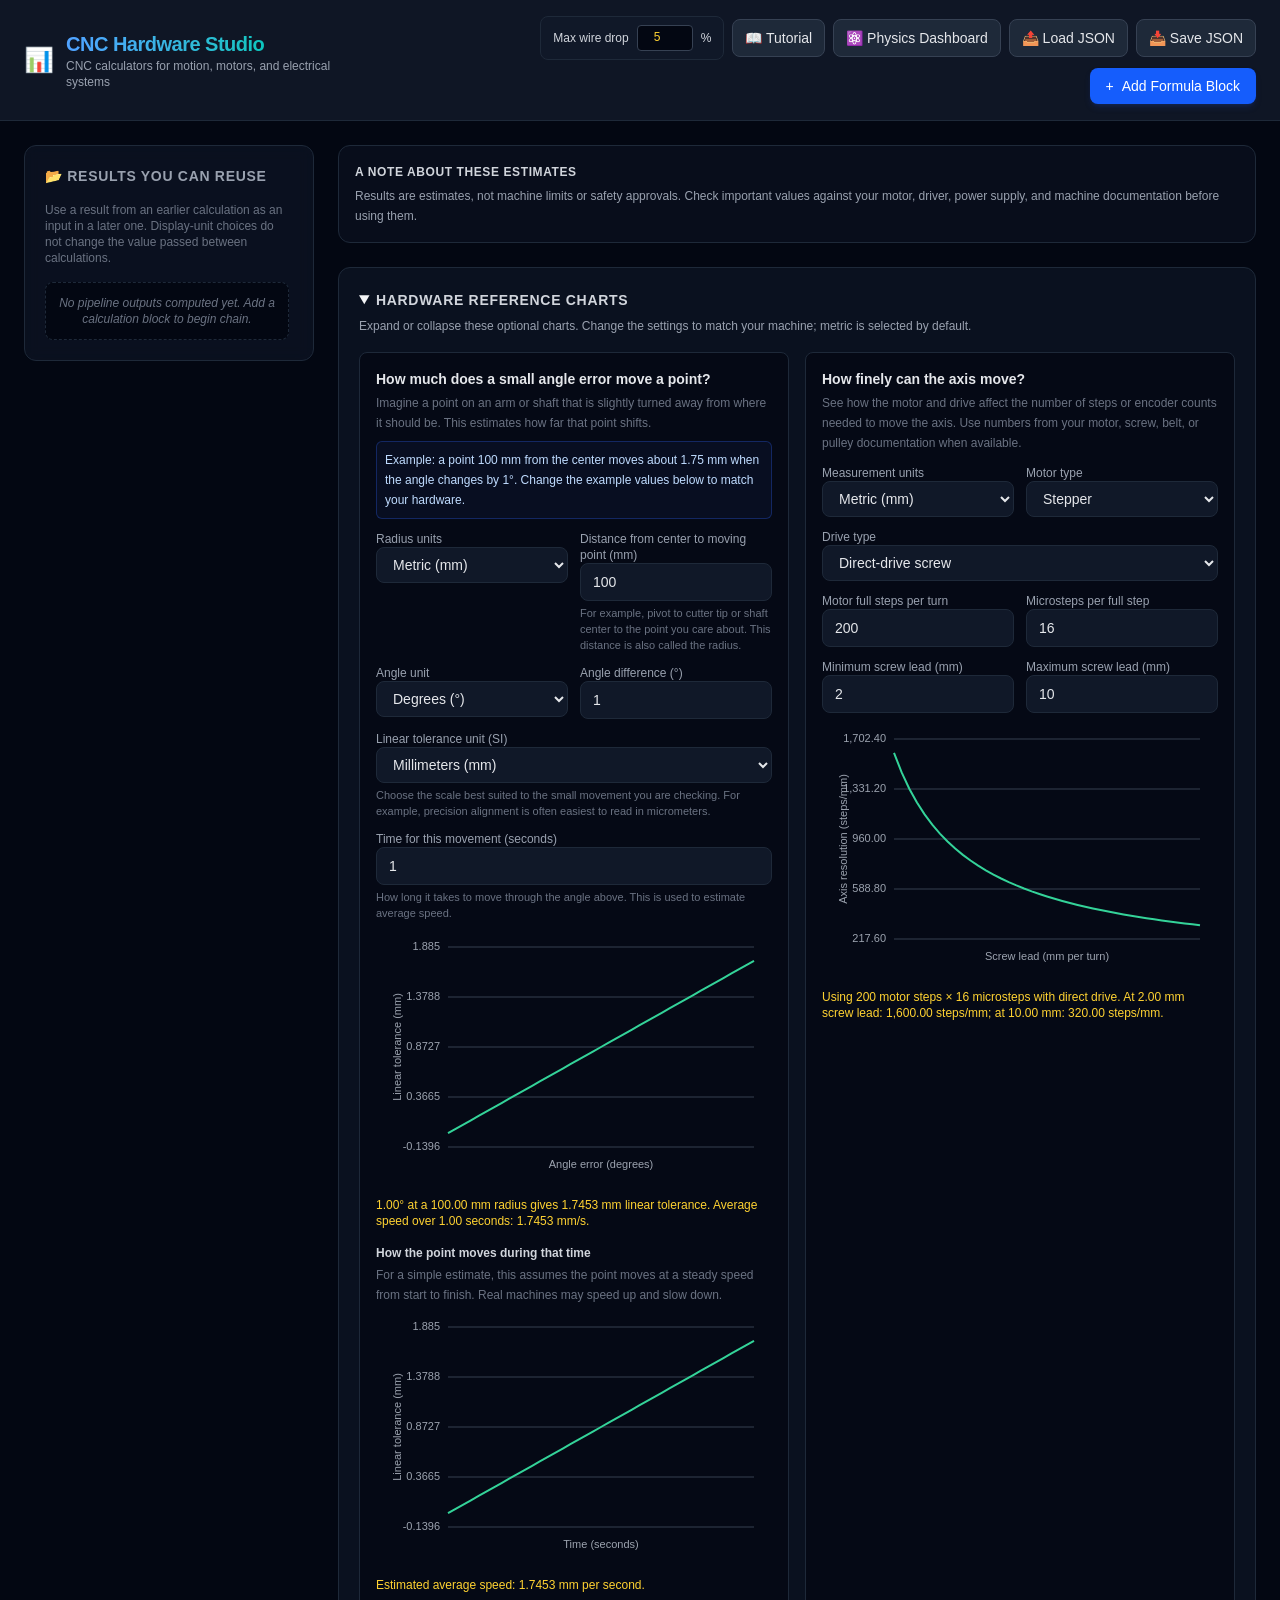
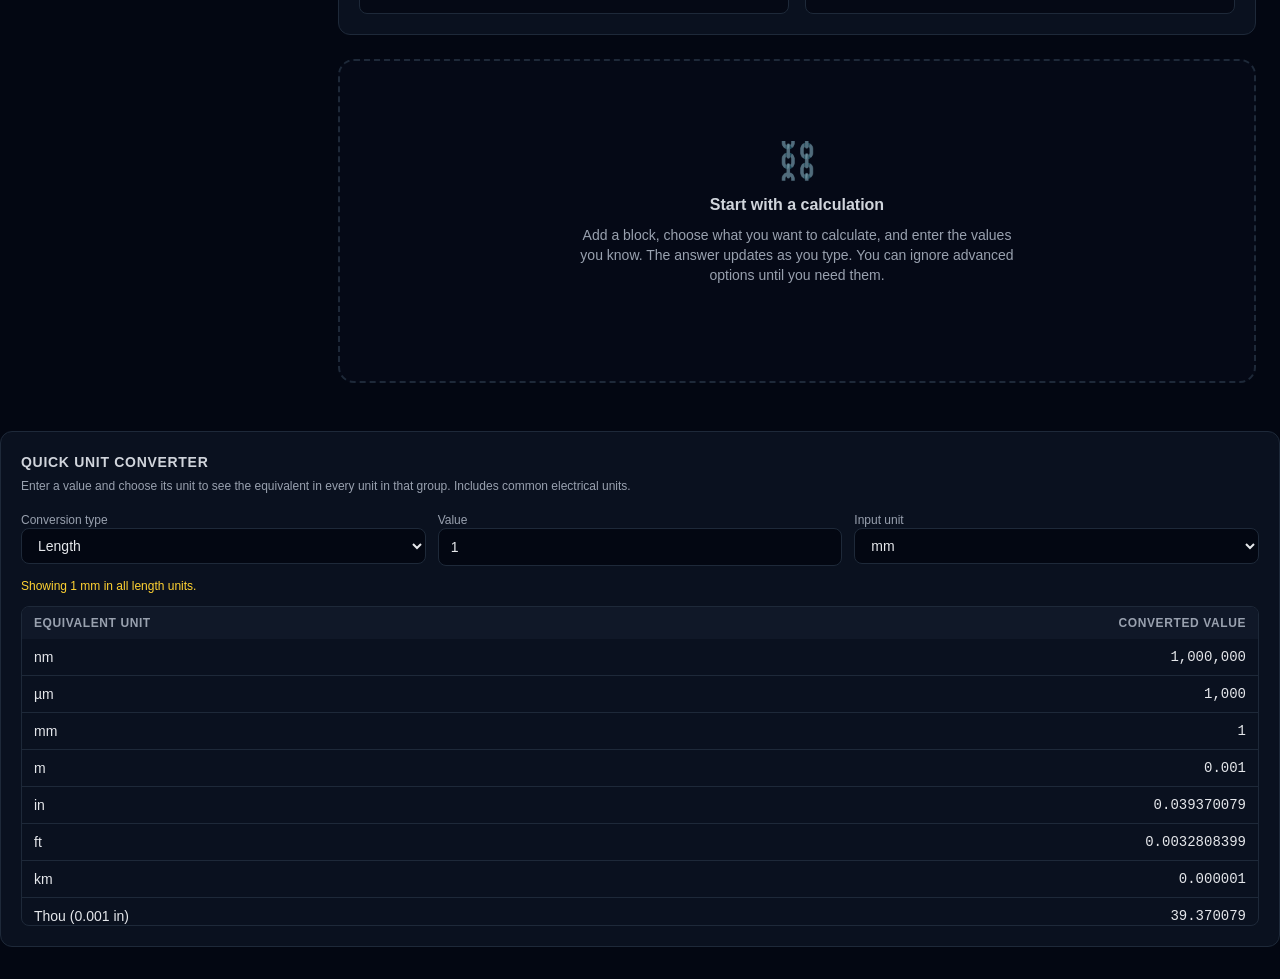
==== commit e0a2fdc2: "add reactance, network-equivalent, and full Ohm’s law calculators - Add inductive and capacitive rea" ====
--- a/index.html
+++ b/index.html
@@ -50,6 +50,10 @@
             <a href="./cncHardwareTutorial.html"
                 class="bg-gray-800 hover:bg-gray-700 text-gray-200 font-medium text-sm px-3 py-2 rounded-lg transition-all border border-gray-700">
                 📖 Tutorial
+            </a>
+            <a href="./PhysicsDashboard.html"
+                class="bg-gray-800 hover:bg-gray-700 text-gray-200 font-medium text-sm px-3 py-2 rounded-lg transition-all border border-gray-700">
+                ⚛️ Physics Dashboard
             </a>
             <button id="import-btn"
                 class="bg-gray-800 hover:bg-gray-700 text-gray-200 font-medium text-sm px-3 py-2 rounded-lg transition-all border border-gray-700 flex items-center gap-1.5 cursor-pointer">
--- a/cncHardwareStyles.css
+++ b/cncHardwareStyles.css
@@ -21,9 +21,14 @@
     --color-amber-800: oklch(47.3% 0.137 46.201);
     --color-amber-900: oklch(41.4% 0.112 45.904);
     --color-amber-950: oklch(27.9% 0.077 45.635);
+    --color-emerald-100: oklch(95% 0.052 163.051);
+    --color-emerald-200: oklch(90.5% 0.093 164.15);
     --color-emerald-300: oklch(84.5% 0.143 164.978);
     --color-emerald-400: oklch(76.5% 0.177 163.223);
     --color-emerald-500: oklch(69.6% 0.17 162.48);
+    --color-emerald-900: oklch(37.8% 0.077 168.94);
+    --color-emerald-950: oklch(26.2% 0.051 172.552);
+    --color-blue-100: oklch(93.2% 0.032 255.585);
     --color-blue-200: oklch(88.2% 0.059 254.128);
     --color-blue-300: oklch(80.9% 0.105 251.813);
     --color-blue-400: oklch(70.7% 0.165 254.624);
@@ -32,6 +37,10 @@
     --color-blue-800: oklch(42.4% 0.199 265.638);
     --color-blue-900: oklch(37.9% 0.146 265.522);
     --color-blue-950: oklch(28.2% 0.091 267.935);
+    --color-purple-200: oklch(90.2% 0.063 306.703);
+    --color-purple-800: oklch(43.8% 0.218 303.724);
+    --color-purple-900: oklch(38.1% 0.176 304.987);
+    --color-purple-950: oklch(29.1% 0.149 302.717);
     --color-gray-100: oklch(96.7% 0.003 264.542);
     --color-gray-200: oklch(92.8% 0.006 264.531);
     --color-gray-300: oklch(87.2% 0.01 258.338);
@@ -229,6 +238,9 @@
   .collapse {
     visibility: collapse;
   }
+  .fixed {
+    position: fixed;
+  }
   .relative {
     position: relative;
   }
@@ -283,6 +295,9 @@
   .mt-4 {
     margin-top: calc(var(--spacing) * 4);
   }
+  .mt-5 {
+    margin-top: calc(var(--spacing) * 5);
+  }
   .-mb-5 {
     margin-bottom: calc(var(--spacing) * -5);
   }
@@ -295,6 +310,9 @@
   .mb-4 {
     margin-bottom: calc(var(--spacing) * 4);
   }
+  .mb-5 {
+    margin-bottom: calc(var(--spacing) * 5);
+  }
   .mb-8 {
     margin-bottom: calc(var(--spacing) * 8);
   }
@@ -304,6 +322,9 @@
   .block {
     display: block;
   }
+  .contents {
+    display: contents;
+  }
   .flex {
     display: flex;
   }
@@ -325,6 +346,9 @@
   .h-64 {
     height: calc(var(--spacing) * 64);
   }
+  .h-72 {
+    height: calc(var(--spacing) * 72);
+  }
   .h-fit {
     height: fit-content;
   }
@@ -337,6 +361,9 @@
   .min-h-5 {
     min-height: calc(var(--spacing) * 5);
   }
+  .min-h-24 {
+    min-height: calc(var(--spacing) * 24);
+  }
   .min-h-screen {
     min-height: 100vh;
   }
@@ -364,6 +391,9 @@
   .min-w-0 {
     min-width: 0px;
   }
+  .min-w-\[36rem\] {
+    min-width: 36rem;
+  }
   .flex-1 {
     flex: 1;
   }
@@ -378,6 +408,9 @@
   }
   .resize {
     resize: both;
+  }
+  .resize-y {
+    resize: vertical;
   }
   .list-decimal {
     list-style-type: decimal;
@@ -450,6 +483,12 @@
     --tw-space-y-reverse: 0;
     margin-block-start: calc(calc(var(--spacing) * 8) * var(--tw-space-y-reverse));
     margin-block-end: calc(calc(var(--spacing) * 8) * calc(1 - var(--tw-space-y-reverse)));
+  }
+  .gap-x-6 {
+    column-gap: calc(var(--spacing) * 6);
+  }
+  .gap-y-2 {
+    row-gap: calc(var(--spacing) * 2);
   }
   :where(.divide-y > :not(:last-child)) {
     --tw-divide-y-reverse: 0;
@@ -543,6 +582,12 @@
       border-color: color-mix(in oklab, var(--color-blue-900) 60%, transparent);
     }
   }
+  .border-emerald-900\/70 {
+    border-color: color-mix(in srgb, oklch(37.8% 0.077 168.94) 70%, transparent);
+    @supports (color: color-mix(in lab, red, red)) {
+      border-color: color-mix(in oklab, var(--color-emerald-900) 70%, transparent);
+    }
+  }
   .border-gray-700 {
     border-color: var(--color-gray-700);
   }
@@ -567,6 +612,18 @@
       border-color: color-mix(in oklab, var(--color-gray-800) 80%, transparent);
     }
   }
+  .border-purple-800\/60 {
+    border-color: color-mix(in srgb, oklch(43.8% 0.218 303.724) 60%, transparent);
+    @supports (color: color-mix(in lab, red, red)) {
+      border-color: color-mix(in oklab, var(--color-purple-800) 60%, transparent);
+    }
+  }
+  .border-purple-900\/60 {
+    border-color: color-mix(in srgb, oklch(38.1% 0.176 304.987) 60%, transparent);
+    @supports (color: color-mix(in lab, red, red)) {
+      border-color: color-mix(in oklab, var(--color-purple-900) 60%, transparent);
+    }
+  }
   .border-red-500 {
     border-color: var(--color-red-500);
   }
@@ -603,6 +660,12 @@
       background-color: color-mix(in oklab, var(--color-blue-900) 40%, transparent);
     }
   }
+  .bg-blue-950\/10 {
+    background-color: color-mix(in srgb, oklch(28.2% 0.091 267.935) 10%, transparent);
+    @supports (color: color-mix(in lab, red, red)) {
+      background-color: color-mix(in oklab, var(--color-blue-950) 10%, transparent);
+    }
+  }
   .bg-blue-950\/20 {
     background-color: color-mix(in srgb, oklch(28.2% 0.091 267.935) 20%, transparent);
     @supports (color: color-mix(in lab, red, red)) {
@@ -615,6 +678,12 @@
       background-color: color-mix(in oklab, var(--color-blue-950) 40%, transparent);
     }
   }
+  .bg-emerald-950\/20 {
+    background-color: color-mix(in srgb, oklch(26.2% 0.051 172.552) 20%, transparent);
+    @supports (color: color-mix(in lab, red, red)) {
+      background-color: color-mix(in oklab, var(--color-emerald-950) 20%, transparent);
+    }
+  }
   .bg-gray-800 {
     background-color: var(--color-gray-800);
   }
@@ -658,6 +727,18 @@
     background-color: color-mix(in srgb, oklch(13% 0.028 261.692) 70%, transparent);
     @supports (color: color-mix(in lab, red, red)) {
       background-color: color-mix(in oklab, var(--color-gray-950) 70%, transparent);
+    }
+  }
+  .bg-purple-950\/10 {
+    background-color: color-mix(in srgb, oklch(29.1% 0.149 302.717) 10%, transparent);
+    @supports (color: color-mix(in lab, red, red)) {
+      background-color: color-mix(in oklab, var(--color-purple-950) 10%, transparent);
+    }
+  }
+  .bg-purple-950\/40 {
+    background-color: color-mix(in srgb, oklch(29.1% 0.149 302.717) 40%, transparent);
+    @supports (color: color-mix(in lab, red, red)) {
+      background-color: color-mix(in oklab, var(--color-purple-950) 40%, transparent);
     }
   }
   .bg-red-950\/10 {
@@ -867,6 +948,9 @@
   .text-amber-400 {
     color: var(--color-amber-400);
   }
+  .text-blue-100 {
+    color: var(--color-blue-100);
+  }
   .text-blue-200 {
     color: var(--color-blue-200);
   }
@@ -876,6 +960,12 @@
   .text-blue-400 {
     color: var(--color-blue-400);
   }
+  .text-emerald-100 {
+    color: var(--color-emerald-100);
+  }
+  .text-emerald-200 {
+    color: var(--color-emerald-200);
+  }
   .text-emerald-300 {
     color: var(--color-emerald-300);
   }
@@ -896,6 +986,9 @@
   }
   .text-gray-500 {
     color: var(--color-gray-500);
+  }
+  .text-purple-200 {
+    color: var(--color-purple-200);
   }
   .text-red-300 {
     color: var(--color-red-300);
@@ -1014,6 +1107,9 @@
       margin-block-start: calc(calc(var(--spacing) * 6) * var(--tw-space-y-reverse));
       margin-block-end: calc(calc(var(--spacing) * 6) * calc(1 - var(--tw-space-y-reverse)));
     }
+    .sm\:p-4 {
+      padding: calc(var(--spacing) * 4);
+    }
     .sm\:p-5 {
       padding: calc(var(--spacing) * 5);
     }
@@ -1053,6 +1149,9 @@
     }
     .lg\:grid-cols-4 {
       grid-template-columns: repeat(4, minmax(0, 1fr));
+    }
+    .lg\:grid-cols-5 {
+      grid-template-columns: repeat(5, minmax(0, 1fr));
     }
   }
   @media (width >= 80rem) {
